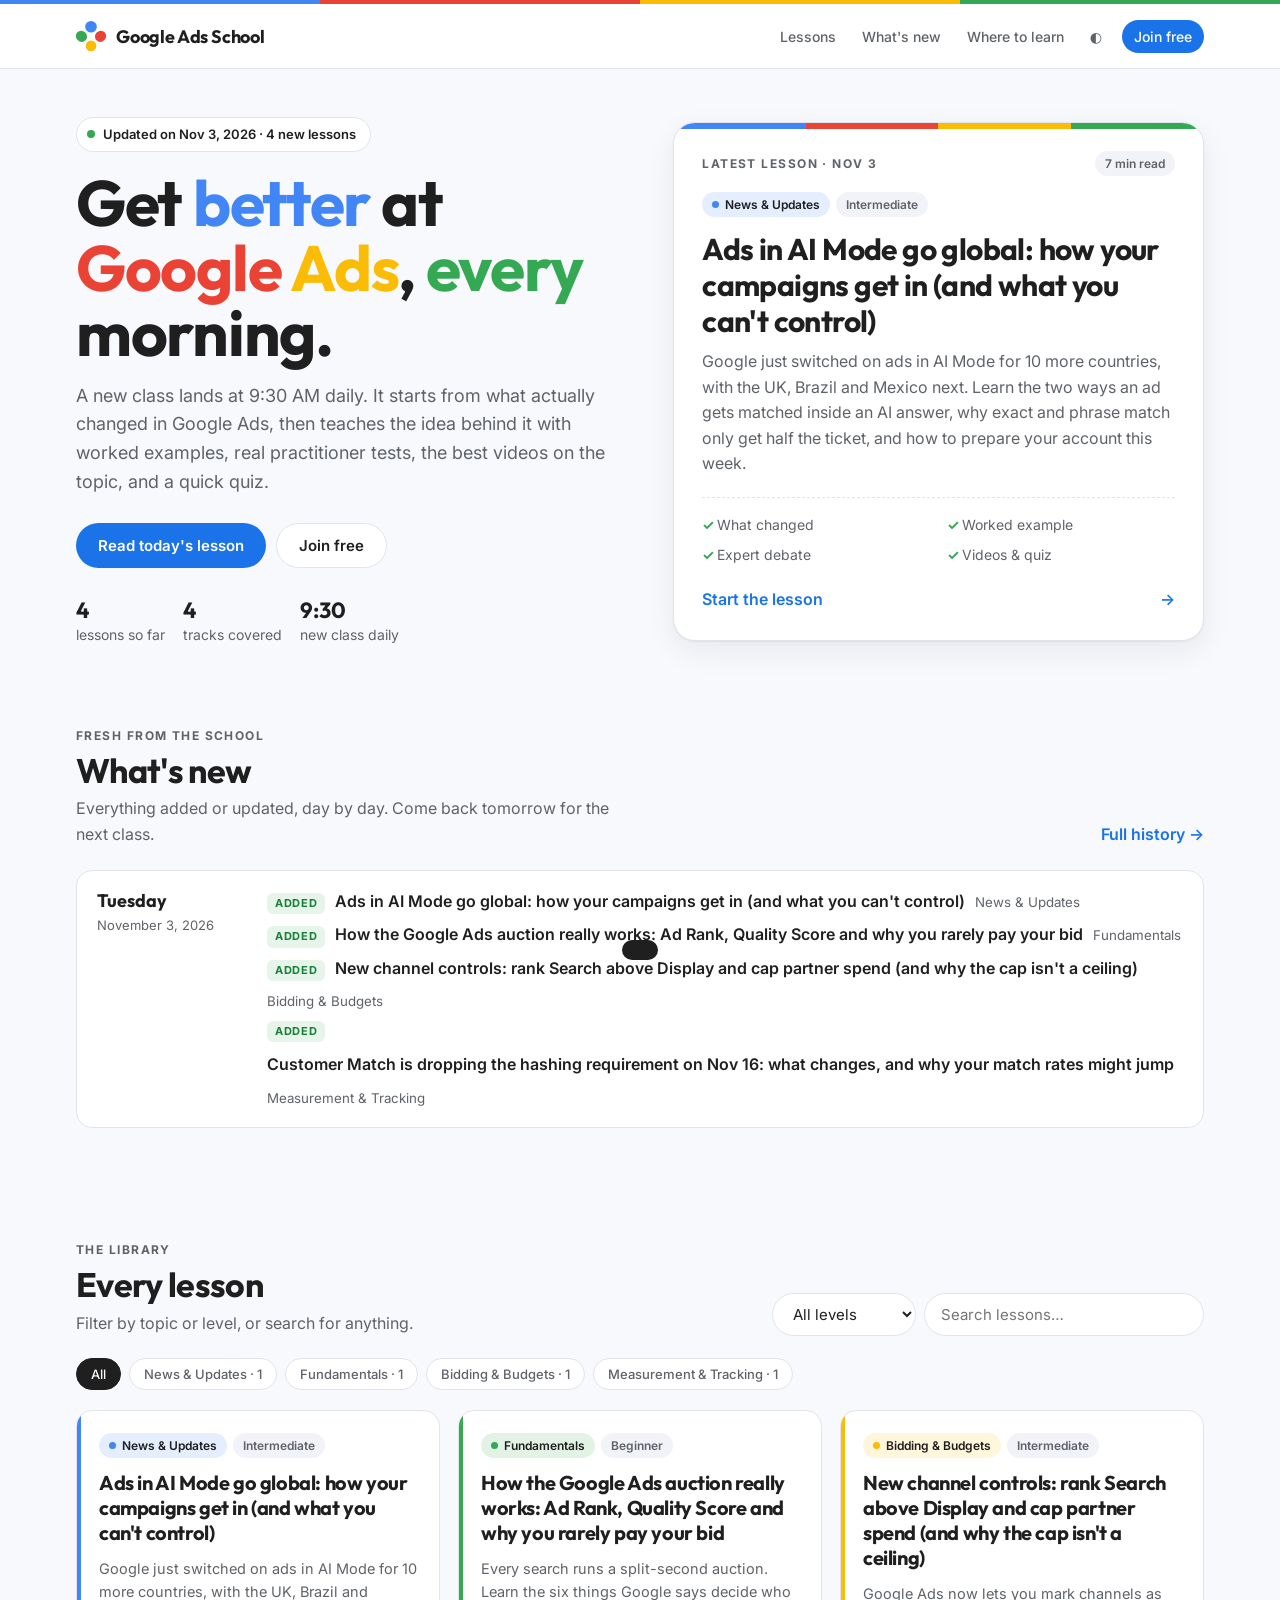
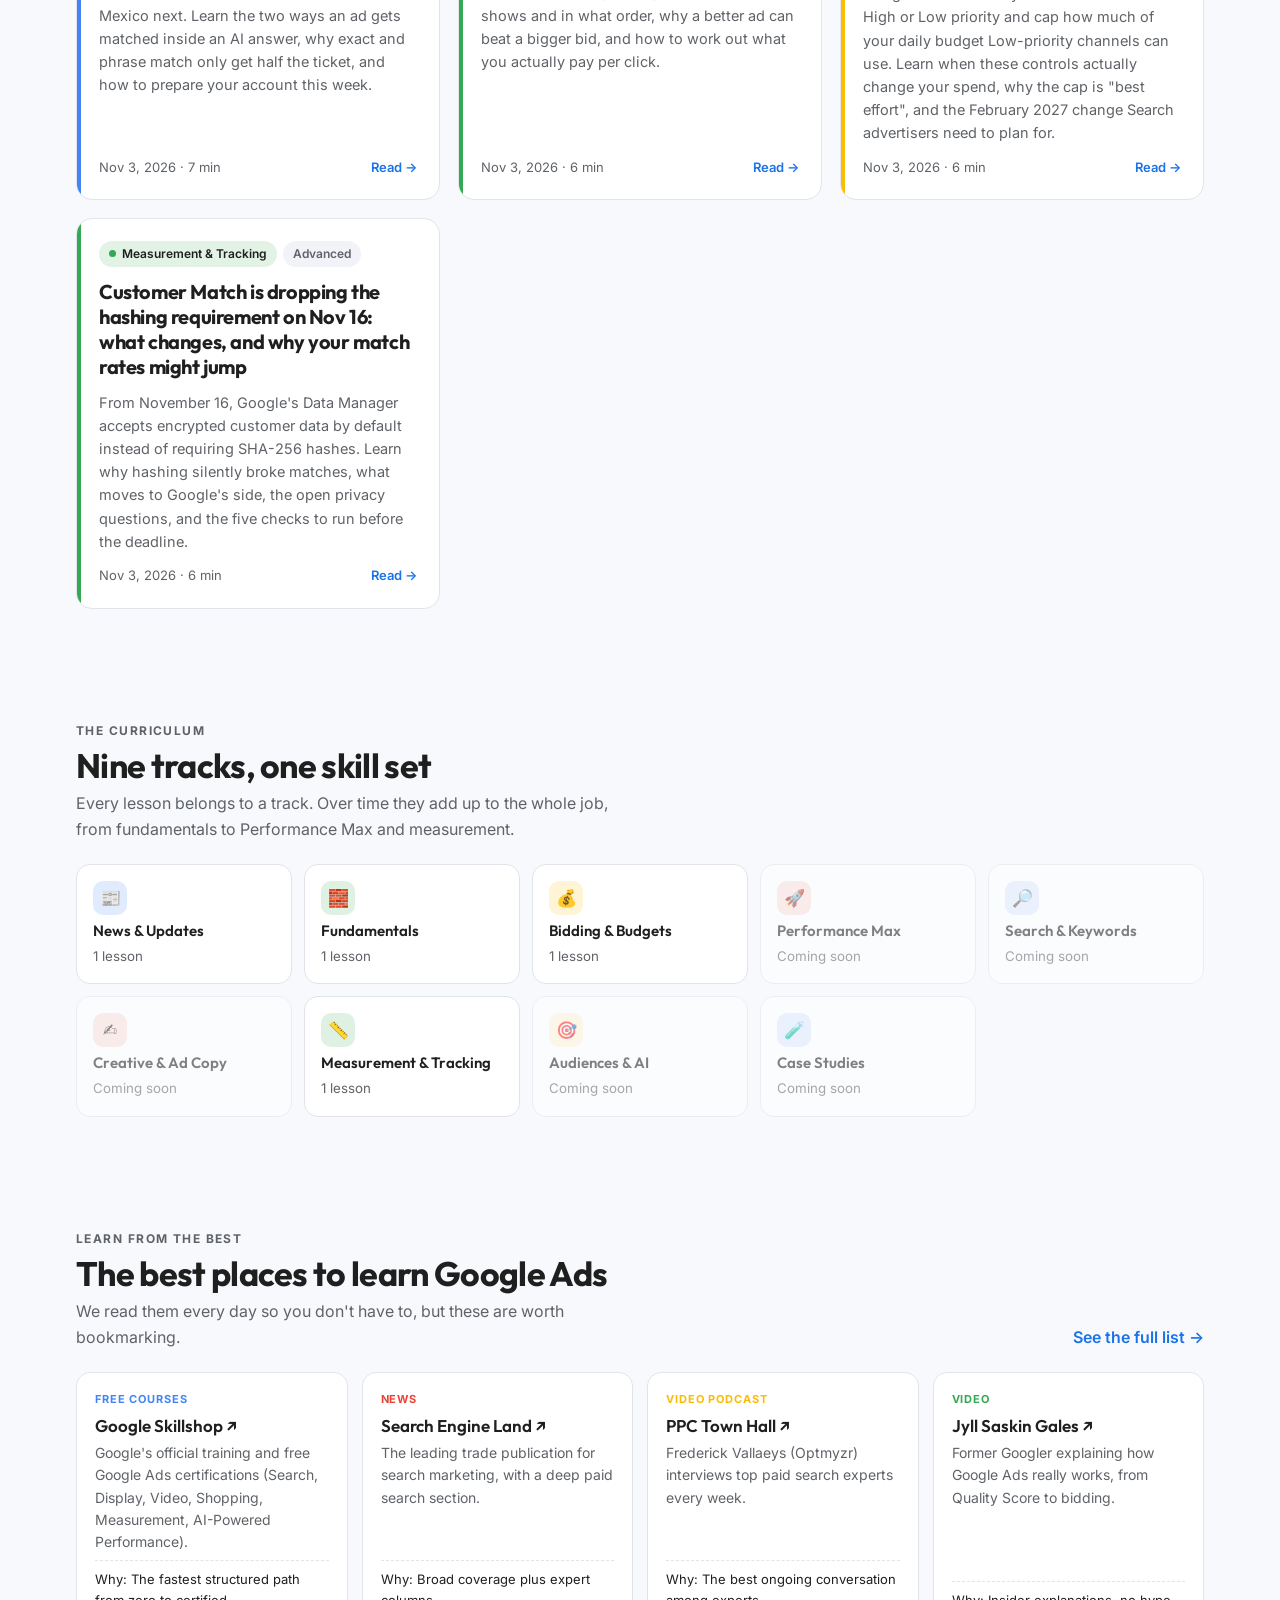
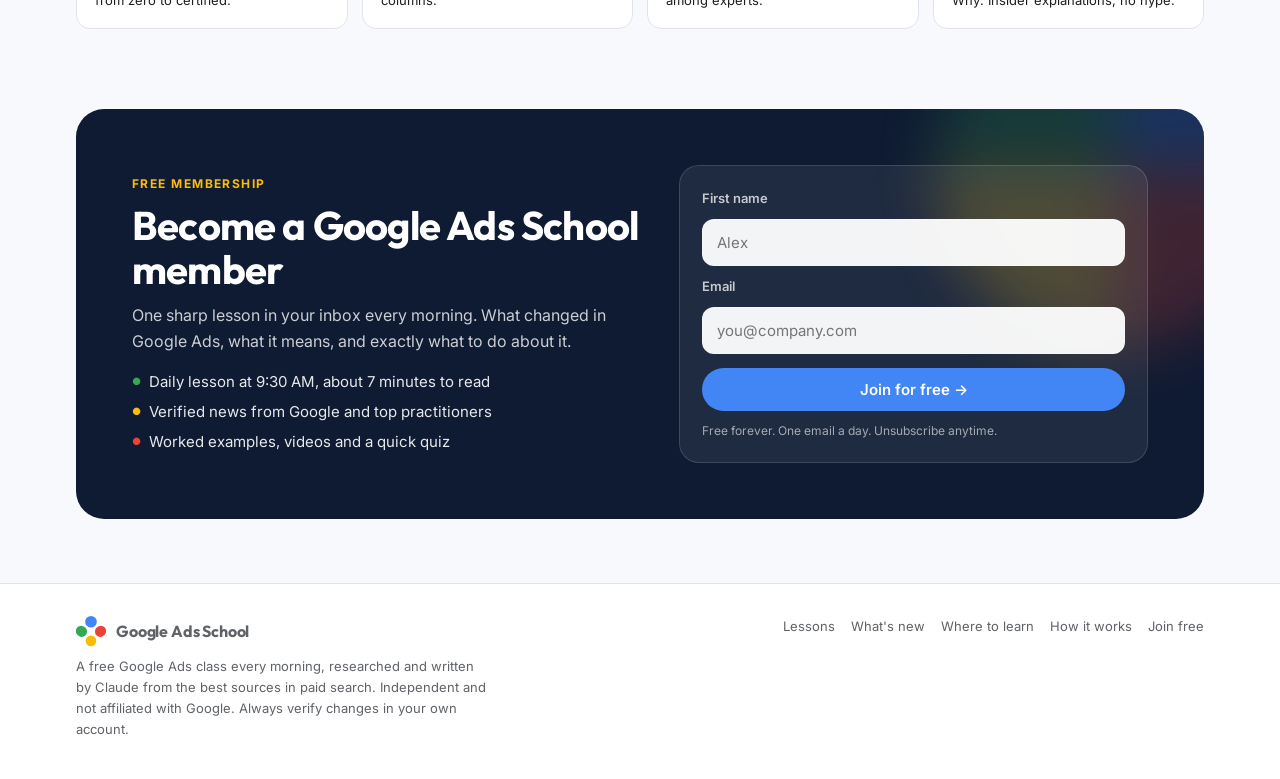
==== index.html @ 39fbebb6 "Launch Google Ads School with four lessons Static blog site, lesson build script, editorial playbook" ====
<!doctype html>
<html lang="en">
<head>
  <meta charset="utf-8">
  <meta name="viewport" content="width=device-width, initial-scale=1">
  <title>Google Ads School</title>
  <meta name="description" content="A free Google Ads class every morning: what changed, why it matters, worked examples, expert debate, the best videos and a quiz.">
  <link rel="preconnect" href="https://fonts.googleapis.com">
  <link rel="preconnect" href="https://fonts.gstatic.com" crossorigin>
  <link href="https://fonts.googleapis.com/css2?family=Outfit:wght@500;600;700&family=Inter:wght@400;500;600;700&family=JetBrains+Mono&display=swap" rel="stylesheet">
  <link rel="stylesheet" href="assets/style.css">
</head>
<body data-page="index">
  <div id="site-header"></div>

  <main class="wrap">
    <!-- 1. Hook: what this is + today's lesson -->
    <section class="hero">
      <div>
        <span class="live" id="live">Updated today</span>
        <h1>Get <span class="c1">better</span> at <span class="c2">Google</span> <span class="c3">Ads</span>, <span class="c4">every</span> morning.</h1>
        <p class="lede">A new class lands at 9:30 AM daily. It starts from what actually changed in Google Ads, then teaches the idea behind it with worked examples, real practitioner tests, the best videos on the topic, and a quick quiz.</p>
        <div class="hero-actions">
          <a class="btn" id="hero-read" href="#latest">Read today's lesson</a>
          <a class="btn ghost" href="#join">Join free</a>
        </div>
        <div class="hero-proof">
          <div><b id="proof-lessons">0</b>lessons so far</div>
          <div><b id="proof-tracks">0</b>tracks covered</div>
          <div><b>9:30</b>new class daily</div>
        </div>
      </div>
      <a class="featured" id="featured" href="#"></a>
    </section>

    <!-- 2. Freshness: what was added/updated, day by day -->
    <section class="section" aria-labelledby="new-title">
      <div class="section-head">
        <div><div class="eyebrow">Fresh from the school</div><h2 id="new-title">What's new</h2><p>Everything added or updated, day by day. Come back tomorrow for the next class.</p></div>
        <a class="link-arrow" href="updates.html">Full history →</a>
      </div>
      <div class="updates" id="updates"></div>
    </section>

    <!-- 3. Depth: browse every lesson -->
    <section class="section" id="latest" aria-labelledby="latest-title">
      <div class="section-head">
        <div><div class="eyebrow">The library</div><h2 id="latest-title">Every lesson</h2><p>Filter by topic or level, or search for anything.</p></div>
        <div style="display:flex;gap:8px;flex-wrap:wrap">
          <select class="search" id="level" aria-label="Filter by level" style="width:auto">
            <option value="All">All levels</option><option>Beginner</option><option>Intermediate</option><option>Advanced</option>
          </select>
          <input class="search" id="search" type="search" placeholder="Search lessons…" aria-label="Search lessons">
        </div>
      </div>
      <div class="filters" id="track-chips"></div>
      <div class="grid" id="grid"></div>
    </section>

    <!-- 4. Path: the curriculum -->
    <section class="section" aria-labelledby="tracks-title">
      <div class="section-head">
        <div><div class="eyebrow">The curriculum</div><h2 id="tracks-title">Nine tracks, one skill set</h2><p>Every lesson belongs to a track. Over time they add up to the whole job, from fundamentals to Performance Max and measurement.</p></div>
      </div>
      <div class="tracks" id="tracks"></div>
    </section>

    <!-- 5. Beyond us: the best places to learn -->
    <section class="section" aria-labelledby="res-title">
      <div class="section-head">
        <div><div class="eyebrow">Learn from the best</div><h2 id="res-title">The best places to learn Google Ads</h2><p>We read them every day so you don't have to, but these are worth bookmarking.</p></div>
        <a class="link-arrow" href="resources.html">See the full list →</a>
      </div>
      <div class="resources" id="top-resources"></div>
    </section>

    <!-- 6. Convert: free membership -->
    <div id="join-slot"></div>
  </main>

  <div id="site-footer"></div>

  <script src="assets/config.js"></script>
  <script src="assets/resources.js"></script>
  <script src="data/index.js"></script>
  <script src="assets/app.js"></script>
</body>
</html>
---- assets/style.css ----
:root {
  --g-blue: #4285f4;
  --g-red: #ea4335;
  --g-yellow: #fbbc05;
  --g-green: #34a853;

  --bg: #f8f9fc;
  --surface: #ffffff;
  --surface-2: #f1f3f8;
  --text: #1f1f1f;
  --muted: #5f6368;
  --line: #e1e4ea;
  --accent: #1a73e8;
  --accent-soft: #e8f0fe;
  --on-accent: #ffffff;
  --good: #188038;
  --good-soft: #e6f4ea;
  --bad: #c5221f;
  --bad-soft: #fce8e6;
  --warn: #b06000;
  --warn-soft: #fef7e0;
  --shadow: 0 1px 2px rgba(31, 31, 31, 0.06), 0 10px 30px rgba(31, 31, 31, 0.07);
  --radius: 16px;
  --display: "Outfit", "Inter", system-ui, sans-serif;
  --sans: "Inter", system-ui, -apple-system, "Segoe UI", sans-serif;
  --mono: "JetBrains Mono", ui-monospace, Consolas, monospace;
  --stripe: linear-gradient(90deg, var(--g-blue) 0 25%, var(--g-red) 25% 50%, var(--g-yellow) 50% 75%, var(--g-green) 75% 100%);
  color-scheme: light;
}
@media (prefers-color-scheme: dark) {
  :root:not([data-theme="light"]) {
    --bg: #111317;
    --surface: #1a1d23;
    --surface-2: #242830;
    --text: #e8eaed;
    --muted: #9aa0a6;
    --line: #30343c;
    --accent: #8ab4f8;
    --accent-soft: #1c2b45;
    --on-accent: #0b1a33;
    --good: #81c995;
    --good-soft: #15291d;
    --bad: #f28b82;
    --bad-soft: #3a1b19;
    --warn: #fdd663;
    --warn-soft: #332b12;
    --shadow: 0 1px 2px rgba(0, 0, 0, 0.35), 0 10px 30px rgba(0, 0, 0, 0.3);
    color-scheme: dark;
  }
}
:root[data-theme="dark"] {
  --bg: #111317;
  --surface: #1a1d23;
  --surface-2: #242830;
  --text: #e8eaed;
  --muted: #9aa0a6;
  --line: #30343c;
  --accent: #8ab4f8;
  --accent-soft: #1c2b45;
  --on-accent: #0b1a33;
  --good: #81c995;
  --good-soft: #15291d;
  --bad: #f28b82;
  --bad-soft: #3a1b19;
  --warn: #fdd663;
  --warn-soft: #332b12;
  --shadow: 0 1px 2px rgba(0, 0, 0, 0.35), 0 10px 30px rgba(0, 0, 0, 0.3);
  color-scheme: dark;
}

* { box-sizing: border-box; }
html { -webkit-text-size-adjust: 100%; scroll-behavior: smooth; }
body { margin: 0; background: var(--bg); color: var(--text); font: 16px/1.6 var(--sans); overflow-x: hidden; }
a { color: var(--accent); text-underline-offset: 3px; }
img { max-width: 100%; }
h1, h2, h3 { font-family: var(--display); letter-spacing: -0.02em; }
.wrap { max-width: 1160px; margin: 0 auto; padding: 0 16px; }
.sr-only { position: absolute; width: 1px; height: 1px; overflow: hidden; clip: rect(0 0 0 0); }

/* Header */
.stripe { height: 4px; background: var(--stripe); }
.site-header { border-bottom: 1px solid var(--line); background: color-mix(in srgb, var(--surface) 88%, transparent); backdrop-filter: blur(10px); position: sticky; top: 0; z-index: 20; }
.site-header .wrap { display: flex; align-items: center; justify-content: space-between; height: 64px; gap: 12px; }
.brand { display: flex; align-items: center; gap: 10px; color: var(--text); text-decoration: none; font: 700 18px var(--display); letter-spacing: -0.01em; white-space: nowrap; }
.brand-mark { width: 30px; height: 30px; display: grid; grid-template-columns: 1fr 1fr; gap: 3px; transform: rotate(45deg) scale(0.82); }
.brand-mark i { border-radius: 50%; display: block; }
.brand-mark i:nth-child(1) { background: var(--g-blue); }
.brand-mark i:nth-child(2) { background: var(--g-red); }
.brand-mark i:nth-child(3) { background: var(--g-green); }
.brand-mark i:nth-child(4) { background: var(--g-yellow); }
.nav { display: flex; gap: 2px; align-items: center; }
.nav a, .icon-btn { color: var(--muted); text-decoration: none; font: 500 14px var(--sans); padding: 8px 12px; border-radius: 999px; border: 0; background: none; cursor: pointer; }
.nav a:hover, .icon-btn:hover { background: var(--surface-2); color: var(--text); }
.nav a.cta { background: var(--accent); color: var(--on-accent); margin-left: 6px; }
.nav a.cta:hover { filter: brightness(1.08); background: var(--accent); color: var(--on-accent); }

/* Buttons & badges */
.btn { display: inline-flex; align-items: center; justify-content: center; gap: 8px; background: var(--accent); color: var(--on-accent); border: 0; border-radius: 999px; padding: 12px 22px; font: 600 15px var(--sans); cursor: pointer; text-decoration: none; transition: transform 0.15s, filter 0.15s; }
.btn:hover { filter: brightness(1.08); transform: translateY(-1px); }
.btn.ghost { background: var(--surface); color: var(--text); border: 1px solid var(--line); }
.badges { display: flex; flex-wrap: wrap; gap: 6px; align-items: center; }
.badge { font-size: 12px; font-weight: 600; padding: 3px 10px; border-radius: 999px; background: var(--surface-2); color: var(--muted); white-space: nowrap; }
.badge.track { background: color-mix(in srgb, var(--tc, var(--g-blue)) 14%, transparent); color: var(--text); }
.badge.track::before { content: ""; display: inline-block; width: 7px; height: 7px; border-radius: 50%; background: var(--tc, var(--g-blue)); margin-right: 6px; vertical-align: 1px; }
.badge.new { background: var(--g-red); color: #fff; letter-spacing: 0.04em; }
.eyebrow { font-size: 12px; text-transform: uppercase; letter-spacing: 0.12em; color: var(--muted); font-weight: 700; }
.live { display: inline-flex; align-items: center; gap: 8px; font-size: 13px; font-weight: 600; color: var(--text); background: var(--surface); border: 1px solid var(--line); padding: 6px 14px 6px 10px; border-radius: 999px; }
.live::before { content: ""; width: 8px; height: 8px; border-radius: 50%; background: var(--g-green); box-shadow: 0 0 0 0 rgba(52, 168, 83, 0.6); animation: pulse 2s infinite; }
@keyframes pulse { 70% { box-shadow: 0 0 0 8px rgba(52, 168, 83, 0); } 100% { box-shadow: 0 0 0 0 rgba(52, 168, 83, 0); } }
@media (prefers-reduced-motion: reduce) { .live::before { animation: none; } html { scroll-behavior: auto; } }

/* Sections */
.section { padding: 56px 0; }
.section-head { display: flex; justify-content: space-between; align-items: end; gap: 16px; flex-wrap: wrap; margin-bottom: 22px; }
.section-head h2 { font-size: clamp(26px, 3.4vw, 34px); margin: 6px 0 0; line-height: 1.15; }
.section-head p { margin: 6px 0 0; color: var(--muted); max-width: 56ch; }
.link-arrow { font-weight: 600; text-decoration: none; white-space: nowrap; }
.link-arrow:hover { text-decoration: underline; }

/* Hero */
.hero { padding: 48px 0 24px; display: grid; grid-template-columns: 1.05fr 1fr; gap: 40px; align-items: center; }
.hero h1 { font-size: clamp(38px, 6vw, 64px); line-height: 1.02; margin: 18px 0 16px; }
.hero h1 .c1 { color: var(--g-blue); } .hero h1 .c2 { color: var(--g-red); } .hero h1 .c3 { color: var(--g-yellow); } .hero h1 .c4 { color: var(--g-green); }
.hero .lede { font-size: 18px; color: var(--muted); max-width: 52ch; margin: 0 0 26px; }
.hero-actions { display: flex; flex-wrap: wrap; gap: 10px; }
.hero-proof { display: flex; flex-wrap: wrap; gap: 18px; margin-top: 28px; font-size: 14px; color: var(--muted); }
.hero-proof b { color: var(--text); font: 700 22px var(--display); display: block; }

/* Featured (today's lesson) */
.featured { position: relative; display: block; background: var(--surface); border: 1px solid var(--line); border-radius: 22px; padding: 28px; text-decoration: none; color: inherit; box-shadow: var(--shadow); overflow: hidden; transition: transform 0.2s; }
.featured:hover { transform: translateY(-3px); }
.featured::before { content: ""; position: absolute; inset: 0 0 auto 0; height: 6px; background: var(--stripe); }
.featured .kicker { display: flex; justify-content: space-between; align-items: center; gap: 12px; margin-bottom: 16px; }
.featured h2 { font-size: clamp(24px, 2.8vw, 30px); line-height: 1.2; margin: 14px 0 10px; }
.featured p { color: var(--muted); margin: 0 0 20px; }
.featured .inside { display: grid; grid-template-columns: 1fr 1fr; gap: 8px 16px; padding: 16px 0 0; border-top: 1px dashed var(--line); font-size: 14px; color: var(--muted); }
.featured .inside span::before { content: "✓ "; color: var(--g-green); font-weight: 700; }
.featured .go { margin-top: 20px; display: flex; justify-content: space-between; align-items: center; font-weight: 600; color: var(--accent); }

/* What's new timeline */
.updates { display: grid; gap: 14px; }
.day { display: grid; grid-template-columns: 150px 1fr; gap: 20px; background: var(--surface); border: 1px solid var(--line); border-radius: var(--radius); padding: 18px 20px; }
.day-label b { display: block; font: 700 18px var(--display); }
.day-label span { color: var(--muted); font-size: 13px; }
.day.today { border-color: color-mix(in srgb, var(--g-blue) 45%, var(--line)); box-shadow: 0 0 0 3px color-mix(in srgb, var(--g-blue) 12%, transparent); }
.day ul { list-style: none; margin: 0; padding: 0; display: grid; gap: 8px; }
.day li { display: flex; gap: 10px; align-items: baseline; flex-wrap: wrap; }
.day li a { color: var(--text); font-weight: 600; text-decoration: none; }
.day li a:hover { color: var(--accent); }
.tag-added, .tag-updated { font-size: 11px; font-weight: 700; text-transform: uppercase; letter-spacing: 0.06em; padding: 2px 8px; border-radius: 6px; }
.tag-added { background: var(--good-soft); color: var(--good); }
.tag-updated { background: var(--warn-soft); color: var(--warn); }
.day li small { color: var(--muted); }

/* Filters & grid */
.filters { display: flex; flex-wrap: wrap; gap: 8px; margin-bottom: 20px; align-items: center; }
.chip { border: 1px solid var(--line); background: var(--surface); color: var(--muted); border-radius: 999px; padding: 7px 14px; font: 500 13px var(--sans); cursor: pointer; }
.chip:hover { color: var(--text); }
.chip[aria-pressed="true"] { background: var(--text); color: var(--bg); border-color: var(--text); }
.search { border: 1px solid var(--line); background: var(--surface); color: var(--text); border-radius: 999px; padding: 10px 16px; font: 15px var(--sans); width: 280px; max-width: 100%; }
.grid { display: grid; grid-template-columns: repeat(auto-fill, minmax(300px, 1fr)); gap: 18px; }
.card { position: relative; background: var(--surface); border: 1px solid var(--line); border-radius: var(--radius); padding: 22px; text-decoration: none; color: inherit; display: flex; flex-direction: column; gap: 12px; transition: transform 0.15s, box-shadow 0.15s; overflow: hidden; }
.card::before { content: ""; position: absolute; inset: 0 auto 0 0; width: 4px; background: var(--tc, var(--g-blue)); }
.card:hover { transform: translateY(-3px); box-shadow: var(--shadow); }
.card h3 { font-size: 20px; line-height: 1.25; margin: 0; }
.card p { margin: 0; color: var(--muted); font-size: 14.5px; flex: 1; }
.card .meta { font-size: 13px; color: var(--muted); display: flex; justify-content: space-between; }
.card .meta .read { color: var(--accent); font-weight: 600; }
.empty { padding: 40px; text-align: center; color: var(--muted); border: 1px dashed var(--line); border-radius: var(--radius); grid-column: 1 / -1; }

/* Tracks */
.tracks { display: grid; grid-template-columns: repeat(auto-fill, minmax(200px, 1fr)); gap: 12px; }
.track-tile { text-align: left; background: var(--surface); border: 1px solid var(--line); border-radius: 14px; padding: 16px; cursor: pointer; color: var(--text); font: inherit; display: flex; flex-direction: column; gap: 6px; transition: border-color 0.15s, transform 0.15s; }
.track-tile:hover { border-color: var(--tc); transform: translateY(-2px); }
.track-tile .dot { width: 34px; height: 34px; border-radius: 10px; background: color-mix(in srgb, var(--tc) 16%, transparent); display: grid; place-items: center; font-size: 17px; }
.track-tile b { font: 600 15px var(--display); }
.track-tile small { color: var(--muted); }
.track-tile[disabled] { opacity: 0.55; cursor: default; transform: none; border-color: var(--line); }

/* Resources */
.resources { display: grid; grid-template-columns: repeat(auto-fill, minmax(250px, 1fr)); gap: 14px; }
.res { background: var(--surface); border: 1px solid var(--line); border-radius: 14px; padding: 18px; text-decoration: none; color: inherit; display: flex; flex-direction: column; gap: 6px; transition: transform 0.15s, box-shadow 0.15s; }
.res:hover { transform: translateY(-2px); box-shadow: var(--shadow); }
.res .kind { font-size: 11px; font-weight: 700; text-transform: uppercase; letter-spacing: 0.08em; color: var(--tc, var(--muted)); }
.res b { font: 600 17px var(--display); }
.res p { margin: 0; font-size: 14px; color: var(--muted); }
.res .why { font-size: 13px; color: var(--text); margin-top: auto; padding-top: 8px; border-top: 1px dashed var(--line); }
.res-group { margin-bottom: 44px; }
.res-group h2 { display: flex; align-items: center; gap: 10px; font-size: 24px; margin: 0 0 6px; }
.res-group h2::before { content: ""; width: 12px; height: 12px; border-radius: 50%; background: var(--tc); }
.res-group > p { color: var(--muted); margin: 0 0 16px; }

/* Subscribe */
.subscribe { position: relative; overflow: hidden; border-radius: 28px; padding: clamp(28px, 5vw, 56px); background: #0f1b33; color: #fff; display: grid; grid-template-columns: 1.1fr 1fr; gap: 32px; align-items: center; margin: 24px 0 64px; }
.subscribe::after { content: ""; position: absolute; width: 360px; height: 360px; right: -90px; top: -120px; border-radius: 50%; background: conic-gradient(var(--g-blue) 0 25%, var(--g-red) 0 50%, var(--g-yellow) 0 75%, var(--g-green) 0); opacity: 0.22; filter: blur(30px); pointer-events: none; }
.subscribe h2 { font-size: clamp(28px, 4vw, 40px); line-height: 1.1; margin: 10px 0 12px; }
.subscribe p { color: rgba(255, 255, 255, 0.78); margin: 0; }
.subscribe .eyebrow { color: var(--g-yellow); }
.subscribe ul { margin: 16px 0 0; padding: 0; list-style: none; display: grid; gap: 6px; font-size: 15px; color: rgba(255, 255, 255, 0.9); }
.subscribe li::before { content: "●"; margin-right: 8px; color: var(--g-green); font-size: 10px; vertical-align: 2px; }
.subscribe li:nth-child(2)::before { color: var(--g-yellow); }
.subscribe li:nth-child(3)::before { color: var(--g-red); }
.sub-form { position: relative; z-index: 1; background: rgba(255, 255, 255, 0.07); border: 1px solid rgba(255, 255, 255, 0.14); border-radius: 20px; padding: 22px; display: grid; gap: 10px; }
.sub-form label { font-size: 13px; color: rgba(255, 255, 255, 0.75); font-weight: 600; }
.sub-form input { width: 100%; border: 1px solid rgba(255, 255, 255, 0.2); background: rgba(255, 255, 255, 0.95); color: #1f1f1f; border-radius: 12px; padding: 13px 14px; font: 15px var(--sans); }
.sub-form .btn { background: var(--g-blue); color: #fff; width: 100%; margin-top: 4px; }
.sub-form small { color: rgba(255, 255, 255, 0.6); font-size: 12px; }
.sub-form .ok { background: rgba(52, 168, 83, 0.18); border: 1px solid rgba(52, 168, 83, 0.5); color: #fff; padding: 12px 14px; border-radius: 12px; font-size: 14px; }
.sub-mini { background: var(--surface); border: 1px solid var(--line); border-radius: 14px; padding: 16px; margin-top: 24px; position: relative; overflow: hidden; }
.sub-mini::before { content: ""; position: absolute; inset: 0 0 auto 0; height: 4px; background: var(--stripe); }
.sub-mini b { font: 600 16px var(--display); display: block; margin: 4px 0; }
.sub-mini p { font-size: 13px; color: var(--muted); margin: 0 0 10px; }
.sub-mini input { width: 100%; border: 1px solid var(--line); background: var(--bg); color: var(--text); border-radius: 10px; padding: 9px 12px; font: 14px var(--sans); margin-bottom: 8px; }
.sub-mini .btn { width: 100%; padding: 9px; font-size: 14px; }

/* Lesson page */
.progress { position: fixed; top: 0; left: 0; height: 4px; width: 0; background: var(--stripe); background-size: 100vw 4px; z-index: 30; }
.lesson-layout { display: grid; grid-template-columns: minmax(0, 1fr) 260px; gap: 56px; padding: 32px 0 40px; }
.crumbs { font-size: 14px; color: var(--muted); display: flex; gap: 8px; flex-wrap: wrap; }
.crumbs a { color: var(--muted); text-decoration: none; }
.crumbs a:hover { color: var(--accent); }
.lesson-head h1 { font-size: clamp(32px, 5vw, 50px); line-height: 1.06; margin: 16px 0 14px; }
.lesson-head .summary { font-size: 19px; color: var(--muted); margin: 0 0 20px; }
.lesson-head .meta { font-size: 14px; color: var(--muted); display: flex; flex-wrap: wrap; gap: 6px 16px; align-items: center; }
.lesson-head .meta b { color: var(--text); font-weight: 600; }
.lesson-head { border-bottom: 1px solid var(--line); padding-bottom: 24px; margin-bottom: 8px; }
.share { border: 1px solid var(--line); background: var(--surface); color: var(--text); border-radius: 999px; padding: 5px 12px; font: 500 13px var(--sans); cursor: pointer; }
.toc { position: sticky; top: 88px; align-self: start; font-size: 14px; }
.toc h4 { margin: 0 0 10px; font-size: 12px; text-transform: uppercase; letter-spacing: 0.1em; color: var(--muted); }
.toc a { display: block; color: var(--muted); text-decoration: none; padding: 5px 0 5px 14px; border-left: 2px solid var(--line); line-height: 1.4; }
.toc a:hover, .toc a.active { color: var(--text); border-left-color: var(--accent); }
.toc a.active { font-weight: 600; }

.prose { font-size: 17px; line-height: 1.78; max-width: 72ch; }
.prose h2 { font-size: 30px; line-height: 1.2; margin: 52px 0 14px; scroll-margin-top: 90px; }
.prose h3 { font-size: 21px; margin: 32px 0 8px; scroll-margin-top: 90px; }
.prose p, .prose ul, .prose ol { margin: 0 0 18px; }
.prose li { margin-bottom: 8px; }
.prose li::marker { color: var(--accent); font-weight: 700; }
.prose code { font: 0.88em var(--mono); background: var(--surface-2); padding: 2px 6px; border-radius: 6px; }
.prose pre { background: var(--surface-2); padding: 16px; border-radius: 12px; overflow-x: auto; }
.prose pre code { background: none; padding: 0; }
.prose blockquote { margin: 22px 0; padding: 16px 20px; border-left: 4px solid var(--g-blue); background: var(--surface); border-radius: 0 12px 12px 0; color: var(--text); font-style: italic; }
.prose table { width: 100%; border-collapse: collapse; margin: 22px 0; font-size: 15px; display: block; overflow-x: auto; border: 1px solid var(--line); border-radius: 12px; }
.prose th, .prose td { border-bottom: 1px solid var(--line); padding: 11px 14px; text-align: left; vertical-align: top; }
.prose tr:last-child td { border-bottom: 0; }
.prose th { background: var(--surface-2); font-weight: 600; }
.prose hr { border: 0; border-top: 1px solid var(--line); margin: 44px 0; }
.prose .tldr { background: var(--surface); border: 1px solid var(--line); border-radius: 18px; padding: 6px 24px 8px; margin: 28px 0 8px; position: relative; overflow: hidden; }
.prose .tldr::before { content: ""; position: absolute; inset: 0 auto 0 0; width: 5px; background: var(--stripe); background-size: 5px 100%; background-image: linear-gradient(180deg, var(--g-blue) 0 25%, var(--g-red) 25% 50%, var(--g-yellow) 50% 75%, var(--g-green) 75%); }
.prose .tldr h2 { font-size: 13px; text-transform: uppercase; letter-spacing: 0.12em; color: var(--muted); margin: 18px 0 8px; font-family: var(--sans); }
.prose .debate { background: linear-gradient(135deg, color-mix(in srgb, var(--g-red) 7%, var(--surface)), color-mix(in srgb, var(--g-blue) 7%, var(--surface))); border: 1px solid var(--line); border-radius: 18px; padding: 4px 24px 8px; margin: 44px 0; }
.prose .debate h2 { margin-top: 24px; }

.callout { margin: 26px 0; padding: 16px 20px; border-radius: 14px; border: 1px solid var(--line); background: var(--surface); font-style: normal; }
.callout-title { font-weight: 700; font-size: 12px; text-transform: uppercase; letter-spacing: 0.1em; margin-bottom: 6px; display: flex; align-items: center; gap: 8px; }
.callout-title::before { content: ""; width: 8px; height: 8px; border-radius: 50%; background: currentColor; }
.callout p:last-child { margin-bottom: 0; }
.callout.tip { background: var(--good-soft); border-color: transparent; }
.callout.tip .callout-title { color: var(--good); }
.callout.example { background: var(--accent-soft); border-color: transparent; }
.callout.example .callout-title { color: var(--accent); }
.callout.warning { background: var(--bad-soft); border-color: transparent; }
.callout.warning .callout-title { color: var(--bad); }
.callout.note { background: var(--warn-soft); border-color: transparent; }
.callout.note .callout-title { color: var(--warn); }
.callout.take { background: var(--surface); border: 2px solid var(--text); }

/* Videos */
.videos { display: grid; grid-template-columns: repeat(auto-fill, minmax(250px, 1fr)); gap: 16px; margin: 20px 0 28px; }
.video { background: var(--surface); border: 1px solid var(--line); border-radius: 14px; overflow: hidden; }
.video-frame { position: relative; aspect-ratio: 16 / 9; background: #000; cursor: pointer; border: 0; padding: 0; width: 100%; display: block; }
.video-frame img { width: 100%; height: 100%; object-fit: cover; display: block; opacity: 0.88; transition: opacity 0.2s; }
.video-frame:hover img { opacity: 1; }
.video-frame .play { position: absolute; inset: 0; display: grid; place-items: center; }
.video-frame .play span { width: 60px; height: 42px; border-radius: 12px; background: #ff0033; display: grid; place-items: center; color: #fff; font-size: 18px; }
.video-frame iframe { width: 100%; height: 100%; border: 0; display: block; }
.video-info { padding: 12px 14px; font-size: 14px; line-height: 1.4; }
.video-info b { display: block; margin-bottom: 4px; }
.video-info span { color: var(--muted); font-size: 13px; }

/* Quiz */
.quiz { margin: 20px 0; display: grid; gap: 16px; }
.quiz-q { background: var(--surface); border: 1px solid var(--line); border-radius: 14px; padding: 20px; }
.quiz-q > p { font-weight: 600; margin: 0 0 12px; }
.quiz-opt { display: block; width: 100%; text-align: left; border: 1px solid var(--line); background: var(--bg); color: var(--text); border-radius: 12px; padding: 11px 14px; margin-bottom: 8px; font: 15px var(--sans); cursor: pointer; }
.quiz-opt:hover:not(:disabled) { border-color: var(--accent); }
.quiz-opt.correct { background: var(--good-soft); border-color: var(--good); }
.quiz-opt.wrong { background: var(--bad-soft); border-color: var(--bad); }
.quiz-opt:disabled { cursor: default; }
.quiz-why { font-size: 14px; color: var(--muted); margin: 8px 0 0; display: none; }
.quiz-q.answered .quiz-why { display: block; }
.quiz-score { font-weight: 600; text-align: center; padding: 12px; border-radius: 12px; background: var(--accent-soft); color: var(--text); display: none; }

/* Community: reactions & comments */
.community { max-width: 72ch; margin-top: 56px; }
.take-box { background: var(--surface); border: 1px solid var(--line); border-radius: 20px; padding: 24px; }
.take-box h2 { font-size: 26px; margin: 4px 0 6px; }
.take-box > p { color: var(--muted); margin: 0 0 18px; }
.vote-row { display: grid; grid-template-columns: 1fr 1fr; gap: 12px; }
.vote { display: flex; align-items: center; justify-content: center; gap: 10px; border: 2px solid var(--line); background: var(--bg); color: var(--text); border-radius: 14px; padding: 14px; font: 600 16px var(--sans); cursor: pointer; transition: border-color 0.15s, background 0.15s, transform 0.1s; }
.vote:active { transform: scale(0.98); }
.vote .emoji { font-size: 22px; }
.vote .count { color: var(--muted); font-weight: 500; }
.vote.agree:hover, .vote.agree[aria-pressed="true"] { border-color: var(--g-green); background: var(--good-soft); }
.vote.disagree:hover, .vote.disagree[aria-pressed="true"] { border-color: var(--g-red); background: var(--bad-soft); }
.meter { height: 8px; border-radius: 999px; background: var(--bad-soft); overflow: hidden; margin: 16px 0 6px; display: flex; }
.meter i { display: block; height: 100%; background: var(--g-green); transition: width 0.4s; }
.meter-label { font-size: 13px; color: var(--muted); display: flex; justify-content: space-between; }
.comments { margin-top: 28px; }
.comments h3 { font-size: 22px; margin: 0 0 14px; }
.comment-form { display: grid; gap: 10px; background: var(--surface); border: 1px solid var(--line); border-radius: 16px; padding: 18px; }
.comment-form .row { display: grid; grid-template-columns: 1fr auto; gap: 10px; }
.comment-form input, .comment-form textarea { width: 100%; border: 1px solid var(--line); background: var(--bg); color: var(--text); border-radius: 10px; padding: 10px 12px; font: 15px var(--sans); }
.comment-form textarea { min-height: 96px; resize: vertical; }
.stance { display: flex; gap: 6px; }
.stance button { border: 1px solid var(--line); background: var(--bg); color: var(--muted); border-radius: 999px; padding: 8px 12px; font: 500 13px var(--sans); cursor: pointer; white-space: nowrap; }
.stance button[aria-pressed="true"][data-v="agree"] { background: var(--good-soft); border-color: var(--g-green); color: var(--good); }
.stance button[aria-pressed="true"][data-v="disagree"] { background: var(--bad-soft); border-color: var(--g-red); color: var(--bad); }
.stance button[aria-pressed="true"][data-v="mixed"] { background: var(--warn-soft); border-color: var(--g-yellow); color: var(--warn); }
.comment-form .actions { display: flex; justify-content: space-between; align-items: center; gap: 10px; flex-wrap: wrap; }
.comment-form small { color: var(--muted); }
.comment-list { list-style: none; padding: 0; margin: 16px 0 0; display: grid; gap: 12px; }
.comment { display: grid; grid-template-columns: 38px 1fr; gap: 12px; background: var(--surface); border: 1px solid var(--line); border-radius: 14px; padding: 14px 16px; }
.avatar { width: 38px; height: 38px; border-radius: 50%; display: grid; place-items: center; color: #fff; font-weight: 700; background: var(--ac, var(--g-blue)); }
.comment .who { font-size: 14px; display: flex; gap: 8px; align-items: center; flex-wrap: wrap; }
.comment .who time { color: var(--muted); font-size: 12px; }
.comment p { margin: 4px 0 0; font-size: 15px; white-space: pre-wrap; overflow-wrap: anywhere; }
.pill { font-size: 11px; font-weight: 700; padding: 2px 8px; border-radius: 999px; text-transform: uppercase; letter-spacing: 0.05em; }
.pill.agree { background: var(--good-soft); color: var(--good); }
.pill.disagree { background: var(--bad-soft); color: var(--bad); }
.pill.mixed { background: var(--warn-soft); color: var(--warn); }
.preview-note { font-size: 12px; color: var(--muted); background: var(--surface-2); border-radius: 10px; padding: 8px 12px; margin-top: 12px; }

.keep { padding: 48px 0 8px; border-top: 1px solid var(--line); margin-top: 56px; }
.pager { display: grid; grid-template-columns: 1fr 1fr; gap: 16px; margin-top: 18px; }
.pager a { border: 1px solid var(--line); border-radius: 14px; padding: 16px 18px; text-decoration: none; color: var(--text); background: var(--surface); font-weight: 600; }
.pager a:hover { border-color: var(--accent); }
.pager a span { display: block; font-size: 12px; color: var(--muted); font-weight: 500; }
.pager a.next { text-align: right; grid-column: 2; }

.toast { position: fixed; bottom: 20px; left: 50%; transform: translateX(-50%) translateY(80px); background: var(--text); color: var(--bg); padding: 10px 18px; border-radius: 999px; font-size: 14px; font-weight: 500; transition: transform 0.25s; z-index: 40; }
.toast.show { transform: translateX(-50%) translateY(0); }

.site-footer { border-top: 1px solid var(--line); padding: 32px 0 40px; color: var(--muted); font-size: 13px; background: var(--surface); }
.site-footer .wrap { display: flex; justify-content: space-between; gap: 20px; flex-wrap: wrap; }
.site-footer nav { display: flex; gap: 16px; flex-wrap: wrap; }
.site-footer a { color: var(--muted); text-decoration: none; }
.site-footer a:hover { color: var(--text); }

.page-head { padding: 48px 0 24px; max-width: 760px; }
.page-head h1 { font-size: clamp(34px, 5vw, 52px); line-height: 1.05; margin: 12px 0 14px; }
.page-head p { font-size: 18px; color: var(--muted); margin: 0; }
.about { max-width: 72ch; padding-bottom: 40px; }

@media (max-width: 920px) {
  .hero { grid-template-columns: 1fr; gap: 28px; padding-top: 32px; }
  .subscribe { grid-template-columns: 1fr; }
  .lesson-layout { grid-template-columns: 1fr; gap: 0; padding-top: 20px; }
  .toc { display: none; }
}
@media (max-width: 640px) {
  .nav a.hide-sm { display: none; }
  .day { grid-template-columns: 1fr; gap: 8px; }
  .featured .inside { grid-template-columns: 1fr; }
  .section { padding: 40px 0; }
  .search { width: 100%; }
  .prose { font-size: 16px; }
  .prose h2 { font-size: 25px; }
  .vote-row { grid-template-columns: 1fr; }
  .comment-form .row { grid-template-columns: 1fr; }
  .pager { grid-template-columns: 1fr; }
  .pager a.next { grid-column: 1; }
  .brand { font-size: 16px; }
}
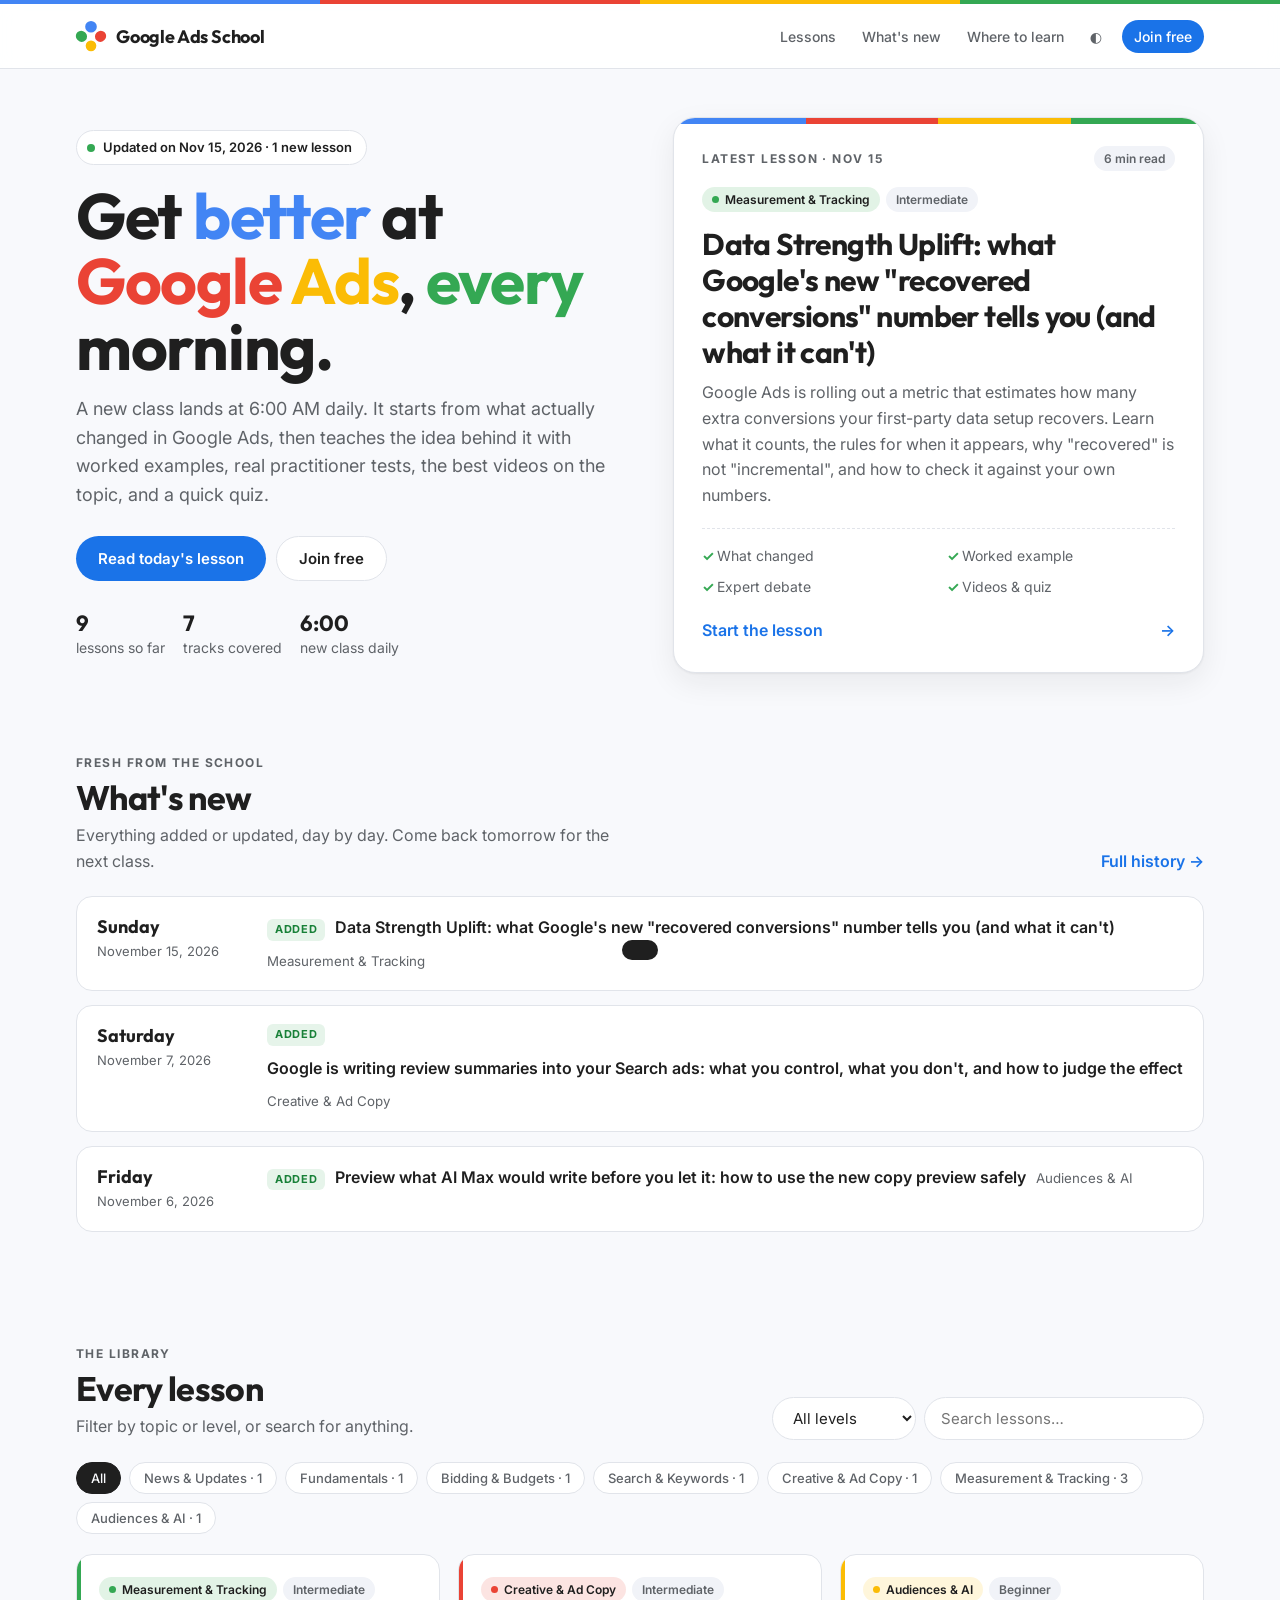
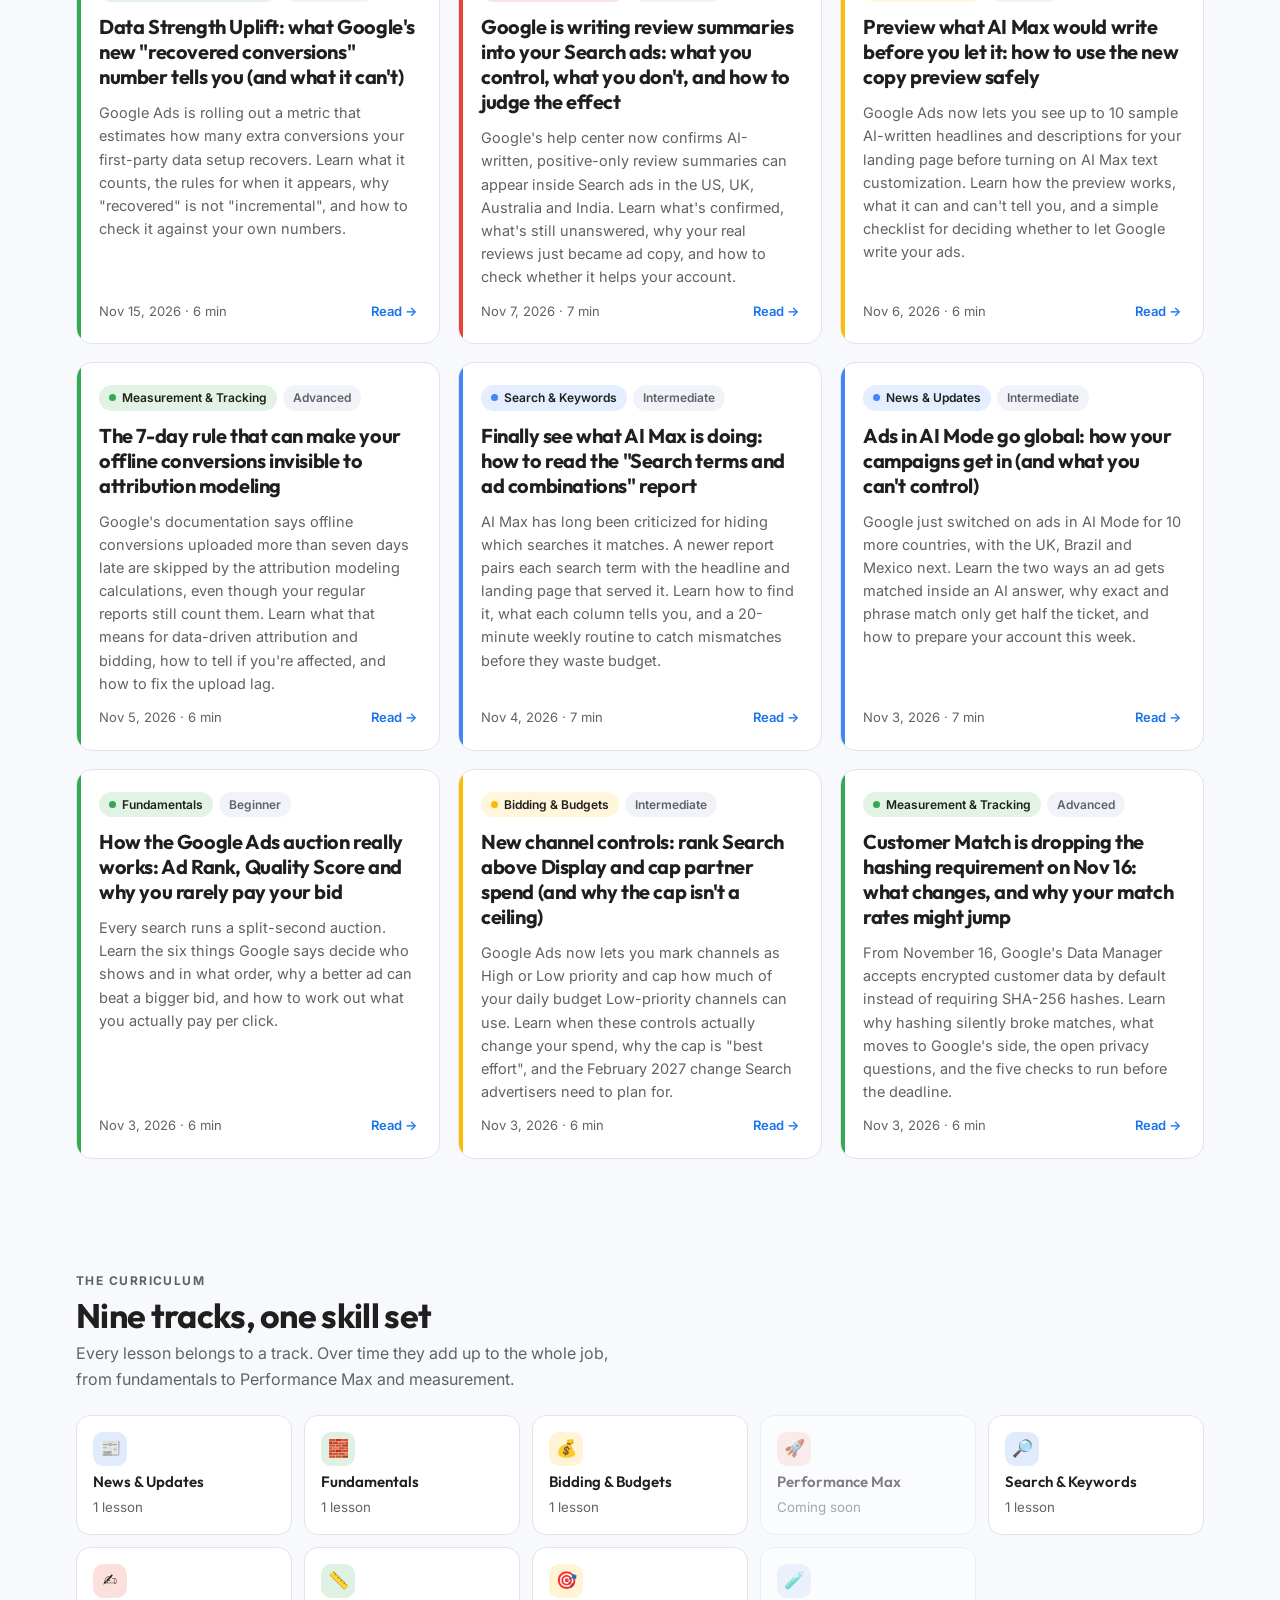
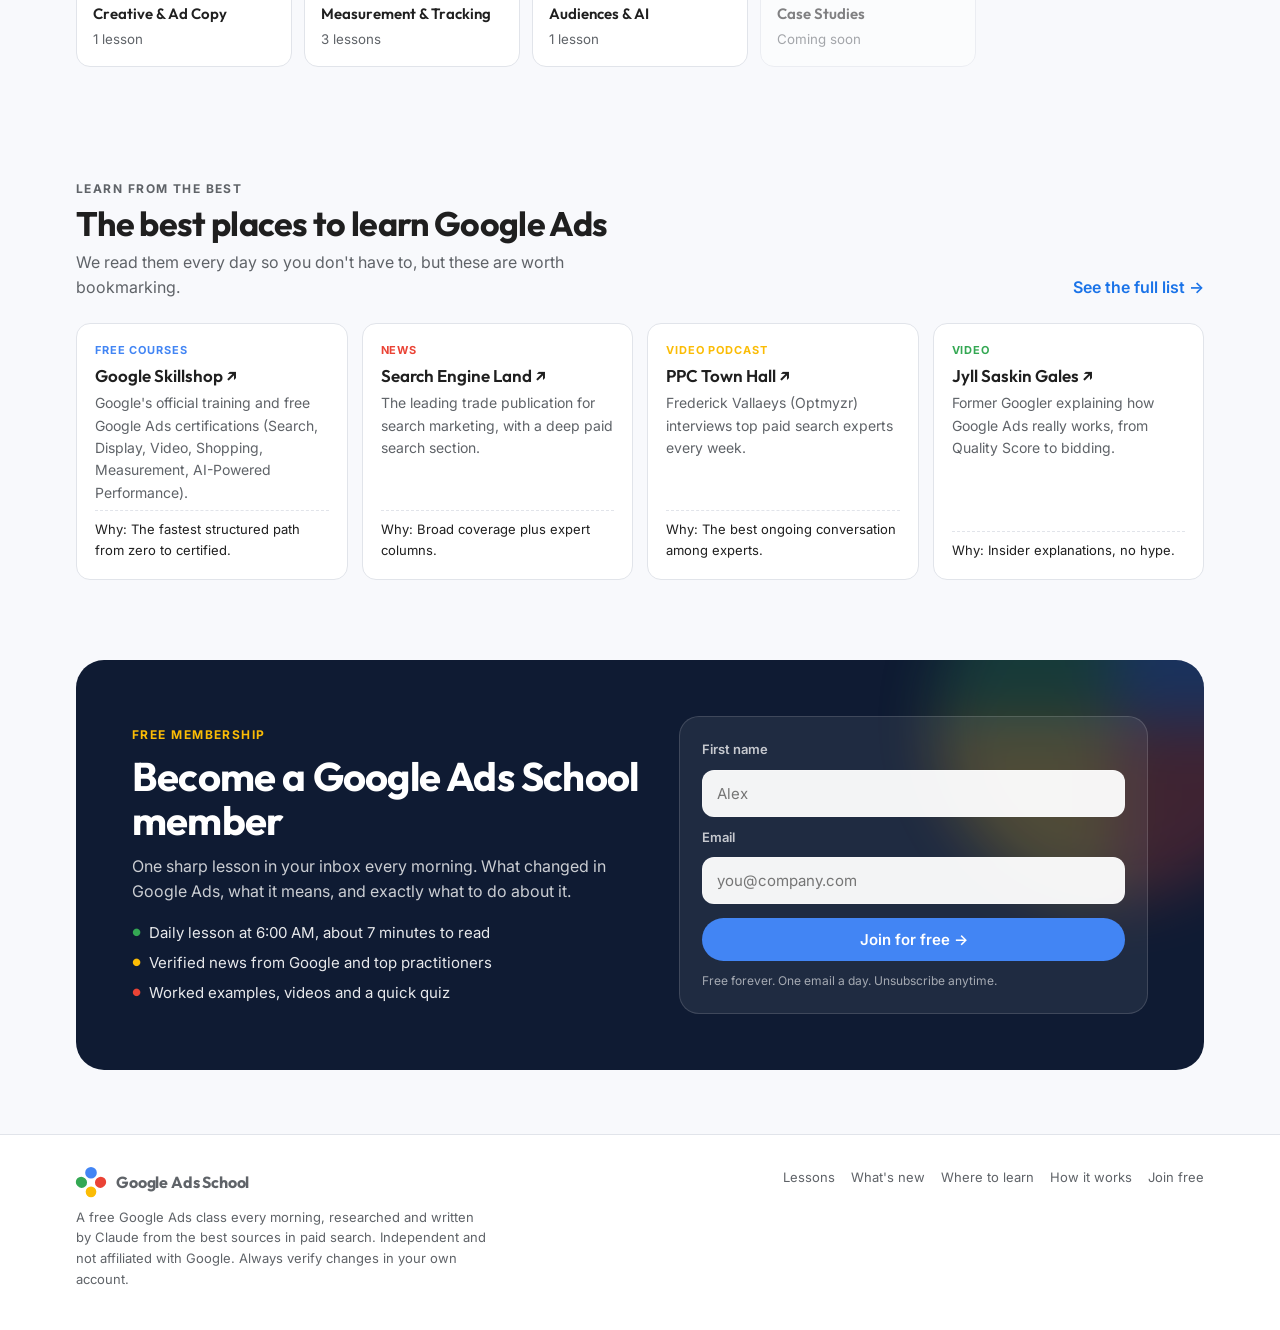
==== commit 452ceb0f: "Move the daily lesson time to 6:00 AM Beirut Co-Authored-By: Claude Sonnet 5.5 <noreply@anthropic.co" ====
--- a/index.html
+++ b/index.html
@@ -19,7 +19,7 @@
       <div>
         <span class="live" id="live">Updated today</span>
         <h1>Get <span class="c1">better</span> at <span class="c2">Google</span> <span class="c3">Ads</span>, <span class="c4">every</span> morning.</h1>
-        <p class="lede">A new class lands at 9:30 AM daily. It starts from what actually changed in Google Ads, then teaches the idea behind it with worked examples, real practitioner tests, the best videos on the topic, and a quick quiz.</p>
+        <p class="lede">A new class lands at 6:00 AM daily. It starts from what actually changed in Google Ads, then teaches the idea behind it with worked examples, real practitioner tests, the best videos on the topic, and a quick quiz.</p>
         <div class="hero-actions">
           <a class="btn" id="hero-read" href="#latest">Read today's lesson</a>
           <a class="btn ghost" href="#join">Join free</a>
@@ -27,7 +27,7 @@
         <div class="hero-proof">
           <div><b id="proof-lessons">0</b>lessons so far</div>
           <div><b id="proof-tracks">0</b>tracks covered</div>
-          <div><b>9:30</b>new class daily</div>
+          <div><b>6:00</b>new class daily</div>
         </div>
       </div>
       <a class="featured" id="featured" href="#"></a>
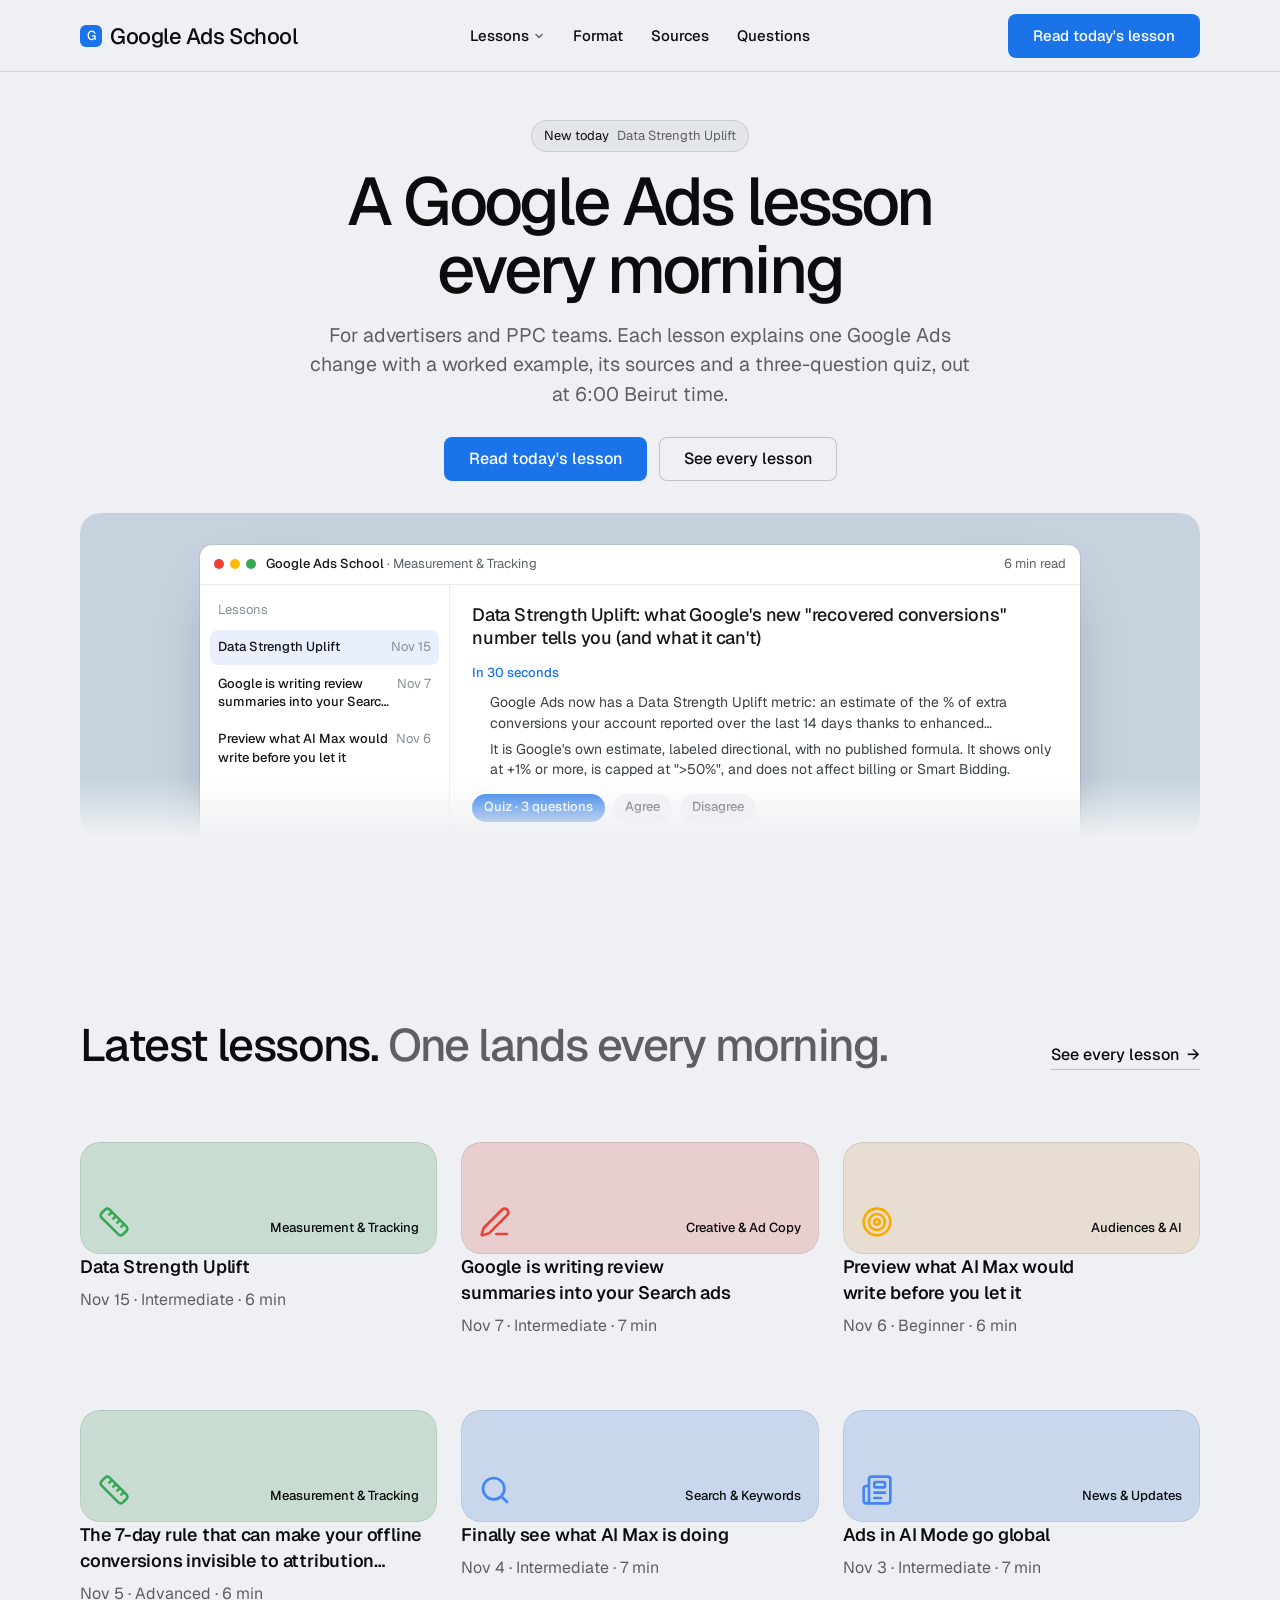
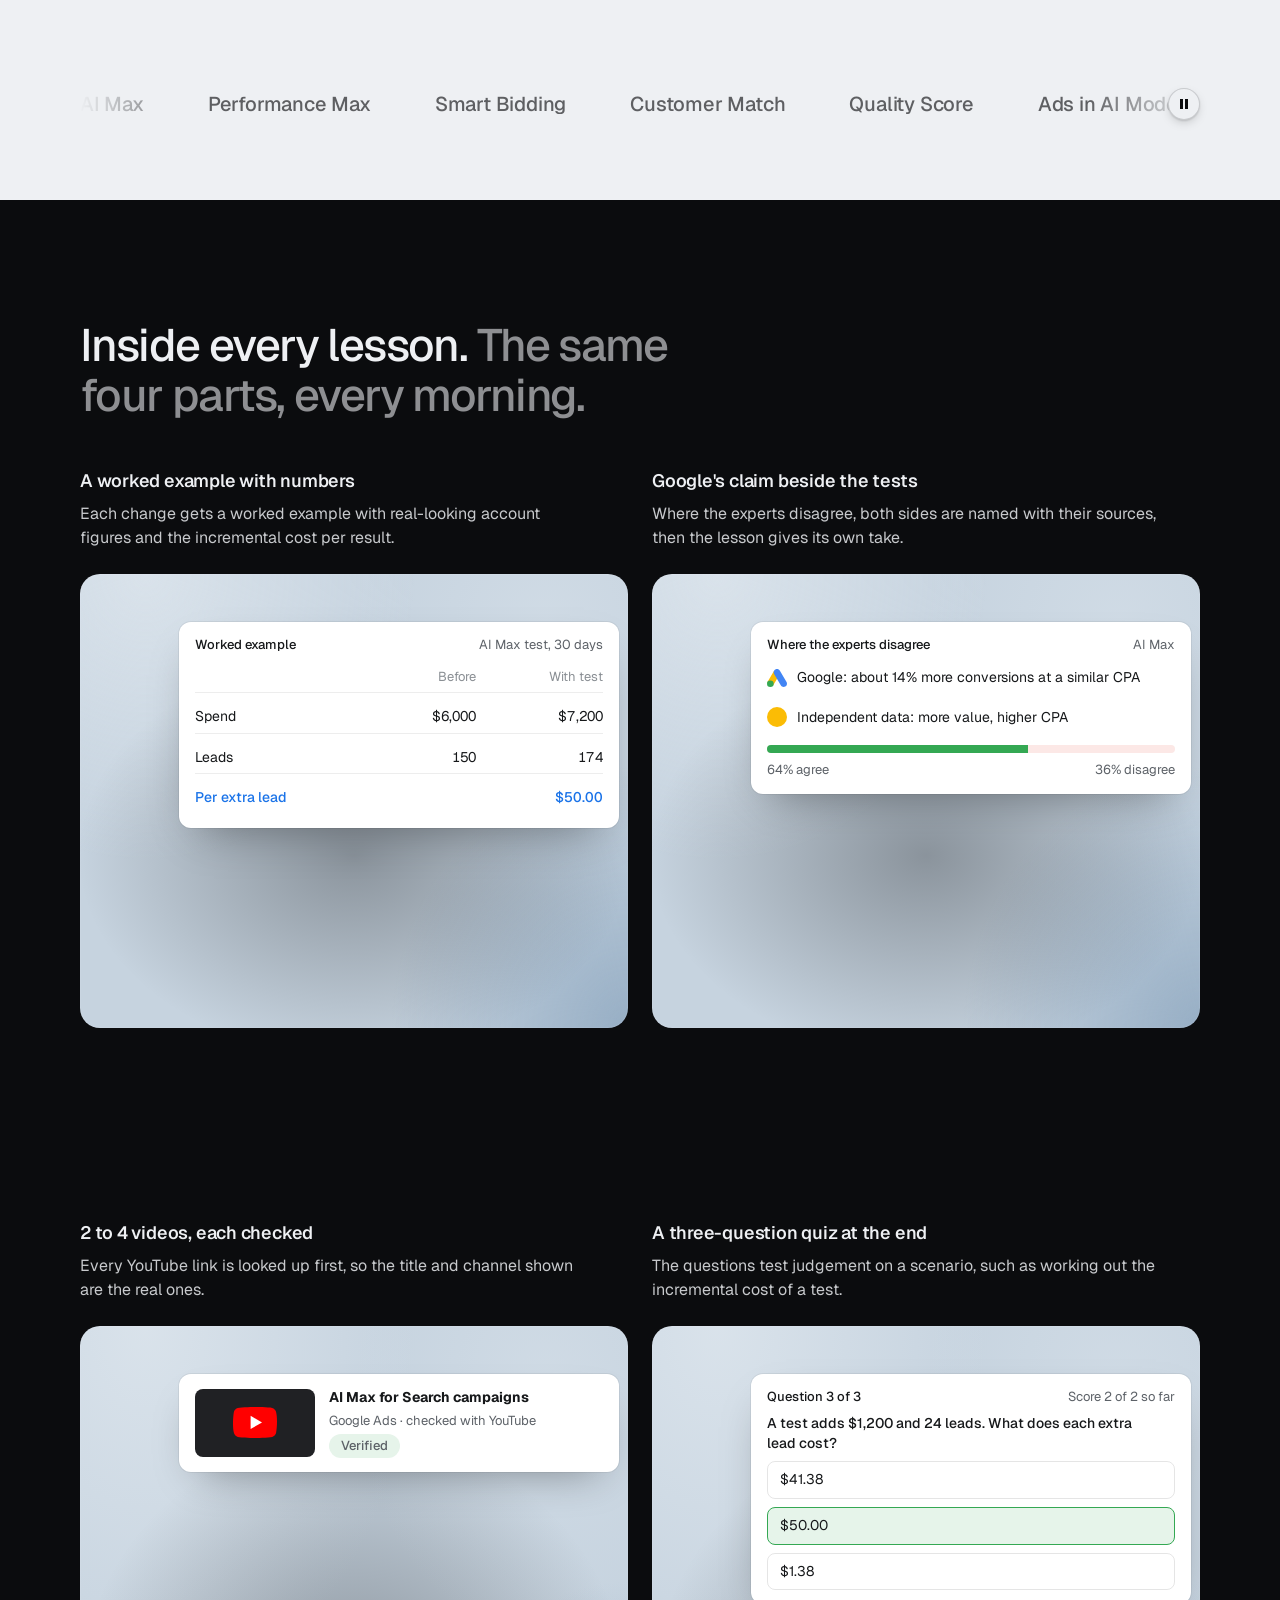
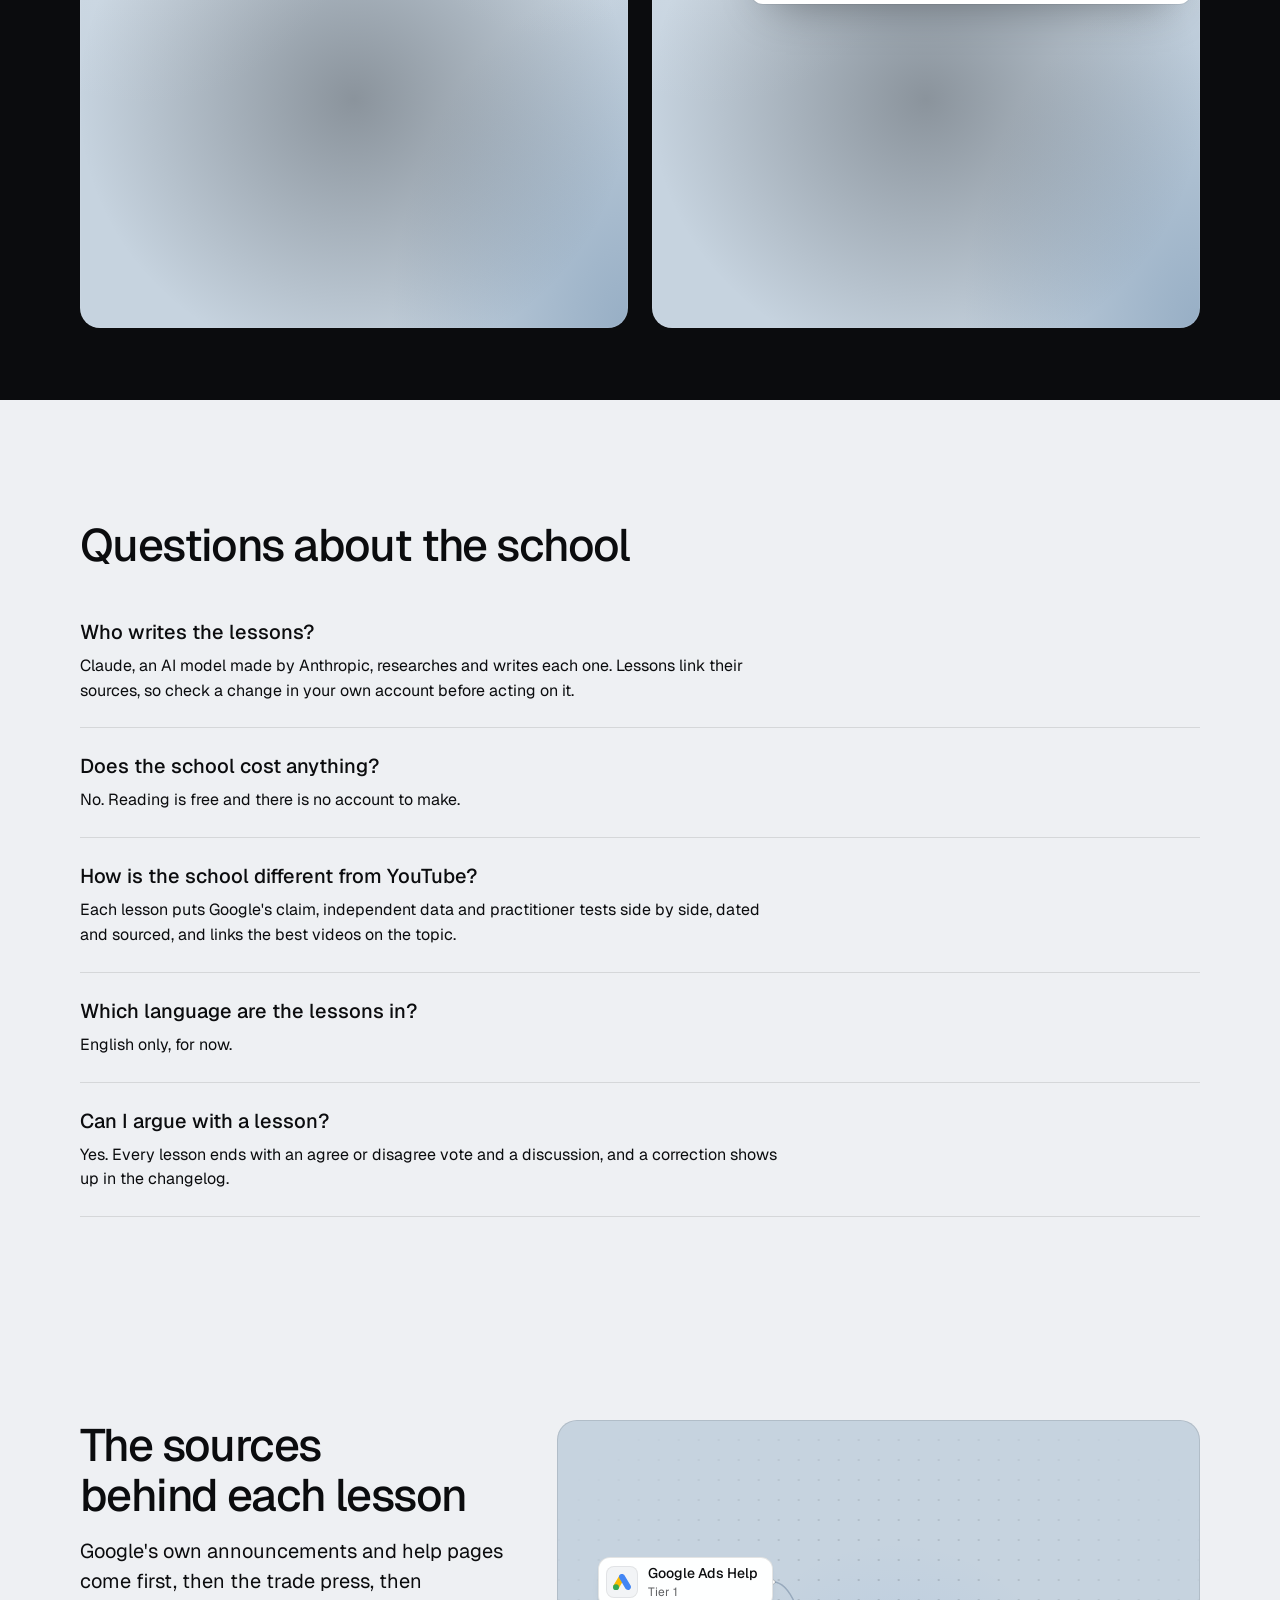
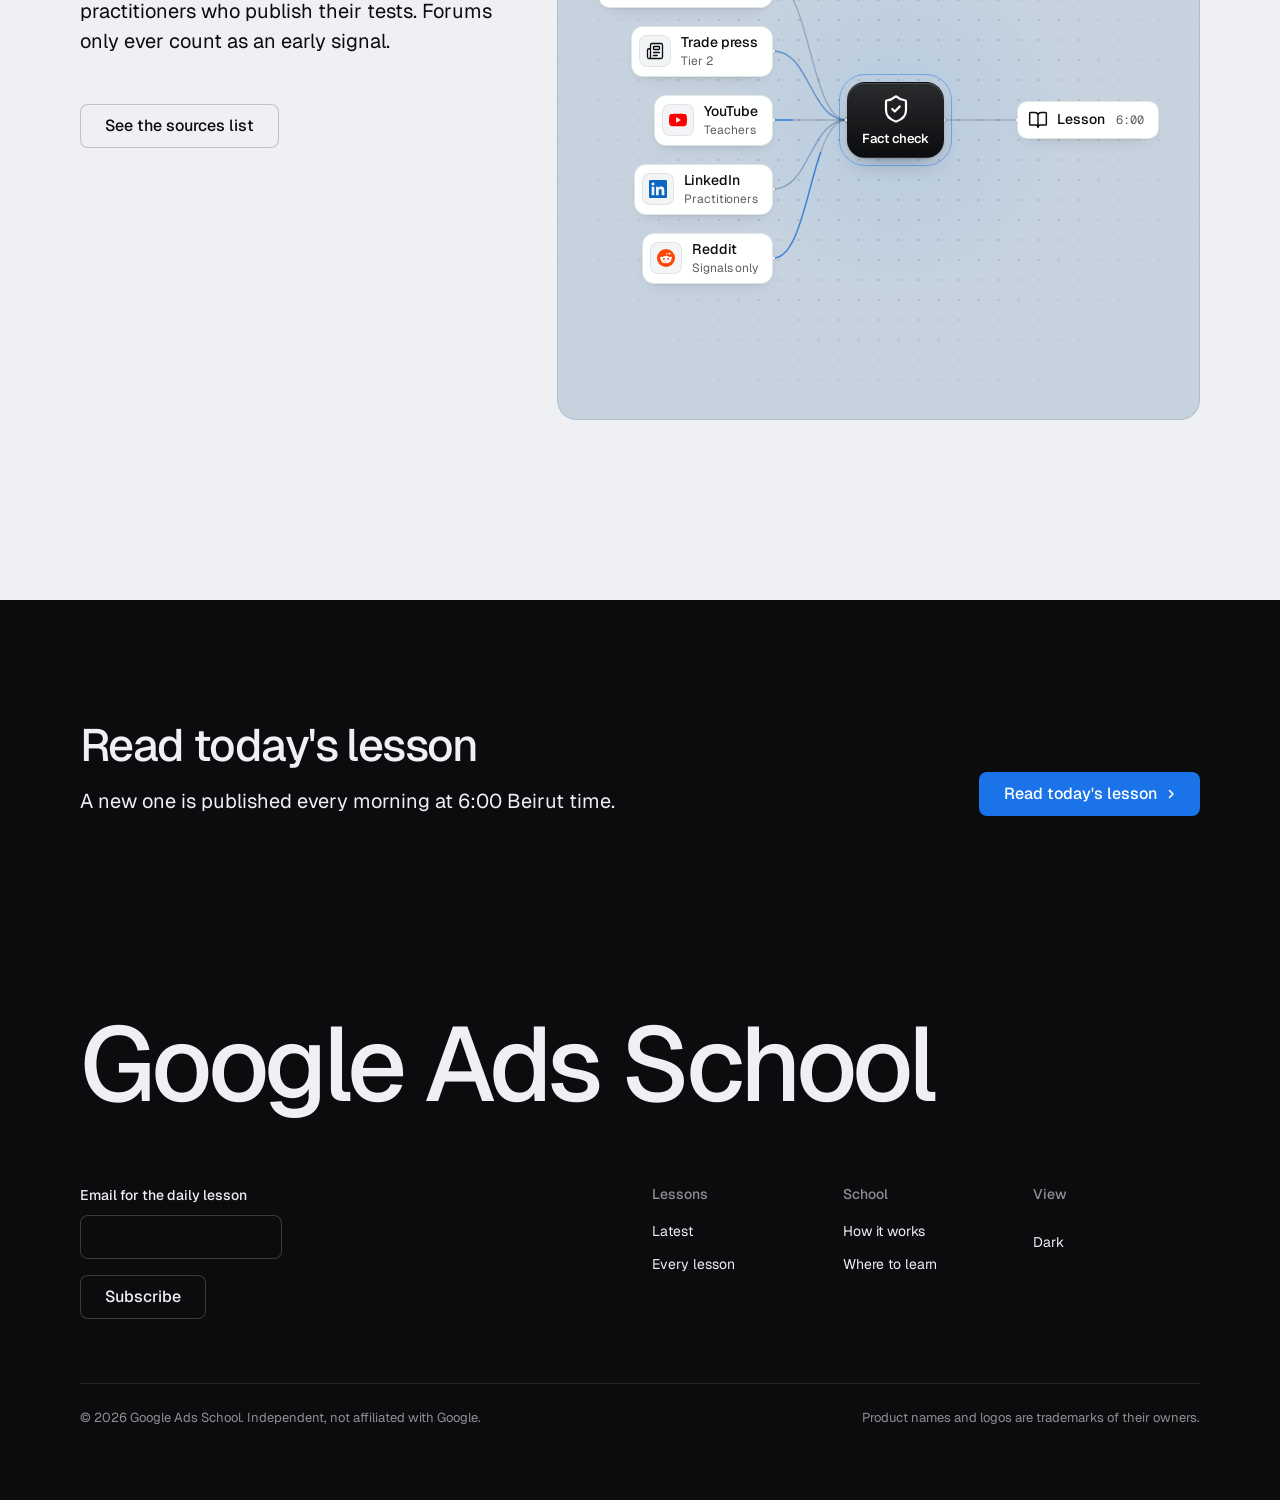
==== commit cc282ffc: "Redesign the site with the taste-skill design system Rebuilt the home page from the kit (centred her" ====
--- a/index.html
+++ b/index.html
@@ -1,88 +1,293 @@
 <!doctype html>
-<html lang="en">
+<html lang="en" data-type="software" data-radius="soft" data-ground="sky" data-buttons="solid" data-motion>
 <head>
-  <meta charset="utf-8">
-  <meta name="viewport" content="width=device-width, initial-scale=1">
-  <title>Google Ads School</title>
-  <meta name="description" content="A free Google Ads class every morning: what changed, why it matters, worked examples, expert debate, the best videos and a quiz.">
-  <link rel="preconnect" href="https://fonts.googleapis.com">
-  <link rel="preconnect" href="https://fonts.gstatic.com" crossorigin>
-  <link href="https://fonts.googleapis.com/css2?family=Outfit:wght@500;600;700&family=Inter:wght@400;500;600;700&family=JetBrains+Mono&display=swap" rel="stylesheet">
-  <link rel="stylesheet" href="assets/style.css">
+<meta charset="utf-8">
+<meta name="viewport" content="width=device-width, initial-scale=1, viewport-fit=cover">
+<title>Google Ads School: a daily Google Ads lesson for advertisers</title>
+<meta name="description" content="One free lesson each morning at 6:00 Beirut time on a Google Ads change or core skill, with a worked example, sources and a quiz.">
+<meta property="og:type" content="website">
+<meta property="og:title" content="Google Ads School: a daily Google Ads lesson for advertisers">
+<meta property="og:description" content="A free Google Ads lesson every morning, with a worked example, sources and a quiz.">
+<meta property="og:image" content="share.jpg">
+<meta name="twitter:card" content="summary_large_image">
+<link rel="icon" href="favicon.svg" type="image/svg+xml">
+<meta name="theme-color" content="#eef0f3">
+<!-- <link rel="canonical" href="https://youssefyoussef28.github.io/google-ads-school/"> -->
+<meta name="site-kind" content="software">
+<meta name="page-type" content="software">
+<link rel="preconnect" href="https://fonts.googleapis.com">
+<link rel="preconnect" href="https://fonts.gstatic.com" crossorigin>
+<link href="https://fonts.googleapis.com/css2?family=Geist:wght@400..700&family=Geist+Mono:wght@400..500&display=swap" rel="stylesheet">
+<link rel="stylesheet" href="assets/system.css">
+<link rel="stylesheet" href="assets/ui/cards.css">
+<link rel="stylesheet" href="assets/motion/motion.css">
+<link rel="stylesheet" href="assets/backgrounds/backgrounds.css">
+<link rel="stylesheet" href="assets/layout/layout.css">
+<link rel="stylesheet" href="assets/icons/icon.css">
+<style>
+:root {
+  --p-bg: #eef0f3; --p-surface: #e2e5ea; --p-ink: #0b0c0e; --p-muted: #5e5f62;
+  --p-accent: #1a73e8; --p-accent-ink: #ffffff; --p-action: #1a73e8; --p-action-ink: #ffffff;
+  --p-inv-bg: #0b0c0e; --p-inv-surface: #17181a; --p-inv-ink: #eef0f3; --p-inv-muted: #8e8f92;
+  --p-inv-accent: #1a73e8; --p-inv-accent-ink: #ffffff; --p-inv-action: #1a73e8; --p-inv-action-ink: #ffffff;
+  --font-display: "Geist", system-ui, sans-serif;
+  --font-text: "Geist", system-ui, sans-serif;
+  --font-mono: "Geist Mono", ui-monospace, "SFMono-Regular", Menlo, Consolas, monospace;
+  --display-weight: 500;
+  --display-tracking: -0.035em;
+  --display-tracking-xl: -0.045em;
+}
+</style>
+<link rel="stylesheet" href="assets/diagrams/diagram.css">
+<link rel="stylesheet" href="assets/school.css">
+<script>document.documentElement.classList.add('m-enter');setTimeout(()=>document.documentElement.classList.add('m-enter-done'),700)</script>
+<script src="assets/theme.js"></script>
+<script src="assets/backgrounds/backgrounds.js"></script>
+<script>document.documentElement.classList.add('mo-js');setTimeout(()=>document.documentElement.classList.add('mo-safe'),2500)</script>
+<link rel="modulepreload" href="assets/moments/moments.js">
+<link rel="modulepreload" href="assets/moments/lib.js">
+<link rel="modulepreload" href="assets/moments/marquee-row/moment.js">
+<style>
+  /* page CSS: inside the visuals only, and one --p-h per card group */
+  #lessons .panel { --p-h: 112px; }
+  #inside .panel { --p-h: 236px; }
+  @media (max-width: 639px) { #lessons .panel { --p-h: 122px; } #inside .panel { --p-h: 170px; } }
+  @media (min-width: 640px) and (max-width: 1279px) { #lessons { --h: 2; } }
+</style>
 </head>
 <body data-page="index">
-  <div id="site-header"></div>
-
-  <main class="wrap">
-    <!-- 1. Hook: what this is + today's lesson -->
-    <section class="hero">
-      <div>
-        <span class="live" id="live">Updated today</span>
-        <h1>Get <span class="c1">better</span> at <span class="c2">Google</span> <span class="c3">Ads</span>, <span class="c4">every</span> morning.</h1>
-        <p class="lede">A new class lands at 6:00 AM daily. It starts from what actually changed in Google Ads, then teaches the idea behind it with worked examples, real practitioner tests, the best videos on the topic, and a quick quiz.</p>
-        <div class="hero-actions">
-          <a class="btn" id="hero-read" href="#latest">Read today's lesson</a>
-          <a class="btn ghost" href="#join">Join free</a>
-        </div>
-        <div class="hero-proof">
-          <div><b id="proof-lessons">0</b>lessons so far</div>
-          <div><b id="proof-tracks">0</b>tracks covered</div>
-          <div><b>6:00</b>new class daily</div>
-        </div>
-      </div>
-      <a class="featured" id="featured" href="#"></a>
-    </section>
-
-    <!-- 2. Freshness: what was added/updated, day by day -->
-    <section class="section" aria-labelledby="new-title">
-      <div class="section-head">
-        <div><div class="eyebrow">Fresh from the school</div><h2 id="new-title">What's new</h2><p>Everything added or updated, day by day. Come back tomorrow for the next class.</p></div>
-        <a class="link-arrow" href="updates.html">Full history →</a>
-      </div>
-      <div class="updates" id="updates"></div>
-    </section>
-
-    <!-- 3. Depth: browse every lesson -->
-    <section class="section" id="latest" aria-labelledby="latest-title">
-      <div class="section-head">
-        <div><div class="eyebrow">The library</div><h2 id="latest-title">Every lesson</h2><p>Filter by topic or level, or search for anything.</p></div>
-        <div style="display:flex;gap:8px;flex-wrap:wrap">
-          <select class="search" id="level" aria-label="Filter by level" style="width:auto">
-            <option value="All">All levels</option><option>Beginner</option><option>Intermediate</option><option>Advanced</option>
-          </select>
-          <input class="search" id="search" type="search" placeholder="Search lessons…" aria-label="Search lessons">
-        </div>
-      </div>
-      <div class="filters" id="track-chips"></div>
-      <div class="grid" id="grid"></div>
-    </section>
-
-    <!-- 4. Path: the curriculum -->
-    <section class="section" aria-labelledby="tracks-title">
-      <div class="section-head">
-        <div><div class="eyebrow">The curriculum</div><h2 id="tracks-title">Nine tracks, one skill set</h2><p>Every lesson belongs to a track. Over time they add up to the whole job, from fundamentals to Performance Max and measurement.</p></div>
-      </div>
-      <div class="tracks" id="tracks"></div>
-    </section>
-
-    <!-- 5. Beyond us: the best places to learn -->
-    <section class="section" aria-labelledby="res-title">
-      <div class="section-head">
-        <div><div class="eyebrow">Learn from the best</div><h2 id="res-title">The best places to learn Google Ads</h2><p>We read them every day so you don't have to, but these are worth bookmarking.</p></div>
-        <a class="link-arrow" href="resources.html">See the full list →</a>
-      </div>
-      <div class="resources" id="top-resources"></div>
-    </section>
-
-    <!-- 6. Convert: free membership -->
-    <div id="join-slot"></div>
-  </main>
-
-  <div id="site-footer"></div>
-
-  <script src="assets/config.js"></script>
-  <script src="assets/resources.js"></script>
-  <script src="data/index.js"></script>
-  <script src="assets/app.js"></script>
+<!-- type: software (an online school whose product is the daily lesson reader)
+     deal: hero centred, nav nav-centre (nav-cards re-dealt: no photographs to show), close close-word,
+     footer footer-dark, rhythm dark-band, buttons solid, mark initial, ground sky (lit ground behind UI)
+     palette: client colours via start.mjs brand (cool grey ground, Google blue #1a73e8 accent), type geist
+     moments: marquee-row, merged into #lessons as its last row -->
+
+<header class="nav nav--centre">
+  <div class="wrap nav__bar">
+    <a class="skip-link" href="#top">Skip to content</a>
+    <a class="nav__logo" href="#top"><span class="mark mark--initial" aria-hidden="true">G</span>Google Ads School</a>
+    <nav class="nav__links" aria-label="Main">
+      <div class="nav__item">
+        <a class="nav__link" href="#lessons">Lessons <svg class="chev" viewBox="0 0 12 12" aria-hidden="true"><path d="M3 4.5l3 3 3-3" fill="none" stroke="currentColor" stroke-width="1.5" stroke-linecap="round" stroke-linejoin="round"/></svg></a>
+        <div class="nav__menu">
+          <div class="wrap grid">
+            <div class="menu-col span-3">
+              <p class="t-label">Lessons</p>
+              <a href="#lessons">Latest lessons<span>The six newest classes</span></a>
+              <a href="updates.html">Every lesson<span>Filter by track and level</span></a>
+            </div>
+            <div class="menu-col span-3">
+              <p class="t-label">School</p>
+              <a href="about.html">How it works<span>Sources, format and limits</span></a>
+              <a href="resources.html">Where to learn<span>The best places beyond us</span></a>
+            </div>
+          </div>
+        </div>
+      </div>
+      <div class="nav__item"><a class="nav__link" href="#inside">Format</a></div>
+      <div class="nav__item"><a class="nav__link" href="#sources">Sources</a></div>
+      <div class="nav__item"><a class="nav__link" href="#faq">Questions</a></div>
+    </nav>
+    <div class="nav__actions">
+      <a class="btn btn--primary" href="lesson.html" data-today-link>Read today's lesson</a>
+    </div>
+    <button class="nav__toggle" type="button" aria-expanded="false" aria-label="Menu">
+      <svg width="18" height="18" viewBox="0 0 18 18" aria-hidden="true"><path d="M2 5h14M2 13h14" stroke="currentColor" stroke-width="1.6" stroke-linecap="round"/></svg>
+    </button>
+  </div>
+</header>
+
+<main id="top">
+  <section class="hero hero--centred" data-enter aria-labelledby="hero-h">
+    <div class="wrap"><div class="hero-text">
+      <div class="hero__c">
+        <a class="pill" href="lesson.html" data-today-link><span>New today</span><span class="muted" data-today-title>Data Strength Uplift</span></a>
+        <h1 id="hero-h">A Google Ads lesson every morning</h1>
+        <p class="hero__lead">For advertisers and PPC teams. Each lesson explains one Google Ads change with a worked example, its sources and a three-question quiz, out at 6:00 Beirut time.</p>
+        <div class="btn-row"><a class="btn btn--primary" href="lesson.html" data-today-link>Read today's lesson</a><a class="btn btn--secondary" href="updates.html">See every lesson</a></div>
+      </div>
+      <div class="hero__window" role="img" aria-label="The Google Ads School reader open on today's lesson, with its 30-second summary and quiz">
+        <div class="ly-piece gs-win" aria-hidden="true">
+          <div class="gs-win__bar"><span class="gs-win__dots"><i></i><i></i><i></i></span><span><b>Google Ads School</b> · <span data-hero-track>Measurement &amp; Tracking</span></span><span class="sp"></span><span data-hero-min>8 min read</span></div>
+          <div class="gs-win__body">
+            <div class="gs-list" data-hero-list>
+              <div class="gs-list__q">Lessons</div>
+              <div class="gs-list__item is-on"><b>Data Strength Uplift: what the new number tells you</b><time>Nov 15</time></div>
+              <div class="gs-list__item"><b>Google is writing review summaries into your Search ads</b><time>Nov 7</time></div>
+              <div class="gs-list__item"><b>Preview what AI Max would write before you let it</b><time>Nov 6</time></div>
+            </div>
+            <div class="gs-read" data-ly-steps="900">
+              <p class="gs-read__title" data-hero-title>Data Strength Uplift: what Google's new "recovered conversions" number tells you</p>
+              <p class="gs-read__label">In 30 seconds</p>
+              <ul class="gs-read__tldr" data-hero-tldr>
+                <li data-step>Google Ads now estimates the share of extra conversions your first-party data setup recovered over the last 14 days.</li>
+                <li data-step>Recovered is not the same as incremental: some of those sales would have happened anyway.</li>
+              </ul>
+              <div class="gs-read__acts" data-step><span class="gs-chip gs-chip--on">Quiz · 3 questions</span><span class="gs-chip">Agree</span><span class="gs-chip">Disagree</span></div>
+            </div>
+          </div>
+        </div>
+      </div>
+    </div></div>
+  </section>
+
+  <section class="section" id="lessons" style="--hm: 2" aria-labelledby="lessons-h">
+    <div class="wrap">
+      <div class="section-head section-head--split">
+        <h2 id="lessons-h">Latest lessons. <span class="muted">One lands every morning.</span></h2>
+        <a class="link" href="updates.html">See every lesson</a>
+      </div>
+      <div class="grid" data-latest>
+        <!-- six cards, filled from data/index.js by assets/app.js; these are the build-time copy -->
+        <a class="card card--open card--row span-4 gs-lesson" href="lesson.html?l=2026-11-15-data-strength-uplift-metric" style="--tc:#34a853">
+          <div class="panel gs-cover" data-track="Measurement &amp; Tracking"><span class="gs-cover__icon" style="-webkit-mask-image:url(assets/icons/ui-ruler.svg);mask-image:url(assets/icons/ui-ruler.svg)"></span><span class="gs-cover__track">Measurement &amp; Tracking</span></div>
+          <h3>Data Strength Uplift: what the new number tells you</h3>
+          <p>Nov 15 · Intermediate · 8 min</p>
+        </a>
+      </div>
+      <div class="gs-marquee" data-moment="marquee-row" data-moment-opts='{"speed": 32}'>
+        <ul class="mo-mq__track" data-edge-free><li>AI Max</li><li>Performance Max</li><li>Smart Bidding</li><li>Customer Match</li><li>Quality Score</li><li>Ads in AI Mode</li><li>Search terms</li><li>Offline conversions</li><li>Demand Gen</li><li>Enhanced conversions</li><li>Broad match</li><li>Ad Rank</li></ul>
+      </div>
+    </div>
+  </section>
+
+  <section class="section g2 ground-inverse" id="inside" aria-labelledby="inside-h">
+    <div class="wrap">
+      <div class="group">
+        <div class="section-head">
+          <h2 id="inside-h">Inside every lesson. <span class="muted">The same four parts, every morning.</span></h2>
+        </div>
+        <div class="grid">
+          <article class="card card--row card--open span-6 m-nolift">
+            <h3>A worked example with numbers</h3>
+            <p>Each change gets a worked example with real-looking account figures and the incremental cost per result.</p>
+            <div class="panel"><div class="stage stage--fade-b">
+              <div class="gs-ui gs-table at-rise" role="img" aria-label="A worked example table: spend 6,000 to 7,200 dollars, leads 150 to 174, 50 dollars per extra lead">
+                <div class="gs-ui__head"><b>Worked example</b><span>AI Max test, 30 days</span></div>
+                <div class="gs-table__row gs-table__row--h"><span></span><span>Before</span><span>With test</span></div>
+                <div class="gs-table__row"><span>Spend</span><span>$6,000</span><span>$7,200</span></div>
+                <div class="gs-table__row"><span>Leads</span><span>150</span><span>174</span></div>
+                <div class="gs-table__row gs-table__row--key"><span>Per extra lead</span><span></span><span>$50.00</span></div>
+              </div>
+            </div></div>
+          </article>
+          <article class="card card--row card--open span-6 m-nolift">
+            <h3>Google's claim beside the tests</h3>
+            <p>Where the experts disagree, both sides are named with their sources, then the lesson gives its own take.</p>
+            <div class="panel"><div class="stage stage--fade-b">
+              <div class="gs-ui gs-debate at-rise" role="img" aria-label="Google's figure next to an independent figure, and a reader vote split 64 to 36">
+                <div class="gs-ui__head"><b>Where the experts disagree</b><span>AI Max</span></div>
+                <div class="gs-debate__side"><img src="assets/icons/google-ads.svg" alt="" width="20" height="20" loading="lazy"><span>Google: about 14% more conversions at a similar CPA</span></div>
+                <div class="gs-debate__side"><span class="gs-debate__dot"></span><span>Independent data: more value, higher CPA</span></div>
+                <div class="gs-meter"><i style="width:64%"></i></div>
+                <div class="gs-meter__label"><span>64% agree</span><span>36% disagree</span></div>
+              </div>
+            </div></div>
+          </article>
+        </div>
+      </div>
+      <div class="grid">
+        <article class="card card--row card--open span-6 m-nolift">
+          <h3>2 to 4 videos, each checked</h3>
+          <p>Every YouTube link is looked up first, so the title and channel shown are the real ones.</p>
+          <div class="panel"><div class="stage stage--fade-b">
+            <div class="gs-ui gs-video at-rise" role="img" aria-label="A YouTube video card marked verified">
+              <div class="gs-video__thumb"><img src="assets/icons/youtube.svg" alt="" width="44" height="44" loading="lazy"></div>
+              <div class="gs-video__meta"><b>AI Max for Search campaigns</b><span>Google Ads · checked with YouTube</span><span class="gs-chip gs-chip--ok">Verified</span></div>
+            </div>
+          </div></div>
+        </article>
+        <article class="card card--row card--open span-6 m-nolift">
+          <h3>A three-question quiz at the end</h3>
+          <p>The questions test judgement on a scenario, such as working out the incremental cost of a test.</p>
+          <div class="panel"><div class="stage stage--fade-b">
+            <div class="gs-ui gs-quiz at-rise" role="img" aria-label="A quiz question with the correct answer marked">
+              <div class="gs-ui__head"><b>Question 3 of 3</b><span>Score 2 of 2 so far</span></div>
+              <p class="gs-quiz__q">A test adds $1,200 and 24 leads. What does each extra lead cost?</p>
+              <div class="gs-quiz__opt">$41.38</div>
+              <div class="gs-quiz__opt is-right">$50.00</div>
+              <div class="gs-quiz__opt">$1.38</div>
+            </div>
+          </div></div>
+        </article>
+      </div>
+    </div>
+  </section>
+
+  <section class="section" id="faq" aria-labelledby="faq-h">
+    <div class="wrap">
+      <div class="section-head"><h2 id="faq-h">Questions about the school</h2></div>
+      <div class="faq">
+        <div class="faq__item"><h3>Who writes the lessons?</h3><p>Claude, an AI model made by Anthropic, researches and writes each one. Lessons link their sources, so check a change in your own account before acting on it.</p></div>
+        <div class="faq__item"><h3>Does the school cost anything?</h3><p>No. Reading is free and there is no account to make.</p></div>
+        <div class="faq__item"><h3>How is the school different from YouTube?</h3><p>Each lesson puts Google's claim, independent data and practitioner tests side by side, dated and sourced, and links the best videos on the topic.</p></div>
+        <div class="faq__item"><h3>Which language are the lessons in?</h3><p>English only, for now.</p></div>
+        <div class="faq__item"><h3>Can I argue with a lesson?</h3><p>Yes. Every lesson ends with an agree or disagree vote and a discussion, and a correction shows up in the changelog.</p></div>
+      </div>
+    </div>
+  </section>
+
+  <section class="section" id="sources" style="--hm: 2" aria-labelledby="sources-h">
+    <div class="wrap">
+      <div class="grid grid--top fill">
+        <div class="span-5 stack-6">
+          <div class="section-head">
+            <h2 id="sources-h">The sources behind each lesson</h2>
+            <p>Google's own announcements and help pages come first, then the trade press, then practitioners who publish their tests. Forums only ever count as an early signal.</p>
+          </div>
+          <div class="btn-row"><a class="btn btn--secondary" href="resources.html">See the sources list</a></div>
+        </div>
+        <div class="span-7 start-6 frame gs-dg" data-dg-still>
+          <div class="dg" data-diagram><script type="application/json">{"layout":"fanin","alt":"Google Ads Help, YouTube, Reddit and LinkedIn feed a fact check, which becomes the day's lesson.","sources":[{"label":"Google Ads Help","icon":"google-ads","sub":"Tier 1"},{"label":"Trade press","icon":"ui:newspaper","sub":"Tier 2"},{"label":"YouTube","icon":"youtube","sub":"Teachers"},{"label":"LinkedIn","icon":"linkedin","sub":"Practitioners"},{"label":"Reddit","icon":"reddit","sub":"Signals only"}],"target":{"label":"Fact check","icon":"ui:shield-check"},"then":{"label":"Lesson","icon":"ui:book-open","meta":"6:00"}}</script></div>
+        </div>
+      </div>
+    </div>
+  </section>
+
+</main>
+
+<footer class="footer closing footer--dark ground-inverse" id="contact" aria-labelledby="close-h">
+  <div class="wrap">
+    <div class="closing__cta close--word">
+      <div class="section-head--split">
+        <div><h2 id="close-h">Read today's lesson</h2><p class="t-lead">A new one is published every morning at 6:00 Beirut time.</p></div>
+        <a class="btn btn--primary" href="lesson.html" data-today-link>Read today's lesson<svg class="m-arrow" viewBox="0 0 12 12" aria-hidden="true"><path class="m-arrow__stem" d="M1 6h8"/><path class="m-arrow__head" d="M4.5 2.5 8 6l-3.5 3.5"/></svg></a>
+      </div>
+      <p class="close__word" aria-hidden="true">Google Ads School</p>
+    </div>
+    <div class="closing__links">
+      <div class="grid">
+        <div class="span-6 stack-4">
+          <form class="form gs-sub" action="mailto:hello@googleadsschool.example" method="post" enctype="text/plain" data-endpoint="" data-sent="You're subscribed. The next lesson arrives tomorrow morning." novalidate>
+            <div class="field"><label for="f-email">Email for the daily lesson</label>
+              <input id="f-email" name="email" type="email" autocomplete="email" inputmode="email" required aria-describedby="f-email-err">
+              <p class="field__error" id="f-email-err" hidden>Write an email address with an @, like name@example.com.</p></div>
+            <div class="btn-row"><button class="btn btn--secondary" type="submit">Subscribe</button></div>
+            <p class="form__status" role="status" data-form-status></p>
+          </form>
+        </div>
+        <div class="span-2 footer__col"><h3>Lessons</h3><ul><li><a href="#lessons">Latest</a></li><li><a href="updates.html">Every lesson</a></li></ul></div>
+        <div class="span-2 footer__col"><h3>School</h3><ul><li><a href="about.html">How it works</a></li><li><a href="resources.html">Where to learn</a></li></ul></div>
+        <div class="span-2 footer__col"><h3>View</h3><ul><li><button class="gs-theme" type="button" data-theme-toggle>Dark</button></li></ul></div>
+      </div>
+      <div class="footer__legal">
+        <span>&copy; 2026 Google Ads School. Independent, not affiliated with Google.</span>
+        <span>Product names and logos are trademarks of their owners.</span>
+      </div>
+    </div>
+  </div>
+</footer>
+
+<nav class="actionbar" aria-label="Quick actions">
+  <a class="btn btn--primary" href="lesson.html" data-today-link>Read today's lesson</a>
+</nav>
+
+<script src="assets/config.js"></script>
+<script src="data/index.js"></script>
+<script src="assets/home.js"></script>
+<script type="module" src="assets/system.js"></script>
+<script type="module" src="assets/motion/motion.js"></script>
+<script type="module" src="assets/layout/layout.js"></script>
+<script type="module" src="assets/diagrams/mount.js"></script>
 </body>
 </html>
--- a/assets/system.css
+++ b/assets/system.css
@@ -0,0 +1,1328 @@
+/*
+  taste-skill system.css - the one system for the page. Link it first, then assets/ui/cards.css (the
+  feature card, its panel and the fragment placements), then set the palette (--p-*), the fonts and
+  the radius set on :root in the page (node scripts/start.mjs prints that block).
+  Do not add a second grid, spacing scale, type scale, radius scale, button or card style.
+*/
+
+/* ---------------------------------------------------------------- tokens */
+:root {
+  /* palette (hex only; fx.js reads --bg --surface --ink --muted --accent --accent-ink) */
+  --p-bg: #ffffff;
+  --p-surface: #f4f4f4;
+  --p-ink: #111111;
+  --p-muted: #6b6b6b;
+  --p-accent: #1a4be0;
+  --p-accent-ink: #ffffff;
+  --p-action: #1a4be0;      /* buttons, links, focus: the accent, or the ink when the accent is too pale */
+  --p-action-ink: #ffffff;
+  --p-inv-bg: #111111;
+  --p-inv-surface: #1c1c1c;
+  --p-inv-ink: #f4f4f4;
+  --p-inv-muted: #a3a3a3;
+  --p-inv-accent: #ffffff;
+  --p-inv-accent-ink: #111111;
+  --p-inv-action: #ffffff;
+  --p-inv-action-ink: #111111;
+  /* the lit ground behind UI and in the closing band (references/cards.md), one per page, tech pages only
+     (none on kind other, which is flat): <html data-ground="sand|sky|sage|painting">. system.js gives it to every ground
+     that holds UI, on light and dark pages alike; --hue on one panel changes only its accent */
+  --ground-bg: #d9ccb7; --ground-surface: #e9e0d2; --ground-ink: #2a2622; --ground-muted: #5a534a; --ground-accent: #a8794a;
+
+  /* fonts */
+  --font-display: system-ui, -apple-system, "Segoe UI", sans-serif;
+  --font-text: system-ui, -apple-system, "Segoe UI", sans-serif;
+  --font-mono: ui-monospace, "SFMono-Regular", Menlo, Consolas, monospace;
+  --display-weight: 400;    /* headlines 400; 500 on a tech page (software, gaming, hardware) */
+  --display-tracking: -0.025em;
+
+  /* the page rhythm (references/layout-v4.md): one section per screen. The header is fixed and
+     --nav tall; every section is padded --padt above and --padb (plus the phone action bar, --bar)
+     below, and is exactly one or two screens tall (--h: 1 or 2; --hm on a phone). The hero's words
+     start --hgap under the header and its content ends --hpadb above the fold. */
+  --nav: 72px;
+  --padt: 120px;
+  --padb: 72px;
+  --hgap: 48px;
+  --hpadb: 64px;
+  --bar: 0px;
+  /* grid: one .wrap (alias .container) for the header, every section and the footer, the same
+     --gut on both sides: 1280 wide at x 80-1360 at 1440, 342 at x 24-366 at 390 */
+  --container: 1280px;
+  --gut: 80px;
+  --pad: var(--gut);
+  --gutter: 24px;
+
+  /* spacing: 4/8 scale */
+  --s-1: 4px;  --s-2: 8px;  --s-3: 12px; --s-4: 16px; --s-5: 24px;
+  --s-6: 32px; --s-7: 48px; --s-8: 64px; --s-9: 96px; --s-10: 128px;
+  --section: 40px;      /* only a .section outside main (the kit's demo pages); every main > section and
+                           footer.closing take --padt and --padb */
+  --section-band: 56px; /* the same for an older footer outside footer.closing */
+  --head-gap: 48px;     /* the one heading-to-content gap, 32 on a phone (layout.css reads it as --ly-head-gap) */
+  --card-pad: 16px;     /* card padding (cards.css sets its own for cards with a panel) */
+  --card-gap: 16px;     /* gap between cards */
+
+  /* type scale (the only sizes on the page) */
+  --t-label: 13px;
+  --t-small: 14px;
+  --t-body: 16px;
+  --t-lead: 18px;
+  --t-card: 18px;
+  --t-h3: 24px;
+  /* straight lines from the phone size at 390 to the desktop size at 1440 (system.md's table) */
+  --t-h2: clamp(30px, 1.72vw + 23.3px, 48px);
+  --t-h1: clamp(38px, 3.24vw + 25.4px, 72px);
+  /* a big number stays a step under the h2 (VI-11): 38 at 1440, 28 at 390, so it never reads as a
+     section heading; a stats row and a price set their own, smaller still */
+  --t-stat: clamp(28px, .952vw + 24.29px, 38px);
+
+  /* radius: one scale (soft by default; data-radius on <html> switches it) */
+  --r-sm: 8px;  --r-md: 12px; --r-lg: 20px; --r-btn: 8px;
+
+  /* controls (fixed here; a page never adds its own) */
+  --btn-h: 44px;
+  --btn-h-sm: 36px;
+  --nav-h: var(--nav);  /* the older name, kept for the kit's files */
+  --icon: 16px;         /* small icons: socials, menu chevrons, mono brand marks */
+
+  /* motion: the one UI ease-out (motion.css --m-ease and ui/base.css --u-ease read it; references/motion.md) */
+  --ease: cubic-bezier(.2, .8, .2, 1);
+  --dur: 180ms;
+}
+html[data-radius="sharp"] { --r-sm: 4px; --r-md: 6px;  --r-lg: 8px;  --r-btn: 4px; }
+html[data-radius="soft"]  { --r-sm: 8px; --r-md: 12px; --r-lg: 20px; --r-btn: 8px; }
+html[data-radius="round"] { --r-sm: 10px; --r-md: 16px; --r-lg: 24px; --r-btn: 999px; }
+/* the four lit grounds (references/cards.md); sand is the default above. painting goes with
+   painterly-landscape (x.ai's daylight sky over olive hills) */
+html[data-ground="sky"]      { --ground-bg: #c6d3df; --ground-surface: #d6e0e9; --ground-ink: #25303a; --ground-muted: #4d5964; --ground-accent: #3f6a92; }
+html[data-ground="sage"]     { --ground-bg: #cdd6c6; --ground-surface: #dce3d6; --ground-ink: #262d24; --ground-muted: #535b51; --ground-accent: #6c8e63; }
+html[data-ground="painting"] { --ground-bg: #79a8d6; --ground-surface: #a6c4e2; --ground-ink: #16212c; --ground-muted: #273949; --ground-accent: #9c9b3c; }
+/* cards.css takes its card and panel radii from this scale */
+html[data-radius] .card { --c-r: var(--r-lg); }
+html[data-radius] .panel { --p-r: var(--r-md); }
+
+/* a phone: the header 56, the sections padded 96 / 48, the hero's words 40 under the header and its
+   content ending 24 above the fold, 24 at both sides, 12 between columns */
+@media (max-width: 639px) {
+  :root { --nav: 56px; --padt: 96px; --padb: 48px; --hgap: 40px; --hpadb: 24px; --gut: 24px; --gutter: 12px; --card-gap: 12px; --head-gap: 32px; }
+}
+@media (min-width: 640px) {
+  :root { --gut: 48px; --section: 48px; --section-band: 72px; --card-pad: 24px; }
+}
+@media (min-width: 1024px) {
+  :root { --gut: 80px; --section: 56px; --section-band: 96px; --card-gap: 24px;
+          --t-lead: 20px; --t-card: 20px; --t-h3: 28px; }
+  /* a place (and a local service): the 1200 column at x 120-1320 */
+  html[data-type="place"] { --gut: 120px; --container: 1200px; }
+}
+/* a place (VI-06, ST-96, PH-23): its own smaller type (h1 48/53 and 32/37, h2 32/40 and 24/30, titles
+   and the sub-line 20 and 18), the Recipe 3 hero's gap under its photograph (40, 24 on a phone),
+   square photographs and cards and 2px buttons, whatever data-radius and data-buttons say */
+:root[data-type="place"] {
+  --hgap: 40px;
+  --t-h1: clamp(32px, 1.524vw + 26.06px, 48px);
+  --t-h2: clamp(24px, .762vw + 21px, 32px);
+  --t-h3: clamp(20px, .381vw + 18.51px, 24px);
+  --r-sm: 2px; --r-md: 0px; --r-lg: 0px; --r-btn: 2px;
+}
+:root[data-type="place"] :is(h1, .t-h1) { line-height: 1.104; }
+:root[data-type="place"] :is(h2, .t-h2) { line-height: 1.25; }
+@media (max-width: 639px) {
+  :root[data-type="place"] { --hgap: 24px; }
+  :root[data-type="place"] :is(h1, .t-h1) { line-height: 1.156; }
+}
+
+/* ---------------------------------------------------------------- grounds (at most three) */
+:root, .ground-base {
+  --bg: var(--p-bg); --surface: var(--p-surface); --ink: var(--p-ink); --muted: var(--p-muted);
+  --accent: var(--p-accent); --accent-ink: var(--p-accent-ink); --card: var(--p-surface);
+  --action: var(--p-action); --action-ink: var(--p-action-ink);
+}
+.ground-surface {
+  --bg: var(--p-surface); --surface: var(--p-bg); --ink: var(--p-ink); --muted: var(--p-muted);
+  --accent: var(--p-accent); --accent-ink: var(--p-accent-ink); --card: var(--p-bg);
+  --action: var(--p-action); --action-ink: var(--p-action-ink);
+}
+.ground-inverse {
+  --bg: var(--p-inv-bg); --surface: var(--p-inv-surface); --ink: var(--p-inv-ink); --muted: var(--p-inv-muted);
+  --accent: var(--p-inv-accent); --accent-ink: var(--p-inv-accent-ink); --card: var(--p-inv-surface);
+  --action: var(--p-inv-action); --action-ink: var(--p-inv-action-ink);
+}
+:root, .ground-base, .ground-surface, .ground-inverse {
+  --line: color-mix(in oklab, var(--ink) 11%, transparent);
+  --line-strong: color-mix(in oklab, var(--ink) 20%, transparent);
+  /* effects (fx.js) and UI fragments (assets/ui) take the colours of the ground they sit on */
+  --fx-bg: var(--bg); --fx-surface: var(--surface); --fx-ink: var(--ink); --fx-muted: var(--muted);
+  --fx-accent: var(--accent); --fx-accent-ink: var(--accent-ink);
+  --ui-font: var(--font-text); --ui-mono: var(--font-mono); --ui-radius: var(--r-md);
+}
+.ground-base, .ground-surface, .ground-inverse { background: var(--bg); color: var(--ink); }
+
+/* ---------------------------------------------------------------- base */
+*, *::before, *::after { box-sizing: border-box; }
+/* an anchor lands on the section's top (the judge's frame): the fixed header covers --nav of its --padt */
+html { -webkit-text-size-adjust: 100%; scroll-padding-top: 0; scroll-behavior: auto; margin: 0; }
+body {
+  margin: 0; background: var(--bg); color: var(--ink);
+  font: 400 var(--t-body)/1.55 var(--font-text);
+  -webkit-font-smoothing: antialiased; text-rendering: optimizeLegibility; overflow-x: clip;
+}
+img, svg, video, canvas { display: block; max-width: 100%; }
+/* hidden means hidden, also on an img the line above makes a block (a menu tab's photograph, a peek photograph) */
+[hidden] { display: none !important; }
+img, video { height: auto; }
+a { color: inherit; text-decoration: none; }
+button { font: inherit; color: inherit; }
+h1, h2, h3, h4, p, ul, ol, figure, blockquote { margin: 0; }
+ul, ol { padding: 0; list-style: none; }
+h1, h2, h3, h4 {
+  font-family: var(--font-display); font-weight: var(--display-weight);
+  letter-spacing: var(--display-tracking); text-wrap: balance; overflow-wrap: break-word;
+  /* a long word (a German compound at 390) breaks at a syllable with a hyphen, in the language of <html lang>;
+     only words of 10 letters or more, 4 at least on each side, so a short English heading never breaks */
+  hyphens: auto; -webkit-hyphens: auto; hyphenate-limit-chars: 10 4 4;
+}
+h1, .t-h1 { font-size: var(--t-h1); line-height: 1.04; }
+h2, .t-h2 { font-size: var(--t-h2); line-height: 1.1; }
+h3, .t-h3 { font-size: var(--t-h3); line-height: 1.2; }
+h4, .t-card { font-family: var(--font-text); font-weight: 500; font-size: var(--t-card); line-height: 1.3; letter-spacing: -0.01em; }
+p { text-wrap: pretty; }
+.t-lead  { font-size: var(--t-lead); line-height: 1.5; }
+.t-body  { font-size: var(--t-body); line-height: 1.55; }
+.t-small { font-size: var(--t-small); line-height: 1.5; }
+.t-label { font-size: var(--t-label); font-weight: 500; line-height: 1.4; letter-spacing: 0.01em; }
+.t-stat  { font-family: var(--font-display); font-weight: var(--display-weight); font-size: var(--t-stat);
+           line-height: 1; letter-spacing: var(--display-tracking); font-variant-numeric: tabular-nums; }
+.muted { color: var(--muted); }
+.mono  { font-family: var(--font-mono); }
+.measure { max-width: 62ch; }
+:focus-visible { outline: 2px solid var(--action); outline-offset: 2px; border-radius: 2px; }
+::selection { background: color-mix(in oklab, var(--accent) 30%, transparent); }
+
+/* ---------------------------------------------------------------- grid */
+.wrap, .container { width: min(100% - 2 * var(--gut), var(--container)); margin-inline: auto; padding-inline: 0; }
+.grid { display: grid; grid-template-columns: repeat(12, minmax(0, 1fr)); column-gap: var(--gutter); row-gap: var(--card-gap); }
+.grid > * { min-width: 0; grid-column: 1 / -1; }
+.section { padding-block: var(--section); }
+
+/* ---------------------------------------------------------------- one section per screen
+   The page is a stack of screens. Framed at scrollY = k x the screen height, a shot shows exactly one
+   section: the hero alone on the first screen, every other section (and footer.closing, the close and
+   the footer in one) exactly one or two screens tall, its h2 first, --padt under its top. Heights
+   and padding do it: no pinning, snapping or script.
+     <section class="section" id=".." style="--h: 2">     (2 screens; --hm sets a phone's count alone)
+       <div class="wrap"> the h2 first, then the content </div>     (the one in-flow child)
+     </section>
+   A layer (a full-bleed photograph or ground behind the words) is an <img class="layer" aria-hidden="true">
+   beside the .wrap. Content must fit: one screen holds 708px of content at 1440x900 (900 - 120 - 72),
+   two hold 1,608 (the second screen's part starts --padt under its top with .g2). From 640 to 1279 a
+   section keeps at least its screens and grows past them rather than overlap the next. */
+main > :is(section, .section), footer.closing {
+  position: relative; box-sizing: border-box;
+  height: calc(var(--h, 1) * 100vh); height: calc(var(--h, 1) * 100svh);
+  padding: var(--padt) 0 calc(var(--padb) + var(--bar));
+}
+main > :is(section, .section) > :is(.wrap, .container), footer.closing > .wrap { position: relative; z-index: 1; height: 100%; }
+main > :is(section, .section) > :is(.wrap, .container):not(.grid) { display: flex; flex-direction: column; }
+/* a .wrap that is the section's grid too (class="wrap grid"): its rows start at the top */
+main > :is(section, .section) > :is(.wrap, .container).grid { align-content: start; }
+/* .fill: the block that takes what the screen leaves under the heading (a photograph, a frame) */
+main > :is(section, .section) > .wrap > .fill { flex: 1 1 0; min-height: 0; }
+/* two screens as two groups: row 1 the h2 and the first group, row 2 the rest (no second h2), starting
+   --padt under the second screen's top, so the second shot looks like any other section */
+main > :is(section, .section).g2, footer.closing.g2 { --h: 2; }
+main > :is(section, .section).g2 > :is(.wrap, .container), footer.closing.g2 > .wrap { display: grid; grid-template-rows: minmax(0, 1fr) minmax(0, 1fr); row-gap: calc(var(--padt) + var(--padb) + var(--bar)); }
+main > :is(section, .section).g2 > :is(.wrap, .container) > *, footer.closing.g2 > .wrap > * { min-height: 0; align-self: start; }
+main > :is(section, .section).g2 > :is(.wrap, .container) > :is(.group, .fill) { align-self: stretch; }
+/* a group: one screen's part of a .g2 section (its h2 and first rows, or the rest) */
+.group { display: flex; flex-direction: column; min-height: 0; }
+/* each screen's card row runs down to that screen's foot (the cards stretch, their panels grow), so
+   the second screen of a .g2 is never a short row over an empty ground; both rows end on the same line */
+@media (min-width: 1024px) {
+  main > :is(section, .section).g2 > .wrap > .grid:last-child,
+  main > :is(section, .section).g2 > .wrap > .group > .grid:last-child { align-self: stretch; flex: 1 1 auto; min-height: 0; }
+}
+.group > .fill { flex: 1 1 0; min-height: 0; }
+@media (min-width: 640px) and (max-width: 1279px) {
+  main > :is(section, .section):not(.hero, .section--hero), footer.closing {
+    height: auto; min-height: calc(var(--h, 1) * 100vh); min-height: calc(var(--h, 1) * 100svh);
+  }
+  /* the section is a column and its .wrap takes all of it, so a .fill (a photograph, a frame) still
+     grows to the section's foot (a min-height percentage would not resolve, leaving it at its least) */
+  /* :where() keeps it at no weight, so a page's own phone- or tablet-only hiding (section.desk-only { display: none }) wins */
+  :where(main > :is(section, .section):not(.hero, .section--hero), footer.closing) { display: flex; flex-direction: column; }
+  main > :is(section, .section):not(.hero, .section--hero) > :is(.wrap, .container), footer.closing > .wrap { flex: 1 0 auto; height: auto; min-height: 0; }
+}
+/* a phone: lvh (the screen with its bars hidden) for every section but the hero; --hm when stacking
+   makes the content taller than the desktop count */
+@media (max-width: 639px) {
+  /* at least its screens, never less: content a screen cannot hold makes the section taller (the rhythm
+     check then asks for --hm: 2 or less content); a fixed height would lay its last rows over the next
+     section, the fault the phone shots showed most (a list under the closing heading and its button) */
+  main > :is(section, .section):not(.hero, .section--hero), footer.closing {
+    height: auto; min-height: calc(var(--hm, var(--h, 1)) * 100vh); min-height: calc(var(--hm, var(--h, 1)) * 100lvh);
+  }
+  /* one grid row at least the screens tall that grows with the .wrap's content: the .wrap is stretched to
+     it, so its .fill and its two groups still share a definite height */
+  /* (at no weight, as on the tablet: a page's own section.desk-only { display: none } still hides it) */
+  :where(main > :is(section, .section):not(.hero, .section--hero):has(> :is(.wrap, .container)), footer.closing) {
+    display: grid; grid-template-columns: minmax(0, 1fr); grid-template-rows: 1fr; grid-auto-rows: auto;
+  }
+  main > :is(section, .section):not(.hero, .section--hero) > :is(.wrap, .container), footer.closing > .wrap { height: auto; }
+  main > :is(section, .section).g2m, footer.closing.g2m { --hm: 2; }
+  main > :is(section, .section).g2m > :is(.wrap, .container), footer.closing.g2m > .wrap { display: grid; grid-template-rows: minmax(0, 1fr) minmax(0, 1fr); row-gap: calc(var(--padt) + var(--padb) + var(--bar)); }
+  /* stacked in one, the two groups keep the open cards' 32px, so the first group's last panel never meets
+     the next card's title */
+  main > :is(section, .section).g2:not(.g2m) > :is(.wrap, .container) { display: flex; row-gap: var(--s-6); }
+  /* what the two screens leave goes around the second group, so it opens below the header, not on the fold */
+  main > :is(section, .section).g2:not(.g2m) > :is(.wrap, .container) > :last-child { margin-block: auto; }
+  main > :is(section, .section).g2:not(.g2m) > :is(.wrap, .container) > * { align-self: stretch; }
+}
+/* a layer: the photograph or ground of a whole section, under its words, edge to edge */
+main > :is(section, .section) > :is(img, video, canvas, picture).layer,
+footer.closing > :is(img, video, canvas, picture).layer {
+  position: absolute; inset: 0; z-index: 0; width: 100%; height: 100%; max-width: none; object-fit: cover; object-position: var(--pos, 50% 50%);
+}
+main > :is(section, .section) > picture.layer > img { width: 100%; height: 100%; object-fit: cover; }
+
+/* the hero: exactly the first screen, the fixed header over its top. Its words start --hgap under the
+   header (--photo adds a full-bleed photograph's height above them on a place); its content ends
+   --hpadb above the fold, and nothing of the next section shows, at 1440, 1024, 820 and 390.
+     <section class="hero hero--<type>"><div class="wrap"><div class="hero-text"> .. </div>[one strip]</div></section>
+   .hero-text holds the whole composition (the words, and the picture or window beside or under them);
+   one docked strip (logos, three facts) may follow it, at most 96px, desktop only. */
+main > :is(.hero, .section--hero) {
+  height: 100vh; height: 100svh; min-height: 0;
+  padding: calc(var(--nav) + var(--photo, 0px) + var(--hgap)) 0 calc(var(--hpadb) + var(--bar));
+}
+:is(.hero, .section--hero) > .wrap { height: 100%; display: grid; grid-template-rows: minmax(0, 1fr) auto; row-gap: var(--s-7); }
+:is(.hero, .section--hero) > .wrap > .hero-text { min-height: 0; }
+/* a phone: the hero is at least the first screen and grows when a short phone (320x640) cannot hold its
+   words, buttons and picture, so nothing of it lies over the next section or under the header */
+@media (max-width: 639px) {
+  main > :is(.hero, .section--hero) { height: auto; min-height: 100vh; min-height: 100svh; }
+  main > :is(.hero, .section--hero):has(> :is(.wrap, .container)) { display: grid; grid-template-columns: minmax(0, 1fr); grid-template-rows: 1fr; grid-auto-rows: auto; }
+  main > :is(.hero, .section--hero) > :is(.wrap, .container) { height: auto; }
+}
+:is(.hero, .section--hero) > .wrap > .hero-strip { grid-row: 2; max-height: 96px; }
+@media (max-width: 639px) { :is(.hero, .section--hero) > .wrap > .hero-strip { display: none; } }
+.section--hero .section-head { max-width: 860px; }
+/* the starter's own hero (hero-split): the words on span-5 top-aligned, the picture on span-6 start-7
+   as tall as the hero's content box (at most 716 at 1440x900); a phone stacks words, then the picture
+   in what is left */
+.hero-text.hero-split { height: 100%; align-items: stretch; }
+.hero-split > .hero-copy { align-self: start; }
+.hero-split > .hero-visual { position: relative; min-height: 0; height: 100%; }
+@media (max-width: 1023px) {
+  .hero-text.hero-split { display: flex; flex-direction: column; gap: var(--s-6); }
+  .hero-split > .hero-visual { flex: 1 1 0; min-height: 200px; height: auto; }
+}
+.hero-copy > * + * { margin-top: var(--s-5); }
+/* the h1 first in the words' column: its capitals start on the picture's top line, not the line box's
+   (the leading above the capitals would put the words about 12px under the photograph's top) */
+.hero-copy > h1:first-child { text-box: trim-start cap alphabetic; }
+.hero-copy > .btn-row { margin-top: var(--s-6); }
+/* three short facts at the foot of the words' column, on the picture's bottom line (no dead space
+   under the buttons): <dl class="hero-facts"><div><dt>..</dt><dd>..</dd></div> x3</dl> */
+@media (min-width: 1024px) {
+  .hero-split > .hero-copy { height: 100%; display: flex; flex-direction: column; }
+  .hero-split > .hero-copy > .hero-facts { margin-top: auto; }
+}
+.hero-facts { display: grid; grid-template-columns: repeat(3, minmax(0, 1fr)); gap: var(--s-5) var(--gutter); margin: 0; }
+.hero-facts > div { display: grid; gap: var(--s-1); align-content: start; }
+.hero-facts dt { font-size: var(--t-small); color: var(--muted); }
+.hero-facts dd { margin: 0; font-weight: 500; }
+@media (max-width: 1023px) { .hero-facts { display: none; } }
+/* a notice line above the h1 (changed hours, a delivery cut-off): one line with a number, static,
+   starting on the left line like the h1 under it */
+.hero-notice { font-size: var(--t-small); font-weight: 500; color: var(--ink); }
+.hero-notice b, .hero-notice strong { font-weight: 500; color: var(--accent); }
+.hero-copy > .hero-notice + h1 { margin-top: var(--s-5); }
+
+/* a phone: open tiles from a row of three or four (rooms, goods, beans) go two-up, an odd last one
+   across the row, so a row of three fits one 844px screen (stacked one under another they need two) */
+@media (max-width: 639px) {
+  .grid > .tile:is(.span-3, .span-4) { grid-column: auto / span 6; }
+  .grid > .tile:is(.span-3, .span-4):nth-child(odd of .tile):nth-last-child(1 of .tile) { grid-column: 1 / -1; }
+  .grid > .tile:is(.span-3, .span-4) .tile__head { flex-wrap: wrap; gap: 0 var(--s-2); }
+}
+/* a phone: open cards (words on the ground, the panel under them) stacked one under another keep 32px
+   between a panel's foot and the next card's title, so a title never reads as the panel's caption */
+@media (max-width: 639px) { .grid:has(> .card--open) { row-gap: var(--s-6); } }
+/* a phone stacks a two-screen section's four open tiles into its two screens: their panels take 180px (a wide
+   crop), so the h2 and the first two tiles of two lines each end on the first screen and the four inside both,
+   not a third of a screen past. A page that sets its group's own --p-h (#features .panel) sets its phone value
+   too, as the starter does */
+@media (max-width: 639px) { main > :is(section, .section).g2 .card--open > .panel { --p-h: 180px; } }
+/* spans: desktop >= 1024. Tablet 640-1023: text cards on span-3 and span-6 go two-up; cards with a
+   panel (a visual needs the width; the one exception is a span-6 pair, below)
+   and everything else (split text and visuals, span-4 cards, span-5/7/8 blocks) take the full row, so a split stacks and no row is left half empty. Phone < 640: one column. */
+@media (min-width: 640px) and (max-width: 1023px) {
+  .grid > .card.span-3:not(:has(> .panel)), .grid > .card.span-6:not(:has(> .panel)) { grid-column: auto / span 6; }
+  /* the one exception with a panel: a 2x2 (or a pair) of span-6 cards stays two-up from 720px (a panel
+     of about 310px and more, wide enough for a kit fragment), so four cards take one or two screens
+     at 768-820 instead of a card per row (four stacked panels run past two screens). Split cards and
+     every other span keep the full row. Under 720 a card per row. */
+  @media (min-width: 720px) {
+    .grid > .card.span-6:has(> .panel):not(.card--split) { grid-column: auto / span 6; }
+    .grid > .card.span-6:has(> .panel):not(.card--split):nth-child(odd of .card.span-6):nth-last-child(1 of .card.span-6) { grid-column: 1 / -1; }
+  }
+  /* open tiles (rooms, models, people, a photo pair) go two-up; an odd last one takes the row */
+  .grid > .tile:is(.span-3, .span-4, .span-6) { grid-column: auto / span 6; }
+  .grid > .tile:is(.span-3, .span-4, .span-6):nth-child(odd of .tile):nth-last-child(1 of .tile) { grid-column: 1 / -1; }
+}
+@media (min-width: 1024px) {
+  .span-2  { grid-column: auto / span 2; }
+  .span-3  { grid-column: auto / span 3; }
+  .span-4  { grid-column: auto / span 4; }
+  .span-5  { grid-column: auto / span 5; }
+  .span-6  { grid-column: auto / span 6; }
+  .span-7  { grid-column: auto / span 7; }
+  .span-8  { grid-column: auto / span 8; }
+  .span-9  { grid-column: auto / span 9; }
+  .span-10 { grid-column: auto / span 10; }
+  .span-12 { grid-column: auto / span 12; }
+  .start-1 { grid-column-start: 1; } .start-2 { grid-column-start: 2; } .start-3 { grid-column-start: 3; }
+  .start-5 { grid-column-start: 5; } .start-6 { grid-column-start: 6; } .start-7 { grid-column-start: 7; }
+  .start-4 { grid-column-start: 4; } .start-8 { grid-column-start: 8; } .start-9 { grid-column-start: 9; }
+  .start-10 { grid-column-start: 10; }
+  /* a split is top-aligned: the words' first line and the picture's top on one line (never centred
+     against each other, never mirrored: text left, the visual right, on every split of the page) */
+  .grid--middle, .grid--top { align-items: start; }
+}
+/* card rows: every card in a row the same height (a plain .grid stretches them) */
+.grid:is(.grid--middle, .grid--top) > .card { align-self: stretch; }
+/* 1024-1279: a span-4 card's panel would be about 220px wide, too narrow for real UI. Cards with a
+   panel on span-4 go two-up, a span-8 one takes the row, and an odd last one takes the row too
+   (steps, proof row: two, then one wide; bento: the wide card, then the four small ones two by two) */
+@media (min-width: 1024px) and (max-width: 1279px) {
+  .grid > .card.span-4:has(> .panel) { grid-column: auto / span 6; }
+  .grid > .card.span-8:has(> .panel),
+  .grid > .card.span-4:has(> .panel):nth-child(odd of .card.span-4):nth-last-child(1 of .card.span-4) { grid-column: 1 / -1; }
+}
+
+/* ---------------------------------------------------------------- section heading */
+.section-head { max-width: 760px; margin-bottom: var(--head-gap); display: grid; gap: var(--s-4); }
+/* every heading starts on the left line (a centred head among left ones reads as a mistake): the
+   old centred head is left-aligned too */
+.section-head--center { text-align: left; justify-items: start; }
+/* a head row: the h2 (and its line) left, one link or the section's button at the right line */
+.section-head--split { max-width: none; display: flex; align-items: end; justify-content: space-between; gap: var(--s-5); flex-wrap: wrap; }
+.section-head--split > div { display: grid; gap: var(--s-4); max-width: 760px; }
+.section-head p { color: var(--ink); font-size: var(--t-lead); line-height: 1.5; max-width: 60ch; }
+.section-head--row { max-width: none; display: flex; align-items: end; justify-content: space-between; gap: var(--s-5); flex-wrap: wrap; }
+.section-head--row > div { display: grid; gap: var(--s-4); max-width: 760px; }
+/* the hero row (hero-product, hero-cycle): the h1 and its line left, the buttons right, across 1280 */
+.section--hero .section-head--row { max-width: none; }
+
+/* ---------------------------------------------------------------- buttons (one pair, a dealt look)
+   One pair a page, .btn--primary and .btn--secondary, in the look dealt with the page (sections.md)
+   and set once on <html data-buttons>; the markup never changes:
+     solid  filled primary, outlined secondary, the radius scale (Figma; the default)
+     pill   pills, a chevron after the primary's label, a tinted secondary (x.ai)
+     tonal  the radius scale, a tinted secondary with no outline (Linear, Vercel)
+     arrow  an arrow after the primary's label; the secondary is a text link with an arrow (Stripe)
+     block  near-square corners, 48px tall; the secondary is an underlined text link (shops, hotels) */
+.btn {
+  display: inline-flex; align-items: center; justify-content: center; gap: var(--s-2);
+  height: var(--btn-h); padding: 0 var(--s-5); border-radius: var(--r-btn); border: 1px solid transparent;
+  font: 500 var(--t-body)/1 var(--font-text); letter-spacing: 0; white-space: nowrap; cursor: pointer;
+  transition: background-color var(--dur) var(--ease), color var(--dur) var(--ease), border-color var(--dur) var(--ease), text-decoration-color var(--dur) var(--ease);
+}
+.btn--primary { background: var(--action); color: var(--action-ink); }
+.btn--primary:hover { background: color-mix(in oklab, var(--action) 86%, var(--ink)); }
+/* an inverted primary (the action is the ground's ink: a brand band, a lit ground): its hover steps toward the ground, as the filled one steps toward the ink */
+.ground-brand .btn--primary:hover { background: color-mix(in oklab, var(--action) 88%, var(--bg)); }
+/* the ground's own colour with a clear border: never grey on grey, readable on an effect too */
+.btn--secondary { background: var(--bg); color: var(--ink); border-color: var(--line-strong); }
+.btn--secondary:hover { background: color-mix(in oklab, var(--bg) 94%, var(--ink)); border-color: color-mix(in oklab, var(--ink) 35%, transparent); }
+.btn--sm { height: var(--btn-h-sm); padding: 0 var(--s-4); font-size: var(--t-small); }
+html[data-buttons="pill"] { --r-btn: 999px; }
+html[data-buttons="block"] { --r-btn: 2px; --btn-h: 48px; }
+html:is([data-buttons="pill"], [data-buttons="tonal"]) .btn--secondary { background: color-mix(in oklab, var(--ink) 8%, var(--bg)); border-color: transparent; }
+html:is([data-buttons="pill"], [data-buttons="tonal"]) .btn--secondary:hover { background: color-mix(in oklab, var(--ink) 14%, var(--bg)); border-color: transparent; }
+/* arrow and block: the secondary is a text link at the button's height (no box: one button look) */
+html:is([data-buttons="arrow"], [data-buttons="block"]) .btn--secondary {
+  background: none; border-color: transparent; padding-inline: var(--s-2);
+  text-decoration: underline; text-underline-offset: 4px; text-decoration-color: var(--line-strong);   /* the .link look */
+}
+html:is([data-buttons="arrow"], [data-buttons="block"]) .btn--secondary:hover { background: none; border-color: transparent; text-decoration-color: currentColor; }
+/* the glyph after a label: a chevron (pill) or an arrow (arrow), drawn so every font shows the same */
+html[data-buttons="pill"] .btn--primary::after,
+html[data-buttons="arrow"] :is(.btn--primary, .btn--secondary)::after {
+  content: ""; flex: none; width: 12px; height: 12px; margin-right: -2px; background: currentColor;
+  -webkit-mask: var(--btn-glyph) center / contain no-repeat; mask: var(--btn-glyph) center / contain no-repeat;
+  transition: transform var(--dur) var(--ease);
+}
+html[data-buttons="pill"] { --btn-glyph: url("data:image/svg+xml,%3Csvg xmlns='http://www.w3.org/2000/svg' viewBox='0 0 12 12'%3E%3Cpath d='M4.5 2.5 8 6l-3.5 3.5' fill='none' stroke='black' stroke-width='1.6' stroke-linecap='round' stroke-linejoin='round'/%3E%3C/svg%3E"); }
+html[data-buttons="arrow"] { --btn-glyph: url("data:image/svg+xml,%3Csvg xmlns='http://www.w3.org/2000/svg' viewBox='0 0 12 12'%3E%3Cpath d='M1.5 6h8.5M6.5 2.5 10 6l-3.5 3.5' fill='none' stroke='black' stroke-width='1.5' stroke-linecap='round' stroke-linejoin='round'/%3E%3C/svg%3E"); }
+@media (hover: hover) and (pointer: fine) { html:is([data-buttons="pill"], [data-buttons="arrow"]) .btn:hover::after { transform: translateX(3px); } }
+.btn:active { transform: translateY(1px) scale(.985); }
+.btn--arrow::after { content: "\2192"; transition: transform var(--dur) var(--ease); }
+@media (hover: hover) and (pointer: fine) { .btn--arrow:hover::after { transform: translateX(3px); } }
+/* the drawn arrow (assets/motion: its stem grows and its head moves 3px on hover), the last child of
+   a primary button, a pill or a link: <svg class="m-arrow" viewBox="0 0 12 12" aria-hidden="true">
+   <path class="m-arrow__stem" d="M1 6h8"/><path class="m-arrow__head" d="M4.5 2.5 8 6l-3.5 3.5"/></svg>.
+   It replaces the dealt glyph, so a button never shows two */
+.m-arrow { flex: none; width: 12px; height: 12px; margin-right: -2px; overflow: visible;
+           fill: none; stroke: currentColor; stroke-width: 1.6; stroke-linecap: round; stroke-linejoin: round; }
+.btn--xl .m-arrow { width: 0.62em; height: 0.62em; stroke-width: 1.4; }
+:is(.btn, .link, .pill):has(> .m-arrow)::after { content: none; display: none; }
+.btn-row { display: flex; flex-wrap: wrap; gap: var(--s-3); align-items: center; }
+.section-head--center .btn-row { justify-content: center; }
+/* on the phone every button row stacks full width */
+@media (max-width: 639px) {
+  .btn-row { flex-direction: column; align-items: stretch; width: 100%; justify-self: stretch; }
+  /* full width, the second action is a text link at the button's height under the filled one (an
+     outline across the whole screen reads as a rule, a pale fill as a switched-off button) */
+  .btn-row > .btn--secondary { background: none; border-color: transparent; text-decoration: underline; text-underline-offset: 4px; text-decoration-color: var(--line-strong); }
+  .section-head--split > .btn { width: 100%; }
+}
+.link { display: inline-flex; align-items: center; gap: var(--s-2); font-weight: 500; color: var(--ink);
+        text-decoration: underline; text-decoration-color: var(--line-strong); text-underline-offset: 4px;
+        transition: text-decoration-color var(--dur) var(--ease); }
+.link:hover { text-decoration-color: currentColor; }
+.link::after { content: "\2192"; display: inline-block; text-decoration: none; transition: transform var(--dur) var(--ease); }
+@media (hover: hover) and (pointer: fine) { .link:hover::after { transform: translateX(3px); } }
+.pill { display: inline-flex; align-items: center; gap: var(--s-2); height: 32px; padding: 0 var(--s-3);
+        border-radius: 999px; border: 1px solid var(--line); background: var(--card);
+        font-size: var(--t-label); color: var(--ink); }
+.pill .muted { color: var(--muted); }
+
+/* ---------------------------------------------------------------- card (one style) */
+.card {
+  display: flex; flex-direction: column; gap: var(--s-2); min-width: 0;
+  background: var(--card); border: 1px solid var(--line); border-radius: var(--r-lg); padding: var(--card-pad);
+}
+/* small titles in the text face: a display face at 20px (a condensed or hairline serif) reads smaller than the body */
+.card > h3, .card > h4, .card--plan h3 { font-family: var(--font-text); font-weight: 500; font-size: var(--t-card); line-height: 1.3; letter-spacing: -0.01em; }
+/* the type floor (system.md): text people read is 16px or more in ink; cards.css sets it for its
+   card text, this for a plain card's lines */
+.card > p { color: var(--ink); font-size: var(--t-body); max-width: 52ch; }
+/* at most two boxes one inside the other (sections.md): a card whose panel holds UI drops its own
+   box, so its title and lines sit on the page ground over the panel (Figma's tiles), or runs the
+   panel flush to its sides and bottom (cards.css .panel--flush) */
+.card.card--open { --c-pad: 0px; background: none; border: 0; box-shadow: none; padding: 0; overflow: visible; }
+.card.card--open > .panel { margin: var(--s-5) 0 0; border-radius: var(--r-lg); }
+.card.card--open > .panel--top { margin: 0 0 var(--s-5); }
+.card--plan.is-featured { border-color: var(--action); box-shadow: inset 0 0 0 1px var(--action); }
+/* cards.css (linked after this file) sets .card { gap: 0 } for feature cards; a plan keeps its 16px rows */
+.card.card--plan { gap: var(--s-4); }
+
+/* ---------------------------------------------------------------- visuals: panels and frames
+   A card's .panel (the inset visual), .stage and the placements (.at-corner, .at-rise, .at-over,
+   .at-right, .at-center, .stage--fade-*) come from assets/ui/cards.css (references/cards.md).
+   This file adds the frames (hero, split, square, closing band) and lets a .stage work inside them.
+   The grounds' colours: system.js lights every ground that holds UI (see there). */
+:not(.card) > .panel { border-radius: var(--p-r, var(--r-md)); }   /* a panel on its own: four round corners */
+.menu-card .panel { --p-h: 160px; }
+.frame {
+  position: relative; isolation: isolate; overflow: clip; display: flex; align-items: center; justify-content: center;
+  background: var(--surface); border-radius: var(--r-lg); border: 1px solid var(--line);
+  padding: clamp(var(--s-4), 4vw, var(--s-7));
+}
+/* a zero-width spacer keeps --ratio (height / width) as the frame's minimum height */
+.frame::before { content: ""; flex: none; width: 0; padding-top: var(--ratio, 0px); }
+/* an object or scene (assets/objects) and a photograph (.frame__img) fill the frame themselves */
+.frame > :not(canvas, .stage, .loop-pause, .frame__fx, .frame__img, [data-print], [data-scene], .print3d) { position: relative; max-width: 100%; min-width: 0; }
+/* a photograph is a plain rectangle in its frame: no border, no print, no filter */
+.frame--photo { padding: 0; border: 0; }
+/* .frame--fill: as tall as its row (a split's picture beside the words, down to the section's foot);
+   stacked on a tablet or a phone it takes what the screen leaves, at least 200px */
+.frame--fill { height: 100%; }
+@media (max-width: 1023px) {
+  .grid.fill:has(> .frame--fill) { display: flex; flex-direction: column; gap: var(--s-6); }
+  .grid.fill > .frame--fill { flex: 1 1 0; height: auto; min-height: 200px; }
+}
+/* a split's words as a column: the last block (stats, a link) on the picture's bottom line */
+.split-col { display: flex; flex-direction: column; gap: var(--s-5); }
+@media (min-width: 1024px) { .split-col { height: 100%; } .split-col > .split-col__end { margin-top: auto; } }
+:is(.frame, .panel) > .frame__img { position: absolute; inset: 0; z-index: 0; width: 100%; height: 100%; max-width: none; object-fit: cover; }
+.frame--portrait { --ratio: 125%; }
+/* the product stage (hero-product): wide, the product whole on it; a phone gets a tall stage */
+.frame--stage { --ratio: 50%; }
+@media (max-width: 639px) { .frame--stage, .frame--portrait { --ratio: 120%; } }
+.frame--hero { padding: clamp(24px, 5vw, 64px); }
+.frame--split { --ratio: 80%; }
+.frame--square { --ratio: 100%; }
+/* the closing band: the hero's echo, lit with the page's ground (sand, sky, sage or painting) on light
+   and dark pages alike, so its text and buttons take that ground's ink. Its effect sits on a layer of
+   its own, <div class="frame__fx" data-fx="..">, held still and calm where the text sits (system.js) */
+.frame--cta { min-height: 420px; }
+/* .frame--lit: the same for an object's frame that holds a few words in its clear half (the
+   product statement's facts in a .frame__text, lower left; the object stands right of centre) */
+.frame--cta, .frame--lit {
+  border-color: transparent; background: var(--ground-bg); color: var(--ground-ink);
+  --bg: var(--ground-surface); --surface: var(--ground-surface); --ink: var(--ground-ink); --muted: var(--ground-muted);
+  --action: var(--ground-ink); --action-ink: var(--ground-surface);
+  --line: color-mix(in oklab, var(--ground-ink) 12%, transparent); --line-strong: color-mix(in oklab, var(--ground-ink) 24%, transparent);
+}
+.frame > .frame__fx { position: absolute; inset: 0; z-index: 0; }
+/* on a light page the buttons on a lit ground keep the page's own action colour: one action, one look
+   (a dark page keeps the lit ground's ink, which reads on the bright ground) */
+html:not([data-tone="dark"]) :is(.frame--cta, .frame--lit, .footer--statement) { --action: var(--p-action); --action-ink: var(--p-action-ink); }
+/* a card on a photograph (a booking form over the room): the card holds the page's colours */
+.frame--photo:has(> .card) { padding: clamp(var(--s-5), 5vw, var(--s-8)) clamp(var(--s-4), 4vw, var(--s-7)); }
+.frame--photo > .card { position: relative; z-index: 1; width: min(100%, 480px); }   /* flat: no shadow at rest (ST-97) */
+.frame--cta > .frame__fx { opacity: .85; }
+.frame--lit > .frame__text { z-index: 2; align-self: flex-end; margin-right: auto; width: min(100%, 360px); display: grid; gap: var(--s-5); }
+/* 2:1 on a desktop; a phone gets 2:3, the words at the top and the object smaller and low under
+   them (its hero preset), so the facts never touch the object */
+.frame--lit { --ratio: 50%; }
+@media (max-width: 639px) { .frame--lit { --ratio: 150%; } .frame--lit > .frame__text { align-self: flex-start; } }
+@media (max-width: 639px) { .frame--split { --ratio: 100%; } }
+/* A hero, wide or split frame (x.ai's hero window): --w on the rising fragment's slot (its true width)
+   centres it while it fits; anchored 24px in and cut by the right edge once the frame is narrower.
+   --pair on the .stage (the main fragment's width plus the part of the second that sticks out)
+   centres the pair; below 1024 the main one alone. In a card's panel cards.css places it (.at-corner,
+   .at-rise, .at-right; a centred .at-rise.fit narrows with the panel), as its recipe says. */
+.frame > .stage > .at-rise { --ax: max(24px, calc(50% - var(--w, 64%) / 2)); }
+.frame--hero > .stage > .at-rise { --ax: max(24px, calc(50% - var(--pair, var(--w, 64%)) / 2)); }
+.frame--hero > .stage > .at-over { --bx: max(24px, calc(50% - var(--pair, 800px) / 2)); }
+@media (max-width: 1023px) { .frame--hero > .stage > .at-rise { --ax: max(24px, calc(50% - var(--w, 64%) / 2)); } }
+/* a frame holding a cards.css .stage: the stage fills it and places the fragments (references/cards.md);
+   the hero and wide frames are 16:7 and square on a phone; below 1024 only the main fragment shows */
+.frame:has(> .stage) { padding: 0; }
+.frame--hero:has(> .stage) { aspect-ratio: 16 / 7; }
+@media (max-width: 1023px) {
+  .frame--hero:has(> .stage) { aspect-ratio: 3 / 2; }   /* a tablet: room for the main fragment's rows */
+}
+/* a tablet held upright (820x1180): a taller frame, so the hero fills the screen without a gap */
+@media (min-width: 640px) and (max-width: 1023px) and (orientation: portrait) {
+  .frame--hero:has(> .stage) { aspect-ratio: 4 / 3; }
+}
+@media (max-width: 1023px) {
+  .frame--hero > .stage > :is(.at-over, .at-over-l) { display: none; }
+}
+/* a split frame is about 440-560px wide from 1024 to 1279: the main piece alone there */
+@media (min-width: 1024px) and (max-width: 1279px) {
+  .frame--split > .stage > :is(.at-over, .at-over-l) { display: none; }
+}
+@media (max-width: 639px) {
+  .frame--hero:has(> .stage) { aspect-ratio: 1; }
+  .frame > .stage > :is(.at-over, .at-over-l) { display: none; }
+  /* phone: cards.css sets a fragment 16px in on both sides, and system.js holds every loop on its
+     finished picture, so no pause button lands on the UI */
+}
+/* a small object on a focal tile (.at-center): its true width (--w, 288px for the slider), narrowed
+   on a small panel so 24px of ground always shows on both sides (a span-4 panel is 304px at 1280) */
+.stage > .at-center { width: calc(100% - 48px); max-width: var(--w, 288px); }
+.stage > .at-center > :is([data-ui], .ui) { width: 100%; max-width: none; }
+/* .to-edge stretches a fragment's surface past the bottom (cards.css); doc's surface is its page */
+.stage > .to-edge > .ui-doc > .ui-doc__page { min-height: 100%; }
+/* .hero-stage: whole fragments side by side in a frame, never overlapping or cut (a row of app
+   screens); the first is the main one, and the ones that no longer fit drop out from the end */
+.hero-stage { container: hero-stage / inline-size; width: 100%; }
+.hero-stage__row { display: flex; align-items: center; justify-content: center; gap: var(--s-5); }
+.hero-stage__row > * { flex: none; max-width: 100%; }
+@container hero-stage (max-width: 1060px) { .hero-stage__row > :nth-child(n + 3) { display: none; } }
+@container hero-stage (max-width: 740px)  { .hero-stage__row > :nth-child(n + 2) { display: none; } }
+/* the pause button on every visual that moves by itself for more than 5 s (WCAG 2.2.2): ui.js adds it
+   to a loop when it starts to move, system.js to the hero's ground. Write a button.loop-pause into
+   the frame only for a loop of your own (hero-cycle). The same solid 32px disc in the page colours as
+   assets/ui/base.css's, 12px in from the bottom-right corner, with a 44px hit area. */
+.loop-pause {
+  position: absolute; right: 12px; bottom: 12px; z-index: 6; display: grid; place-items: center;
+  width: 32px; height: 32px; margin: 0; padding: 0; border-radius: 50%; cursor: pointer;
+  border: 1px solid color-mix(in oklab, var(--ink) 16%, transparent); background: var(--bg); color: var(--ink);
+  box-shadow: 0 1px 2px rgb(0 0 0 / .12), 0 4px 12px -4px rgb(0 0 0 / .28);
+}
+.loop-pause::before { content: ""; position: absolute; inset: -6px; border-radius: 50%; }
+.loop-pause svg { width: 14px; height: 14px; fill: currentColor; }
+@media (prefers-reduced-motion: reduce) { .loop-pause { display: none; } }
+
+/* ---------------------------------------------------------------- navigation */
+/* The header: fixed, opaque, one hairline under it, the same at every depth (no blur, no shadow, no
+   floating pill, never hidden on scroll). Its .wrap is the page's, so the logo starts on the left line
+   and the main button ends on the right one. Plain words, 15px, sentence case; one filled button. */
+.nav {
+  position: fixed; inset: 0 0 auto 0; z-index: 50; height: var(--nav);
+  background: var(--bg); color: var(--ink); border-bottom: 1px solid var(--line);
+}
+.nav__bar { height: 100%; display: flex; align-items: center; gap: var(--s-8); }
+/* a text logo: the display face at 500, 22px (the client's SVG logo replaces it when there is one) */
+.nav__logo { display: inline-flex; align-items: center; gap: var(--s-2); font: 500 22px/1 var(--font-display); letter-spacing: -0.02em; flex: none; }
+@media (max-width: 639px) { .nav__logo { font-size: 20px; } }
+.nav__logo svg, .nav__logo img { height: 24px; width: auto; }
+/* the brand's mark beside its name, in the accent (the client's logo replaces both). Dealt shapes:
+   <span class="mark" data-mark="dots|arc|ring|petal|leaf|stack" aria-hidden="true"></span> */
+.mark { display: inline-block; flex: none; width: 22px; height: 22px; background: var(--accent);
+        -webkit-mask: var(--mark) center / contain no-repeat; mask: var(--mark) center / contain no-repeat; }
+.mark[data-mark="dots"]  { --mark: url("data:image/svg+xml,%3Csvg xmlns='http://www.w3.org/2000/svg' viewBox='0 0 24 24'%3E%3Ccircle cx='6.5' cy='6.5' r='4.5'/%3E%3Ccircle cx='17.5' cy='6.5' r='4.5'/%3E%3Ccircle cx='6.5' cy='17.5' r='4.5'/%3E%3Crect x='13' y='13' width='9' height='9' rx='1.5'/%3E%3C/svg%3E"); }
+.mark[data-mark="arc"]   { --mark: url("data:image/svg+xml,%3Csvg xmlns='http://www.w3.org/2000/svg' viewBox='0 0 24 24'%3E%3Cpath d='M2.5 21.5V12a9.5 9.5 0 0 1 19 0v9.5h-6V12a3.5 3.5 0 0 0-7 0v9.5z'/%3E%3C/svg%3E"); }
+.mark[data-mark="ring"]  { --mark: url("data:image/svg+xml,%3Csvg xmlns='http://www.w3.org/2000/svg' viewBox='0 0 24 24'%3E%3Cpath fill-rule='evenodd' d='M12 2a10 10 0 1 1 0 20 10 10 0 0 1 0-20zm0 5.5a4.5 4.5 0 1 0 0 9 4.5 4.5 0 0 0 0-9z'/%3E%3C/svg%3E"); }
+.mark[data-mark="petal"] { --mark: url("data:image/svg+xml,%3Csvg xmlns='http://www.w3.org/2000/svg' viewBox='0 0 24 24'%3E%3Ccircle cx='12' cy='6.6' r='5'/%3E%3Ccircle cx='17.4' cy='12' r='5'/%3E%3Ccircle cx='12' cy='17.4' r='5'/%3E%3Ccircle cx='6.6' cy='12' r='5'/%3E%3Ccircle cx='12' cy='12' r='4'/%3E%3C/svg%3E"); }
+.mark[data-mark="leaf"]  { --mark: url("data:image/svg+xml,%3Csvg xmlns='http://www.w3.org/2000/svg' viewBox='0 0 24 24'%3E%3Cpath d='M3 21C3 10 10 3 21 3c0 11-7 18-18 18z'/%3E%3C/svg%3E"); }
+.mark[data-mark="stack"] { --mark: url("data:image/svg+xml,%3Csvg xmlns='http://www.w3.org/2000/svg' viewBox='0 0 24 24'%3E%3Crect x='2' y='2.5' width='20' height='5.5' rx='2.75'/%3E%3Crect x='2' y='9.25' width='14' height='5.5' rx='2.75'/%3E%3Crect x='2' y='16' width='8' height='5.5' rx='2.75'/%3E%3C/svg%3E"); }
+/* initial: the name's first letter on a small accent tile (<span class="mark mark--initial" aria-hidden="true">K</span>);
+   wordmark: no mark, the name alone */
+.mark.mark--initial { -webkit-mask: none; mask: none; display: inline-grid; place-items: center; border-radius: calc(var(--r-sm) * 0.75);
+  color: var(--accent-ink); font: var(--display-weight, 400) 13px/1 var(--font-display); letter-spacing: 0; }
+.footer__mark .mark, .footer .nav__logo .mark { width: 0.8em; height: 0.8em; margin-right: 0.18em; vertical-align: -0.04em; }
+.footer__mark .mark--initial, .footer .nav__logo .mark--initial { width: 1em; height: 1em; font-size: 0.6em; }
+.nav--split .nav__logo .mark--initial { width: 26px; height: 26px; font-size: 15px; }
+.nav__links { display: flex; align-self: stretch; gap: var(--s-1); flex: 1; min-width: 0; }
+.nav__item { display: flex; align-items: center; height: 100%; }
+.nav__link {
+  position: relative; display: inline-flex; align-items: center; gap: var(--s-1); height: 36px; padding: 0 var(--s-3); border-radius: var(--r-sm);
+  font-size: 15px; font-weight: 500; color: var(--ink); white-space: nowrap; transition: background-color var(--dur) var(--ease), color var(--dur) var(--ease);
+}
+/* a small laptop (1024-1279): the words sit closer, so a bar of four words never wraps or reaches the logo */
+@media (min-width: 1024px) and (max-width: 1279px) {
+  .nav__bar { gap: var(--s-6); }
+  .nav__link { padding: 0 var(--s-2); }
+  .nav__link::before, .nav__link[aria-current="page"]::after { left: var(--s-2); right: var(--s-2); }
+  .nav__links { gap: 0; }
+}
+/* the words take no pill or fill (ST-08, ST-11): a 2px line draws under the word from the left on hover and focus and leaves to the right */
+.nav__link::before { content: ""; position: absolute; left: var(--s-3); right: var(--s-3); bottom: -2px; height: 2px; border-radius: 2px; background: currentColor;
+  transform: scaleX(0); transform-origin: right; transition: transform var(--dur) var(--ease); pointer-events: none; }
+.nav__link:hover::before, .nav__link:focus-visible::before, .nav__item:hover > .nav__link::before, .nav__item:focus-within > .nav__link::before { transform: scaleX(1); transform-origin: left; }
+.nav__actions > .nav__link::before { left: var(--s-2); right: var(--s-2); }
+.nav__link .chev { width: 12px; height: 12px; opacity: .6; transition: transform var(--dur) var(--ease); }
+/* the page you are on: a 2px bar under its word (still, the same inset as the hover line) */
+.nav__link[aria-current="page"]::after { content: ""; position: absolute; left: var(--s-3); right: var(--s-3); bottom: -2px; height: 2px; border-radius: 2px; background: currentColor; }
+.nav__expand { display: none; }
+.nav__actions { display: flex; align-items: center; gap: var(--s-4); flex: none; }
+/* the bar's button: the page's primary at the one button height (44, 48 with data-buttons="block"; ST-09) */
+.nav__actions .btn { height: var(--btn-h); padding-inline: var(--s-5); font-size: 15px; }
+.nav__actions > .nav__link { padding-inline: var(--s-2); }
+.nav__toggle { display: none; }
+
+.nav__menu {
+  position: absolute; left: 0; right: 0; top: 100%; background: var(--bg); color: var(--ink);
+  border-top: 1px solid var(--line); border-bottom: 1px solid var(--line);
+  padding: var(--s-7) 0 var(--s-8); opacity: 0; visibility: hidden; transform: translateY(-6px);
+  transition: opacity 120ms var(--ease), transform 120ms var(--ease), visibility 0s linear 120ms;
+}
+@media (min-width: 1024px) {
+  /* hover opens the full-width panel after 150ms of intent; a click on the word goes to its page */
+  .nav__item:hover > .nav__menu, .nav__item:focus-within > .nav__menu {
+    opacity: 1; visibility: visible; transform: none; transition-duration: 200ms, 200ms, 0s; transition-delay: 150ms, 150ms, 150ms;
+  }
+  .nav__item:hover > .nav__link .chev, .nav__item:focus-within > .nav__link .chev { transform: rotate(180deg); }
+}
+.menu-col { display: grid; gap: var(--s-2); align-content: start; }
+.menu-col > .t-label { color: var(--muted); margin-bottom: var(--s-2); }
+.menu-col a { display: grid; gap: var(--s-1); padding: var(--s-2) 0; font-weight: 500; }
+.menu-col a span { font-weight: 400; color: var(--muted); font-size: var(--t-small); }
+.menu-col a:hover { color: var(--action); }
+.menu-card { display: grid; gap: var(--s-3); }
+.menu-card .panel { --ratio: 56.25%; }
+
+@media (max-width: 1023px) {
+  .nav__links, .nav__actions { display: none; }
+  /* the menu button takes the secondary button's look on a 44px tap area */
+  .nav__toggle {
+    display: inline-grid; place-items: center; margin-left: auto; width: 44px; height: 44px; border-radius: var(--r-btn);
+    border: 1px solid var(--line-strong); background: transparent; color: var(--ink); cursor: pointer; flex: none;
+  }
+  .nav.is-open .nav__links {
+    display: flex; flex-direction: column; position: fixed; top: var(--nav); left: 0; right: 0; bottom: 0;
+    padding: var(--s-4) var(--gut) calc(var(--btn-h) * 2 + 56px); background: var(--bg); overflow-y: auto; gap: 0;
+  }
+  .nav.is-open .nav__item { display: grid; grid-template-columns: 1fr auto; height: auto; border-bottom: 1px solid var(--line); }
+  .nav.is-open .nav__link { height: 56px; padding: 0; font-size: 20px; background: none; }
+  .nav.is-open .nav__link[aria-current="page"]::after { left: 0; right: auto; width: 24px; bottom: 10px; }
+  .nav.is-open .nav__link::before { display: none; }
+  .nav.is-open .nav__link .chev { display: none; }
+  .nav.is-open .nav__expand {
+    display: inline-grid; place-items: center; width: 44px; height: 56px; border: 0; background: none; color: var(--ink); cursor: pointer;
+  }
+  .nav__expand svg { width: 16px; height: 16px; transition: transform var(--dur) var(--ease); }
+  .nav__item.is-expanded .nav__expand svg { transform: rotate(180deg); }
+  .nav.is-open .nav__menu {
+    position: static; grid-column: 1 / -1; display: none; opacity: 1; visibility: visible; transform: none;
+    box-shadow: none; border: 0; padding: 0 0 var(--s-4);
+  }
+  .nav.is-open .nav__item.is-expanded .nav__menu { display: block; }
+  .nav.is-open .nav__menu :is(.container, .wrap) { width: 100%; }
+  .nav.is-open .nav__menu .grid { row-gap: var(--s-4); }
+  /* menu cards become plain rows in the sheet (their title and line), the picture panel hidden */
+  .nav.is-open .menu-card { display: grid; gap: var(--s-1); padding: var(--s-2) 0; }
+  .nav.is-open .menu-card .panel { display: none; }
+  .nav.is-open .nav__actions {
+    display: grid; gap: var(--s-2); position: fixed; left: 0; right: 0; bottom: 0; z-index: 51;
+    padding: var(--s-4) var(--gut) calc(var(--s-4) + env(safe-area-inset-bottom)); background: var(--bg); border-top: 1px solid var(--line);
+  }
+  .nav.is-open .nav__actions .btn { width: 100%; height: 48px; font-size: var(--t-body); }
+  /* a text action (Sign in, a phone line) under the buttons, centred at their height */
+  .nav.is-open .nav__actions .nav__link { display: inline-flex; order: 2; justify-content: center; height: var(--btn-h); font-size: var(--t-body); }
+  body.nav-locked { overflow: hidden; }
+}
+/* a tablet and a phone (1023 and below, ST-15): the main button stays in the bar, at the right line
+   with the menu button 12px after it; the plain words go to the sheet */
+@media (max-width: 1023px) {
+  .nav__bar { gap: var(--s-3); }
+  .nav:not(.is-open) .nav__actions { display: flex; margin-left: auto; }
+  .nav:not(.is-open) .nav__actions > :not(.btn--primary) { display: none; }
+  .nav:not(.is-open) .nav__actions + .nav__toggle { margin-left: 0; }
+}
+@media (max-width: 639px) {
+  /* a long name (15 characters, "Verdigris Works"), the main button and the menu button fit 342px (390 wide) on
+     one line each, with no page CSS: the name steps down with the screen (18px at 390), the button is the small
+     size, and the three sit 8px apart. A name of 17 characters or more is the client's to shorten to its mark. */
+  .nav__bar { gap: var(--s-2); }
+  .nav__logo { font-size: clamp(16px, 4.6vw, 20px); gap: 6px; white-space: nowrap; }
+  .nav__logo .mark:not(.mark--initial) { width: 20px; height: 20px; }
+  .nav:not(.is-open) .nav__actions .btn { height: 44px; padding-inline: var(--s-3); font-size: var(--t-small); }
+  /* with the phone action bar the bar's button is the action's copy at the foot: the nav's goes into the sheet, so
+     the first screen shows it once, the hero's (the bar waits until that has scrolled away; without script, twice
+     at most, the hero's and the bar's; copy.md rule 5, action-repeat) */
+  :root:has(> body > nav.actionbar) .nav:not(.is-open) .nav__actions { display: none; }
+  :root:has(> body > nav.actionbar) .nav:not(.is-open) .nav__toggle { margin-left: auto; }
+}
+/* no script: the sheet cannot open, so the words stay in the bar (it scrolls sideways) and the dead menu button goes */
+@media (scripting: none) and (max-width: 1023px) {
+  .nav__links { display: flex; overflow-x: auto; scrollbar-width: none; margin-right: var(--s-3); padding-right: var(--s-2); border-right: 1px solid var(--line); }   /* stops short of the button, and a hairline marks where the row is cut (it scrolls) */
+  .nav__toggle { display: none; }
+}
+/* a phone leaves the words under 80px of bar ("Bre" at 320): they stay in the footer's columns, the bar keeps the name
+   and the main button */
+@media (scripting: none) and (max-width: 639px) { .nav__links { display: none; } }
+
+/* nav types (dealt, sections.md). Every one is the same fixed bar on the page's .wrap; the full-width
+   hover panel on a desktop and the full-screen sheet on a phone are shared, so only the bar's order
+   and its panel's contents differ.
+   (default) nav-mega: the logo, the words 64px right of it, the actions at the right line; the panel
+              holds two or three link columns and one picture card (Figma)
+   nav-cards: the same bar; its panel holds three or four picture cards (a.menu-card, span-4 or span-3)
+   .nav--centre: the words in the middle of the bar (Linear, Vercel)
+   .nav--split: the words left, the name in the middle, the actions right (shops, hotels, restaurants)
+   .nav--tone: the bar on the page's inverse ground, a band of colour over a light page (x.ai's black
+              bar); the panel under it stays on the page ground */
+@media (min-width: 1024px) {
+  .nav--split .nav__bar, .nav--centre .nav__bar { display: grid; grid-template-columns: minmax(0, 1fr) auto minmax(0, 1fr); }
+  .nav--split .nav__logo { grid-column: 2; grid-row: 1; font-size: 26px; }
+  .nav--split .nav__links { grid-column: 1; grid-row: 1; }
+  /* the first word starts on the left line (its box, its letters and its underline) */
+  .nav--split .nav__links > .nav__item:nth-child(1 of .nav__item) > .nav__link { padding-left: 0; }
+  .nav--split .nav__links > .nav__item:nth-child(1 of .nav__item) > .nav__link::before,
+  .nav--split .nav__links > .nav__item:nth-child(1 of .nav__item) > .nav__link[aria-current="page"]::after { left: 0; }
+  .nav--split .nav__actions, .nav--centre .nav__actions { grid-column: 3; grid-row: 1; justify-self: end; }
+  .nav--centre .nav__logo { grid-column: 1; grid-row: 1; justify-self: start; }
+  .nav--centre .nav__links { grid-column: 2; grid-row: 1; justify-content: center; flex: none; }
+}
+.nav--tone { --bg: var(--p-inv-bg); --ink: var(--p-inv-ink); --muted: var(--p-inv-muted); --accent: var(--p-inv-accent); --accent-ink: var(--p-inv-accent-ink);
+             --action: var(--p-inv-action); --action-ink: var(--p-inv-action-ink); --card: var(--p-inv-surface);
+             --line: color-mix(in oklab, var(--p-inv-ink) 14%, transparent); --line-strong: color-mix(in oklab, var(--p-inv-ink) 26%, transparent); }
+.nav--tone .nav__menu { --bg: var(--p-bg); --ink: var(--p-ink); --muted: var(--p-muted); --action: var(--p-action); --line: color-mix(in oklab, var(--p-ink) 11%, transparent); }
+/* the older float type is the plain bar now (a floating, frosted pill is not a header) */
+
+/* ---------------------------------------------------------------- logo row */
+.logos { display: flex; flex-wrap: wrap; justify-content: space-between; align-items: center; gap: var(--s-5) var(--s-6); }
+.logos > * { height: 28px; width: auto; max-width: 100%; color: var(--ink); }
+.logos .wordmark { height: auto; font: 500 var(--t-card)/1 var(--font-display); letter-spacing: -0.02em; white-space: nowrap; }
+/* --mono marks in a logo row: 28px tall, each in the same box (the mask keeps its shape) */
+.logos .icon-mono { width: 120px; height: 28px; }
+/* tablet and phone: a grid, so a wrapped row never leaves one logo on its own */
+@media (max-width: 1023px) { .logos { display: grid; grid-template-columns: repeat(3, minmax(0, 1fr)); justify-items: center; } }
+@media (max-width: 639px)  { .logos { grid-template-columns: repeat(2, minmax(0, 1fr)); } }
+
+/* ---------------------------------------------------------------- lists, quote, steps */
+.checks { display: grid; gap: var(--s-3); }
+.checks li { display: grid; grid-template-columns: 20px 1fr; gap: var(--s-3); align-items: start; }
+.checks li::before {
+  content: ""; width: 20px; height: 20px; margin-top: 2px; background: var(--action);
+  -webkit-mask: url("data:image/svg+xml,%3Csvg xmlns='http://www.w3.org/2000/svg' viewBox='0 0 20 20'%3E%3Cmask id='m'%3E%3Crect width='20' height='20' fill='white'/%3E%3Cpath d='M6 10.2l2.6 2.6L14 7.4' fill='none' stroke='black' stroke-width='1.8' stroke-linecap='round' stroke-linejoin='round'/%3E%3C/mask%3E%3Ccircle cx='10' cy='10' r='10' mask='url(%23m)'/%3E%3C/svg%3E") center / 20px no-repeat;
+          mask: url("data:image/svg+xml,%3Csvg xmlns='http://www.w3.org/2000/svg' viewBox='0 0 20 20'%3E%3Cmask id='m'%3E%3Crect width='20' height='20' fill='white'/%3E%3Cpath d='M6 10.2l2.6 2.6L14 7.4' fill='none' stroke='black' stroke-width='1.8' stroke-linecap='round' stroke-linejoin='round'/%3E%3C/mask%3E%3Ccircle cx='10' cy='10' r='10' mask='url(%23m)'/%3E%3C/svg%3E") center / 20px no-repeat;
+}
+.quote blockquote { font-family: var(--font-display); font-weight: var(--display-weight); font-size: var(--t-h3);
+                    line-height: 1.3; letter-spacing: var(--display-tracking); text-wrap: pretty; }
+/* cards.css styles .quote as quote text; who said it stays in the text face */
+.quote figcaption, .quote .person { font: 400 var(--t-small)/1.45 var(--font-text); letter-spacing: 0; color: var(--ink); }
+.person { display: flex; align-items: center; gap: var(--s-3); }
+.person img, .person .avatar { width: 40px; height: 40px; border-radius: 999px; object-fit: cover; background: var(--surface); flex: none; }
+.person .avatar { display: grid; place-items: center; font: 500 var(--t-small)/1 var(--font-text); color: var(--muted); }
+/* the number beside a quote (quote-stat): below 1024 it sits under the quote, by space alone (ST-43) */
+@media (max-width: 1023px) { .stat-aside { margin-top: var(--s-7); } }
+/* a stats row: two to four short facts, the number above its label (data-m-count on a count) */
+.stats { display: grid; grid-template-columns: repeat(auto-fit, minmax(140px, 1fr)); gap: var(--s-5) var(--gutter); margin: 0; }
+.stats > div { display: flex; flex-direction: column-reverse; justify-content: flex-end; gap: var(--s-2); }
+.stats dd { margin: 0; }
+.stats .t-stat { font-size: clamp(26px, 1vw + 22px, 36px); }
+@media (max-width: 639px) { .stats .t-stat { font-size: 26px; } }
+.step-num { display: inline-grid; place-items: center; width: 32px; height: 32px; border-radius: 999px;
+            border: 1px solid var(--line-strong); font: 500 var(--t-small)/1 var(--font-text); font-variant-numeric: tabular-nums; }
+
+/* ---------------------------------------------------------------- tabs */
+.tabs { display: flex; flex-wrap: wrap; gap: var(--s-2); }
+.tab {
+  height: var(--btn-h-sm); padding: 0 var(--s-4); border-radius: var(--r-btn); border: 1px solid var(--line);
+  background: transparent; color: var(--muted); font-size: var(--t-small); font-weight: 500; cursor: pointer;
+  transition: background-color var(--dur) var(--ease), color var(--dur) var(--ease), border-color var(--dur) var(--ease);
+}
+.tab:hover { color: var(--ink); border-color: var(--line-strong); }
+.tab[aria-selected="true"] { background: var(--ink); color: var(--bg); border-color: var(--ink); }
+/* the panel shown at load is there on the first frame (MO-62); system.js fades a chosen one in */
+[role="tabpanel"][hidden] { display: none; }
+
+/* ---------------------------------------------------------------- pricing */
+.price { display: flex; align-items: baseline; gap: var(--s-2); }
+.price .t-stat { font-size: var(--t-stat); }
+.card--plan { gap: var(--s-4); }
+.card--plan .btn { width: 100%; }
+.card--plan .checks { margin-top: var(--s-2); }
+.badge { display: inline-flex; align-items: center; height: 24px; padding: 0 var(--s-3); border-radius: 999px; vertical-align: middle;
+         background: var(--action); color: var(--action-ink); font: 500 var(--t-label)/1 var(--font-text); letter-spacing: 0; }
+.card--plan h3 .badge { margin-left: var(--s-2); }
+
+/* ---------------------------------------------------------------- FAQ
+   Every answer is open, always (ST-47, MO-70): no accordion, no +/- marker, nothing changes height.
+     <div class="faq"><div class="faq__item"><h3>[Question]</h3><p>[Answer]</p></div> ...</div>
+   Older <details> markup shows its answer open too (system.js also sets [open]). */
+.faq > :is(.faq__item, details) { display: grid; gap: var(--s-2); padding: var(--s-5) 0; border-bottom: 1px solid var(--line); }   /* each row closes with its rule (ST-43) */
+.faq > :is(.faq__item, details):first-child { padding-top: 0; }
+.faq :is(.faq__item > h3, summary) { display: block; font: 500 var(--t-lead)/1.4 var(--font-text); letter-spacing: 0; list-style: none; cursor: text; }
+.faq summary { pointer-events: none; }
+.faq summary::-webkit-details-marker { display: none; }
+.faq details::details-content { content-visibility: visible; }
+.faq :is(.faq__item, details) p { color: var(--ink); max-width: 64ch; }
+@media (max-width: 639px) { .faq > :is(.faq__item, details) { padding: var(--s-4) 0; } }
+
+/* ---------------------------------------------------------------- footer */
+.footer { padding-block: var(--section) var(--s-6); border-top: 1px solid var(--line); }   /* an older footer after the last section; footer.closing (below) replaces it */
+.footer .grid { row-gap: var(--s-7); }
+.footer :is(h3, h4):not(.closing__cta *) { font: 500 var(--t-small)/1.4 var(--font-text); letter-spacing: 0; color: var(--muted); margin-bottom: var(--s-4); }
+.footer ul { display: grid; gap: var(--s-3); font-size: var(--t-small); }
+.footer ul a:hover { color: var(--action); }
+.footer__legal { display: flex; flex-wrap: wrap; gap: var(--s-4) var(--s-6); justify-content: space-between;
+                 margin-top: var(--s-8); padding-top: var(--s-5); border-top: 1px solid var(--line);
+                 font-size: var(--t-label); color: var(--muted); }
+.socials { display: flex; gap: var(--s-2); }
+.socials a { display: inline-grid; place-items: center; width: 36px; height: 36px; border-radius: 999px; border: 1px solid var(--line); color: var(--ink); }
+.socials a:hover { border-color: var(--line-strong); }
+.socials svg, .socials img, .socials .icon-mono { width: var(--icon); height: var(--icon); }
+/* a brand mark in the text colour (icons.mjs --mono prints these): the SVG is a mask, so it
+   follows currentColor on every ground. The mask image is set in the tag's style attribute. */
+.icon-mono { display: inline-block; flex: none; width: var(--icon); height: var(--icon); background: currentColor;
+             -webkit-mask: center / contain no-repeat; mask: center / contain no-repeat; }
+@media (max-width: 1023px) { .footer .footer__col { grid-column: auto / span 6; } .footer .grid > .span-4 { grid-column: 1 / -1; } }
+@media (min-width: 640px) and (max-width: 1023px) { .footer .footer__col { grid-column: auto / span 3; } }
+
+/* the company block's one line, set in the display face (footer-columns) */
+.footer__lede { font: var(--display-weight) var(--t-h3)/1.25 var(--font-display); letter-spacing: var(--display-tracking); max-width: 22ch; }
+/* the legal row's end: the socials sit right of the copyright line */
+.footer__legal .socials a { width: 32px; height: 32px; }
+
+/* footer types (dealt, sections.md).
+   .footer--dark (Figma, x.ai): a dark ground (with .ground-inverse), the name set large top left, the
+   link columns on the right. On a dark page it stays dark: a step darker than the page, a hairline
+   on top (system.js sets <html data-tone="dark">), never a light slab under a dark page. */
+.footer--dark { border-top: 0; padding-block: var(--section-band) var(--s-6); }   /* a change of ground: the gap a band gets */
+html[data-tone="dark"] .footer--dark {
+  --bg: color-mix(in oklab, var(--p-bg) 72%, #000); --surface: var(--p-surface); --ink: var(--p-ink); --muted: var(--p-muted);
+  --accent: var(--p-accent); --accent-ink: var(--p-accent-ink); --action: var(--p-action); --action-ink: var(--p-action-ink);
+  border-top: 1px solid var(--line);
+}
+.footer__mark { display: inline-flex; align-items: center; font: var(--display-weight) var(--t-h2)/1 var(--font-display); letter-spacing: var(--display-tracking); }
+/* .footer--visit (a place): the address set large with the way there, the hours beside it, then
+   one row of the nav's words; no third ask for the main action */
+.footer__address { font: var(--display-weight) var(--t-h2)/1.1 var(--font-display); letter-spacing: var(--display-tracking); font-style: normal; }
+.footer__nav { display: flex; flex-wrap: wrap; align-items: center; gap: var(--s-3) var(--s-6); margin-top: var(--s-8); padding-top: var(--s-5); border-top: 1px solid var(--line); font-weight: 500; }
+.footer__nav a:hover { color: var(--action); }
+.footer__nav .socials { margin-left: auto; }
+.footer--visit .footer__legal { margin-top: var(--s-5); border-top: 0; padding-top: 0; }
+/* .footer--statement: the close and the footer in one inset slab on the page's lit ground (sand,
+   sky, sage or painting): one big line, one full-width button, then the columns */
+.footer--statement {
+  margin: 0; border: 0; border-radius: 0; padding-block: var(--s-10) var(--s-6);
+  background: var(--ground-bg); color: var(--ground-ink);
+  --bg: var(--ground-bg); --surface: var(--ground-surface); --ink: var(--ground-ink); --muted: var(--ground-muted);
+  --action: var(--ground-ink); --action-ink: var(--ground-surface); --accent: var(--ground-accent);
+  --line: color-mix(in oklab, var(--ground-ink) 14%, transparent); --line-strong: color-mix(in oklab, var(--ground-ink) 28%, transparent);
+}
+.footer--statement .cta-type { padding-bottom: var(--s-9); margin-bottom: var(--s-8); border-bottom: 1px solid var(--line); }
+@media (max-width: 639px) { .footer--statement:not(.closing) { padding-top: var(--s-9); } }
+/* opening hours: <dl class="hours" data-tz="Europe/Berlin">, one dt (its days: "Mon to Fri", "Sat and
+   Sun", or data-days="mon-fri") and one dd a row. system.js marks today's row .is-today in the venue's
+   time zone (never the visitor's clock); the labels are read, so they stay in ink */
+.hours { display: grid; grid-template-columns: auto 1fr; gap: var(--s-2) var(--s-5); font-variant-numeric: tabular-nums; }
+.hours dt { color: var(--ink); } .hours dd { margin: 0; }
+.hours .is-today { font-weight: 500; }
+.hours dt.is-today::after { content: ""; display: inline-block; width: 6px; height: 6px; margin-left: var(--s-2); border-radius: 999px; background: var(--accent); vertical-align: 0.2em; }
+/* the visit block (a place, sections.md), on the container's lines. Open by default: the words on the page ground,
+   no box (a box as wide as the section on a ground of its own reads as a band to the rhythm check, and a phone's
+   padding moves its words off the left line). .visit--card is the panel on --g-alt for the full page, where it
+   stands in a split column beside the client's photograph: from 1024px up only, at most half the container,
+   48px inside; under 1024 it is open type again. .visit--cols is the short page's: address, hours and access as
+   three columns, then the menu as .rows under it in the same section.
+   Its head is the label "Visit" left and the open-now line right; under it the address column and the hours column 24
+   apart; under both at most two 44px rows (access, a guesthouse's check-in, "By appointment").
+   <section class="section" data-place="visit" aria-label="Visit"><div class="wrap"><div class="visit">
+     <div class="visit__head"><p class="t-label muted">Visit</p><p class="t-small" data-open-now></p></div>
+     <div class="visit__cols">
+       <div class="visit__col stack-4"><address class="visit__address">Street<br>District</address>
+         <a class="link" href="https://www.openstreetmap.org/search?query=..">Get directions</a></div>
+       <div class="visit__col"><dl class="hours" data-tz="Europe/Berlin"><dt>Mon to Fri</dt><dd>8 to 18</dd></dl></div>
+     </div>
+     <ul class="visit__rows"><li><span>Access</span><span>Step-free at the front door</span></li></ul>
+   </div></div></section> */
+.visit { display: grid; gap: var(--s-5); color: var(--ink); }
+.visit__head { display: flex; align-items: baseline; justify-content: space-between; gap: var(--s-4); flex-wrap: wrap; }
+.visit__head > * { margin: 0; }
+.visit__cols { display: grid; grid-template-columns: repeat(2, minmax(0, 1fr)); column-gap: var(--s-5); row-gap: var(--s-5); }   /* the columns stretch to one height (row-lines) */
+.visit--cols .visit__cols { grid-template-columns: repeat(3, minmax(0, 1fr)); }
+.visit__col { min-width: 0; }
+.visit__col > .t-label { margin-bottom: var(--s-3); color: var(--muted); }
+.visit__address { font: 400 20px/30px var(--font-text); font-style: normal; }
+.visit__rows { display: grid; margin: 0; padding: 0; list-style: none; }
+.visit__rows > li { display: flex; align-items: center; justify-content: space-between; gap: var(--s-5); min-height: 44px; border-top: 1px solid var(--line); }
+.visit__rows > li > :first-child { color: var(--muted); }
+.visit__rows > li > :last-child { text-align: right; }
+@media (min-width: 1024px) {
+  .visit--card { --bg: var(--p-surface); --surface: var(--p-bg); --card: var(--p-bg); background: var(--bg); border-radius: var(--r-lg); padding: var(--s-7); }
+}
+@media (max-width: 1023px) { .visit--cols .visit__cols { grid-template-columns: repeat(2, minmax(0, 1fr)); } }
+@media (max-width: 639px) {
+  .visit__cols, .visit--cols .visit__cols { grid-template-columns: minmax(0, 1fr); }
+  .visit__address { font-size: 18px; line-height: 28px; }
+  .visit__rows > li { align-items: flex-start; flex-direction: column; justify-content: center; gap: 0; padding-block: var(--s-2); }
+  .visit__rows > li > :last-child { text-align: left; }
+}
+/* photo credits: one short line that opens the full list (copy.md), at the end of the legal row:
+   <details class="credits"><summary>Photographs via Unsplash and Wikimedia Commons</summary>
+   <p>one line a photograph, as photos.mjs credits prints them</p></details> */
+.credits { flex-basis: 100%; font-size: var(--t-label); color: var(--muted); }
+.credits > summary { display: inline; cursor: pointer; list-style: none; }
+.credits > summary::-webkit-details-marker { display: none; }
+.credits > summary::after { content: "Credits"; margin-left: var(--s-2); color: var(--ink); text-decoration: underline; text-decoration-color: var(--line-strong); text-underline-offset: 3px; }
+.credits[open] > summary::after { content: "Hide"; }
+.credits > :not(summary) { margin-top: var(--s-2); max-width: 110ch; }
+.credits a { text-decoration: underline; text-decoration-color: var(--line-strong); text-underline-offset: 3px; }
+
+/* ---------------------------------------------------------------- footer.closing: the close and the footer, one screen
+   The page ends on one more section: <footer class="footer closing [footer--dark | footer--statement |
+   footer--visit]"> whose .wrap holds exactly two children, the close (.closing__cta, row 1, the
+   rest of the screen) and the links (.closing__links, row 2: the columns, then the legal row). The
+   close sits on the footer's own ground, so it is never a slab flush on a footer under it. Its three
+   looks (dealt, sections.md):
+     .close--photo  the h2 and the button on one head row, then the client's photograph across the
+                    .wrap down to the links (never the hero's photograph)
+     .close--type   the h2 and a line, then the big button across the .wrap (Figma's close)
+     .close--word   the name set across the .wrap in the display face under the h2 and the button
+   A phone stacks it in one screen; add .g2m when the links need a screen of their own. */
+footer.closing { border-top: 0; }
+footer.closing > .wrap { display: grid; grid-template-rows: minmax(0, 1fr) auto; row-gap: var(--s-8); }
+footer.closing.g2 > .wrap { grid-template-rows: minmax(0, 1fr) minmax(0, 1fr); }
+.closing__cta { min-height: 0; display: flex; flex-direction: column; gap: var(--s-6); }
+.closing__cta > .section-head--split, .closing__cta > .section-head { margin-bottom: 0; }
+.closing__cta h2 { max-width: 20ch; }
+.closing__cta > .close__media { flex: 1 1 0; min-height: clamp(120px, 18svh, 160px); position: relative; overflow: clip; border-radius: var(--r-lg); background: var(--surface); }
+.close__media > img { position: absolute; inset: 0; width: 100%; height: 100%; max-width: none; object-fit: cover; object-position: var(--pos, 50% 50%); }
+.closing__cta.close--type > .btn--xl { align-self: stretch; }
+/* the 640px button (product, service, place) stays within half the .wrap, so it never stands over half of it off its
+   right line: on a place's 1200px column it is 600 (SR-6) */
+@media (min-width: 640px) { .closing__cta.close--type > .btn--xl:not(.btn--wide) { width: min(50%, 640px); } }
+/* the name across the .wrap: sized in layout.js-free CSS from the container (8 letters fill 1280) */
+.close__word { margin-top: auto; font: var(--display-weight) clamp(64px, 14.5vw, 216px)/.86 var(--font-display); letter-spacing: -0.045em;
+               white-space: nowrap; overflow: clip; color: var(--ink); }
+.closing__links { display: grid; gap: var(--s-7); }
+.closing__links > .footer__legal { margin-top: 0; }
+.closing__links .footer__lede { font-size: var(--t-lead); max-width: 30ch; }
+/* a phone: a close with a photograph takes a screen of its own (the photograph fills what the words
+   leave) and the links the next; a close in type stays one screen with its links */
+@media (max-width: 639px) {
+  footer.closing:has(> .wrap > .closing__cta > .close__media) { --hm: 2; }
+  footer.closing:has(> .wrap > .closing__cta > .close__media) > .wrap { grid-template-rows: minmax(0, 1fr) minmax(0, 1fr); row-gap: calc(var(--padt) + var(--padb) + var(--bar)); }
+  footer.closing:has(> .wrap > .closing__cta > .close__media) .closing__links { align-self: start; }
+}
+@media (max-width: 639px) {
+  footer.closing > .wrap { row-gap: var(--s-7); }
+  .closing__links { gap: var(--s-5); }
+  .closing__links > .grid { row-gap: var(--s-5); }
+  .closing__links .footer__col { grid-column: auto / span 6; }
+  .closing__cta > .close__media { min-height: 140px; }
+  .close__word { font-size: clamp(56px, 19vw, 96px); }
+}
+/* a phone: every link and control outside a line of running text is a 44px target (the bar's name, the
+   footer's links, its legal row and credits line, a text link, the pill, a small button, the socials);
+   a footer list of links loses its gap, since each row is now its own 44px (a plain row in it, "Two days'
+   notice", is 44px too, so the rows keep one rhythm); a pill that is only a label keeps its 32px */
+@media (max-width: 639px) {
+  :root { --btn-h-sm: 44px; }
+  .nav__logo, .footer__mark, .link, :is(a, button).pill { min-height: 44px; }
+  :is(a, button).pill { height: auto; }
+  .footer ul:has(> li > a) { gap: 0; }
+  .footer ul:has(> li > a) > li:not(:has(> a)) { display: flex; align-items: center; min-height: 44px; }
+  :is(.footer ul, .footer__legal, .footer__nav) a:not(.btn) { display: inline-flex; align-items: center; min-height: 44px; min-width: 44px; }
+  /* a block, not a flex row: "Credits" stays on the line after the sources instead of wrapping alone */
+  .credits > summary { display: block; min-height: 44px; padding-block: 12px; line-height: 20px; }
+  .socials a, .footer__legal .socials a { width: 44px; height: 44px; }
+}
+
+/* ---------------------------------------------------------------- the big close (closing-type) */
+/* the close starts on the left line like every other heading; the big button runs across the .wrap */
+.cta-type { display: grid; justify-items: start; gap: var(--s-6); text-align: left; }
+.cta-type h2 { max-width: 22ch; }
+/* the primary button at its one large size, once a page: 640px wide and centred; .btn--wide runs it
+   across the container (Figma's close), on a software page only (system.md) */
+.btn--xl { width: min(100%, 640px); height: clamp(64px, 1.4vw + 48px, 72px); font: var(--display-weight) clamp(20px, 0.6vw + 16px, 26px)/1 var(--font-display); letter-spacing: var(--display-tracking); }
+.btn--xl.btn--wide { width: 100%; height: clamp(64px, 3vw + 40px, 88px); font-size: clamp(22px, 0.95vw + 18px, 32px); justify-content: space-between; padding-inline: var(--s-7); }
+html[data-buttons] .btn--xl::after { width: 0.6em; height: 0.6em; }
+/* on a phone it is the page's own button at full width, one step taller, so the pair stays one look */
+@media (max-width: 639px) { .btn--xl, .btn--xl.btn--wide { width: 100%; height: 48px; font: 500 18px/1 var(--font-text); letter-spacing: 0; } }
+
+/* ---------------------------------------------------------------- photographs
+   .photo-band: one photograph (or film) and a few words. Three uses: the older photo hero
+   (.photo-band--hero.photo-band--bleed), one media band mid-page (rhythm media-band) and the close
+   (closing-photo). Nothing is laid over the photograph to make words readable: no scrim, gradient,
+   veil or blurred panel (PH-31, VI-49). From 640 the words stand in a solid box in the section's own
+   colours, lower left on the photograph (.photo-band--left: centred on the left side; --light is the
+   same box, kept for old markup). On a phone, and on a place at every width (a place photograph
+   carries no words), the photograph stands alone and the words go under it on the ground. */
+.photo-band { position: relative; isolation: isolate; overflow: clip; display: grid; align-items: end;
+              min-height: clamp(440px, 46vw, 720px); border-radius: var(--r-lg); background: var(--surface); }
+.photo-band--bleed { border-radius: 0; }
+.photo-band--hero { min-height: calc(100svh - var(--nav-h)); }
+/* the older photo hero first in main (layout/hero-photo.html replaces it): the first screen, under the fixed header */
+main > .photo-band--hero:first-child { height: 100svh; min-height: 0; }
+main > .photo-band--hero:first-child > .photo-band__text { padding-top: calc(var(--nav) + var(--hgap)); }
+.photo-band > :is(img, video, picture) { position: absolute; inset: 0; z-index: -2; width: 100%; height: 100%; max-width: none; object-fit: cover; }
+.photo-band > picture > img { width: 100%; height: 100%; object-fit: cover; }
+.photo-band__text { position: relative; display: grid; gap: var(--s-4); justify-items: start; color: var(--ink); }
+.photo-band__text > :is(h1, h2, p) { max-width: 18ch; }
+.photo-band__text > p { max-width: 44ch; font-size: var(--t-lead); }
+/* from 640: a solid box in the section's colours, 32px in from the photograph's lower-left corner;
+   on a full-bleed band it starts on the page's left line */
+@media (min-width: 640px) {
+  :root:not([data-type="place"]) .photo-band__text {
+    width: fit-content; max-width: min(560px, calc(100% - 2 * var(--s-6))); margin: var(--s-6);
+    padding: var(--s-6); background: var(--bg); border-radius: var(--r-md);
+  }
+  :root:not([data-type="place"]) .photo-band--bleed > .photo-band__text { margin: var(--s-8) max(var(--gut), (100% - var(--container)) / 2); }
+  :root:not([data-type="place"]) main > .photo-band--hero:first-child > .photo-band__text { margin-top: calc(var(--nav) + var(--hgap)); padding-top: var(--s-6); }
+  .photo-band--left { align-items: center; }
+}
+@media (max-width: 639px) {
+  .photo-band { display: block; min-height: 0; overflow: visible; background: none; border-radius: 0; }
+  .photo-band > :is(img, video, picture) { position: relative; inset: auto; height: auto; aspect-ratio: 4 / 5; border-radius: var(--r-lg); }
+  .photo-band--bleed > :is(img, video, picture) { border-radius: 0; }
+  .photo-band__text { padding: var(--s-5) 0 0; }
+  .photo-band--bleed > .photo-band__text { padding: var(--s-5) var(--pad) 0; }
+  .photo-band--hero > .photo-band__text { padding-bottom: var(--section); }
+  /* the hero's photograph grows to fill the first screen above its words */
+  .photo-band--hero { display: flex; flex-direction: column; min-height: calc(100svh - var(--nav-h)); }
+  .photo-band--hero > :is(img, video, picture) { flex: 1 0 0; min-height: 100vw; aspect-ratio: auto; object-fit: cover; }
+}
+:root[data-type="place"] .photo-band { display: flex; flex-direction: column; min-height: 0; overflow: visible; background: none; border-radius: 0; }
+:root[data-type="place"] .photo-band > :is(img, video, picture) { position: relative; inset: auto; flex: 1 1 auto; min-height: 0; height: auto; aspect-ratio: 4 / 3; }
+:root[data-type="place"] .photo-band__text { padding: var(--s-6) 0 0; }
+:root[data-type="place"] .photo-band--bleed > .photo-band__text { padding-inline: max(var(--gut), (100% - var(--container)) / 2); }
+
+/* .pl-photo: every single in-flow photograph on a place (visit, menu, story, booking, close; PH-80).
+   It keeps its ratio (--pl-r as a number: 1.3333 for 4:3, .8 for 4:5, 1 for 1:1) and its column, and
+   when the screen is short it gets shorter, narrowing from its column's outer edge (.pl-photo--end
+   for a photograph in the right-hand column). Square corners, nothing on it.
+     <figure class="pl-photo" style="--pl-r: .8"><img src=".." alt=".." loading="lazy"></figure> */
+:root { --pl-room: calc(100svh - var(--padt) - var(--padb) - var(--bar)); }
+.pl-photo { container-type: inline-size; margin: 0; min-width: 0; }
+.pl-photo > img, .pl-photo > picture > img {
+  display: block; aspect-ratio: var(--pl-r, 1.3333); width: auto; max-width: 100%;
+  height: min(calc(100cqw / var(--pl-r, 1.3333)), var(--pl-cap, calc(var(--pl-room) - var(--pl-head, 0px))));
+  object-fit: cover; object-position: var(--pos, 50% 50%); border-radius: var(--r-lg);
+}
+.pl-photo--end > img, .pl-photo--end > picture > img { margin-left: auto; }
+@media (max-width: 1023px) { .pl-photo > img, .pl-photo > picture > img { width: 100%; height: auto; } }
+/* the visit screen on a phone ends in its photograph: the .pl-photo after the words (the last in its row of the
+   split) takes what they leave of the screen, from its own ratio to 4:5 at most, so the screen never ends in an
+   empty band (the row becomes a column, its gaps kept) */
+@media (max-width: 639px) {
+  [data-place="visit"] > .wrap:not(.grid) > .grid:has(> .pl-photo:last-child) { flex: 1 0 auto; }
+  [data-place="visit"] > .wrap.grid:has(> .pl-photo:last-child),
+  [data-place="visit"] > .wrap > .grid:has(> .pl-photo:last-child) { display: flex; flex-direction: column; }
+  [data-place="visit"] .grid > .pl-photo:last-child,
+  [data-place="visit"] .grid > .pl-photo:last-child > picture { display: flex; flex-direction: column; flex: 1 0 auto; }
+  [data-place="visit"] .grid > .pl-photo:last-child > img,
+  [data-place="visit"] .grid > .pl-photo:last-child > picture > img { flex: 1 0 auto; max-height: calc(100cqw * 1.25); }
+}
+
+/* .tile: an open tile, the picture on top and its words on the page ground under it, no box
+   (a room, a model, a person, a case). One --tile-ratio per row so the pictures line up. */
+.tile { display: grid; gap: var(--s-4); align-content: start; color: inherit; }
+.tile__media { position: relative; overflow: clip; aspect-ratio: var(--tile-ratio, 4 / 3); border-radius: var(--r-lg); background: var(--surface); }
+.tile__media > img { width: 100%; height: 100%; object-fit: cover; transition: transform 600ms var(--ease); }
+@media (hover: hover) and (pointer: fine) { a.tile:hover .tile__media > img { transform: scale(1.03); } }   /* inside its mask; the tile never grows (motion.css has the same) */
+.tile--portrait { --tile-ratio: 4 / 5; }
+.tile--wide { --tile-ratio: 16 / 9; }
+.tile__head { display: flex; align-items: baseline; justify-content: space-between; gap: var(--s-4); }
+.tile__head > :is(h3, h4) { font: 500 var(--t-card)/1.3 var(--font-text); letter-spacing: -0.01em; }
+.tile__price { flex: none; font-variant-numeric: tabular-nums; white-space: nowrap; }
+.tile__facts { color: var(--muted); font-size: var(--t-small); margin-top: calc(-1 * var(--s-3)); }
+.tile > p { color: var(--ink); max-width: 52ch; }
+/* an object render or a drawing in a tile (line-up): on the lit ground, the object filling the tile */
+.tile__media:has(> [data-print], > .drawing) { display: grid; place-items: center; background: var(--ground-bg); }
+.tile__media > [data-print] { position: absolute; inset: 0; }
+.tile__media > .drawing { width: min(84%, calc(84% * var(--ar, 1.5))); }
+
+/* .drawing: a product with no photograph and no object of its kind, drawn (sections.md, the weak
+   case): one inline SVG in true proportions, its lines a fixed 1.5px at every size, one part in the
+   accent, dimension lines with their figures as HTML labels placed in percent of the figure.
+   <figure class="drawing" style="--ar: 1.6" role="img" aria-label="..">
+     <svg viewBox="0 0 1600 1000" aria-hidden="true">
+       <g class="part"><path class="fill" d=".."/><path class="ln" d=".."/></g>
+       <g class="dim"><path d="M100 960H1500"/><path d="M100 945v30M1500 945v30"/></g>
+     </svg>
+     <span class="drawing__dim" style="left: 50%; top: 96%">1,400 mm</span>
+   </figure>
+   In a frame it fits the frame whole (--ar: the viewBox's width over its height); a crop for a
+   feature section is the same SVG with the viewBox set round the part. */
+.drawing { position: relative; margin: 0; flex: none; aspect-ratio: var(--ar, 1.5); color: var(--ink); }
+.frame > .drawing { width: min(100%, calc(var(--ratio, 50%) * var(--ar, 1.5) * 0.86)); }
+/* a crop (a feature section's close-up of one part): it fills the frame and runs out of its edges,
+   <svg preserveAspectRatio="xMidYMid slice">, no figures on it */
+.frame > .drawing.drawing--crop { position: absolute; inset: 0; width: 100%; height: 100%; aspect-ratio: auto; }
+.drawing > svg { display: block; width: 100%; height: 100%; overflow: visible; }
+.drawing :is(.ln, .fill, .acc, .dim) { vector-effect: non-scaling-stroke; stroke-linecap: round; stroke-linejoin: round; }
+.drawing .ln { fill: none; stroke: currentColor; stroke-width: 1.5; }
+.drawing .fill { fill: color-mix(in oklab, var(--ink) 6%, var(--bg)); stroke: currentColor; stroke-width: 1.5; }
+.drawing .acc { fill: var(--accent); stroke: currentColor; stroke-width: 1.5; }
+/* a dark part (a black steel frame, a rubber foot) solid in ink, its seams .ink-ln */
+.drawing .ink { fill: var(--ink); stroke: var(--ink); stroke-width: 1.5; }
+.drawing .ink-ln { fill: none; stroke: color-mix(in oklab, var(--bg) 45%, var(--ink)); stroke-width: 1; vector-effect: non-scaling-stroke; }
+.drawing .dim, .drawing .dim * { fill: none; stroke: var(--muted); stroke-width: 1; }
+.drawing .part { pointer-events: bounding-box; }
+.drawing .part :is(.ln, .fill, .ink, .acc) { transition: stroke var(--dur) var(--ease), fill var(--dur) var(--ease); }
+@media (hover: hover) {
+  .drawing .part:hover :is(.ln, .fill) { stroke: var(--accent); }
+  .drawing .part:hover .fill { fill: color-mix(in oklab, var(--accent) 14%, var(--bg)); }
+  .drawing .part:hover .ink { fill: var(--accent); stroke: var(--accent); }
+}
+.drawing__dim { position: absolute; transform: translate(-50%, -50%); padding: 2px var(--s-2); border-radius: 999px;
+  background: var(--bg); color: var(--ink); font: 500 var(--t-label)/1.3 var(--font-text); font-variant-numeric: tabular-nums; white-space: nowrap; }
+@media (max-width: 639px) {
+  .drawing__dim { font-size: var(--t-label); padding: 1px 6px; }
+  /* room for a figure at the drawing's edge, which keeps its 13px while the drawing shrinks */
+  .frame > .drawing:not(.drawing--crop) { width: min(84%, calc(var(--ratio, 50%) * var(--ar, 1.5) * 0.8)); }
+  /* a whole drawing (wider than tall) in a phone frame: the frame shortens to it, so a desk or a bike is
+     not a small line across a tall empty box (a hero stage still grows to the first screen) */
+  .frame:not(:has(> .frame__text)):has(> .drawing:not(.drawing--crop)) { --ratio: 80%; }
+}
+
+/* .peek: a list beside one photograph that changes to the row under the pointer (a place's or a
+   service's one moment: rooms, spaces, classes, services, the menu's kinds). system.js runs it:
+   <div class="grid grid--middle" data-peek>
+     <div class="frame frame--photo frame--portrait span-5">
+       <img class="frame__img" data-peek-for="garden" src=".." alt="..">
+       <img class="frame__img" data-peek-for="kitchen" src=".." alt=".." hidden> ...</div>
+     <ul class="rows span-6 start-7"><li data-peek-to="garden">..</li><li data-peek-to="kitchen">..</li></ul>
+   </div> */
+/* every row's words stay on the left line; the row on show darkens its rule to ink and marks its name
+   with a dot after it. The photograph swaps at once (MO-07). The list runs as tall as the photograph
+   (the row's two boxes match), its rows from the top. */
+[data-peek] > .rows { align-self: stretch; }
+[data-peek-to] { cursor: default; transition: border-color var(--dur) var(--ease); }
+[data-peek-to].is-on { border-bottom-color: var(--ink); }
+[data-peek-to] .rows__name::after { content: ""; display: inline-block; width: 8px; height: 8px; margin-left: var(--s-2); vertical-align: .1em;
+  border-radius: 999px; background: var(--accent); opacity: 0; }
+[data-peek-to].is-on .rows__name::after { opacity: 1; }
+@media (max-width: 1023px) { [data-peek-to] .rows__name::after { display: none; } }
+/* a tablet shows the photograph under the list, full width: 5:4, not a portrait taller than the screen */
+@media (min-width: 640px) and (max-width: 1023px) { [data-peek] .frame--portrait { --ratio: 80%; } }
+
+/* .rows: a list read across, a name (and a line) left, a value right, hairlines between: a menu, a
+   price list, services with prices, specs, hours. Never cards for these. */
+.rows { border-top: 0; }   /* each row closes with its own rule; no rule above the first (ST-43) */
+.rows > li { display: grid; grid-template-columns: minmax(0, 1fr) auto; gap: var(--s-1) var(--s-5); padding-block: var(--s-4); border-bottom: 1px solid var(--line); }
+/* no rule above the first row, so no padding either: its words start on the line beside it (a photograph's top) */
+.rows > li:first-child { padding-top: 0; }
+.rows__name { font-weight: 500; }
+.rows__value { grid-column: 2; grid-row: 1; text-align: right; font-variant-numeric: tabular-nums; white-space: nowrap; }
+/* a narrow phone: a long value ("14 to 22 months") wraps in its own column instead of squeezing the name to a word a line */
+@media (max-width: 479px) { .rows__value { white-space: normal; max-width: 11ch; text-wrap: balance; } }
+.rows > li > p { grid-column: 1; color: var(--ink); max-width: 56ch; }
+.rows--spec .rows__name { font-weight: 400; color: var(--muted); }
+
+/* forms (booking-form): fields on the system's control height, one radius, labels above */
+.form { display: grid; grid-template-columns: repeat(2, minmax(0, 1fr)); gap: var(--s-4); }
+.form > :is(.field--full, .btn-row, p) { grid-column: 1 / -1; }
+.field { display: grid; gap: var(--s-2); font-size: var(--t-small); font-weight: 500; }
+.field :is(input, select, textarea) {
+  width: 100%; height: var(--btn-h); padding: 0 var(--s-3); border: 1px solid var(--line-strong); border-radius: var(--r-sm);
+  background: var(--bg); color: var(--ink); font: 400 var(--t-body)/1.4 var(--font-text);
+}
+.field textarea { height: auto; min-height: 120px; padding-block: var(--s-3); resize: vertical; }
+@media (max-width: 639px) { .form { grid-template-columns: minmax(0, 1fr); } }
+/* a field that fails on submit (system.js, references/system.md Forms): a 2px border and the reason under it in words,
+   so colour is never the only sign; the error colour is a red pulled towards the ink, 4.5:1 on a light or a dark ground */
+.form { --error: color-mix(in oklab, #d92d20 72%, var(--ink)); }
+.field :is(input, select, textarea)[aria-invalid="true"] { border: 2px solid var(--error); }
+.field__error { font: 500 var(--t-small)/1.4 var(--font-text); color: var(--error); }
+.field__error[hidden] { display: none; }
+.field__error::before { content: "!"; display: inline-grid; place-items: center; width: 16px; height: 16px; margin-right: var(--s-2);
+  border-radius: 50%; background: var(--error); color: var(--bg); font-size: 12px; line-height: 1; vertical-align: -2px; }
+/* the status line under the button (role="status"): sending, sent or not sent, in words */
+.form__status { grid-column: 1 / -1; min-height: 1.5em; font-size: var(--t-small); color: var(--ink); }
+.form__status:empty { min-height: 0; }
+
+/* sections part by a change of ground or by space only: no rule between them (.section--rule is plain) */
+
+/* the phone action bar (a place's directions and booking; other types may use it): fixed at the foot
+   under 640px, one 342x48 button or two of 165, and every section's foot pads for it (--bar).
+   system.js shows it (data-bar="shown") once the hero's main button has scrolled off the top, and hides it
+   (data-bar="hidden", inert) while that button, or a control that does what one of the bar's does, is on the
+   screen: the bar never repeats an action the screen already shows. The hero never pads for it then (the bar
+   is not on the first screen). Without script it is simply always there at the foot, under every section's
+   padding, covering nothing. */
+.actionbar { display: none; }
+@media (max-width: 639px) {
+  :root:has(> body > nav.actionbar) { --bar: calc(64px + env(safe-area-inset-bottom)); }
+  .actionbar {
+    position: fixed; left: 0; right: 0; bottom: 0; z-index: 40; display: grid; grid-auto-flow: column; grid-auto-columns: minmax(0, 1fr);
+    gap: var(--s-3); align-items: center; height: calc(64px + env(safe-area-inset-bottom));
+    padding: var(--s-2) var(--gut) env(safe-area-inset-bottom); background: var(--bg); border-top: 1px solid var(--line);
+    transition: transform 240ms var(--ease), visibility 0s;
+  }
+  .actionbar .btn { width: 100%; height: 48px; }
+  /* hidden: below the screen's edge and out of the focus order (visibility; system.js adds inert) */
+  .actionbar[data-bar="hidden"] { transform: translateY(100%); visibility: hidden; transition: transform 240ms var(--ease), visibility 0s 240ms; }
+  :root:has(> body > nav.actionbar:is([data-bar="shown"], [data-bar="hidden"])) main > :is(.hero, .section--hero) { --bar: 0px; }
+}
+/* with script on, hidden from the first frame until system.js has read the screen, so it never shows over the hero
+   (data-bar="always": system.js could not wire it, so it stays, as without script, and the hero pads for it) */
+@media (max-width: 639px) and (scripting: enabled) {
+  .actionbar:not([data-bar="shown"], [data-bar="always"]) { transform: translateY(100%); visibility: hidden; }
+  :root:not(:has(> body > nav.actionbar[data-bar="always"])) main > :is(.hero, .section--hero) { --bar: 0px; }
+}
+@media (max-width: 639px) and (prefers-reduced-motion: reduce) {
+  .actionbar, .actionbar[data-bar="hidden"] { transition: none; }
+}
+
+/* a brand-colour band (product and place may add one, in the page's second half): the accent as the
+   section's ground, its words in the accent's ink */
+.ground-brand { --bg: var(--p-accent); --surface: color-mix(in oklab, var(--p-accent) 88%, var(--p-accent-ink)); --ink: var(--p-accent-ink);
+  --muted: color-mix(in oklab, var(--p-accent-ink) 82%, var(--p-accent)); --card: var(--surface);
+  --action: var(--p-accent-ink); --action-ink: var(--p-accent); background: var(--bg); color: var(--ink); }
+.ground-brand { --line: color-mix(in oklab, var(--ink) 16%, transparent); --line-strong: color-mix(in oklab, var(--ink) 30%, transparent); }
+
+/* a [bracketed placeholder] or a "(sample)" tag left in visible text: system.js marks it so it shows
+   in every screenshot; nothing like it ships (copy.md) */
+[data-placeholder] { outline: 2px dashed #d92d20; outline-offset: 2px; }
+
+/* ---------------------------------------------------------------- highlight + entrance + motion */
+/* data-hl (older markup) is plain ink from the first frame: nothing on the page changes colour on load
+   (MO-62); a heading's second half in .muted is the one highlight */
+/* the hero's words are set on the first frame: no entrance (.enter stays a no-op for old markup) */
+.enter { animation: none; }
+@keyframes fade { from { opacity: 0; } }
+@media (prefers-reduced-motion: reduce) {
+  /* a card loop of motion.css ([data-m-loop]) holds its own finished frame */
+  :not([data-m-loop], [data-m-loop] *), ::before, ::after { animation-duration: .001ms !important; animation-iteration-count: 1 !important;
+                           transition-duration: .001ms !important; scroll-behavior: auto !important; }
+}
+
+/* ---------------------------------------------------------------- helpers */
+.sr-only { position: absolute; width: 1px; height: 1px; padding: 0; margin: -1px; overflow: hidden; clip: rect(0 0 0 0); white-space: nowrap; border: 0; }
+/* the skip link: the first child of the header's .wrap (starter.html), out of the layout until the first Tab, then
+   a plain button over the logo on the page's ground, on the .wrap's left line of the fixed header, so it never
+   moves the logo off that line */
+.skip-link { position: absolute; left: max(var(--gut), (100% - var(--container)) / 2); top: 50%; z-index: 2; width: 1px; height: 1px; overflow: hidden;
+  clip-path: inset(50%); white-space: nowrap; }
+.skip-link:focus { width: auto; height: var(--btn-h); padding: 0 var(--s-5); clip-path: none; transform: translateY(-50%);
+  display: inline-flex; align-items: center; background: var(--bg); color: var(--ink); border: 1px solid var(--line-strong);
+  border-radius: var(--r-btn); font: 500 var(--t-body)/1 var(--font-text); }
+.stack-2 > * + * { margin-top: var(--s-2); }
+.stack-4 > * + * { margin-top: var(--s-4); }
+.stack-5 > * + * { margin-top: var(--s-5); }
+.stack-6 > * + * { margin-top: var(--s-6); }
--- a/assets/ui/cards.css
+++ b/assets/ui/cards.css
@@ -0,0 +1,304 @@
+/*
+  taste-skill feature cards - the card, its inset panel and where a fragment sits on it.
+  The rules and their reasons are in references/cards.md. Link after system.css (it refines .card
+  and .panel there) or on its own with these tokens on a ground:
+    --bg (page), --card (one step off the page), --ink, --muted, --accent, --accent-ink,
+    --font-text, --font-mono
+  Fragments in a panel take --fx-* from .stage (set below from the same tokens).
+*/
+
+/* ---------------------------------------------------------------- the card */
+.card {
+  --c-r: 20px;                      /* card radius */
+  --c-pad: 28px;                    /* text padding = the panel's side inset */
+  --c-gap: 8px;                     /* an inset panel's margin; its radius is --c-r minus this */
+  --c-border: color-mix(in oklab, var(--ink) 8%, transparent);
+  --c-text: color-mix(in oklab, var(--ink) 84%, var(--card));   /* card text: the ink, a touch softer than titles */
+  --c-hi: oklch(from var(--card) 1 0 0 / clamp(0, calc(0.09 - l * 0.09), 0.07));
+  --c-sh: oklch(from var(--card) 0 0 0 / calc(0.07 - l * 0.04));
+  position: relative; display: flex; flex-direction: column; min-width: 0;
+  padding: var(--c-pad); border-radius: var(--c-r);
+  background: var(--card); color: var(--ink);
+  border: 1px solid var(--c-border);
+  box-shadow: inset 0 1px 0 var(--c-hi), 0 1px 2px var(--c-sh);
+  overflow: clip;
+  gap: 0;
+}
+@media (min-width: 1024px) { .card { --c-pad: 32px; } }
+@media (max-width: 639px) { .card { --c-r: 18px; --c-pad: 20px; } }
+
+.card > h3, .card__title {
+  margin: 0; font-family: var(--font-text); font-size: 18px; line-height: 26px; font-weight: 560;
+  letter-spacing: -0.012em; color: var(--ink); text-wrap: balance;
+}
+/* the two lines under a title: 16px in the ink (a touch softer than the title), never small grey text */
+.card > p, .card__text {
+  margin: 8px 0 0; font-size: 16px; line-height: 24px; color: var(--c-text);
+  max-width: 46ch; text-wrap: pretty;
+}
+/* two muted lines keep one height in a row so the panels line up; only where cards sit side by side
+   (below 1024px a row is one column, and the held line would be an empty gap) */
+@media (min-width: 1024px) { .card--row > p { min-height: 2lh; } }
+.card__link {
+  display: inline-flex; align-items: center; gap: 6px; margin-top: 16px; width: max-content;
+  font-size: 15px; font-weight: 500; line-height: 22px; color: var(--ink); text-decoration: none;
+}
+.card__link svg { width: 14px; height: 14px; transition: transform 200ms cubic-bezier(.2,.7,.2,1); }
+.card__link:hover svg { transform: translateX(2px); }
+
+/* ---------------------------------------------------------------- the inset panel */
+/* Default (x.ai): aligned with the text column and running off the card's bottom edge.
+   The effect canvas mounts on the panel (data-fx) and sits under everything in it. */
+.panel {
+  --p-r: 12px;
+  display: block; padding: 0;
+  --p-h: clamp(264px, 22vw + 8px, 340px);
+  position: relative; isolation: isolate; overflow: clip;
+  min-height: var(--p-h); flex: 1 0 auto;
+  border-radius: var(--p-r) var(--p-r) 0 0;
+  background: color-mix(in oklab, var(--ink) 4%, var(--card));
+}
+/* a panel with no effect mounted stands on the page's lit ground (system.css --ground-*: sand, sky,
+   sage, painting), never a grey a shade off the white UI on it: flat on kind other (cafes, shops,
+   studios); on a tech page (site-kind tech, software or gaming) a soft mesh of the ground's own tones,
+   the Figma tile, with no grain (grain or texture would be the page's one effect). A [data-fx] panel
+   draws its effect instead. */
+.panel:not([data-fx], .panel--device) { background: var(--ground-bg, #d9ccb7); }
+:root:has(meta[name="site-kind"]:is([content="tech"], [content="software"], [content="gaming"])) .panel:not([data-fx], .panel--device) {
+  background-color: var(--ground-bg, #d9ccb7);
+  background-image:
+    radial-gradient(70% 90% at 12% 0%, color-mix(in oklab, var(--ground-surface, #e9e0d2) 92%, white), transparent 70%),
+    radial-gradient(60% 80% at 100% 100%, color-mix(in oklab, var(--ground-accent, #a8794a) 34%, var(--ground-bg, #d9ccb7)), transparent 72%),
+    radial-gradient(50% 60% at 85% 10%, color-mix(in oklab, var(--ground-surface, #e9e0d2) 60%, transparent), transparent 70%);
+}
+.card > .panel { margin-top: 32px; margin-bottom: calc(-1 * var(--c-pad) - 1px); }
+.card > .panel--device { margin-top: 24px; }
+/* system.css spaces the text above a panel itself; here the panel carries the 32px */
+.card > :has(+ .panel) { margin-bottom: 0; }
+/* a crisp 1px edge over the ground and over any fragment it crops */
+.panel::after {
+  content: ""; position: absolute; inset: 0; z-index: 4; pointer-events: none; border-radius: inherit;
+  box-shadow: inset 0 0 0 1px color-mix(in oklab, var(--ink) 7%, transparent), inset 0 1px 0 color-mix(in oklab, var(--ink) 4%, transparent);
+}
+/* the vignette that calms the ground where the fragment sits (--vx, --vy: its centre) */
+.panel::before {
+  content: ""; position: absolute; inset: 0; z-index: 0; pointer-events: none; width: auto; padding: 0;
+  background: radial-gradient(ellipse 70% 62% at var(--vx, 50%) var(--vy, 62%),
+    color-mix(in oklab, var(--calm, var(--card)) var(--calm-k, 34%), transparent), transparent 72%);
+}
+/* inset on all sides by --c-gap; nested radius */
+.card > .panel--inset {
+  margin: 32px calc(var(--c-gap) - var(--c-pad)) calc(var(--c-gap) - var(--c-pad));
+  border-radius: calc(var(--c-r) - var(--c-gap));
+}
+/* runs to the card's side and bottom edges (Figma's image band); the card's corners clip it */
+.card > .panel--flush {
+  margin: 32px calc(-1 * var(--c-pad) - 1px) calc(-1 * var(--c-pad) - 1px);
+  border-radius: 0;
+}
+.panel--flush::after { box-shadow: inset 0 1px 0 color-mix(in oklab, var(--ink) 7%, transparent); }
+/* the panel on top, the caption under it (tall cards) */
+.card > .panel--top {
+  order: -1; margin: calc(var(--c-gap) - var(--c-pad)) calc(var(--c-gap) - var(--c-pad)) 24px;
+  border-radius: calc(var(--c-r) - var(--c-gap)); flex: none; min-height: 0; aspect-ratio: 1 / 1;
+}
+.panel--top.panel--wide { aspect-ratio: 4 / 3; }
+
+/* a device (x.ai's "Computer" card): a status row, then the ground as its screen. The row sits on the
+   card itself, not in a frame of its own, so the card stays two levels deep (card > picture > UI) */
+.panel--device { display: flex; padding: 0; flex-direction: column; background: none; overflow: visible; isolation: auto; border-radius: 0; }
+.panel--device::before, .panel--device::after { display: none; }
+.panel__bar {
+  display: flex; align-items: center; gap: 8px; height: 32px; margin-bottom: 12px; padding: 0; flex: none;
+  font: 500 13px/20px var(--font-text); color: var(--ink);
+}
+.panel__bar .muted { color: var(--muted); font-weight: 400; }
+.panel__bar .sp { flex: 1; }
+/* the bar's status is quiet ink: the accent belongs to the one status inside the screen */
+.panel__status {
+  display: inline-flex; align-items: center; gap: 6px; height: 22px; padding: 0 8px; border-radius: 6px;
+  font: 500 var(--t-label)/1 var(--font-text); color: var(--ink);
+  background: color-mix(in oklab, var(--ink) 6%, transparent); box-shadow: inset 0 0 0 1px color-mix(in oklab, var(--ink) 8%, transparent);
+}
+.panel__bar .ui-agent { width: 20px; height: 20px; --u-ink: var(--ink); --u-bg: var(--card); }
+/* a still dot: the bar's status never spins on its own (the moving part is the screen's one loop) */
+.panel__status i { width: 6px; height: 6px; border-radius: 50%; background: currentColor; opacity: 0.7; }
+.panel__screen {
+  position: relative; isolation: isolate; overflow: clip; flex: 1;
+  margin: 0; border-radius: var(--p-r) var(--p-r) 0 0;
+  background: color-mix(in oklab, var(--ink) 4%, var(--card));
+}
+.panel__screen::after {
+  content: ""; position: absolute; inset: 0; z-index: 4; pointer-events: none; border-radius: inherit;
+  box-shadow: inset 0 0 0 1px color-mix(in oklab, var(--ink) 7%, transparent);
+}
+.panel__screen::before {
+  content: ""; position: absolute; inset: 0; z-index: 0; pointer-events: none;
+  background: radial-gradient(ellipse 70% 62% at var(--vx, 50%) var(--vy, 70%),
+    color-mix(in oklab, var(--calm, #000) var(--calm-k, 30%), transparent), transparent 72%);
+}
+
+/* ---------------------------------------------------------------- where a fragment sits */
+/* .stage holds the fragment(s) and gives them their palette: the fragment surface is one step
+   lighter than the card on dark grounds and white on light ones */
+.stage, .panel > .stage, .panel__screen > .stage {
+  position: absolute; inset: 0; z-index: 1; max-width: none;
+  --ui-font: var(--font-text); --ui-mono: var(--font-mono); --ui-radius: 12px;
+  /* the fragment surface: white on a light card, one step lighter than a dark card (--frag overrides) */
+  --fx-bg: var(--frag, oklch(from var(--card) clamp(calc(l + 0.05), calc((l - 0.5) * 1000), 1) calc(c * 0.5) h));
+  --fx-surface: var(--card); --fx-ink: var(--ink); --fx-muted: var(--muted);
+  --fx-accent: var(--accent); --fx-accent-ink: var(--accent-ink);
+}
+.stage > * { position: absolute; max-width: none; }
+/* from 640px a fragment keeps its true width and is cropped by the panel, never squeezed to fit
+   (on a phone it takes the panel's width instead: see the end of this block) */
+@media (min-width: 640px) { .stage > :not(.at-center) > [data-ui] { max-width: none; } }
+/* a fragment cut by the panel's edge dissolves into the ground over its last --fade-h (64px; 40px for a
+   short panel) instead of being sliced through a line of text (edge-fade-dissolve, 14 of 41 sites).
+   The fade only ever covers context: the fragment's point (the row that changes, the number, the
+   button) sits above it. */
+.stage { --fade-h: 64px; }
+.stage--fade-b { -webkit-mask: linear-gradient(to bottom, #000 calc(100% - var(--fade-h)), transparent calc(100% - 4px)); mask: linear-gradient(to bottom, #000 calc(100% - var(--fade-h)), transparent calc(100% - 4px)); }
+.stage--fade-r { -webkit-mask: linear-gradient(to right, #000 calc(100% - 72px), transparent calc(100% - 4px)); mask: linear-gradient(to right, #000 calc(100% - 72px), transparent calc(100% - 4px)); }
+.stage--fade-br {
+  -webkit-mask: linear-gradient(to bottom, #000 calc(100% - var(--fade-h)), transparent calc(100% - 4px)), linear-gradient(to right, #000 calc(100% - 72px), transparent calc(100% - 4px));
+  -webkit-mask-composite: source-in;
+  mask: linear-gradient(to bottom, #000 calc(100% - var(--fade-h)), transparent calc(100% - 4px)), linear-gradient(to right, #000 calc(100% - 72px), transparent calc(100% - 4px));
+  mask-composite: intersect;
+}
+/* anchored at the top-left inset, cut by the right and bottom edges (19 of 41 sites) */
+.at-corner { left: var(--ax, 32px); top: var(--ay, 32px); }
+/* anchored at the top-right inset, cut by the bottom only: on a narrow panel it narrows to the panel
+   minus both insets rather than run out of the left edge through its text */
+.at-right { right: var(--ax, 32px); top: var(--ay, 32px); max-width: calc(100% - 2 * var(--ax, 32px)); }
+.stage > .at-right > :is([data-ui], .ui) { max-width: 100%; }
+/* rising out of the bottom edge (x.ai) */
+.at-rise { left: var(--ax, 18%); top: var(--ay, 48px); }
+/* .to-edge: the wrapper reaches --cut (72px) past the panel's bottom edge whatever the panel's height,
+   so a fragment that fills its wrapper (stat with opts.fill, a long list) is always cut on purpose and
+   never by a few accidental px */
+.stage > .to-edge { bottom: calc(-1 * var(--cut, 72px)); }
+.stage > .to-edge > :is([data-ui], .ui) { height: 100%; }
+/* .fit: the fragment takes the panel's width minus --ax on both sides instead of its own, for a narrow
+   panel where a few px of overhang would cut its text (contain it, or cut it by 48px or more).
+   --fit-max (its true width, e.g. 400px for chat) keeps it at that width on a wide panel, centred
+   between the insets (x.ai's window rising out of the bottom edge), so it only narrows where the
+   panel is too small: never a 1-23px sliver, a cut at 1024, or uneven ground at the sides */
+.stage > .fit { right: var(--ax, 32px); }
+.stage > .fit > :is([data-ui], .ui) { width: 100%; max-width: var(--fit-max, 100%); margin-inline: auto; }
+/* .wide: a fluid fragment (files, calendar) set wider than the panel (--w), so it is cut by the right
+   edge like a window, not centred with even ground round it; pair with .stage--fade-br. Whatever the
+   panel's width it runs at least 64px past the right edge */
+.stage > .wide { width: max(var(--w, 680px), 100% - var(--ax, 32px) + 64px); }
+.stage > .wide > :is([data-ui], .ui) { width: 100%; max-width: none; }
+/* a small control in the calm middle of a focal ground (Figma's Texture tile): never a window or a
+   dialog. It never runs past the panel: at most the panel less 24px a side */
+.at-center { left: 50%; top: 50%; translate: -50% -50%; max-width: calc(100% - 48px); }
+.stage > .at-center > :is([data-ui], .ui) { max-width: 100%; }
+/* a second fragment laid over the first one's edge */
+.at-over { right: var(--bx, 24px); bottom: var(--by, 24px); z-index: 2; }
+.at-over-l { left: var(--bx, 24px); bottom: var(--by, 24px); z-index: 2; }
+/* phone: a fragment takes the panel's width minus the inset on both sides (its own width stays the upper
+   bound), so it is only ever cut at the bottom, never through a line of text at the side. The desktop
+   --ax and --ay are ignored here; --ay-sm sets the top. */
+@media (max-width: 639px) {
+  .stage > :is(.at-corner, .at-right, .at-rise) { left: var(--ax-sm, 16px); right: var(--ax-sm, 16px); top: var(--ay-sm, 24px); max-width: none; }
+  .stage > :is(.at-corner, .at-right, .at-rise) > :is([data-ui], .ui) { max-width: 100%; }
+  .stage > .wide { width: auto; }
+  .stage > .at-center { max-width: calc(100% - 2 * var(--ax-sm, 16px)); }
+  /* a dialog over a window takes the panel's width less 12px a side, never running past it */
+  .stage > :is(.at-over, .at-over-l) { left: 12px; right: 12px; bottom: 16px; }
+  .stage > :is(.at-over, .at-over-l) > :is([data-ui], .ui) { width: auto; max-width: 100%; }
+}
+
+/* ---------------------------------------------------------------- variants */
+/* text beside the panel */
+.card--split { display: grid; grid-template-columns: minmax(0, 5fr) minmax(0, 7fr); gap: 40px; align-items: stretch; }
+.card--split > .card__body { display: flex; flex-direction: column; justify-content: center; padding: 16px 0; }
+.card--split > .panel { margin: calc(var(--c-gap) - var(--c-pad)) calc(var(--c-gap) - var(--c-pad)) calc(var(--c-gap) - var(--c-pad)) 0; border-radius: calc(var(--c-r) - var(--c-gap)); min-height: 420px; }
+@media (max-width: 899px) {
+  .card--split { grid-template-columns: minmax(0, 1fr); gap: 0; }
+  .card--split > .card__body { padding: 0; }
+  .card--split > .panel { margin: 28px calc(var(--c-gap) - var(--c-pad)) calc(var(--c-gap) - var(--c-pad)); min-height: 360px; }
+}
+.card__points { display: grid; gap: 0; margin: 24px 0 0; padding: 0; list-style: none; }
+.card__points li { display: flex; gap: 12px; padding: 12px 0; border-top: 1px solid var(--c-border); font-size: 16px; line-height: 24px; color: var(--c-text); }
+.card__points li b { color: var(--ink); font-weight: 500; }
+.card__points svg { width: 18px; height: 18px; margin-top: 3px; flex: none; color: var(--ink); }
+
+/* the big number: filled with an effect through a blend knock-out (see cards.md) */
+.knock { position: relative; isolation: isolate; display: inline-block; line-height: 0.92; }
+.knock__text {
+  position: relative; z-index: 1; display: block;
+  font: 600 var(--knock-size, 128px)/0.92 var(--font-display, var(--font-text)); letter-spacing: -0.05em;
+  background: var(--card); color: #fff; mix-blend-mode: darken; padding: 0.04em 0.06em 0.08em 0;
+}
+.knock--light .knock__text { color: #000; mix-blend-mode: lighten; }
+/* a plain big number beside a knocked-out one: the same size and the same box, so the rows under both
+   start level */
+.stat__num {
+  display: block; font: 600 var(--knock-size, 128px)/0.92 var(--font-display, var(--font-text)); letter-spacing: -0.05em;
+  padding: 0.04em 0.06em 0.08em 0; color: var(--ink); white-space: nowrap;
+}
+.stat__unit { font-size: 0.32em; letter-spacing: -0.01em; color: var(--muted); font-weight: 500; margin-left: 0.2em; }
+.stat__label { font-size: 16px; line-height: 24px; color: var(--c-text); }
+.stat__label b { color: var(--ink); font-weight: 500; }
+
+/* testimonial: the quote and who said it, beside one result told as a number and two bars */
+.quote { margin: 0; font-family: var(--font-display, var(--font-text)); font-size: clamp(22px, 1.1vw + 12px, 28px); line-height: 1.32; letter-spacing: -0.02em; font-weight: 450; color: var(--ink); text-wrap: pretty; }
+.person { display: flex; align-items: center; gap: 12px; margin-top: 28px; }
+.person__logo { display: grid; place-items: center; flex: none; width: 40px; height: 40px; border-radius: 10px; color: var(--ink); background: color-mix(in oklab, var(--ink) 5%, var(--card)); box-shadow: inset 0 0 0 1px var(--c-border); }
+.person__logo svg { width: 22px; height: 22px; }
+.person__name { display: block; font-size: 16px; line-height: 24px; font-weight: 500; color: var(--ink); }
+.person__role { display: block; font-size: 16px; line-height: 24px; color: var(--c-text); }
+.result { display: flex; flex-direction: column; justify-content: space-between; gap: 32px; padding-left: 40px; border-left: 1px solid var(--c-border); }
+.result__fig { font: 600 clamp(64px, 3.4vw + 24px, 88px)/0.95 var(--font-display, var(--font-text)); letter-spacing: -0.05em; color: var(--ink); }
+.result__cap { margin: 12px 0 0; max-width: 28ch; font-size: 16px; line-height: 24px; color: var(--c-text); }
+.result__bars { display: grid; gap: 14px; margin: 0; padding: 0; list-style: none; }
+.result__bars li { display: grid; grid-template-columns: 124px minmax(0, 1fr) auto; align-items: center; gap: 12px; font-size: 16px; line-height: 24px; color: var(--c-text); }
+.result__bars i { display: block; height: 8px; width: var(--w); border-radius: 4px; background: color-mix(in oklab, var(--ink) 16%, var(--card)); }
+.result__bars li:last-child i { background: var(--accent); }
+.result__bars b { font-weight: 500; color: var(--ink); font-variant-numeric: tabular-nums; }
+@media (max-width: 1023px) { .result { padding: 28px 0 0; border-left: 0; border-top: 1px solid var(--c-border); } }
+
+/* pricing */
+.plan { gap: 0; }
+/* every plan's name row is the badge's height, so prices, buttons and lists sit level across the row */
+.plan__name { height: 24px; font-size: 16px; line-height: 24px; font-weight: 500; color: var(--ink); display: flex; align-items: center; gap: 8px; }
+.plan__price { display: flex; align-items: baseline; gap: 6px; margin-top: 20px; font: 600 44px/1 var(--font-display, var(--font-text)); letter-spacing: -0.04em; }
+.plan__price small { font: 400 14px/20px var(--font-text); letter-spacing: 0; color: var(--muted); }
+.plan__for { margin-top: 12px; font-size: 16px; line-height: 24px; color: var(--c-text); min-height: 2lh; }
+.plan__btn {
+  display: inline-flex; align-items: center; justify-content: center; height: 40px; margin-top: 24px; border-radius: 10px;
+  font: 500 14px/1 var(--font-text); text-decoration: none; color: var(--ink);
+  box-shadow: inset 0 0 0 1px color-mix(in oklab, var(--ink) 16%, transparent);
+}
+.plan__btn--primary { background: var(--ink); color: var(--card); box-shadow: inset 0 1px 0 color-mix(in oklab, var(--card) 18%, transparent); }
+.plan__list { display: grid; gap: 10px; margin: 24px 0 0; padding: 20px 0 0; list-style: none; border-top: 1px solid var(--c-border); font-size: 16px; line-height: 24px; color: var(--c-text); }
+.plan__list li { display: flex; gap: 10px; }
+.plan__list li::before {
+  content: ""; flex: none; width: 16px; height: 16px; margin-top: 4px; background: var(--ink); opacity: 0.85;
+  -webkit-mask: url("data:image/svg+xml,%3Csvg xmlns='http://www.w3.org/2000/svg' viewBox='0 0 16 16'%3E%3Cpath d='m3.5 8.4 2.8 2.8 6.2-6.4' fill='none' stroke='black' stroke-width='1.6' stroke-linecap='round' stroke-linejoin='round'/%3E%3C/svg%3E") center / 16px no-repeat;
+          mask: url("data:image/svg+xml,%3Csvg xmlns='http://www.w3.org/2000/svg' viewBox='0 0 16 16'%3E%3Cpath d='m3.5 8.4 2.8 2.8 6.2-6.4' fill='none' stroke='black' stroke-width='1.6' stroke-linecap='round' stroke-linejoin='round'/%3E%3C/svg%3E") center / 16px no-repeat;
+}
+/* the featured plan: the same --card fill as its neighbours and a quiet accent hairline, its one accent
+   touch (so the badge is quiet ink). On hover or focus a light runs once round the edge: an edge-glow
+   canvas (fill 1, wash 0) mounted for that lap only, which paints the same fill under a lit border and
+   then fades. Never a light that runs because the plan scrolled into view, never a comet left on one edge */
+.plan.is-featured { border-color: color-mix(in oklab, var(--accent) 48%, transparent); background: var(--card); }
+.plan.is-featured.is-fading > .fx-canvas { opacity: 0 !important; transition: opacity 600ms ease !important; }
+.plan.is-featured .plan__badge { display: inline-flex; align-items: center; height: 22px; padding: 0 8px; border-radius: 6px; font: 500 var(--t-label)/1 var(--font-text); color: var(--ink); background: color-mix(in oklab, var(--ink) 7%, transparent); box-shadow: inset 0 0 0 1px color-mix(in oklab, var(--ink) 10%, transparent); }
+
+/* on a phone a fragment fits the panel's width (see the placements), so it is only cut at the bottom:
+   the side fades go, the bottom fade stays */
+/* a phone: the card's link and the plan's button are 44px targets (the link keeps its look, its box grows round it) */
+@media (max-width: 639px) { .card__link { min-height: 44px; margin-top: 5px; } .plan__btn { height: 44px; } }
+@media (max-width: 639px) {
+  .stage--fade-r { -webkit-mask: none; mask: none; }
+  .stage--fade-b, .stage--fade-br {
+    -webkit-mask: linear-gradient(to bottom, #000 calc(100% - min(56px, var(--fade-h))), transparent calc(100% - 4px));
+    mask: linear-gradient(to bottom, #000 calc(100% - min(56px, var(--fade-h))), transparent calc(100% - 4px));
+  }
+}
+
+@keyframes ui-spin { to { transform: rotate(360deg); } }
--- a/assets/motion/motion.css
+++ b/assets/motion/motion.css
@@ -0,0 +1,321 @@
+/*
+  taste-skill motion.css - the micro-interactions a company site has (figma.com, x.ai): one small
+  opt-in layer over system.css and ui/cards.css. Link it after them (data-motion on <html> is optional);
+  load motion.js once (it adds the tab indicator, the number tick and the card loops).
+  The layer is ON as soon as this file is linked: no attribute is needed (a hover shot of a linked card or photo
+  shows the 2px lift and the 1.03 zoom). <html data-motion="off"> switches the whole layer off; data-motion="live"
+  is the number tick in a headless shot (motion.js).
+  references/motion.md says what moves and how fast. Everything here answers the pointer, the
+  keyboard or a number coming into view once, plus the hero's one entrance on load (the end of this
+  file); nothing moves because the page scrolled (that is a dealt moment's job, assets/moments).
+
+  Hover moves sit under (hover: hover) and (pointer: fine): a phone never keeps a stuck hover.
+  Hover out runs 120ms against 150ms in (motion.md, tokens).
+  Under prefers-reduced-motion colours still change and a press still shows; nothing moves or scales.
+*/
+
+:root {
+  --m-in: 150ms;                              /* hover in: buttons, links, nav, tabs */
+  --m-out: 120ms;                             /* hover out */
+  --m-press: 90ms;                            /* a press */
+  --m-panel: 200ms;                           /* a menu or sheet opening */
+  --m-close: 120ms;                           /* a menu closing */
+  --m-slide: 240ms;                           /* an indicator travelling between two tabs or links */
+  --m-image: 600ms;                           /* a photograph scaling inside its mask */
+  --m-image-out: 400ms;                       /* ...and settling back */
+  --m-ease: var(--ease, cubic-bezier(.2, .8, .2, 1)); /* the one UI ease-out (system.css --ease): fast start, soft landing */
+  --m-ease-io: cubic-bezier(.65, 0, .35, 1);  /* the indicator: leaves and lands softly */
+  --m-ease-enter: cubic-bezier(.22, 1, .36, 1); /* an entrance settling: long soft tail, never past its mark */
+  --m-cycle: 3.2s;                            /* one cycle of a card's loop (2.5-4 s) */
+  --m-lift: -2px;
+}
+
+/* ---------------------------------------------------------------- buttons */
+html:not([data-motion="off"]) .btn {
+  position: relative;
+  transition: background-color var(--m-out) var(--m-ease), color var(--m-out) var(--m-ease),
+              border-color var(--m-out) var(--m-ease), box-shadow var(--m-out) var(--m-ease),
+              transform var(--m-press) var(--m-ease);
+}
+/* the tone moves toward the ground: a black button greys a little on white, a white one on black */
+html:not([data-motion="off"]) .btn--primary:hover { background: color-mix(in oklab, var(--action) 84%, var(--bg)); }
+html:not([data-motion="off"]) .btn--secondary:hover {
+  background: color-mix(in oklab, var(--bg) 92%, var(--ink));
+  border-color: color-mix(in oklab, var(--ink) 32%, transparent);
+}
+html:not([data-motion="off"]) .btn:hover { transition-duration: var(--m-in), var(--m-in), var(--m-in), var(--m-in), var(--m-press); }
+html:not([data-motion="off"]) .btn:active { transform: translateY(1px) scale(.985); }
+/* the step: a button rises 1px on hover (2px on the large size) and presses 1px down with a 1.5% shrink on
+   click; pointer only. The text-link secondary (arrow and block looks) keeps its underline and does not step.
+   Reduced motion keeps the colour change only (see the end of this file). */
+@media (hover: hover) and (pointer: fine) {
+  html:not([data-motion="off"]) .btn:hover { transform: translateY(-1px); }
+  html:not([data-motion="off"]) .btn--xl:hover { transform: translateY(-2px); }
+  html:not([data-motion="off"]):is([data-buttons="arrow"], [data-buttons="block"]) .btn--secondary:hover { transform: none; }
+  html:not([data-motion="off"]) .btn:active { transform: translateY(1px) scale(.985); }
+  html:not([data-motion="off"]):is([data-buttons="arrow"], [data-buttons="block"]) .btn--secondary:active { transform: scale(.985); }
+}
+
+/* the arrow: the text arrow (.btn--arrow, .link) nudges 3px; the drawn arrow (.m-arrow) grows its
+   stem and moves its head 3px, the way a good product site's "Learn more" does. The pointer's move
+   only for a fine pointer; keyboard focus shows it anywhere */
+html:not([data-motion="off"]) :is(.btn--arrow, .link)::after { transition: transform var(--m-out) var(--m-ease); }
+html:not([data-motion="off"]) :is(.btn--arrow, .link):focus-visible::after { transform: translateX(3px); transition-duration: var(--m-in); }
+.m-arrow { width: 12px; height: 12px; flex: none; overflow: visible; fill: none; stroke: currentColor; stroke-width: 1.6;
+           stroke-linecap: round; stroke-linejoin: round; }
+.m-arrow__stem { opacity: 0; transform: scaleX(.2); transform-origin: 1px 50%; transform-box: fill-box;
+                 transition: opacity var(--m-out) var(--m-ease), transform var(--m-out) var(--m-ease); }
+.m-arrow__head { transition: transform var(--m-out) var(--m-ease); }
+:is(a, button):focus-visible > .m-arrow .m-arrow__stem { opacity: 1; transform: none; transition-duration: var(--m-in); }
+:is(a, button):focus-visible > .m-arrow .m-arrow__head { transform: translateX(3px); transition-duration: var(--m-in); }
+@media (hover: hover) and (pointer: fine) {
+  html:not([data-motion="off"]) :is(.btn--arrow, .link):hover::after { transform: translateX(3px); transition-duration: var(--m-in); }
+  :is(a, button):hover > .m-arrow .m-arrow__stem { opacity: 1; transform: none; transition-duration: var(--m-in); }
+  :is(a, button):hover > .m-arrow .m-arrow__head { transform: translateX(3px); transition-duration: var(--m-in); }
+}
+
+/* a pill that is a link (the line above a hero headline) */
+html:not([data-motion="off"]) a.pill { transition: background-color var(--m-out) var(--m-ease), border-color var(--m-out) var(--m-ease); }
+html:not([data-motion="off"]) a.pill:hover { background: color-mix(in oklab, var(--card) 90%, var(--ink)); border-color: var(--line-strong); transition-duration: var(--m-in); }
+
+/* ---------------------------------------------------------------- links: an underline that draws */
+/* .link and links in running text: a rest line, and the ink line draws left to right on hover and
+   leaves to the right. A link in a sentence rests on its own colour at 45% (about 3.3:1 on its
+   ground), so it reads as a link even when it is the same colour as the text (WCAG 1.4.1); .link
+   and .m-link carry an arrow or sit alone and rest on the faint hairline */
+html:not([data-motion="off"]) :is(.link, .m-link, p a:not([class]), .footer ul a, .footer .link) {
+  text-decoration: none;
+  background-image: linear-gradient(currentColor, currentColor), linear-gradient(var(--m-rest, var(--line-strong)), var(--m-rest, var(--line-strong)));
+  background-repeat: no-repeat; background-size: 0% 1px, 100% 1px;
+  background-position: right 0 bottom 0, 0 100%;
+  transition: background-size var(--m-out) var(--m-ease), color var(--m-out) var(--m-ease);
+  padding-bottom: 2px;
+}
+/* set on its own rule: the shared rule above is (0,3,1) through :is(.footer .link) and would win */
+html:not([data-motion="off"]) p a:not([class]) { --m-rest: color-mix(in oklab, currentColor 45%, transparent); }
+html:not([data-motion="off"]) :is(.footer ul a, .m-link--bare):not(:hover, :focus-visible) { background-size: 0% 1px, 0% 1px; }
+html:not([data-motion="off"]) :is(.link, .m-link, p a:not([class]), .footer ul a, .footer .link):is(:hover, :focus-visible) {
+  background-size: 100% 1px, 100% 1px; background-position: left 0 bottom 0, 0 100%; transition-duration: var(--m-in);
+}
+/* the link's arrow is not underlined: the line runs under the words only */
+html:not([data-motion="off"]) .link { background-size: 0% 1px, calc(100% - 1em - var(--s-2)) 1px; }
+html:not([data-motion="off"]) .link:is(:hover, :focus-visible) { background-size: calc(100% - 1em - var(--s-2)) 1px, calc(100% - 1em - var(--s-2)) 1px; }
+html:not([data-motion="off"]) .link, html:not([data-motion="off"]) .link:is(:hover, :focus-visible) { background-position: 0 100%, 0 100%; }
+html:not([data-motion="off"]) .footer ul a:hover { color: var(--ink); }
+
+/* ---------------------------------------------------------------- navigation */
+/* the nav words take no pill (ST-08, ST-11): system.css draws the underline under a word from the left on hover and focus, and
+   takes it away to the right; the page you are on keeps its still bar (system.css draws it, at the same inset) */
+@media (min-width: 1024px) {
+  /* the full-width panel: fades and settles 6px in 200ms with its columns together (one surface, read
+     as one); it closes in 120ms. While one menu is open, the next word swaps the panel at once
+     (motion.js .m-menu-open) */
+  html:not([data-motion="off"]) .nav__menu {
+    transform: translateY(-6px);
+    transition: opacity var(--m-close) var(--m-ease), transform var(--m-close) var(--m-ease), visibility 0s linear var(--m-close);
+  }
+  html:not([data-motion="off"]) .nav__item:is(:hover, :focus-within) > .nav__menu {
+    transition: opacity var(--m-panel) var(--m-ease) 150ms, transform var(--m-panel) var(--m-ease) 150ms, visibility 0s linear 150ms;
+  }
+  /* .m-menu-open comes on when the first panel starts to show (150ms): from then the next word swaps
+     the panel at once. Duration and delay go to 0, the properties stay listed, so the panel that is
+     still fading in finishes its own 200ms instead of snapping */
+  html:not([data-motion="off"]) .nav.m-menu-open .nav__menu,
+  html:not([data-motion="off"]) .nav.m-menu-open .nav__item:is(:hover, :focus-within) > .nav__menu { transition-duration: 0s; transition-delay: 0s; }
+  html:not([data-motion="off"]) .menu-col a { transition: color var(--m-out) var(--m-ease); }
+  html:not([data-motion="off"]) .menu-col a:hover { transition-duration: var(--m-in); }
+  html:not([data-motion="off"]) .menu-card .panel { transition: border-color var(--m-out) var(--m-ease); }
+}
+/* the phone sheet slides in 8px and fades (system.js opens it) */
+@media (max-width: 1023px) {
+  html:not([data-motion="off"]) .nav.is-open .nav__links { transition: opacity var(--m-panel) var(--m-ease), transform var(--m-panel) var(--m-ease); }
+  @starting-style { html:not([data-motion="off"]) .nav.is-open .nav__links { opacity: 0; transform: translateY(-8px); } }
+}
+
+/* ---------------------------------------------------------------- tabs: the indicator slides */
+html:not([data-motion="off"]) .tabs.m-has-ind { position: relative; isolation: isolate; }
+html:not([data-motion="off"]) .tabs.m-has-ind .tab { position: relative; z-index: 1; }
+html:not([data-motion="off"]) .tabs.m-has-ind .tab[aria-selected="true"] { background: transparent; border-color: transparent; }
+/* the pill takes its new size at once and travels by transform alone (motion.js: it starts scaled to
+   the old tab's size at the old place and settles to scale 1 at the new one), so nothing is laid out
+   again while it moves and its corners are true at rest */
+.m-tab-ind {
+  position: absolute; left: 0; top: 0; z-index: 0; width: var(--w, 0px); height: var(--h, 0px);
+  border-radius: var(--r-btn); background: var(--ink); pointer-events: none;
+  transform: translate(var(--x, 0px), var(--y, 0px)) scale(var(--sx, 1), var(--sy, 1)); transform-origin: 0 0;
+  transition: transform var(--m-slide) var(--m-ease-io);
+}
+.m-tab-ind.is-jump { transition: none; }
+html:not([data-motion="off"]) .tab { transition: color var(--m-slide) var(--m-ease), border-color var(--m-out) var(--m-ease), background-color var(--m-out) var(--m-ease); }
+
+/* ---------------------------------------------------------------- focus */
+/* the ring (system.css) is drawn in full in the frame the focus lands; no transition */
+
+/* ---------------------------------------------------------------- cards: a 2px lift */
+/* the card rises 2px, its border and shadow deepen; a card without its own box (.card--open) lifts
+   its panel. Never tilts, flips or follows the pointer */
+html:not([data-motion="off"]) .card:not(.card--open, .card--plan) {
+  transition: transform var(--m-out) var(--m-ease), border-color var(--m-out) var(--m-ease), box-shadow var(--m-out) var(--m-ease);
+}
+html:not([data-motion="off"]) .card--open > .panel { transition: transform var(--m-out) var(--m-ease), box-shadow var(--m-out) var(--m-ease); }
+@media (hover: hover) and (pointer: fine) {
+  html:not([data-motion="off"]) .card:not(.card--open, .card--plan, .m-nolift):hover {
+    transform: translateY(var(--m-lift));
+    border-color: color-mix(in oklab, var(--ink) 16%, transparent);
+    /* the shadow is deeper on a dark card (its lightness l): about .2 on white, .64 on near-black */
+    box-shadow: inset 0 1px 0 var(--c-hi, transparent), 0 1px 2px rgb(0 0 0 / .06),
+                0 14px 32px -18px oklch(from var(--card, #fff) 0 0 0 / calc(0.75 - l * 0.55));
+    transition-duration: 180ms;
+  }
+  html:not([data-motion="off"]) .card--open:not(.m-nolift):hover > .panel {
+    transform: translateY(var(--m-lift)); box-shadow: 0 14px 32px -18px oklch(from var(--bg, #fff) 0 0 0 / calc(0.75 - l * 0.55)); transition-duration: 180ms;
+  }
+}
+
+/* ---------------------------------------------------------------- photographs: 1.03 inside the mask */
+/* a photograph in a link or a linked card grows 3% inside its own mask (the frame, the tile, a .m-zoom wrapper);
+   the mask clips it, so the box never moves. .m-zoom is the hook for any other photograph: wrap it. */
+.m-zoom { overflow: clip; }
+html:not([data-motion="off"]) :is(.frame__img, .tile__media > img, .m-zoom img, .m-zoom > video) {
+  transition: transform var(--m-image-out) var(--m-ease);
+}
+@media (hover: hover) and (pointer: fine) {
+  html:not([data-motion="off"]) :is(a, .card:has(a), .m-zoom):hover :is(.frame__img, .tile__media > img),
+  html:not([data-motion="off"]) .m-zoom:hover :is(img, video) { transform: scale(1.03); transition-duration: var(--m-image); }
+}
+
+/* ---------------------------------------------------------------- inputs, switches, checks */
+html:not([data-motion="off"]) .field :is(input, select, textarea), .m-input {
+  transition: border-color var(--m-out) var(--m-ease), box-shadow var(--m-out) var(--m-ease), background-color var(--m-out) var(--m-ease);
+}
+html:not([data-motion="off"]) .field :is(input, select, textarea):hover, .m-input:hover { border-color: color-mix(in oklab, var(--ink) 48%, transparent); }
+html:not([data-motion="off"]) .field :is(input, select, textarea):focus, .m-input:focus {
+  /* the field's own ring in place of the outline: a 2px line in --action (3:1 on the ground) and a soft halo,
+     there at once like every focus ring (the hover's fade does not apply to focus) */
+  outline: none; border-color: var(--action);
+  box-shadow: 0 0 0 1px var(--action), 0 0 0 4px color-mix(in oklab, var(--action) 20%, transparent); transition-duration: 0s;
+}
+/* a switch: <button class="m-switch" role="switch" aria-checked="false" aria-label="..."></button>
+   (motion.js flips aria-checked on click unless the page handles it). The knob slides in 180ms and
+   stretches 4px while pressed, both by transform (a scaleX from its left edge; on, the 12px shift
+   keeps its right edge where it rests). The off track is ink at 48% (3.3:1 or more against the knob
+   and the ground, the 3:1 a control needs) */
+.m-switch {
+  position: relative; flex: none; width: 40px; height: 24px; padding: 0; border: 0; border-radius: 999px; cursor: pointer;
+  background: color-mix(in oklab, var(--ink) 48%, var(--bg));
+  transition: background-color 180ms var(--m-ease);
+}
+.m-switch::before {
+  content: ""; position: absolute; left: 3px; top: 3px; width: 18px; height: 18px; border-radius: 999px;
+  background: var(--bg); box-shadow: 0 1px 3px rgb(0 0 0 / .25);
+  transform-origin: 0 50%; transition: transform 180ms var(--m-ease);
+}
+.m-switch[aria-checked="true"] { background: var(--action); }
+.m-switch[aria-checked="true"]::before { transform: translateX(16px); background: var(--action-ink); }
+.m-switch:active::before { transform: scaleX(1.22); transition-duration: var(--m-press); }
+.m-switch[aria-checked="true"]:active::before { transform: translateX(12px) scaleX(1.22); }
+.m-switch:hover:not([aria-checked="true"]) { background: color-mix(in oklab, var(--ink) 58%, var(--bg)); }
+/* a check box: <input type="checkbox" class="m-check">, the tick fades in as it grows from 70% to full size, 160ms */
+.m-check {
+  appearance: none; -webkit-appearance: none; flex: none; margin: 0; width: 20px; height: 20px; border-radius: 6px; cursor: pointer;
+  border: 1px solid color-mix(in oklab, var(--ink) 48%, var(--bg)); background: var(--bg) no-repeat center / 14px 14px;
+  display: inline-grid; place-items: center;
+  transition: background-color var(--m-in) var(--m-ease), border-color var(--m-in) var(--m-ease);
+}
+.m-check::before {
+  content: ""; width: 10px; height: 6px; margin-top: -2px; border: solid var(--action-ink); border-width: 0 0 2px 2px;
+  opacity: 0; transform: rotate(-45deg) scale(.7); transform-origin: 50% 50%;
+  transition: transform 160ms var(--m-ease), opacity 100ms var(--m-ease);
+}
+.m-check:hover:not(:checked) { border-color: color-mix(in oklab, var(--ink) 64%, var(--bg)); }
+.m-check:checked { background-color: var(--action); border-color: var(--action); }
+.m-check:checked::before { opacity: 1; transform: rotate(-45deg) scale(1); }
+
+/* ---------------------------------------------------------------- FAQ
+   Every answer stays open (ST-47, system.css): nothing here opens, closes or animates its height. */
+
+/* ---------------------------------------------------------------- numbers that tick once */
+[data-m-count] { font-variant-numeric: tabular-nums; }
+
+/* ---------------------------------------------------------------- loops inside a card's panel */
+/* a CSS loop the page writes inside [data-m-loop] runs one cycle in --m-cycle (2.5-4 s) and repeats
+   while on screen; motion.js pauses it off screen and restarts it on hover (motion.md) */
+[data-m-loop] { --m-cycle: 3.2s; --m-still: 0.6; --m-safe: 48px; }
+/* the pause button (a 32px disc 12px in from the bottom-right corner) gets a clear band: content in
+   the flow ends --m-safe (48px) above the bottom edge, and a fading stage dissolves above that band,
+   never under the button. Size the panel so the loop's subject sits above the fade */
+[data-m-loop]:not(:has(> .stage)) { padding-bottom: var(--m-safe); }
+[data-m-loop] > .stage:is(.stage--fade-b, .stage--fade-br) { bottom: var(--m-safe); }
+/* on a phone (as ui.js does) and under reduced motion a loop holds its finished picture: the frame at
+   --m-still (0-1) of the cycle, set on the loop where the picture is complete */
+@media (max-width: 639px) {
+  [data-m-loop] * { animation-duration: var(--m-cycle) !important; animation-delay: calc(-1 * var(--m-still) * var(--m-cycle)) !important;
+                    animation-play-state: paused !important; }
+}
+[data-m-loop].is-m-off *, [data-m-loop].is-m-paused * { animation-play-state: paused !important; }
+
+/* ---------------------------------------------------------------- the hero's entrance */
+/* Once on load the hero enters (motion.js enter(), motion.md): the h1 line by line out of word masks,
+   then its lead, each button and its facts 60ms apart, the picture settling; about 1.1 s.
+   Markup: data-enter on the hero <section> and the one head line that sets html.m-enter before the
+   first paint (with its 700ms safety mark, m-enter-done). Only the words wait, and only in that window
+   until motion.js takes over (.is-entering): no script, reduced motion, print and data-motion="off"
+   show the hero as written; a script later than the mark finds the words fading in here.
+   The pictures (a photograph, a window, the collage) are never hidden, so nothing blinks or flashes
+   the hero's ground: a photograph waits at 1.05 and a window or collage at .98, by the scale property
+   (it composes with any transform of their own), and they settle by transition as soon as the
+   entrance starts or the mark passes. */
+@media screen and (prefers-reduced-motion: no-preference) {
+  html.m-enter:not(.m-enter-done, [data-motion="off"]) .hero[data-enter]:not([data-enter="off"], .is-entering, .is-entered)
+    :is(h1, h1 ~ *, :has(> h1) ~ *, :has(~ h1)):not([data-enter-media], .hero__bg, .hero__media, .hero__stage, .hero__art, .hero__window, .hero-visual, .ly-collage,
+         :has([data-enter-media], .hero__bg, .hero__media, .hero__stage, .hero__art, .hero__window, .hero-visual, .ly-collage)) { opacity: 0; }
+  /* the mark passed before motion.js arrived: the words fade in instead of appearing at once */
+  html.m-enter.m-enter-done:not([data-motion="off"]) .hero[data-enter]:not([data-enter="off"], .is-entering, .is-entered)
+    :is(h1, h1 ~ *, :has(> h1) ~ *, :has(~ h1)) { transition: opacity 400ms var(--m-ease); }
+  /* the settle: a photograph from 1.05 inside its frame (the hero clips one of its own), anything else from .98 */
+  html.m-enter:not([data-motion="off"]) .hero[data-enter]:not([data-enter="off"], .is-still)
+    :is(:is([data-enter-media], .hero__bg, .hero__media, .hero__stage, .hero__art, .hero__window, .hero-visual, .ly-collage):is(img, picture, video),
+        :is([data-enter-media], .hero__bg, .hero__media, .hero__stage, .hero__art, .hero__window, .hero-visual, .ly-collage) > :is(img, picture, video, .frame__img)) {
+    transition: scale 1100ms var(--m-ease-enter), clip-path 1100ms var(--m-ease-enter);
+  }
+  /* the clip's resting value, kept below the waiting rule's weight so that one wins while it applies */
+  .hero[data-enter] :is([data-enter-media], .hero__bg, .hero__media, .hero__stage, .hero__art, .hero__window, .hero-visual, .ly-collage):is(img, picture, video) { clip-path: inset(0); }
+  html.m-enter:not([data-motion="off"]) .hero[data-enter]:not([data-enter="off"], .is-still)
+    :is([data-enter-media], .hero__bg, .hero__media, .hero__stage, .hero__art, .hero__window, .hero-visual, .ly-collage):not(img, picture, video, :has(> :is(img, picture, video, .frame__img))) {
+    transition: scale 900ms var(--m-ease-enter);
+  }
+  html.m-enter:not(.m-enter-done, [data-motion="off"]) .hero[data-enter]:not([data-enter="off"], .is-entering, .is-entered)
+    :is(:is([data-enter-media], .hero__bg, .hero__media, .hero__stage, .hero__art, .hero__window, .hero-visual, .ly-collage):is(img, picture, video),
+        :is([data-enter-media], .hero__bg, .hero__media, .hero__stage, .hero__art, .hero__window, .hero-visual, .ly-collage) > :is(img, picture, video, .frame__img)) { scale: 1.05; }
+  html.m-enter:not(.m-enter-done, [data-motion="off"]) .hero[data-enter]:not([data-enter="off"], .is-entering, .is-entered)
+    :is([data-enter-media], .hero__bg, .hero__media, .hero__stage, .hero__art, .hero__window, .hero-visual, .ly-collage):is(img, picture, video) { clip-path: inset(2.381%); }   /* a picture that is itself the media (a band under the header, a full-bleed layer) has no frame: its own clip keeps it inside its box while larger, (1 - 1/1.05) / 2 */
+  html.m-enter:not(.m-enter-done, [data-motion="off"]) .hero[data-enter]:not([data-enter="off"], .is-entering, .is-entered)
+    :is([data-enter-media], .hero__bg, .hero__media, .hero__stage, .hero__art, .hero__window, .hero-visual, .ly-collage):not(img, picture, video, :has(> :is(img, picture, video, .frame__img))) { scale: .98; }
+  html.m-enter:not([data-motion="off"]) .hero[data-enter]:not([data-enter="off"], .is-entered) { overflow: clip; }
+}
+/* while it runs: each word of the h1 in its own mask (the masks go when the h1 gets its own nodes back) */
+.hero[data-enter] .m-w { display: inline-block; overflow: clip; vertical-align: top; padding-bottom: .12em; margin-bottom: -.12em; }
+.hero[data-enter] .m-w__in { display: inline-block; }
+
+/* ---------------------------------------------------------------- reduced motion */
+@media (prefers-reduced-motion: reduce) {
+  html:not([data-motion="off"]) .card:hover, html:not([data-motion="off"]) .card--open:hover > .panel,
+  html:not([data-motion="off"]) :is(a, .card:has(a), .m-zoom):hover :is(.frame__img, .tile__media > img, img, video),
+  html:not([data-motion="off"]) .btn:is(:hover, :active), html:not([data-motion="off"]) :is(.btn--arrow, .link):hover::after,
+  :is(a, button):hover > .m-arrow :is(.m-arrow__head, .m-arrow__stem) { transform: none !important; }
+  .m-arrow__stem { opacity: 1; transform: none; }
+  html:not([data-motion="off"]) .nav__menu { transform: none !important; }
+  /* the controls keep their state and their colour change, without travel: the tab pill and the switch
+     knob jump, the tick fades in at full size, the underline is drawn at once */
+  .m-tab-ind { transition: none; }
+  .m-switch::before { transition-property: background-color; }
+  .m-switch:active::before { transform: none; }
+  .m-switch[aria-checked="true"]::before, .m-switch[aria-checked="true"]:active::before { transform: translateX(16px); }
+  .m-check::before { transform: rotate(-45deg) scale(1); transition-property: opacity; }
+  html:not([data-motion="off"]) :is(.link, .m-link, p a:not([class]), .footer ul a, .footer .link) { transition-property: color, opacity, background-color, border-color; }
+  /* a press still shows, as a deeper tone instead of a move */
+  html:not([data-motion="off"]) .btn--primary:active { background: color-mix(in oklab, var(--action) 74%, var(--bg)); }
+  html:not([data-motion="off"]) .btn--secondary:active { background: color-mix(in oklab, var(--bg) 86%, var(--ink)); }
+  [data-m-loop] * { animation-duration: var(--m-cycle) !important; animation-iteration-count: infinite !important;
+                    animation-delay: calc(-1 * var(--m-still) * var(--m-cycle)) !important; animation-play-state: paused !important; }
+}
--- a/assets/backgrounds/backgrounds.css
+++ b/assets/backgrounds/backgrounds.css
@@ -0,0 +1,516 @@
+/*
+  taste-skill backgrounds.css - 16 section and page grounds, drawn in CSS (no WebGL, no images except the
+  photograph ground's own). Link after system.css and assets/ui/cards.css. Rules: references/backgrounds.md.
+
+  A ground is one class on a <section> (or on <body> / a wrapper for the two page grounds, or on a panel for
+  .bg-stage):
+    <section class="section bg-halo"> ... </section>
+  Every ground sets the page tokens for its own children (--bg --surface --ink --muted --accent --card
+  --action --line, --fx-*), so the system's cards, buttons and fragments work on it unchanged. It draws on
+  the page palette (--p-*) and the lit ground (--ground-*, system.css). Body text keeps 7:1 and muted text
+  4.5:1 on its text zone (index.json "textZone"; check.mjs measures it on every palette). The one
+  exception is .bg-stage, a panel for a visual: words on it sit on a card, never on the stage itself.
+
+  Knobs, all optional, on :root or on one section:
+    --g-hue      the colour the tints lean to (default: the accent, hue-guarded: never violet or lavender)
+    --g-hue-b    its neighbour, 30 degrees round the wheel (default derived, and guarded the same way)
+    --g-k, --g-kl, --g-kd   strength of the tints, of the lines, of the dark grounds: 1 at most; backgrounds.js
+                 sets them from the palette's contrast headroom (see there)
+    --tone       the second brand tone of .bg-band / .bg-field (default: the lit ground, system.css)
+    --tone-ink   its text colour (default: the lit ground's ink)
+    --g-photo    url(...) for .bg-photo
+  <html data-mode="light|dark"> says whether the page ink is dark or light; <html data-tint="away"> marks a
+  palette whose bg is a strong colour or a mid tone (tints then move away from the ink); <html
+  data-lowchroma> marks a grey accent (the stage then takes the lit ground's colour). backgrounds.js sets
+  them and --g-k / --g-kl / --g-kd from the palette, unless the page already has (load it plain in <head>).
+*/
+
+/* ---------------------------------------------------------------- tokens */
+:root {
+  /* the hue the tints lean to: the accent, with an oklch hue in 262-338 (violet, lavender, purple) moved
+     to azure (262-300) or pink (300-338), so a cobalt or plum accent never tints a ground violet */
+  --g-hue-src: var(--p-accent);
+  /* the tint's lightness is held between these, so a pale lime on a dark page or a navy on a white one
+     tints as deeply as a mid blue would */
+  --g-L-lo: 0.62; --g-L-hi: 1;
+  --g-hue: oklch(from var(--g-hue-src) clamp(var(--g-L-lo), l, var(--g-L-hi)) c
+    calc(h + clamp(0, (h - 262) * 1000, 1) * clamp(0, (338 - h) * 1000, 1)
+      * (250 + clamp(0, (h - 300) * 1000, 1) * 95 - h)));
+  /* the neighbour: 30 degrees toward the cooler side (toward the warmer side for a red or a pink, hues under 40
+     or over 330, so it never turns rose-violet). Any colour's own hue goes through this:
+     oklch(from X l c calc(h + var(--g-hs))) */
+  --g-hs: calc(30 - 60 * clamp(0, (h - 40) * 1000, 1) * clamp(0, (330 - h) * 1000, 1));
+  --g-hue-b: oklch(from var(--g-hue) l c calc(h + var(--g-hs)));
+  /* the hue as a pale pool, its lightness fixed: for the second-tone grounds, whose ink is dark whatever the page is */
+  --g-pool: oklch(from var(--g-hue) 0.8 calc(c * 0.6) h);
+  /* a second, different tone for two-colour fields: the lit ground (sand, sky, sage, painting) */
+  --g-hue-2: var(--ground-bg, #d9ccb7);
+  /* ...as a tint: its lightness held to the same band as --g-hue, so the contrast headroom (--g-k) counts for it too.
+     The soft grounds take it as their SECOND hue (not the accent's 30-degree neighbour), so a blue page is not blue
+     throughout: a blue wash with a sand light in the corner, as on Figma's colour fields */
+  --g-hue-t: oklch(from var(--g-hue-2) clamp(var(--g-L-lo), l, var(--g-L-hi)) c h);
+  /* the accent's own hue with the same guard: the stage uses it on a strong-colour page (data-tint="away"),
+     where --g-hue is the page's own colour and a stage in it would be a muddy tan on the same colour */
+  --g-acc: oklch(from var(--p-accent) 0.7 c calc(h + clamp(0, (h - 262) * 1000, 1) * clamp(0, (338 - h) * 1000, 1)
+    * (250 + clamp(0, (h - 300) * 1000, 1) * 95 - h)));
+  /* black when the page ink is light, white when it is dark: the way a shade moves away from the ink */
+  --g-away: oklab(from var(--p-ink) calc(1 - round(l)) 0 0);
+  --g-k: 1; --g-kl: 1; --g-kd: 1; --g-kp: 1;
+
+  /* the dark side: the page's inverse on a light page, its own bg on a dark one (data-mode) */
+  --g-dark-bg: var(--p-inv-bg);          --g-dark-surface: var(--p-inv-surface);
+  --g-dark-ink: var(--p-inv-ink);        --g-dark-muted: var(--p-inv-muted);
+  --g-dark-accent: var(--p-inv-accent);  --g-dark-accent-ink: var(--p-inv-accent-ink);
+  --g-dark-action: var(--p-inv-action);  --g-dark-action-ink: var(--p-inv-action-ink);
+  --g-light-bg: var(--p-bg);             --g-light-ink: var(--p-ink);        --g-light-muted: var(--p-muted);
+  --g-light-action: var(--p-action);     --g-light-action-ink: var(--p-action-ink);
+  --g-light-accent: var(--p-accent);     --g-light-accent-ink: var(--p-accent-ink);
+  --g-card: var(--p-bg);                 /* a card on a tinted light ground is the page's own white */
+  --g-grain: var(--g-noise-mul); --g-grain-mode: multiply;   /* grain on a light page darkens, on a dark page lightens */
+
+  /* a cover over the grain, so it thins out with --g-k (--g-kd on the dark grounds) */
+  --g-cover: color-mix(in oklab, var(--bg) calc(100% - 100% * var(--g-k)), transparent);
+  --g-cover-d: color-mix(in oklab, var(--bg) calc(100% - 100% * var(--g-kd)), transparent);
+  --g-fade: 120px;                       /* the soft grounds fade into the page over this much at top and bottom */
+  --g-edge: 160px;                       /* .bg-dusk: how long the tone change takes */
+
+  /* grain: SVG fractal noise as a data URI, 240px tile, two octaves at 1.2 so it is fine, like film, never
+     like sand. soft is mean grey (neutral under soft-light, for the mid-tone grounds), mul sits near white
+     (multiply, for light pages), scr near black (screen, for dark) */
+  --g-noise-soft: url("data:image/svg+xml,%3Csvg xmlns='http://www.w3.org/2000/svg' width='240' height='240'%3E%3Cfilter id='n' x='0' y='0' width='100%25' height='100%25' color-interpolation-filters='sRGB'%3E%3CfeTurbulence type='fractalNoise' baseFrequency='1.2' numOctaves='2' stitchTiles='stitch'/%3E%3CfeColorMatrix values='1 0 0 0 0 1 0 0 0 0 1 0 0 0 0 0 0 0 0 1'/%3E%3CfeComponentTransfer%3E%3CfeFuncR type='linear' slope='0.6' intercept='.2'/%3E%3CfeFuncG type='linear' slope='0.6' intercept='.2'/%3E%3CfeFuncB type='linear' slope='0.6' intercept='.2'/%3E%3C/feComponentTransfer%3E%3C/filter%3E%3Crect width='100%25' height='100%25' filter='url(%23n)'/%3E%3C/svg%3E");
+  --g-noise-mul: url("data:image/svg+xml,%3Csvg xmlns='http://www.w3.org/2000/svg' width='240' height='240'%3E%3Cfilter id='n' x='0' y='0' width='100%25' height='100%25' color-interpolation-filters='sRGB'%3E%3CfeTurbulence type='fractalNoise' baseFrequency='1.2' numOctaves='2' stitchTiles='stitch'/%3E%3CfeColorMatrix values='1 0 0 0 0 1 0 0 0 0 1 0 0 0 0 0 0 0 0 1'/%3E%3CfeComponentTransfer%3E%3CfeFuncR type='linear' slope='.26' intercept='.84'/%3E%3CfeFuncG type='linear' slope='.26' intercept='.84'/%3E%3CfeFuncB type='linear' slope='.26' intercept='.84'/%3E%3C/feComponentTransfer%3E%3C/filter%3E%3Crect width='100%25' height='100%25' filter='url(%23n)'/%3E%3C/svg%3E");
+  --g-noise-scr: url("data:image/svg+xml,%3Csvg xmlns='http://www.w3.org/2000/svg' width='240' height='240'%3E%3Cfilter id='n' x='0' y='0' width='100%25' height='100%25' color-interpolation-filters='sRGB'%3E%3CfeTurbulence type='fractalNoise' baseFrequency='1.2' numOctaves='2' stitchTiles='stitch'/%3E%3CfeColorMatrix values='1 0 0 0 0 1 0 0 0 0 1 0 0 0 0 0 0 0 0 1'/%3E%3CfeComponentTransfer%3E%3CfeFuncR type='linear' slope='.17' intercept='-.05'/%3E%3CfeFuncG type='linear' slope='.17' intercept='-.05'/%3E%3CfeFuncB type='linear' slope='.17' intercept='-.05'/%3E%3C/feComponentTransfer%3E%3C/filter%3E%3Crect width='100%25' height='100%25' filter='url(%23n)'/%3E%3C/svg%3E");
+}
+html[data-mode="dark"] {
+  --g-L-lo: 0; --g-L-hi: 0.55;
+  --g-dark-bg: var(--p-bg);              --g-dark-surface: var(--p-surface);
+  --g-dark-ink: var(--p-ink);            --g-dark-muted: var(--p-muted);
+  --g-dark-accent: var(--p-accent);      --g-dark-accent-ink: var(--p-accent-ink);
+  --g-dark-action: var(--p-action);      --g-dark-action-ink: var(--p-action-ink);
+  --g-light-bg: var(--p-inv-bg);         --g-light-ink: var(--p-inv-ink);    --g-light-muted: var(--p-inv-muted);
+  --g-light-action: var(--p-inv-action); --g-light-action-ink: var(--p-inv-action-ink);
+  --g-light-accent: var(--p-inv-accent); --g-light-accent-ink: var(--p-inv-accent-ink);
+  --g-card: var(--p-surface);            /* a card on a dark ground is one step lighter than it */
+  --g-grain: var(--g-noise-scr); --g-grain-mode: screen;
+}
+/* a palette whose bg is a strong colour (cobalt, mustard, pink) or a mid tone (stone, slate): the accent is
+   another hue, and mixing the two turns the ground to mud, so the tints are the bg's own colour pushed
+   away from the ink: a deeper cobalt on white text, a paler mustard on black text */
+html[data-tint="away"][data-mode="light"] { --g-grain: var(--g-noise-scr); --g-grain-mode: screen; }
+html[data-tint="away"][data-mode="dark"] { --g-grain: var(--g-noise-mul); --g-grain-mode: multiply; }
+html[data-tint="away"] { --g-hue-src: color-mix(in oklab, var(--p-bg) 58%, var(--g-away)); --g-hue-2: color-mix(in oklab, color-mix(in oklab, var(--p-bg) 66%, var(--g-away)) 90%, var(--p-accent)); }
+
+/* ---------------------------------------------------------------- the contract of every ground */
+.bg-mist, .bg-halo, .bg-grain, .bg-dusk, .bg-ruled, .bg-dots, .bg-arcs,
+.bg-band, .bg-field, .bg-stage, .bg-photo, .bg-horizon, .bg-deep, .bg-liquid {
+  position: relative; isolation: isolate; overflow: clip;
+  --bg: var(--p-bg); --surface: var(--p-surface); --ink: var(--p-ink);
+  /* muted leans to the ink (60/40), so a tint under it never costs the 4.5:1 (backgrounds.js counts on 60/40) */
+  --muted: color-mix(in oklab, var(--p-ink) 60%, var(--p-muted));
+  --accent: var(--p-accent); --accent-ink: var(--p-accent-ink);
+  --action: var(--p-action); --action-ink: var(--p-action-ink);
+  --card: var(--g-card);
+  --line: color-mix(in oklab, var(--ink) 11%, transparent);
+  --line-strong: color-mix(in oklab, var(--ink) 20%, transparent);
+  --fx-bg: var(--bg); --fx-surface: var(--surface); --fx-ink: var(--ink); --fx-muted: var(--muted);
+  --fx-accent: var(--accent); --fx-accent-ink: var(--accent-ink);
+  --ui-font: var(--font-text); --ui-mono: var(--font-mono); --ui-radius: var(--r-md);
+  background-color: var(--bg); color: var(--ink);
+}
+/* the two page grounds (.bg-paper on <body>, .bg-topglow on a wrapper) set NO tokens: the page keeps its own --card,
+   --muted, --line and --accent (a ground that restyled the body would turn every card flat). They paint only
+   background-image and ::before. */
+.bg-paper, .bg-topglow { position: relative; isolation: isolate; }
+.bg-paper { background-color: var(--bg); }   /* the base the grain blends with */
+/* the soft grounds are overlays: they paint no colour of their own, so they sit on the page ground (plain or .bg-paper) */
+:is(.bg-mist, .bg-halo, .bg-ruled, .bg-dots, .bg-arcs, .bg-liquid) { background-color: transparent; }
+/* the decorations of the soft grounds sit on ::before, behind the content, and fade into the page at
+   the top and bottom, so a soft ground can neighbour any other */
+:is(.bg-mist, .bg-halo, .bg-ruled, .bg-dots, .bg-arcs)::before {
+  content: ""; position: absolute; inset: 0; z-index: -1; pointer-events: none;
+  -webkit-mask-image: linear-gradient(to bottom, transparent, #000 var(--g-fade), #000 calc(100% - var(--g-fade)), transparent);
+          mask-image: linear-gradient(to bottom, transparent, #000 var(--g-fade), #000 calc(100% - var(--g-fade)), transparent);
+}
+
+/* dark grounds take the dark side's tokens */
+.bg-horizon, .bg-deep, .bg-photo {
+  --bg: color-mix(in oklab, var(--g-dark-bg) 80%, black);
+  --surface: color-mix(in oklab, var(--g-dark-surface) 80%, black);
+  --ink: var(--g-dark-ink);
+  --muted: color-mix(in oklab, var(--g-dark-ink) 60%, var(--g-dark-muted));
+  --accent: var(--g-dark-accent); --accent-ink: var(--g-dark-accent-ink);
+  --action: var(--g-dark-action); --action-ink: var(--g-dark-action-ink);
+  --card: color-mix(in oklab, var(--bg) 88%, var(--ink));
+  /* the light on a dark ground: the ground's own colour and the hue, then pulled toward the ink */
+  --lit: color-mix(in oklab, color-mix(in oklab, var(--bg) 55%, var(--g-hue)) 68%, var(--ink));
+}
+/* the second-tone grounds take the lit ground's tokens (sand, sky, sage, painting), or --tone */
+.bg-band, .bg-field {
+  /* a little lighter than the lit ground, so its dark ink keeps 7:1 on all four (painting is the darkest) */
+  --bg: var(--tone, color-mix(in oklab, var(--ground-bg) 55%, var(--ground-surface)));
+  --surface: var(--ground-surface);
+  --ink: var(--tone-ink, color-mix(in oklab, var(--ground-ink) 85%, black));
+  --muted: color-mix(in oklab, var(--ink) 60%, var(--ground-muted));
+  --accent: var(--ground-accent); --accent-ink: var(--ground-surface);
+  --action: var(--ink); --action-ink: var(--bg);
+  --card: color-mix(in oklab, var(--ground-surface) 70%, white);
+  /* the tone's own neighbours, so a field is one family of colour and never two that turn to mud: a richer
+     neighbour 30 degrees round the wheel (a peach beside sand, cyan beside sky) and a deeper shade of itself */
+  --t-b: oklch(from var(--bg) l clamp(0, c * 1.6 + 0.022, 0.075) calc(h + var(--g-hs)));
+  --t-c: oklch(from var(--bg) calc(l - 0.032) calc(c * 1.3 + 0.012) h);
+}
+
+/* .bg-inset: a hard ground as a rounded panel on the page's grid, its left and right edges on the container's
+   (Figma's colour panels, x.ai's video card). Add it next to the ground class: class="section bg-field bg-inset".
+   On a dark page a band or a field is always inset (a pale full-bleed slab is the brightest thing on a dark page and
+   harsh at a phone's width); .bg-bleed opts out. */
+.bg-inset, html[data-mode="dark"] :is(.bg-band, .bg-field):not(.bg-bleed) { width: min(calc(100% - 2 * var(--pad)), var(--container)); margin-inline: auto; margin-block: var(--s-5); border-radius: var(--r-lg); }
+
+/* Spacing. A ground that changes the colour is spaced like the system's own bands, and a little more; a soft one a half
+   step more than a plain section; and each holds a screen of its own (min-height, the words centred), so a shot of one
+   section never shows the next. The system's own variants keep what they set: the hero (.section--hero: its top, its
+   screen-high box), .section--flush-top and .section--rule are never touched. --g-screen on a section sets its minimum
+   height (0px = the words' own height). */
+.section:is(.bg-band, .bg-field, .bg-grain, .bg-horizon, .bg-deep, .bg-photo):not(.section--hero, .section--flush-top, .section--rule) { padding-block: calc(var(--section-band) * 1.25); }
+.section:is(.bg-mist, .bg-halo, .bg-ruled, .bg-dots, .bg-arcs, .bg-liquid):not(.section--hero, .section--flush-top, .section--rule) { padding-block: calc(var(--section) * 1.5); }
+/* a hero on a ground keeps its system top and its screen height and gets the ground's room under it */
+.section--hero:is(.bg-band, .bg-field, .bg-grain, .bg-horizon, .bg-deep, .bg-photo) { padding-bottom: calc(var(--section-band) * 1.25); }
+.section--hero:is(.bg-mist, .bg-halo, .bg-ruled, .bg-dots, .bg-arcs, .bg-liquid) { padding-bottom: calc(var(--section) * 1.5); }
+.section:is(.bg-band, .bg-field, .bg-grain, .bg-dusk, .bg-horizon, .bg-deep):not(.section--hero) { min-height: var(--g-screen, min(88svh, 860px)); display: grid; align-content: center; }
+.section:is(.bg-mist, .bg-halo, .bg-ruled, .bg-dots, .bg-liquid):not(.section--hero) { min-height: var(--g-screen, min(76svh, 760px)); display: grid; align-content: center; }
+/* on a phone the stacked words already fill the screen: the sections keep their padding and no minimum height */
+@media (max-width: 767px) {
+  .section:is(.bg-band, .bg-field, .bg-grain, .bg-dusk, .bg-horizon, .bg-deep, .bg-mist, .bg-halo, .bg-ruled, .bg-dots, .bg-liquid):not(.section--hero) { min-height: var(--g-screen, 0px); }
+}
+/* system.css forces the last section before the footer to one plain bottom padding (!important): a ground that closes the
+   page keeps its own (the horizon's dome needs its 150px; a band stays even top and bottom) */
+main > section.section:is(.bg-band, .bg-field, .bg-grain, .bg-deep, .bg-photo):not(.section--hero):last-of-type { padding-bottom: calc(var(--section-band) * 1.25) !important; }
+main > section.section:is(.bg-mist, .bg-halo, .bg-ruled, .bg-dots, .bg-arcs, .bg-liquid):not(.section--hero):last-of-type { padding-bottom: calc(var(--section) * 1.5) !important; }
+main > section.section.bg-horizon:last-of-type { padding-bottom: calc(var(--section-band) * 1.25 + 150px) !important; }
+
+/* ---------------------------------------------------------------- 1 mist: a soft gradient field */
+.bg-mist::before {
+  background:
+    radial-gradient(54% 70% at 4% 6%, color-mix(in oklab, var(--g-hue) calc(42% * var(--g-k)), transparent), transparent),
+    radial-gradient(46% 62% at 98% 16%, color-mix(in oklab, var(--g-hue-t) calc(48% * var(--g-k)), transparent), transparent),
+    radial-gradient(64% 64% at 66% 116%, color-mix(in oklab, var(--g-hue) calc(24% * var(--g-k)), transparent), transparent),
+    radial-gradient(34% 46% at 22% 104%, color-mix(in oklab, var(--g-hue-b) calc(18% * var(--g-k)), transparent), transparent);
+}
+
+/* ---------------------------------------------------------------- 2 halo: a radial light behind the heading */
+.bg-halo { --halo-x: 50%; --halo-y: 38%; }
+.bg-halo::before {
+  background:
+    radial-gradient(34% 40% at var(--halo-x) var(--halo-y), color-mix(in oklab, var(--g-hue) calc(30% * var(--g-k)), transparent), transparent),
+    radial-gradient(70% 76% at var(--halo-x) var(--halo-y), color-mix(in oklab, var(--g-hue) calc(15% * var(--g-k)), transparent), transparent),
+    radial-gradient(30% 34% at calc(var(--halo-x) + 18%) calc(var(--halo-y) + 16%), color-mix(in oklab, var(--g-hue-t) calc(32% * var(--g-k)), transparent), transparent);
+}
+
+/* ---------------------------------------------------------------- 3 grain: a tint with fine grain on it */
+.bg-grain {
+  --bg: color-mix(in oklab, var(--p-bg) calc(100% - 11% * var(--g-k)), var(--g-hue));
+  --surface: color-mix(in oklab, var(--p-surface) calc(100% - 11% * var(--g-k)), var(--g-hue));
+  background-image:
+    radial-gradient(90% 100% at 0% 0%, color-mix(in oklab, var(--p-bg) 74%, transparent), transparent 70%),
+    radial-gradient(54% 80% at 100% 0%, color-mix(in oklab, var(--g-hue-b) calc(20% * var(--g-k)), transparent), transparent 72%),
+    radial-gradient(80% 90% at 100% 100%, color-mix(in oklab, var(--g-hue) calc(26% * var(--g-k)), transparent), transparent 70%),
+    radial-gradient(46% 70% at 0% 100%, color-mix(in oklab, var(--g-hue-b) calc(12% * var(--g-k)), transparent), transparent 72%),
+    linear-gradient(var(--g-cover), var(--g-cover)),
+    var(--g-grain);
+  background-blend-mode: normal, normal, normal, normal, normal, var(--g-grain-mode);
+}
+
+/* ---------------------------------------------------------------- 4 paper: the page ground, never flat */
+.bg-paper {
+  overflow: visible;
+  background-image:
+    radial-gradient(120% 60vh at 50% 0, color-mix(in oklab, var(--g-hue) calc(9% * var(--g-kp)), transparent), transparent),
+    radial-gradient(60% 50vh at 100% 0, color-mix(in oklab, var(--g-hue-b) calc(6% * var(--g-kp)), transparent), transparent),
+    linear-gradient(to bottom, transparent 70%, color-mix(in oklab, var(--g-hue) calc(6% * var(--g-kp)), transparent)),
+    /* the page ground carries every word of the page, so its grain is a quarter of the grain ground's */
+    linear-gradient(color-mix(in oklab, var(--bg) calc(100% - 28% * var(--g-kp)), transparent), color-mix(in oklab, var(--bg) calc(100% - 28% * var(--g-kp)), transparent)),
+    var(--g-grain);
+  background-blend-mode: normal, normal, normal, normal, var(--g-grain-mode);
+}
+
+/* ---------------------------------------------------------------- 5 dusk: one tone moves into the next, no edge */
+.bg-dusk {
+  /* the two ends are transparent, so the tone melts into whatever the page really paints there (plain, .bg-paper's grain, a
+     neighbouring tint) and never meets a page colour it was not. Set --g-from / --g-next to a colour to melt from or into one. */
+  --g-from: transparent; --g-to: color-mix(in oklab, var(--p-bg) calc(100% - 15% * var(--g-k)), var(--g-hue)); --g-next: transparent;
+  --bg: var(--g-to);
+  --surface: color-mix(in oklab, var(--p-surface) calc(100% - 15% * var(--g-k)), var(--g-hue));
+  background-color: transparent;
+  background-repeat: no-repeat;
+  /* the two melting edges and, between them (a pixel of overlap each side), the solid tone */
+  background-size: 100% var(--g-edge), 100% var(--g-edge), 100% calc(100% - 2 * var(--g-edge) + 2px);
+  background-position: top, bottom, center;
+  /* a smoothstep: 0, .04, .16, .32, .5, .68, .84, .96, 1 of the way */
+  background-image:
+    linear-gradient(to bottom,
+      var(--g-from), color-mix(in oklab, var(--g-to) 4%, var(--g-from)) 12.5%, color-mix(in oklab, var(--g-to) 16%, var(--g-from)) 25%,
+      color-mix(in oklab, var(--g-to) 32%, var(--g-from)) 37.5%, color-mix(in oklab, var(--g-to) 50%, var(--g-from)) 50%,
+      color-mix(in oklab, var(--g-to) 68%, var(--g-from)) 62.5%, color-mix(in oklab, var(--g-to) 84%, var(--g-from)) 75%,
+      color-mix(in oklab, var(--g-to) 96%, var(--g-from)) 87.5%, var(--g-to)),
+    linear-gradient(to top,
+      var(--g-next), color-mix(in oklab, var(--g-to) 4%, var(--g-next)) 12.5%, color-mix(in oklab, var(--g-to) 16%, var(--g-next)) 25%,
+      color-mix(in oklab, var(--g-to) 32%, var(--g-next)) 37.5%, color-mix(in oklab, var(--g-to) 50%, var(--g-next)) 50%,
+      color-mix(in oklab, var(--g-to) 68%, var(--g-next)) 62.5%, color-mix(in oklab, var(--g-to) 84%, var(--g-next)) 75%,
+      color-mix(in oklab, var(--g-to) 96%, var(--g-next)) 87.5%, var(--g-to)),
+    linear-gradient(var(--g-to), var(--g-to));
+}
+.section.bg-dusk:not(.section--hero) { padding-block: calc(var(--section) + var(--g-edge) * .5); }
+
+/* ---------------------------------------------------------------- 6 topglow: light under the nav, the page lifts out of it */
+/* on <body> (with bg-paper) or a wrapper that holds the nav and the hero: a pool of light and a thin lit line just
+   under the nav bar, fading out by 700px down, a second tone leaning in from the right. It draws on ::before, so it
+   stacks with bg-paper on one element. */
+.bg-topglow { overflow: visible; }
+.bg-topglow::before {
+  content: ""; position: absolute; z-index: -1; top: 0; left: 0; right: 0; height: min(100%, 720px); pointer-events: none;
+  background:
+    linear-gradient(90deg, transparent, color-mix(in oklab, var(--g-hue) calc(60% * var(--g-kp)), transparent) 50%, transparent) 50% var(--nav-h, 64px) / 62% 1px no-repeat,
+    radial-gradient(62% 470px at 50% var(--nav-h, 64px), color-mix(in oklab, var(--g-hue) calc(27% * var(--g-kp)), transparent), transparent),
+    radial-gradient(42% 380px at 86% calc(var(--nav-h, 64px) + 60px), color-mix(in oklab, var(--g-hue-b) calc(18% * var(--g-kp)), transparent), transparent),
+    radial-gradient(120% 300px at 50% var(--nav-h, 64px), color-mix(in oklab, var(--g-hue) calc(12% * var(--g-kp)), transparent), transparent);
+}
+
+/* ---------------------------------------------------------------- 7 ruled: a fine grid that fades out */
+/* square rules (Vercel's and Linear's heroes). The glow is ::before, full width; the grid is ::after, exactly as wide as the
+   container: its first rule lies on the container's left edge, the cells are spaced to fit, and its right edge is a rule too, so
+   the grid is the page's own frame and never a second system across it. It is clear behind the heading (a hole in the mask)
+   and fades toward the top and bottom. For a section with no row rules of its own: never over a table, pricing or a list
+   (index.json: ruled is dealt only to the sections that list it). */
+.bg-ruled::before {
+  background: radial-gradient(50% 44% at 50% 0%, color-mix(in oklab, var(--g-hue) calc(20% * var(--g-k)), transparent), transparent);
+}
+.bg-ruled::after {
+  content: ""; position: absolute; z-index: -1; top: 0; bottom: 0; pointer-events: none; box-sizing: border-box;
+  --rule: color-mix(in oklab, var(--ink) calc(8% * var(--g-kl)), transparent);
+  --cell: 72px;
+  left: max(var(--pad), calc((100% - var(--container)) / 2)); right: max(var(--pad), calc((100% - var(--container)) / 2));
+  border-right: 1px solid var(--rule);
+  background:
+    linear-gradient(90deg, var(--rule) 1px, transparent 1px) 0 0 / var(--cell) var(--cell) space repeat,
+    linear-gradient(var(--rule) 1px, transparent 1px) 0 0 / var(--cell) var(--cell) repeat;
+  -webkit-mask-image: linear-gradient(to bottom, transparent, #000 var(--g-fade), #000 calc(100% - var(--g-fade)), transparent), radial-gradient(ellipse 120% 90% at 50% 40%, #000 30%, transparent 92%), radial-gradient(ellipse 46% 34% at 50% 38%, transparent 40%, #000 100%);
+          mask-image: linear-gradient(to bottom, transparent, #000 var(--g-fade), #000 calc(100% - var(--g-fade)), transparent), radial-gradient(ellipse 120% 90% at 50% 40%, #000 30%, transparent 92%), radial-gradient(ellipse 46% 34% at 50% 38%, transparent 40%, #000 100%);
+  -webkit-mask-composite: source-in; mask-composite: intersect;
+}
+@media (max-width: 767px) { .bg-ruled::after { --cell: 48px; } }
+
+/* ---------------------------------------------------------------- 8 dots: a dot field that fades out */
+/* the dots live in the margins and the corners and are clear behind the heading and the words (a hole in the middle of the mask,
+   not a spotlight on it), at 24% of the ink, so no line of body copy ever sits on them */
+.bg-dots::before {
+  background:
+    radial-gradient(34% 46% at 6% 34%, color-mix(in oklab, var(--g-hue) calc(16% * var(--g-k)), transparent), transparent),
+    radial-gradient(30% 40% at 96% 70%, color-mix(in oklab, var(--g-hue-t) calc(24% * var(--g-k)), transparent), transparent),
+    radial-gradient(circle at 11px 11px, color-mix(in oklab, var(--ink) calc(26% * var(--g-kl)), transparent) 1.15px, transparent 1.9px) 0 0 / 22px 22px;
+  -webkit-mask-image: linear-gradient(to bottom, transparent, #000 var(--g-fade), #000 calc(100% - var(--g-fade)), transparent), radial-gradient(ellipse 58% 70% at 50% 40%, transparent 24%, #000 78%);
+          mask-image: linear-gradient(to bottom, transparent, #000 var(--g-fade), #000 calc(100% - var(--g-fade)), transparent), radial-gradient(ellipse 58% 70% at 50% 40%, transparent 24%, #000 78%);
+  -webkit-mask-composite: source-in; mask-composite: intersect;
+}
+
+/* ---------------------------------------------------------------- 9 arcs: rings that rise from below, x.ai's footer */
+/* the rings need room under the words: a minimum height (the words centred), not more padding, so the gaps stay the page's */
+.section.bg-arcs { min-height: clamp(420px, 36vw, 540px); display: grid; align-content: center; }
+.bg-arcs::before {
+  background:
+    radial-gradient(56% 56% at 50% 100%, color-mix(in oklab, var(--g-hue) calc(22% * var(--g-k)), transparent), transparent),
+    radial-gradient(30% 40% at 78% 100%, color-mix(in oklab, var(--g-hue-t) calc(24% * var(--g-k)), transparent), transparent),
+    repeating-radial-gradient(circle at 50% 140%, transparent 0 79px, color-mix(in oklab, var(--ink) calc(22% * var(--g-kl)), transparent) 79px 80px);
+  -webkit-mask-image: linear-gradient(to bottom, transparent, #000 var(--g-fade), #000 calc(100% - var(--g-fade)), transparent), radial-gradient(ellipse 84% 94% at 50% 100%, #000 30%, transparent 82%);
+          mask-image: linear-gradient(to bottom, transparent, #000 var(--g-fade), #000 calc(100% - var(--g-fade)), transparent), radial-gradient(ellipse 84% 94% at 50% 100%, #000 30%, transparent 82%);
+  -webkit-mask-composite: source-in; mask-composite: intersect;
+}
+
+/* ---------------------------------------------------------------- 10 band: a coloured band in a second tone */
+/* the lit ground's tone with a light corner, a richer neighbour of the same colour leaning in from the right and a
+   deeper shade of itself in the far corner, under fine grain: one family of colour, never flat */
+.bg-band {
+  background-image:
+    var(--g-noise-soft),
+    radial-gradient(66% 120% at 0% 0%, color-mix(in oklab, var(--bg) 42%, var(--g-hi, white)), transparent 72%),
+    radial-gradient(52% 96% at 100% 0%, color-mix(in oklab, var(--t-b) 62%, transparent), transparent 76%),
+    radial-gradient(64% 104% at 100% 100%, color-mix(in oklab, var(--t-c) 70%, transparent), transparent 78%);
+  background-blend-mode: soft-light, normal, normal, normal;
+}
+
+/* .bg-tint, with .bg-band or .bg-field: the second tone is a pale tint of the accent's own colour (a mint for a teal accent,
+   an azure for a blue one, Figma's flat mint panel) instead of the lit ground, so the band is coloured on a sand page too */
+.bg-tint {
+  --tone: oklch(from var(--g-hue) 0.93 clamp(0.035, c * 0.32, 0.075) h);
+  --tone-ink: color-mix(in oklab, var(--g-light-ink) 58%, black);
+  --accent: var(--g-light-accent); --accent-ink: var(--g-light-accent-ink);
+  --surface: color-mix(in oklab, var(--tone) 60%, white);
+  --card: color-mix(in oklab, var(--g-light-bg) 80%, white);
+}
+/* on a dark page a pale tinted slab is the brightest thing there: the tint is a deep tone of the accent's colour with light words */
+html[data-mode="dark"] .bg-tint {
+  --tone: oklch(from var(--g-hue) 0.24 clamp(0.04, c * 0.42, 0.09) h);
+  --tone-ink: color-mix(in oklab, var(--p-ink) 92%, white);
+  --muted: color-mix(in oklab, var(--tone-ink) 82%, var(--tone));
+  --accent: var(--p-accent); --accent-ink: var(--p-accent-ink);
+  --surface: color-mix(in oklab, var(--tone) 80%, white);
+  --card: color-mix(in oklab, var(--tone) 86%, black);
+  --action: var(--tone-ink); --action-ink: var(--tone);
+  --g-hi: color-mix(in oklab, var(--tone) 88%, white);   /* the light corner of the band and the field stays deep, under light words */
+}
+
+/* ---------------------------------------------------------------- 11 field: a grainy gradient in the lit tone, Figma's panel */
+.bg-field {
+  background-image:
+    var(--g-noise-soft),
+    linear-gradient(112deg, transparent 38%, color-mix(in oklab, var(--g-hi, white) 26%, transparent) 50%, transparent 62%),
+    radial-gradient(58% 86% at 8% 0%, color-mix(in oklab, var(--g-hi, white) 58%, transparent), transparent),
+    radial-gradient(54% 80% at 82% 6%, color-mix(in oklab, var(--t-b) 80%, transparent), transparent),
+    radial-gradient(60% 96% at 100% 100%, color-mix(in oklab, var(--t-c) 76%, transparent), transparent),
+    radial-gradient(40% 60% at 0% 100%, color-mix(in oklab, var(--t-b) 50%, transparent), transparent);
+  background-blend-mode: soft-light, normal, normal, normal, normal, normal;
+}
+
+/* ---------------------------------------------------------------- 12 stage: a vivid panel for a visual, Figma's tiles */
+/* a rounded panel (not a section) behind one card or window: the accent's colour as a mesh with a light corner and a
+   deep one, and grain. It has NO text of its own: every word sits on a card on it (that is what lets it be vivid).
+     <div class="bg-stage"><div class="mini">...</div></div>
+   A grey accent (data-lowchroma) takes the lit ground's colour. --stage-pad is the room round the card. */
+.bg-stage {
+  --st-src: var(--g-hue);
+  /* yellows go olive at mid lightness, so around hue 90 the mid and deep tones are lifted (+.12, +.1) */
+  --st-1: oklch(from var(--st-src) calc(0.64 + 0.12 * clamp(0, 1 - max(h - 90, 90 - h) / 45, 1)) clamp(0.07, c * 0.8, 0.14) calc(h - 8 * clamp(0, 1 - max(h - 90, 90 - h) / 45, 1)));
+  --st-2: oklch(from var(--st-src) 0.8 clamp(0.05, c * 0.6, 0.1) calc(h + var(--g-hs)));
+  --st-3: oklch(from var(--st-src) 0.95 0.035 h);
+  /* a yellow darkened turns olive: its deep tone leans to amber instead (hue -24 at yellow) */
+  --st-4: oklch(from var(--st-src) calc(0.44 + 0.1 * clamp(0, 1 - max(h - 90, 90 - h) / 45, 1)) clamp(0.05, c * 0.7, 0.12) calc(h - 24 * clamp(0, 1 - max(h - 90, 90 - h) / 45, 1)));
+  --stage-pad: clamp(20px, 4.5vw, 64px);
+  display: grid; place-items: center; padding: var(--stage-pad); border-radius: var(--r-lg);
+  background-color: var(--st-1);
+  background-image:
+    var(--g-noise-soft),
+    radial-gradient(58% 78% at 10% 4%, color-mix(in oklab, var(--st-3) 90%, transparent), transparent 72%),
+    radial-gradient(48% 70% at 90% 12%, color-mix(in oklab, var(--st-2) 92%, transparent), transparent 74%),
+    radial-gradient(70% 90% at 78% 112%, color-mix(in oklab, var(--st-4) 94%, transparent), transparent 74%),
+    radial-gradient(46% 62% at 4% 100%, color-mix(in oklab, var(--st-2) 60%, transparent), transparent 72%);
+  background-blend-mode: soft-light, normal, normal, normal, normal;
+}
+html[data-tint="away"] .bg-stage { --st-src: var(--g-acc); }
+html[data-lowchroma] .bg-stage { --st-src: oklch(from var(--ground-accent) l c h); }
+.bg-stage > * { position: relative; width: min(100%, var(--stage-w, 520px)); }
+
+/* ---------------------------------------------------------------- 13 photo: a full-bleed photograph under a calm scrim */
+/* The photograph is an <img class="bg-photo__img" src alt> child (alt text, lazy loading, found early by the
+   browser), or --g-photo: url(...) when the section cannot hold one. The scrim is the dark side's tone and is at
+   least .76 deep from the bottom edge up to --scrim-h (the top of the words; backgrounds.js measures it from the
+   section's own text and sets it, 66% by default, 86% on a phone), so white words keep 7:1 even on a white
+   photograph (a scrim of .76 over white is darker than #595959). A pale photograph takes .bg-photo--light: the scrim is
+   the light side's tone and the words are dark. The scrim is the section's ::before, above the photograph.
+   --g-photo-pos: where the subject sits (object-position, e.g. "70% 30%"); --g-photo-pos-m the same on a phone, where the
+   words take the lower part and the subject belongs in the upper one. */
+.bg-photo {
+  --scrim: color-mix(in oklab, var(--g-dark-bg) 70%, black);
+  /* the scrim deepens as the palette's dark side loses headroom (--g-kd): .88 / .80 / .76 at 1, solid at 0 */
+  --scrim-a: color-mix(in oklab, var(--scrim) calc(100% - 12% * var(--g-kd)), transparent);
+  --scrim-b: color-mix(in oklab, var(--scrim) calc(100% - 20% * var(--g-kd)), transparent);
+  --scrim-c: color-mix(in oklab, var(--scrim) calc(100% - 24% * var(--g-kd)), transparent);
+  --scrim-h: 66%; --scrim-w: 56%;
+  min-height: clamp(520px, 52vw, 760px); display: grid; align-content: end;
+  background: var(--g-photo, none) var(--g-photo-pos, center) / cover no-repeat, var(--scrim);
+}
+.bg-photo__img { position: absolute; inset: 0; z-index: -2; width: 100%; height: 100%; object-fit: cover; object-position: var(--g-photo-pos, 50% 50%); }
+.bg-photo::before {
+  content: ""; position: absolute; inset: 0; z-index: -1; pointer-events: none;
+  background: linear-gradient(to top, var(--scrim-a), var(--scrim-b) calc(var(--scrim-h) * .45), var(--scrim-c) var(--scrim-h), transparent calc(var(--scrim-h) + 26%));
+}
+.bg-photo--left { align-content: center; }
+.bg-photo--left::before { background: linear-gradient(to right, var(--scrim-a), var(--scrim-b) calc(var(--scrim-w) * .64), var(--scrim-c) var(--scrim-w), transparent calc(var(--scrim-w) + 26%)); }
+.bg-photo--light {
+  --scrim: var(--g-light-bg);
+  --scrim-a: color-mix(in oklab, var(--scrim) 94%, transparent);
+  --scrim-b: color-mix(in oklab, var(--scrim) 88%, transparent);
+  --scrim-c: color-mix(in oklab, var(--scrim) 76%, transparent);
+  --bg: color-mix(in oklab, var(--g-light-bg) 90%, white); --surface: var(--p-surface); --ink: var(--g-light-ink);
+  --muted: color-mix(in oklab, var(--g-light-ink) 60%, var(--g-light-muted));
+  --accent: var(--g-light-accent); --accent-ink: var(--g-light-accent-ink);
+  --action: var(--g-light-action); --action-ink: var(--g-light-action-ink);
+  --card: var(--g-light-bg);
+}
+@media (max-width: 767px) {
+  .bg-photo { --scrim-h: 86%; min-height: 640px; background-position: var(--g-photo-pos-m, var(--g-photo-pos, center)); }
+  .bg-photo__img { object-position: var(--g-photo-pos-m, var(--g-photo-pos, 50% 50%)); }
+  .bg-photo--left { align-content: end; }
+  .bg-photo--left::before { background: linear-gradient(to top, var(--scrim-a), var(--scrim-b) calc(var(--scrim-h) * .45), var(--scrim-c) var(--scrim-h), transparent calc(var(--scrim-h) + 12%)); }
+}
+
+/* ---------------------------------------------------------------- 14 horizon: a dark band with a lit horizon */
+/* a dome of the page's dark tone rising from the bottom edge, its rim a thin line of light that is brightest at the
+   top and fades to both sides, with the glow above it (the planet's edge in x.ai's dark pages) */
+.section.bg-horizon:not(.section--flush-top, .section--rule) { padding-bottom: calc(var(--section-band) * 1.25 + 150px); }   /* (0,3,0), after the spacing block: keeps the dome's room, hero or not */
+.bg-horizon::before {
+  content: ""; position: absolute; z-index: -1; left: 0; right: 0; bottom: 0; height: 640px; pointer-events: none;
+  background:
+    radial-gradient(26% 74px at 50% calc(100% - 140px), color-mix(in oklab, var(--lit) calc(70% * var(--g-kd)), transparent), transparent),
+    radial-gradient(54% 76% at 50% 100%, color-mix(in oklab, var(--lit) calc(44% * var(--g-kd)), transparent), transparent 74%),
+    radial-gradient(120% 84% at 50% 100%, color-mix(in oklab, var(--g-hue) calc(22% * var(--g-kd)), transparent), transparent 76%);
+}
+.bg-horizon::after {
+  /* a dome as wide as 170% of the section and never less than 1200px, so its curve stays a flat planet's rim on a phone (a
+     dome as wide as the phone is a pointed arch) */
+  content: ""; position: absolute; z-index: -1; left: 50%; translate: -50% 0; width: max(170%, 1200px); bottom: -560px; height: 700px; pointer-events: none;
+  border-radius: 50% 50% 0 0 / 100% 100% 0 0;
+  background: radial-gradient(60% 100% at 50% 0, color-mix(in oklab, var(--lit) 34%, var(--bg)), var(--bg) 72%);
+  border-top: 2px solid color-mix(in oklab, var(--lit) 90%, white);
+  box-shadow: 0 -12px 56px -8px color-mix(in oklab, var(--lit) 62%, transparent), 0 -1px 16px color-mix(in oklab, var(--lit) 70%, transparent);
+  -webkit-mask-image: linear-gradient(90deg, transparent 5%, #000 36%, #000 64%, transparent 95%);
+          mask-image: linear-gradient(90deg, transparent 5%, #000 36%, #000 64%, transparent 95%);
+}
+
+/* ---------------------------------------------------------------- 15 deep: near-black with a spotlight and grain, x.ai's dark */
+.bg-deep {
+  --bg: color-mix(in oklab, var(--g-dark-bg) 70%, black);
+  background-image:
+    radial-gradient(64% 70% at 50% 0%, color-mix(in oklab, var(--g-hue) calc(21% * var(--g-kd)), transparent), transparent 76%),
+    radial-gradient(48% 60% at 100% 100%, color-mix(in oklab, var(--g-hue-t) calc(18% * var(--g-kd)), transparent), transparent 72%),
+    linear-gradient(180deg, color-mix(in oklab, var(--g-dark-surface) calc(40% * var(--g-kd)), var(--bg)), var(--bg) 70%),
+    linear-gradient(var(--g-cover-d), var(--g-cover-d)),
+    var(--g-noise-scr);
+  background-blend-mode: normal, normal, normal, normal, screen;
+}
+/* a hairline of light along the top edge, brightest in the middle (a lit lip, as on x.ai's cards) */
+.bg-deep::before {
+  content: ""; position: absolute; z-index: -1; left: 0; right: 0; top: 0; height: 1px; pointer-events: none;
+  background: linear-gradient(90deg, transparent 6%, color-mix(in oklab, var(--ink) calc(28% * var(--g-kd)), transparent) 50%, transparent 94%);
+}
+
+/* ---------------------------------------------------------------- 16 liquid: a slow mesh of colour, transform only */
+/* two layers, each wider than the section (160%), each holding two wide ellipses of colour that fade to nothing inside the
+   layer's own height (their radii end before the section's top and bottom, so nothing is clipped into an edge). They drift,
+   skew and stretch against each other (translate, skewX, scaleY: transforms only, nothing repaints), so the mesh keeps
+   changing shape. Three hues: the accent, the lit ground's tone (a second hue, so the wash is not blue all through) and
+   the accent's neighbour, all low in chroma. Held still, it is the same picture. */
+.bg-liquid::before, .bg-liquid::after {
+  content: ""; position: absolute; z-index: -1; pointer-events: none; top: 0; bottom: 0; left: -30%; right: -30%; will-change: transform;
+}
+.bg-liquid::before {
+  background:
+    radial-gradient(ellipse 30% 36% at 30% 44%, color-mix(in oklab, var(--g-hue) calc(40% * var(--g-k)), transparent), transparent),
+    radial-gradient(ellipse 22% 24% at 54% 74%, color-mix(in oklab, var(--g-hue-t) calc(44% * var(--g-k)), transparent), transparent);
+  animation: g-liq-a 26s ease-in-out infinite alternate;
+}
+.bg-liquid::after {
+  background:
+    radial-gradient(ellipse 28% 30% at 68% 38%, color-mix(in oklab, var(--g-hue-b) calc(32% * var(--g-k)), transparent), transparent),
+    radial-gradient(ellipse 20% 20% at 44% 26%, color-mix(in oklab, var(--g-hue-t) calc(36% * var(--g-k)), transparent), transparent);
+  animation: g-liq-b 34s ease-in-out infinite alternate;
+}
+@keyframes g-liq-a { from { transform: translate3d(-7%, 0, 0) skewX(-7deg) scaleY(.94); } to { transform: translate3d(8%, 0, 0) skewX(6deg) scaleY(1.05); } }
+@keyframes g-liq-b { from { transform: translate3d(8%, 0, 0) skewX(6deg) scaleY(1.04); } to { transform: translate3d(-9%, 0, 0) skewX(-6deg) scaleY(.92); } }
+.bg-liquid.is-off::before, .bg-liquid.is-off::after, .bg-liquid.is-held::before, .bg-liquid.is-held::after { animation-play-state: paused; }
+/* the pause disc sits on the container's right edge, not the section's corner */
+.bg-liquid > .loop-pause { right: max(var(--pad), calc((100% - var(--container)) / 2)); bottom: 16px; }
+
+/* ---------------------------------------------------------------- motion and print */
+@media (prefers-reduced-motion: reduce) {
+  .bg-liquid::before, .bg-liquid::after { animation: none; }
+}
+@media print { .bg-liquid::before, .bg-liquid::after { display: none; } }
--- a/assets/layout/layout.css
+++ b/assets/layout/layout.css
@@ -0,0 +1,554 @@
+/*
+  taste-skill layout.css - layout v4 (references/layout-v4.md): one section per screen, equal left and
+  right edges, the ten hero types (heroes.json) and the display tokens a font pairing sets (fonts.json).
+  Link it after system.css, ui/cards.css and backgrounds/backgrounds.css; load layout.js after system.js.
+
+  Section   system.css sets the rhythm: every main > section exactly one or two screens (--h), its h2
+            first, --padt under its top; this file adds the heroes and the display tokens.
+  Hero      <section class="hero hero--<type>"><div class="wrap"><div class="hero-text ..">..</div></div>
+            first in main: exactly the first screen, the fixed header over its top.
+  Edges     one container; no one-sided bleed (a block stands on the lines or runs edge to edge).
+  Type      start.mjs deals the pairing (VI-02) and prints --font-*, --display-weight (400; 400 to 500
+            on tech) and --display-tracking; a page may add --display-stretch, --display-axes and
+            --ly-scale (the face's optical size against the default grotesk, 1 when unsure).
+  Place     a place's hero is never dealt: always hero--place (Recipe 3: the photograph under the
+            header, the words under it on the ground). Nothing is laid over a photograph to make
+            words readable, on any type: no scrim, gradient or veil (PH-31, VI-49).
+
+  Every number here is in references/layout-v4.md with what it was measured on; change it there first.
+*/
+
+/* ---------------------------------------------------------------- tokens */
+:root {
+  --ly-nav: var(--nav, 72px);
+  --ly-screen: calc(100svh - var(--ly-nav));      /* one screen under the fixed header: 828 at 1440x900, 788 at 390x844 */
+  --ly-pad: var(--padt, 120px);
+  --ly-hero-pad: var(--hgap, 48px);
+  --ly-head-gap: var(--head-gap, 48px);            /* a section's heading block to its visual (system.css) */
+  /* the content box of one screen (708 at 1440x900) and of the hero (716 = 900 - 72 - 48 - 64) */
+  --ly-fit: calc(100svh - var(--padt, 120px) - var(--padb, 72px) - var(--bar, 0px));
+  --ly-hero-h: calc(100svh - var(--nav, 72px) - var(--hgap, 48px) - var(--hpadb, 64px) - var(--bar, 0px));
+  --ly-scale: 1;
+  /* hero sizes: straight lines from 390 to 1440, times the pairing's --ly-scale (layout-v4.md, section 3) */
+  --ly-h1:       calc(var(--ly-scale) * clamp(40px, 3.048vw + 28.11px, 72px));    /* 72 / 40: split, product, film, centred */
+  --ly-h1-xl:    calc(var(--ly-scale) * clamp(44px, 3.429vw + 30.63px, 80px));    /* 80 / 44: photo */
+  --ly-h1-col:   calc(var(--ly-scale) * clamp(40px, 2.286vw + 31.09px, 64px));    /* 64 / 40: collage */
+  --ly-h1-mega:  calc(var(--ly-scale) * clamp(56px, 9.524vw + 18.86px, 156px));   /* 156 / 56: editorial */
+  --ly-h1-word:  calc(var(--ly-scale) * clamp(54px, 8.571vw + 20.57px, 144px));   /* 144 / 54: word */
+  --ly-h1-quiet: calc(var(--ly-scale) * clamp(34px, 2.095vw + 25.83px, 56px));    /* 56 / 34: statement */
+  --ly-h1-side:  calc(var(--ly-scale) * clamp(40px, 1.143vw + 35.54px, 52px));    /* 52 / 40: triptych */
+  --ly-lead: clamp(17px, .286vw + 15.89px, 20px);                                  /* 20 / 17 */
+}
+
+/* the pairing's display axes (fonts.json): width through font-stretch, the rest as settings */
+h1, h2, h3, .ly-display { font-stretch: var(--display-stretch, 100%); font-variation-settings: var(--display-axes, normal); }
+.card h3, .card h4, .tile h3 { font-stretch: 100%; font-variation-settings: normal; }
+
+/* ---------------------------------------------------------------- one section per screen
+   system.css makes every main > section exactly one or two screens (--h) with its h2 first; nothing
+   here centres a section's content (a short block centred in a tall screen hides that it is short) */
+main > .section .section-head { margin-bottom: var(--ly-head-gap); }
+/* a visual sized to what one screen leaves after its heading (--ly-head, about 160px for a two-line
+   h2 and a sub-line): or put .fill on it inside the section's .wrap */
+.fit-screen { height: clamp(280px, calc(var(--ly-fit) - var(--ly-head, 160px) - var(--ly-head-gap)), 720px); }
+@media (max-width: 1023px) { .fit-screen { height: auto; } }
+
+/* ---------------------------------------------------------------- edges */
+/* no one-sided bleed: a block either stands on the container's lines or runs edge to edge (a
+   full-bleed photograph or ground). layout-check.js flags a block that touches one viewport edge. */
+
+/* ---------------------------------------------------------------- the hero (every type) */
+/* the box (exactly the first screen, padded under the fixed header) is system.css's; .hero-text fills
+   what is left, and a type that grows a picture down to the fold lets it take the rest */
+.hero { position: relative; isolation: isolate; }
+.hero > .wrap > .hero-text { height: 100%; }
+.hero__in { display: flex; flex-direction: column; }
+.hero h1 { font-size: var(--ly-h1); line-height: 1.02; letter-spacing: var(--display-tracking-xl, var(--display-tracking)); text-wrap: balance; }
+.hero .hero__lead { font-size: var(--ly-lead); line-height: 1.5; max-width: 42ch; text-wrap: pretty; color: var(--ink); }
+.hero .hero__lead .muted, .hero__lead.muted { color: var(--muted); }
+.hero__kicker { display: flex; align-items: center; gap: var(--s-2); font-size: var(--t-small); color: var(--muted); }
+.hero__kicker .dot { width: 8px; height: 8px; border-radius: 50%; background: var(--accent); flex: none; }
+.hero__text > * + * { margin-top: var(--s-5); }
+.hero__text > .btn-row { margin-top: var(--s-6); }
+.hero__text > .hero__kicker + h1 { margin-top: var(--s-4); }
+.hero__grid { align-items: center; align-content: center; }
+/* a hero grid with a picture as tall as the hero (split, collage, triptych): one row, the whole height */
+.hero-text.hero__grid { grid-template-rows: minmax(0, 1fr); align-content: stretch; }
+.hero__head { display: grid; grid-template-columns: repeat(12, minmax(0, 1fr)); column-gap: var(--gutter); row-gap: var(--s-5); align-items: end; }
+.hero__head > :first-child { grid-column: 1 / span 7; }
+.hero__head > :first-child > * + * { margin-top: var(--s-4); }
+.hero__head > .btn-row { grid-column: 9 / -1; justify-content: flex-end; }
+.hero__foot { margin-top: var(--s-6); align-items: end; }
+.hero__foot > .btn-row { justify-content: flex-end; }
+.hero__fill { flex: 1 1 auto; position: relative; min-height: 0; }
+.hero__media { position: relative; overflow: hidden; border-radius: var(--r-lg); background: var(--surface); }
+.hero__media > img, .hero__media > video, .hero__media > picture > img {
+  position: absolute; inset: 0; width: 100%; height: 100%; max-width: none; object-fit: cover; object-position: var(--ly-pos, 50% 50%);
+}
+@media (max-width: 1023px) {
+  .hero__head > :first-child, .hero__head > .btn-row { grid-column: 1 / -1; justify-content: flex-start; }
+  .hero__foot > .btn-row { justify-content: flex-start; }
+  .hero__media > img { object-position: var(--ly-pos-phone, var(--ly-pos, 50% 50%)); }
+}
+/* facts docked to the hero's foot: a hairline and four short facts on the column lines */
+.hero__facts { display: grid; grid-template-columns: repeat(12, minmax(0, 1fr)); column-gap: var(--gutter); row-gap: var(--s-5);
+               border-top: 1px solid var(--line); padding-top: var(--s-5); margin: 0; }
+.hero__facts > div { grid-column: auto / span 3; display: grid; gap: var(--s-1); }
+.hero__facts dt { font-size: var(--t-small); color: var(--muted); }
+.hero__facts dd { margin: 0; font-size: var(--t-body); font-weight: 500; }
+@media (max-width: 639px) { .hero__facts > div { grid-column: auto / span 6; } }
+/* a proof strip (logos, a rating) docked to the hero's foot instead of a section of its own */
+.hero__dock { margin-top: auto; padding-top: var(--s-7); }
+
+/* a small card laid on a hero picture, 24px in from a corner (the opening hours, today's bake,
+   an order's state): one, opaque, in the page's colours */
+.ly-float {
+  position: absolute; z-index: 2; left: var(--s-5); bottom: var(--s-5); width: min(300px, calc(100% - 2 * var(--s-5)));
+  display: grid; gap: var(--s-1); padding: var(--s-4); border-radius: var(--r-md);
+  background: var(--bg); color: var(--ink); border: 1px solid var(--line);   /* flat: no shadow at rest (ST-97) */
+}
+.ly-float--tr { left: auto; bottom: auto; right: var(--s-5); top: var(--s-5); }
+.ly-float__row { display: flex; align-items: center; justify-content: space-between; gap: var(--s-3); font-size: var(--t-small); color: var(--muted); }
+.ly-float__title { font-weight: 500; font-size: var(--t-body); }
+.ly-live { display: inline-flex; align-items: center; gap: 6px; font-size: var(--t-label); color: var(--ink); }
+.ly-live::before { content: ""; width: 7px; height: 7px; border-radius: 50%; background: var(--accent); box-shadow: 0 0 0 0 color-mix(in oklab, var(--accent) 50%, transparent); animation: ly-pulse 2.4s ease-out infinite; }
+@keyframes ly-pulse { 70% { box-shadow: 0 0 0 7px transparent; } 100% { box-shadow: 0 0 0 0 transparent; } }
+/* kind other (a cafe, a shop, a studio) and a place: nothing moves by itself (MO-07) */
+:root:is([data-type="place"], :has(meta[name="site-kind"][content="other"])) .ly-live::before { animation: none; }
+
+/* 1. hero--split: text on span-5, the picture on span-6 start-7, ending on the right line (never out
+      to the viewport edge: the page's two edges stay equal), as tall as the screen less the hero's
+      padding: 628 x 740 at 1440x900. A phone stacks text then picture, and the picture takes what the
+      first screen leaves (at least 240px), so the hero is still one screen */
+.hero--split .hero__media { height: 100%; min-height: 0; }
+.hero--split .hero__grid { align-items: stretch; }
+.hero--split .hero__text { align-self: start; }
+.hero--collage .hero__text { align-self: start; }
+/* the words' first line on the picture's top line: an h1 first in its column starts at its capitals */
+:is(.hero--split, .hero--collage) .hero__text > h1:first-child { text-box: trim-start cap alphabetic; }
+@media (max-width: 1023px) {
+  .hero--split .hero__grid, .hero--collage .hero__grid { display: flex; flex-direction: column; align-items: stretch; }
+  .hero--split .hero__media { height: auto; flex: 1 1 0; min-height: 240px; margin-top: var(--s-6); }
+}
+
+/* 2. hero--photo (product, service, software): the photograph over the whole first screen and the
+      words on its calm side, in a solid box in the page's own colours (the default), or with
+      data-box="none" straight on a calm part of the photograph that is dark (data-tone="dark") or
+      light (data-tone="light") and empty at the desktop crop. Nothing is laid over the photograph:
+      no scrim, gradient or veil (PH-31, VI-49). From 1023 down the photograph is a layer under the
+      header (--photo) and the words sit under it on the ground. On a place see hero--place. */
+.hero--photo { color: var(--ink); background: #1b1b1b; }
+.hero--photo > .hero__bg { position: absolute; inset: 0; z-index: 0; width: 100%; height: 100%; max-width: none; object-fit: cover; object-position: var(--ly-pos, 50% 50%); }
+.hero--photo[data-box="none"][data-tone="dark"] { --ink: #ffffff; --muted: #ffffff; --line: rgb(255 255 255 / .4); --line-strong: rgb(255 255 255 / .7); color: #fff; }
+.hero--photo[data-box="none"][data-tone="light"] { --ink: #111111; --muted: #111111; --line: rgb(17 17 17 / .24); --line-strong: rgb(17 17 17 / .5); color: #111; }
+.hero--photo:not([data-box="none"]) .hero__text {
+  padding: var(--s-7); background: var(--p-bg); color: var(--p-ink); border-radius: var(--r-lg);
+  --ink: var(--p-ink); --muted: var(--p-muted); --line: color-mix(in oklab, var(--p-ink) 11%, transparent); --line-strong: color-mix(in oklab, var(--p-ink) 20%, transparent);
+}
+/* the facts are small words: on the photograph only on a calm part (data-box="none"), never beside a box */
+.hero--photo:not([data-box="none"]) .hero__facts { display: none; }
+.hero--photo > .wrap > .hero-text { display: flex; flex-direction: column; justify-content: flex-end; }
+.hero--photo[data-calm="left"] > .wrap > .hero-text, .hero--photo[data-calm="right"] > .wrap > .hero-text { justify-content: center; }
+.hero--photo[data-calm="top"] > .wrap > .hero-text { justify-content: flex-start; }
+.hero--photo .hero__text { width: calc(50% - var(--gutter) / 2); }   /* six of the twelve columns: 628 at 1440 */
+@media (max-width: 1023px) { .hero--photo .hero__text { width: 100%; } }
+.hero--photo[data-calm="right"] .hero__text { margin-left: auto; }
+.hero--photo h1 { font-size: var(--ly-h1-xl); max-width: 14ch; }
+.hero--photo .hero__facts { margin-top: var(--s-8); }
+.hero--photo[data-calm="left"] > .wrap > .hero-text, .hero--photo[data-calm="right"] > .wrap > .hero-text { position: relative; }
+.hero--photo[data-calm="left"] .hero__facts, .hero--photo[data-calm="right"] .hero__facts { position: absolute; left: 0; right: 0; bottom: 0; margin: 0; }
+/* the page's own button pair (never a third style) */
+.hero--photo .btn-row { --ink: var(--p-ink); --bg: var(--p-bg); --action: var(--p-action); --action-ink: var(--p-action-ink); --line-strong: color-mix(in oklab, var(--p-ink) 20%, transparent); }
+html:is([data-buttons="arrow"], [data-buttons="block"]) .hero--photo[data-box="none"][data-tone="dark"] .btn--secondary { color: #fff; text-decoration-color: rgb(255 255 255 / .6); }
+/* a tablet and a phone: no calm part survives every crop, so the photograph is a layer under the
+   header (--photo) and the words sit --hgap under it on the page ground, in the page's own colours */
+@media (max-width: 1023px) {
+  .hero--photo, .hero--photo[data-tone] { background: var(--bg); color: var(--p-ink); --ink: var(--p-ink); --muted: var(--p-muted);
+    --line: color-mix(in oklab, var(--p-ink) 11%, transparent); --line-strong: color-mix(in oklab, var(--p-ink) 20%, transparent); }
+  .hero--photo { --photo: min(46svh, 56vw); }
+  .hero--photo > .hero__bg { top: var(--nav); bottom: auto; height: var(--photo); object-position: var(--ly-pos-phone, var(--ly-pos, 50% 50%)); }
+  .hero--photo .hero__facts { display: none; }
+  .hero--photo > .wrap > .hero-text, .hero--photo[data-calm] > .wrap > .hero-text { justify-content: flex-start; }
+  .hero--photo .hero__text, .hero--photo:not([data-box="none"]) .hero__text { padding: 0; background: none; border-radius: 0; }
+  .hero--photo[data-calm="right"] .hero__text { margin-left: 0; }
+  html:is([data-buttons="arrow"], [data-buttons="block"]) .hero--photo[data-tone="dark"] .btn--secondary { color: var(--p-ink); text-decoration-color: var(--line-strong); }
+}
+@media (max-width: 639px) { .hero--photo { --photo: 42svh; } }
+
+/* 0. hero--place: the only place hero, never dealt (local-business Recipe 3; ST-53, PH-47, PH-81).
+      The client's photograph full-bleed under the header (--photo: 480 at 1440x900, y 72-552, at most
+      53% of the screen; on a phone a 4:3 crop, 390x292, or with data-phone-fill grown to what the words leave, up to
+      4:5), nothing on it. On the ground below, --hgap
+      (40, 24 on a phone) under it: the h1 on columns 1-6 (48/53, 32/37 on a phone), and from the
+      split line the sub-line (the kind of place, where, today's hours) and one filled 48px button.
+      html[data-type="place"] .hero--photo is drawn the same way (the older markup).
+      <section class="hero hero--place"><img class="hero__bg" src=".." alt=".." fetchpriority="high">
+        <div class="wrap"><div class="hero-text"><div class="hero__text">
+          <h1>..</h1><p class="hero__lead">..</p><div class="btn-row"><a class="btn btn--primary">..</a></div>
+        </div></div></div></section> */
+.hero--place, :root[data-type="place"] .hero--photo { --photo: min(480px, 53svh); background: var(--bg); color: var(--ink); }
+.hero--place > .hero__bg, :root[data-type="place"] .hero--photo > .hero__bg {
+  position: absolute; left: 0; right: 0; top: var(--nav); bottom: auto; z-index: 0; width: 100%; height: var(--photo); max-width: none;
+  object-fit: cover; object-position: var(--ly-pos, 50% 50%); border-radius: 0;
+}
+/* the hero as photos.mjs fetch prints it: <picture class="hero__bg"><source media="(max-width: 639px)" ..><img ..></picture>.
+   The picture is the layer (placed as img.hero__bg above, out of the flow beside the .wrap); its img fills it */
+:is(.hero--photo, .hero--place) > picture.hero__bg { display: block; overflow: hidden; }
+:is(.hero--photo, .hero--place) > picture.hero__bg > img {
+  display: block; width: 100%; height: 100%; max-width: none; border-radius: 0;
+  object-fit: cover; object-position: var(--ly-pos, 50% 50%);
+}
+@media (max-width: 1023px) {
+  :is(.hero--photo, .hero--place) > picture.hero__bg > img { object-position: var(--ly-pos-phone, var(--ly-pos, 50% 50%)); }
+}
+:root[data-type="place"] .hero--photo, :root[data-type="place"] .hero--photo[data-tone] { --ink: var(--p-ink); --muted: var(--p-muted); color: var(--p-ink); }
+:is(.hero--place, :root[data-type="place"] .hero--photo) > .wrap > .hero-text { display: block; }
+:is(.hero--place, :root[data-type="place"] .hero--photo) .hero__text {
+  display: grid; grid-template-columns: repeat(12, minmax(0, 1fr)); column-gap: var(--gutter); align-content: start; align-items: start;
+  width: 100%; margin: 0; padding: 0; background: none; border-radius: 0;
+}
+:is(.hero--place, :root[data-type="place"] .hero--photo) .hero__text > * { grid-column: 7 / -1; margin: 0; }
+:is(.hero--place, :root[data-type="place"] .hero--photo) .hero__text > h1 {
+  grid-column: 1 / span 6; grid-row: 1 / span 3; max-width: none; font-size: var(--t-h1); line-height: 1.104; text-box: trim-start cap alphabetic;
+}
+:is(.hero--place, :root[data-type="place"] .hero--photo) .hero__lead { font-size: var(--t-lead); line-height: 1.5; max-width: 40ch; color: var(--ink); }
+:is(.hero--place, :root[data-type="place"] .hero--photo) .hero__text > .btn-row { margin-top: var(--s-5); }
+:is(.hero--place, :root[data-type="place"] .hero--photo) .btn { height: 48px; }
+:is(.hero--place, :root[data-type="place"] .hero--photo) .hero__facts { display: none; }
+@media (max-width: 1023px) {
+  .hero--place, :root[data-type="place"] .hero--photo { --photo: min(56vw, 46svh); }
+  :is(.hero--place, :root[data-type="place"] .hero--photo) .hero__text { display: flex; flex-direction: column; gap: var(--s-5); }
+  :is(.hero--place, :root[data-type="place"] .hero--photo) .hero__text > .btn-row { margin-top: 0; }
+}
+/* a tablet held upright (820x1180): a 56vw photograph would leave a third of the screen empty under
+   the button, so the photograph grows to a little over half the screen (656 at 820x1180) */
+@media (min-width: 640px) and (max-width: 1023px) and (orientation: portrait) {
+  .hero--place, :root[data-type="place"] .hero--photo { --photo: min(80vw, 56svh); }
+}
+@media (max-width: 639px) {
+  .hero--place, :root[data-type="place"] .hero--photo { --photo: 75vw; }
+  :is(.hero--place, :root[data-type="place"] .hero--photo) .hero__text > h1 { line-height: 1.156; }
+  :is(.hero--place, :root[data-type="place"] .hero--photo) .hero__lead { font-size: 18px; line-height: 1.556; }
+  :is(.hero--place, :root[data-type="place"] .hero--photo) .hero__text > .btn-row { margin-top: 0; }
+  /* a photograph whose phone source is tall enough (data-phone-fill: photos.mjs prints it with its 4:5 phone crop,
+     or with a phone sizes term that covers a 4:5 box) takes what the words leave of the first screen, from --photo
+     (390x292 at 390) to 4:5 (390x488), so the screen ends on the button, never on an empty band under it (a 390x844
+     screen: about 390x480). Without the attribute it keeps --photo: a 4:3 crop shown taller is blown up. The section's
+     grid has two rows, the photograph's (it is placed in that row, still out of the flow: both its lines named, as an
+     absolute box's auto line is the section's edge) and the words' */
+  main > :is(.hero--place, :root[data-type="place"] .hero--photo):has(> .hero__bg[data-phone-fill]):has(> .wrap) {
+    padding-top: var(--nav); grid-template-rows: minmax(calc(var(--photo) + var(--hgap)), 1fr) auto;
+  }
+  main > :is(.hero--place, :root[data-type="place"] .hero--photo):has(> .wrap) > .hero__bg[data-phone-fill] {
+    grid-row: 1 / 2; grid-column: 1 / -1; top: 0; bottom: auto; height: min(calc(100% - var(--hgap)), 125vw);
+  }
+  main > :is(.hero--place, :root[data-type="place"] .hero--photo):has(> .hero__bg[data-phone-fill]):has(> .wrap) > .wrap { grid-row: 2; }
+}
+
+/* 3. hero--product: the head row (h1 and line left, the buttons right on the line's baseline), then
+      one object on a stage that fills the rest of the screen. The lit, rounded stage below is for a print
+      or a scene (tech, games); the product itself (a render, a cut-out, a photograph) takes 3b: no box */
+.hero--product .hero__stage { margin-top: var(--s-7); }
+.hero__stage {
+  position: relative; overflow: hidden; border-radius: var(--r-lg); min-height: clamp(260px, 40svh, 400px); flex: 1 1 auto;
+  background:
+    radial-gradient(60% 70% at 50% 42%, color-mix(in oklab, var(--ground-surface, #e9e0d2) 90%, white), transparent 72%),
+    linear-gradient(to bottom, var(--ground-bg, #d9ccb7) 0 72%, color-mix(in oklab, var(--ground-bg, #d9ccb7) 86%, black) 100%);
+}
+.hero__stage > img { position: absolute; inset: 0; width: 100%; height: 100%; max-width: none; object-fit: cover; object-position: var(--ly-pos, 50% 50%); }
+.hero__stage > img.is-cutout { object-fit: contain; padding: 5% 0 4%; }
+.hero__stage > [data-print], .hero__stage > [data-scene] { position: absolute; inset: 0; }
+/* 3b. the product itself on the stage, never boxed (in testing: a render at 44% of a rounded lit box
+      read as "small and boxed"). The lit box above stays for a print or a world scene (tech, games).
+      - a render (a [data-product] frame) or a cut-out (img.is-cutout): no box, no gradient, no radius;
+        the page's own ground. The stage runs across the wrap and down to --s-5 above the fold, the
+        head row's gap is --s-6, and a render's frame reaches 7% past the stage's top and bottom, so
+        the product's long side fills the stage's height (the place's 0.86-0.88 margin taken back):
+        a wide product's widest view (a bike's side) spans 80% or more of the wrap at 1440.
+      - a product photograph (any other img): edge to edge across the screen, square corners, no ground;
+        crop it (--ly-pos) so the product spans 80% or more of the wrap.
+      <div class="hero__stage"><div class="frame" data-product="…/specs/<id>.json" data-product-place="stage"
+        data-product-view="side"></div></div> (.ly-spot hotspots only when the brief asks for them) */
+.hero--product .hero__stage:is(:has(> [data-product]), :has(> img.is-cutout)) {
+  margin-top: var(--s-6); margin-bottom: calc(var(--s-5) - var(--hpadb, 64px));
+  border-radius: 0; background: none; overflow: visible;
+}
+.hero--product .hero__stage > [data-product] {
+  position: absolute; inset: -7% 0; width: auto; height: auto; min-height: 0;
+  padding: 0; border: 0; border-radius: 0; background: none; overflow: visible;
+}
+.hero--product .hero__stage > [data-product]::before { content: none; }
+/* the head row gives the product its height: the h1 on cols 1-7 (two lines), the lead and the buttons
+   stacked on cols 9-12, their foot on the h1's foot (the head ends at y 278 at 1440x900, against y 373
+   with the lead under the h1); the stage takes the rest: 1280x566 at y 310 */
+@media (min-width: 1024px) {
+  .hero--product:has(.hero__stage > :is([data-product], img, picture)) .hero__head { grid-template-rows: auto auto; row-gap: var(--s-5); }
+  .hero--product:has(.hero__stage > :is([data-product], img, picture)) .hero__head > :first-child { display: contents; }
+  .hero--product:has(.hero__stage > :is([data-product], img, picture)) .hero__head h1 { grid-column: 1 / span 7; grid-row: 1 / span 2; align-self: end; margin: 0; }
+  .hero--product:has(.hero__stage > :is([data-product], img, picture)) .hero__head .hero__lead { grid-column: 9 / -1; grid-row: 1; align-self: end; margin: 0; max-width: none; }
+  .hero--product:has(.hero__stage > :is([data-product], img, picture)) .hero__head > .btn-row { grid-column: 9 / -1; grid-row: 2; justify-content: flex-start; }
+}
+/* a small laptop (1024-1279): h1 on cols 1-6, the lead and the buttons on cols 7-12, so the two
+   buttons stay on one line and the lead on three */
+@media (min-width: 1024px) and (max-width: 1279px) {
+  .hero--product:has(.hero__stage > :is([data-product], img, picture)) .hero__head h1 { grid-column: 1 / span 6; }
+  .hero--product:has(.hero__stage > :is([data-product], img, picture)) .hero__head .hero__lead,
+  .hero--product:has(.hero__stage > :is([data-product], img, picture)) .hero__head > .btn-row { grid-column: 7 / -1; }
+}
+.hero--product .hero__stage:has(> img:not(.is-cutout), > picture) {
+  border-radius: 0; background: none; margin-inline: calc(50% - 50vw); margin-bottom: calc(0px - var(--hpadb, 64px));
+}
+@media (max-width: 639px) { .hero--product .hero__stage:has(> img:not(.is-cutout), > picture) { margin-bottom: 0; } }
+/* every product render frame is the product on its section's ground: never a grey panel (sections.md
+   Product, rule 1); the frame keeps its size and clips a close-up at its edges */
+.frame[data-product] { background: none; border: 0; padding: 0; }
+/* a hotspot on the product: a disc that opens one short spec card on hover, focus or tap */
+.ly-spot { position: absolute; z-index: 2; left: var(--x); top: var(--y); transform: translate(-50%, -50%); }
+.ly-spot > button {
+  display: grid; place-items: center; width: 32px; height: 32px; padding: 0; border-radius: 50%; cursor: pointer;
+  border: 0; background: var(--p-bg, #fff); color: var(--p-ink, #111); box-shadow: 0 0 0 6px rgb(255 255 255 / .28), 0 6px 18px -6px rgb(0 0 0 / .45);
+  transition: transform var(--dur) var(--ease), box-shadow var(--dur) var(--ease);
+}
+.ly-spot > button svg { width: 12px; height: 12px; transition: transform var(--dur) var(--ease); }
+.ly-spot > button:hover, .ly-spot.is-open > button { transform: scale(1.08); box-shadow: 0 0 0 9px rgb(255 255 255 / .32), 0 6px 18px -6px rgb(0 0 0 / .45); }
+.ly-spot.is-open > button svg { transform: rotate(45deg); }
+.ly-spot__card {
+  position: absolute; left: calc(100% + 12px); top: 50%; width: 230px; padding: var(--s-3) var(--s-4); border-radius: var(--r-md);
+  background: var(--p-bg, #fff); color: var(--p-ink, #111); font-size: var(--t-small); line-height: 1.45;
+  box-shadow: 0 16px 36px -16px rgb(0 0 0 / .45); opacity: 0; visibility: hidden; transform: translate(-6px, -50%);
+  transition: opacity var(--dur) var(--ease), transform var(--dur) var(--ease), visibility 0s linear var(--dur);
+}
+.ly-spot__card strong { display: block; font-size: var(--t-body); font-weight: 500; margin-bottom: 2px; }
+.ly-spot--left .ly-spot__card { left: auto; right: calc(100% + 12px); transform: translate(6px, -50%); }
+.ly-spot.is-open .ly-spot__card, .ly-spot:hover .ly-spot__card, .ly-spot:focus-within .ly-spot__card { opacity: 1; visibility: visible; transform: translate(0, -50%); transition-delay: 0s; }
+/* a phone: the card opens under its disc, centred on it and nudged by layout.js (--dx) so it stays
+   16px inside the stage; never beside the disc, where the stage would cut it */
+@media (max-width: 639px) {
+  .hero--product .hero__stage { margin-top: var(--s-6); flex: none; min-height: 0; aspect-ratio: 4 / 5; }
+  /* a render or a cut-out takes what the head leaves, at least 240 tall: the product's width is the bound */
+  .hero--product .hero__stage:is(:has(> [data-product]), :has(> img.is-cutout)) { flex: 1 1 auto; aspect-ratio: auto; min-height: 240px; margin-bottom: 0; }
+  .ly-spot__card, .ly-spot--left .ly-spot__card { left: 50%; right: auto; top: calc(100% + 10px); width: 230px;
+    transform: translate(calc(-50% + var(--dx, 0px)), -4px); }
+  .ly-spot.is-open .ly-spot__card, .ly-spot:hover .ly-spot__card, .ly-spot:focus-within .ly-spot__card { transform: translate(calc(-50% + var(--dx, 0px)), 0); }
+}
+
+/* 4. hero--editorial: the headline IS the picture. Three lines of big left-aligned type (128px at
+      1440, 52 at 390) across the whole container, with one or two photographs set in the line as
+      pills (.ly-pic, 0.8em tall, 1.9em wide), whole on the first frame (no opening, no settle: the
+      h1 never reflows after load, MO-62); the lead and the buttons dock to the foot under a
+      hairline. No frame under it: the type fills the screen. */
+.hero--editorial .hero__in { justify-content: space-between; }
+.hero--editorial h1 { font-size: var(--ly-h1-mega); line-height: .98; letter-spacing: var(--display-tracking-xl, -0.04em); max-width: none; margin-block: auto; padding-block: var(--s-6); text-wrap: initial; }
+.hero--editorial .hero__foot { margin-top: 0; padding-top: var(--s-5); border-top: 1px solid var(--line); align-items: end; }
+.ly-pic {
+  display: inline-block; position: relative; overflow: hidden; vertical-align: -0.04em;
+  height: .8em; width: var(--w, 1.9em); margin-inline: .04em; border-radius: 999px; background: var(--surface);
+}
+.ly-pic > img { position: absolute; inset: 0; width: 100%; height: 100%; max-width: none; object-fit: cover; object-position: var(--ly-pos, 50% 50%); }
+.ly-pic--sq { border-radius: .16em; }
+@media (max-width: 639px) { .ly-pic { --w: 1.5em; } .hero--editorial h1 { padding-block: var(--s-5); } }
+
+/* 5. hero--collage: text on span-5, a UI collage from column 7 out through the right viewport edge;
+      the main window starts 56px in from its left and top and runs out through the right and bottom */
+.hero--collage h1 { font-size: var(--ly-h1-col); }
+.hero__art {
+  position: relative; overflow: hidden; height: 100%; min-height: 0;
+  border-radius: var(--r-lg); background: var(--ground-bg, #d9ccb7);
+  --fx-bg: var(--ground-bg); --fx-surface: var(--ground-surface); --fx-ink: var(--ground-ink); --fx-accent: var(--ground-accent);
+}
+/* the frame stands on the container's right line; the window inside is cut by the frame's right and
+   bottom edges, never by the viewport. It runs --ly-cut (28px) past the right edge and keeps that much
+   plus 20px of its own empty margin at its right (--ly-cut-room, on its content), so the cut falls
+   after the last column a visitor reads (the status chip), never through it. A window's widest
+   columns (times, ids) are left out or hidden (.ly-cut-hide). */
+.hero__art > .ly-piece { position: absolute; }
+.hero__art { --ly-cut: 28px; --ly-cut-room: calc(var(--ly-cut) + 20px); }
+.hero__art > .ly-piece--main { left: var(--s-8); top: var(--s-8); width: calc(100% - var(--s-8) + var(--ly-cut)); }
+.hero__art .ly-cut-hide { display: none; }
+@media (max-width: 1023px) {
+  .hero__art { height: auto; flex: 1 1 0; min-height: 220px; margin-top: var(--s-6); }
+  .hero__art > .ly-piece--main { left: var(--s-6); top: var(--s-6); width: calc(100% - var(--s-6) + var(--ly-cut)); }
+}
+/* a phone: the window alone, its side bar hidden, 16px in; the small card waits for a wider screen
+   (a 300px card over a 340px frame covers the window and leaves a sliver of cut rows) */
+@media (max-width: 639px) {
+  .hero__art > .ly-piece--main { left: var(--s-4); top: var(--s-4); width: calc(100% - var(--s-4) + var(--ly-cut)); }
+  .hero__art > .ly-piece:not(.ly-piece--main) { display: none; }
+}
+
+/* 6. hero--word: an oversized headline (144px) across the container with one live word last, then a
+      foot row: the line and the buttons on span-6, the four facts as a column on span-5 start-8
+      (the right half has a job: the prices and promises a visitor checks first) */
+.hero--word, .hero--editorial { overflow-x: clip; }
+.hero--word .hero__in { justify-content: center; }
+.hero--word h1 { font-size: var(--ly-h1-word); line-height: .92; max-width: none; }
+.hero--word .hero__foot { margin-top: var(--s-8); align-items: start; }
+.hero--word .hero__foot .btn-row { margin-top: var(--s-6); }
+.hero--word .hero__facts { margin-top: var(--s-8); }
+/* facts as a column: one row each, the label left and the value right, hairlines between */
+.hero__facts.hero__facts--col { display: grid; grid-template-columns: minmax(0, 1fr); row-gap: 0; padding-top: 0; border-top: 0; margin-top: 0; }
+.hero__facts--col > div { grid-column: auto; display: flex; align-items: baseline; justify-content: space-between; gap: var(--s-4);
+                          padding-block: var(--s-3); border-top: 1px solid var(--line); }
+.hero__facts--col > div:last-child { border-bottom: 1px solid var(--line); }
+.hero__facts--col dd { text-align: right; }
+@media (max-width: 1023px) {
+  .hero--word .hero__foot > .hero__facts--col { margin-top: var(--s-7); grid-template-columns: repeat(2, minmax(0, 1fr)); column-gap: var(--gutter); }
+  .hero__facts--col > div { display: grid; gap: var(--s-1); justify-content: start; }
+  .hero__facts--col > div:nth-last-child(2) { border-bottom: 1px solid var(--line); }
+  .hero__facts--col dd { text-align: left; }
+}
+/* the live word: one slot in the headline as wide as its widest word (the grid's one cell holds them
+   all), so a change never moves another word or breaks a line; each word carries its own underline in
+   the accent and brings it with it */
+.ly-word { position: relative; display: inline-grid; vertical-align: bottom; overflow: clip; overflow-clip-margin: .14em; margin-bottom: -.1em; }
+.ly-word > span { grid-area: 1 / 1; justify-self: start; white-space: nowrap; padding-bottom: .1em;
+                  background: linear-gradient(var(--accent), var(--accent)) 0 calc(100% - .05em) / 100% max(3px, .05em) no-repeat;
+                  transition: transform .6s var(--ease, ease), opacity .6s var(--ease, ease); }
+.ly-word > span.is-out { transform: translateY(-105%); opacity: 0; }
+.ly-word > span.is-next { transform: translateY(105%); opacity: 0; }
+/* letters that answer the pointer: each letter's weight (and width, on a face with a wdth axis). The
+   headline's lines are locked first (layout.js puts a break where each line ends at rest and stops
+   wrapping), so a heavier, wider letter never sends a word to the next line */
+.ly-letters .ly-l { display: inline-block; font-weight: var(--w, inherit); font-stretch: var(--wd, inherit); transition: font-weight .32s var(--ease, ease), font-stretch .32s var(--ease, ease); }
+h1.ly-locked { white-space: nowrap; text-wrap: nowrap; }
+
+/* 7. hero--film: a cinema frame. The film's poster fills one rounded frame on the container's lines,
+      the whole first screen less 16px (1280 x 804 at 1440x900); the headline, the line and the
+      buttons stand in a solid box of the page's inverse ground at the frame's lower left, the play
+      control and its label (a solid pill) at its right foot (x.ai's film card). Nothing is laid
+      over the film to make words readable: no scrim or gradient (PH-31). */
+.hero--film { padding-block: var(--s-4); }
+.hero--film .hero__media { flex: 1 1 auto; min-height: 520px; background: #000; color: #fff; display: flex; flex-direction: column; justify-content: flex-end; }
+.hero__over { position: relative; z-index: 2; display: grid; grid-template-columns: minmax(0, 1fr) auto; align-items: end; gap: var(--s-6); padding: var(--s-6); }
+.hero__over > :first-child {
+  justify-self: start; max-width: 600px; padding: var(--s-7); border-radius: var(--r-md);
+  background: var(--p-inv-bg); color: var(--p-inv-ink);
+  --bg: var(--p-inv-bg); --ink: var(--p-inv-ink); --muted: var(--p-inv-muted); --action: var(--p-inv-action); --action-ink: var(--p-inv-action-ink);
+  --line: color-mix(in oklab, var(--p-inv-ink) 14%, transparent); --line-strong: color-mix(in oklab, var(--p-inv-ink) 30%, transparent);
+}
+.hero__over h1 { max-width: 15ch; }
+.hero__over .hero__lead { color: var(--p-inv-ink); margin-top: var(--s-4); }
+.hero__over .btn-row { margin-top: var(--s-6); }
+.hero--film .ly-play { position: relative; left: auto; bottom: auto; }
+.hero--film .ly-play__label { padding: var(--s-3) var(--s-4); border-radius: var(--r-md); background: var(--p-inv-bg); color: var(--p-inv-ink); }
+/* the running time under the play label (before the media block below, which hides it on a phone) */
+.ly-play__label small { display: block; margin-top: 2px; font-size: var(--t-small); color: var(--p-inv-muted); font-weight: 400; }
+@media (max-width: 1023px) {
+  .hero__over { grid-template-columns: 1fr; gap: var(--s-4); padding: var(--s-5); }
+  .hero__over > :first-child { max-width: none; justify-self: stretch; padding: var(--s-6); }
+  .hero--film .ly-play { order: -1; justify-self: start; gap: var(--s-3); font-size: var(--t-body); }
+  .ly-play__label small { display: none; }
+}
+@media (max-width: 639px) {
+  .hero__over { padding: var(--s-3); }
+  .hero__over > :first-child { padding: var(--s-5); }
+  .hero--film .hero__media { min-height: 0; }
+}
+.ly-play { position: absolute; z-index: 2; left: var(--s-6); bottom: var(--s-6); display: inline-flex; align-items: center; gap: var(--s-4);
+           padding: 0; border: 0; background: none; color: #fff; cursor: pointer; font: 500 var(--t-lead)/1.2 var(--font-text); text-align: left; }
+.ly-play__disc { display: grid; place-items: center; width: 64px; height: 64px; border-radius: 50%; background: #fff; color: #111; flex: none;
+                 transition: transform var(--dur) var(--ease); }
+.ly-play__disc svg { width: 18px; height: 18px; margin-left: 3px; }
+.ly-play:hover .ly-play__disc, .ly-play:focus-visible .ly-play__disc { transform: scale(1.06); }
+@media (max-width: 639px) { .ly-play__disc { width: 52px; height: 52px; } }
+
+/* 8. hero--statement: a quiet statement over a ground (assets/backgrounds), facts docked at the foot */
+.hero--statement .hero__in { justify-content: space-between; }   /* the h1 top-aligned at y 120 (layout-v4.md section 3), the facts docked at the foot */
+.hero--statement h1 { font-size: var(--ly-h1-quiet); line-height: 1.1; max-width: 21ch; }
+.hero--statement .hero__lead { margin-top: var(--s-5); }
+.hero--statement .btn-row { margin-top: var(--s-6); }
+.hero--statement .hero__facts { margin-top: var(--s-8); }
+/* on a phone the facts of a photo or statement hero are a desktop line: the hero stays one screen and the
+   ground's foot (a horizon's rim, the photograph) stays clear; the next section carries them */
+@media (max-width: 639px) { .hero--statement .hero__facts { display: none; } }
+
+/* 9. hero--triptych: the headline on span-3, a collage of three to five pieces on span-6 start-4
+      that changes set every 2.8 s, one large button on span-3 at the right line (Figma's hero).
+      Every set has one piece (a photograph or a piece with a quiet corner) that ends at 96% of the
+      collage's width and height, so the pause disc sits on that piece's corner, never in empty ground;
+      no piece covers a line of another piece's text */
+.hero--triptych .hero__grid > :first-child { align-self: center; }
+.hero--triptych h1 { font-size: var(--ly-h1-side); line-height: 1.04; }
+.hero--triptych .hero__lead { font-size: var(--t-body); max-width: 30ch; margin-top: var(--s-4); }
+.hero--triptych .hero__cta { display: flex; justify-content: flex-end; }
+.hero--triptych .hero__cta .btn { height: 64px; padding-inline: var(--s-6); font-size: var(--t-lead); }
+/* 1024 to 1279: three columns get too narrow, so it becomes a split: the headline and the button on
+   span-4, the collage on span-7 start-6 to the right line */
+@media (min-width: 1024px) and (max-width: 1279px) {
+  .hero--triptych .hero__grid { grid-template-rows: 1fr auto 1fr; }
+  .hero--triptych .hero__grid > :first-child { grid-column: 1 / span 4; grid-row: 1; align-self: end; }
+  .hero--triptych .ly-collage { grid-column: 6 / span 7; grid-row: 1 / span 3; }
+  .hero--triptych .hero__cta { grid-column: 1 / span 4; grid-row: 2; justify-content: flex-start; margin-top: var(--s-6); }
+  .hero--triptych .hero__cta .btn { height: 56px; font-size: var(--t-body); }
+}
+.ly-collage { position: relative; height: 100%; min-height: 0; }
+/* the crossfade only once the sets start to cycle (.is-cycling, layout.js): a set that changes as the
+   page's styles arrive takes its place at once, never fades across the first paint */
+.ly-collage__set { position: absolute; inset: 0; }
+.ly-collage.is-cycling > .ly-collage__set { transition: opacity .7s var(--ease, ease); }
+.ly-collage__set:not(.is-on) { opacity: 0; pointer-events: none; }
+/* a copy of the markup that lost its .is-on: the first set shows rather than an empty hole */
+.ly-collage:not(:has(> .ly-collage__set.is-on)) > .ly-collage__set:first-child { opacity: 1; pointer-events: auto; }
+.ly-collage .ly-piece { position: absolute; overflow: hidden; border-radius: var(--r-md); background: var(--surface);
+                        box-shadow: 0 1px 2px rgb(0 0 0 / .08), 0 18px 40px -18px rgb(0 0 0 / .32); }
+.ly-collage .ly-piece > img { width: 100%; height: 100%; object-fit: cover; max-width: none; }
+.ly-collage > button.loop-pause.loop-pause { right: calc(4% + 12px); bottom: calc(4% + 12px); }
+@media (max-width: 1023px) {
+  .hero--triptych .hero__cta { justify-content: stretch; } .hero--triptych .hero__cta .btn { width: 100%; height: 56px; }
+  .hero--triptych .hero__grid { display: flex; flex-direction: column; align-items: stretch; }
+  .hero--triptych .hero__grid > :first-child { align-self: stretch; }
+  .ly-collage { height: auto; flex: 1 1 0; min-height: 300px; margin-block: var(--s-6); }
+}
+
+/* 10. hero--centred: news pill, centred headline and two buttons, one product window rising out of
+       a lit frame that takes the rest of the screen and fades at the hero's foot (x.ai's hero). The
+       window's story (the question, the work, the answer, its actions) sits in its top 260px, so it
+       stands whole above the fade, which starts at 82% of the frame */
+.hero--centred .hero__c { display: grid; justify-items: center; text-align: center; gap: var(--s-4); max-width: 880px; margin-inline: auto; }
+.hero--centred h1 { max-width: 16ch; }
+.hero--centred .hero__lead { max-width: 52ch; color: var(--muted); }
+.hero--centred .btn-row { justify-content: center; margin-top: var(--s-3); }
+.hero--centred > .wrap > .hero-text { display: flex; flex-direction: column; }
+.hero--centred .hero__window { flex: 1 1 0; min-height: clamp(220px, 32svh, 340px);
+  -webkit-mask-image: linear-gradient(to bottom, #000 82%, transparent); mask-image: linear-gradient(to bottom, #000 82%, transparent);
+  position: relative; overflow: hidden; margin-top: var(--s-6);
+  border-radius: var(--r-lg); background: var(--ground-bg, #d9ccb7);
+  --fx-bg: var(--ground-bg); --fx-surface: var(--ground-surface); --fx-ink: var(--ground-ink); --fx-accent: var(--ground-accent); }
+.hero--centred .hero__window > .ly-piece { position: absolute; z-index: 1; left: 50%; top: var(--s-6); width: min(880px, calc(100% - 2 * var(--s-6))); transform: translateX(-50%); }
+.ly-mark { display: inline-block; width: .8em; height: .8em; vertical-align: -.06em; margin-inline: .06em; border-radius: 50%; background: var(--ink); position: relative; }
+.ly-mark::before, .ly-mark::after { content: ""; position: absolute; top: 27%; width: 13%; height: 42%; border-radius: 99px; background: var(--bg); transform: skewX(-12deg); }
+.ly-mark::before { left: 31%; } .ly-mark::after { left: 56%; }
+@media (max-width: 639px) {
+  .hero--centred .btn-row { width: 100%; }
+  /* the frame can be 240 to 300px tall here, so its fade is the last 28px, not the last 18% */
+  .hero--centred .hero__window { margin-top: var(--s-6); min-height: 240px;
+    -webkit-mask-image: linear-gradient(to bottom, #000 calc(100% - 28px), transparent); mask-image: linear-gradient(to bottom, #000 calc(100% - 28px), transparent); }
+  .hero--centred .hero__window > .ly-piece { top: var(--s-4); width: calc(100% - 2 * var(--s-4)); left: var(--s-4); transform: none; }
+}
+
+/* ---------------------------------------------------------------- micro-interactions the heroes share */
+/* buttons keep the page's one hover (system.css, motion.css: the fill steps, the arrow moves 3px, the
+   press sinks 1px; no shadow on a button, ST-105); a text link draws its underline from the left */
+.ly-link { position: relative; font-weight: 500; text-decoration: none; background: linear-gradient(currentColor, currentColor) 0 100% / 0 1px no-repeat; transition: background-size .28s var(--ease); }
+.ly-link:hover, .ly-link:focus-visible { background-size: 100% 1px; }
+
+/* steps inside a piece of UI (layout.js [data-ly-steps]): each arrives in place, nothing travels */
+[data-ly-steps] [data-step] { transition: opacity .35s var(--ease, ease), transform .35s var(--ease, ease); }
+[data-ly-steps] [data-step].is-off { opacity: 0; transform: translateY(6px); }
+
+/* ---------------------------------------------------------------- no entrance
+   the hero is set on its first frame on every kind: no entrance fade, rise or opening (MO-62) */
+@media (prefers-reduced-motion: reduce) {
+  .ly-live::before { animation: none; }
+  .ly-word > span, .ly-collage__set, .ly-collage.is-cycling > .ly-collage__set, .ly-letters .ly-l { transition: none; }
+}
+
+/* a short phone (320x640: under 700px tall): the first screen still ends whole with the hero's button on it.
+   The photograph over the words takes less of it, the facts under the words go (the lead carries the hard
+   fact), and a collage keeps less height */
+@media (max-width: 639px) and (max-height: 700px) {
+  :root { --hgap: 24px; }
+  .hero--photo, .hero--place, :root[data-type="place"] .hero--photo { --photo: min(26svh, 48vw); }
+  main > .hero .hero__facts { display: none; }
+  .hero--triptych .ly-collage { min-height: 180px; margin-block: var(--s-5); }
+}
--- a/assets/icons/icon.css
+++ b/assets/icons/icon.css
@@ -0,0 +1,186 @@
+/*
+  taste-skill icons/icon.css - how a real icon sits on the page: bare, in a tile, in a list row, in a chip,
+  in an avatar stack, in an integration grid, on a file card. Link it after system.css. It reads the
+  ground tokens (--bg --surface --card --ink --muted --accent --line) and the radius set, so the same
+  markup is right on a light page, on .ground-surface and on .ground-inverse. Nothing here animates.
+
+  Markup comes from `node scripts/icons.mjs fetch ... --out assets/icons`: a colour icon is an
+  <img class="ic ic-24">, a glyph (ui:) or any --mono icon is an inline <svg class="ic ic-svg ic-24"> that
+  takes the text colour (works from file:// too; --mask prints a <span class="ic-mask"> instead, which needs
+  http). Sizes: ic-16 ic-20 ic-24 ic-28 ic-32 ic-36 ic-40 ic-48 ic-56.
+*/
+
+/* the only colours outside the ground tokens: a white plate for logos, and the connected dot */
+:root { --ic-white: #fff; --ic-ok: var(--ok, #2f9e5b); }
+
+/* ------------------------------------------------------------ the icon itself */
+.ic { --ic-s: 24px; display: inline-block; flex: none; height: var(--ic-s); width: auto; max-width: none; vertical-align: middle; object-fit: contain; }
+.ic-16 { --ic-s: 16px; } .ic-20 { --ic-s: 20px; } .ic-24 { --ic-s: 24px; } .ic-28 { --ic-s: 28px; } .ic-32 { --ic-s: 32px; }
+.ic-36 { --ic-s: 36px; } .ic-40 { --ic-s: 40px; } .ic-48 { --ic-s: 48px; } .ic-56 { --ic-s: 56px; }
+.ic-svg { width: var(--ic-s); }
+.ic-mask { width: var(--ic-s); background-color: currentColor; -webkit-mask-size: contain; mask-size: contain; -webkit-mask-repeat: no-repeat; mask-repeat: no-repeat; -webkit-mask-position: center; mask-position: center; }
+.ic-muted { color: var(--muted); }
+.ic-accent { color: var(--accent); }
+
+/* a wordmark (aspect over 1.8, flagged ic-wide by the tool) is drawn smaller than a square mark of the same
+   size, so a row of both has an even weight; inside a tile it is fitted by the tile rule below */
+.ic-wide { height: calc(var(--ic-s) * 0.7); max-width: min(100%, calc(var(--ic-s) * 4.5)); }
+.ic-svg.ic-wide { width: auto; }
+
+/* One-tone marks. ic-ink is a black mark (GitHub, Apple, X): white on a dark ground. ic-paper is a white mark
+   (Notion): it would vanish on a light ground, so it is shown black there, bare or in a light tile. A tile with
+   a dark or brand fill keeps a white mark as drawn and turns a black one white (.ic-tile--ink, --brand). */
+.ic-paper { filter: invert(1); }
+:is(.ground-inverse, .ic-dark) .ic-ink { filter: invert(1); }
+:is(.ground-inverse, .ic-dark) .ic-paper { filter: none; }
+.ic-keep { filter: none !important; }
+
+/* ------------------------------------------------------------ the tile behind a logo */
+.ic-tile {
+  --tile: 40px;
+  --tile-bg: color-mix(in oklab, var(--ic-white) 72%, var(--bg));
+  --tile-line: var(--line);
+  display: inline-grid; place-items: center; flex: none;
+  width: var(--tile); height: var(--tile); border-radius: calc(var(--tile) * 0.28);
+  background: var(--tile-bg); color: var(--ink);
+  box-shadow: inset 0 0 0 1px var(--tile-line), 0 1px 2px color-mix(in oklab, var(--ink) 7%, transparent);
+}
+.ic-tile > .ic { --ic-s: calc(var(--tile) * 0.6); }
+/* a wordmark or an odd-shaped logo is fitted into the square box, never allowed to spill out of its tile */
+.ic-tile > img.ic, .ic-file > img.ic, .ic-point > img.ic { width: var(--ic-s); object-fit: contain; }
+/* a landscape mark (Salesforce, AWS, YouTube: ic-land) and a portrait one (Google Docs, Figma: ic-tall) are drawn on their long
+   side a little larger than a square mark, so a row of marks has an even weight and none reads small in its tile */
+.ic-tile > img.ic.ic-land, .ic-tile > .ic-svg.ic-land { width: calc(var(--tile) * 0.7); height: auto; max-height: 80%; }
+.ic-tile > img.ic.ic-tall, .ic-tile > .ic-svg.ic-tall { height: calc(var(--tile) * 0.68); width: auto; max-width: 80%; }
+.ic-tile--24 { --tile: 24px; } .ic-tile--32 { --tile: 32px; } .ic-tile--40 { --tile: 40px; }
+.ic-tile--48 { --tile: 48px; } .ic-tile--56 { --tile: 56px; } .ic-tile--72 { --tile: 72px; }
+.ic-tile--round { border-radius: 50%; }
+/* a wordmark-only logo (Stripe, Visa): a wide tile, the mark enlarged to fill it (about 1.7 tiles wide, never
+   taller than 58% of the tile), at its own proportions */
+.ic-tile--wide { width: calc(var(--tile) * 2.4); }
+.ic-tile.ic-tile--wide > .ic { width: calc(var(--tile) * 1.7); height: auto; max-width: 80%; max-height: 58%; object-fit: contain; }
+.ic-tile--flat { box-shadow: inset 0 0 0 1px var(--tile-line); }
+/* a glyph in a tile: the surface colour, ink strokes, or the accent */
+.ic-tile--glyph { --tile-bg: color-mix(in oklab, var(--ink) 5%, var(--bg)); box-shadow: none; }
+.ic-tile--accent { --tile-bg: color-mix(in oklab, var(--accent) 12%, var(--bg)); color: var(--accent); box-shadow: none; }
+.ic-tile--ink { --tile-bg: var(--ink); color: var(--bg); box-shadow: none; }
+/* on a dark ground --ink is light, so an ink tile is a dark plate (the ground lifted a little) instead (its black marks are
+   inverted to white either way) */
+:is(.ground-inverse, .ic-dark) .ic-tile--ink { --tile-bg: color-mix(in oklab, var(--ink) 10%, var(--bg)); color: var(--ink); box-shadow: inset 0 0 0 1px var(--line); }
+/* a tile in a brand colour (set --tile-bg inline): white marks stay white, black marks turn white */
+.ic-tile--brand { --tile-bg: var(--accent); color: var(--ic-white); box-shadow: none; }
+:is(.ic-tile--ink, .ic-tile--brand) .ic-paper { filter: none; }
+:is(.ic-tile--ink, .ic-tile--brand) .ic-ink { filter: invert(1); }
+/* dark grounds: a light tile, so every brand colour reads and black marks need no inversion */
+:is(.ground-inverse, .ic-dark) .ic-tile:not(.ic-tile--glyph, .ic-tile--accent, .ic-tile--ink) {
+  --tile-bg: color-mix(in oklab, var(--ink) 94%, var(--bg)); --tile-line: transparent; color: var(--bg);
+  box-shadow: 0 1px 2px color-mix(in oklab, var(--bg) 70%, transparent);
+}
+:is(.ground-inverse, .ic-dark) .ic-tile:not(.ic-tile--ink, .ic-tile--brand) .ic-ink { filter: none; }
+:is(.ground-inverse, .ic-dark) .ic-tile:not(.ic-tile--ink, .ic-tile--brand) .ic-paper { filter: invert(1); }
+:is(.ground-inverse, .ic-dark) .ic-tile--glyph { --tile-bg: color-mix(in oklab, var(--ink) 9%, var(--bg)); }
+:is(.ground-inverse, .ic-dark) .ic-tile--accent { --tile-bg: color-mix(in oklab, var(--accent) 22%, var(--bg)); }
+/* a tile of a dark-ground brand, glass: for one-colour marks only */
+.ic-tile--ghost { --tile-bg: color-mix(in oklab, var(--ink) 6%, transparent); box-shadow: inset 0 0 0 1px var(--line); }
+
+/* ------------------------------------------------------------ chip: icon and a name */
+.ic-chip {
+  display: inline-flex; align-items: center; gap: 8px; height: 32px; padding: 0 12px 0 8px;
+  border-radius: 999px; background: var(--card, var(--surface)); color: var(--ink);
+  box-shadow: inset 0 0 0 1px var(--line); font-size: var(--t-small, 14px); line-height: 1; white-space: nowrap;
+}
+.ic-chip > .ic { --ic-s: 18px; }
+.ic-chip--lg { height: 40px; padding: 0 16px 0 10px; gap: 10px; font-size: var(--t-body, 16px); }
+.ic-chip--lg > .ic { --ic-s: 22px; }
+.ic-chip > .ic-wide { height: auto; width: calc(var(--ic-s) * 2.2); max-height: calc(var(--ic-s) * 0.9); }
+/* on a dark ground a brand colour (Salesforce blue, Dropbox, Jira) or a dark file icon (InDesign) sits close to the
+   ground: a bare mark in a chip or on a file card gets a small light plate, as a tile does */
+:is(.ground-inverse, .ic-dark) :is(.ic-chip, .ic-file) > img.ic { box-sizing: content-box; padding: 3px; border-radius: 7px; background: color-mix(in oklab, var(--ink) 94%, var(--bg)); }
+:is(.ground-inverse, .ic-dark) .ic-file > img.ic { padding: 4px; border-radius: 10px; }
+:is(.ground-inverse, .ic-dark) :is(.ic-chip, .ic-file) > img.ic-ink { filter: none; }
+:is(.ground-inverse, .ic-dark) :is(.ic-chip, .ic-file) > img.ic-paper { filter: invert(1); }
+.ic-chip-row { display: flex; flex-wrap: wrap; gap: 8px; }
+a.ic-chip:hover { box-shadow: inset 0 0 0 1px var(--line-strong); }
+
+/* ------------------------------------------------------------ list row: tile, text, a value at the end */
+.ic-list { display: grid; }
+.ic-row { display: flex; align-items: center; gap: 14px; padding: 12px 0; border-top: 1px solid var(--line); min-width: 0; }
+.ic-row:first-child { border-top: 0; }
+.ic-row__main { display: grid; gap: 2px; min-width: 0; flex: 1; }
+.ic-row__title { font-size: var(--t-body, 16px); font-weight: 500; line-height: 1.3; overflow: hidden; text-overflow: ellipsis; white-space: nowrap; }
+.ic-row__meta { font-size: var(--t-small, 14px); color: var(--muted); line-height: 1.3; overflow: hidden; text-overflow: ellipsis; white-space: nowrap; }
+.ic-row__end { flex: none; font-size: var(--t-small, 14px); color: var(--muted); display: inline-flex; align-items: center; gap: 8px; }
+.ic-row__end .ic { --ic-s: 16px; }
+/* a connected / off state as a dot with its word */
+.ic-state { display: inline-flex; align-items: center; gap: 6px; }
+.ic-state::before { content: ""; width: 6px; height: 6px; border-radius: 50%; background: var(--muted); }
+.ic-state--on { color: var(--ink); }
+.ic-state--on::before { background: var(--ic-ok); }
+
+/* ------------------------------------------------------------ avatar stack: overlapping tiles */
+.ic-stack { display: inline-flex; align-items: center; }
+.ic-stack > * { margin-left: -10px; box-shadow: 0 0 0 2px var(--bg); }
+.ic-stack > :first-child { margin-left: 0; }
+.ic-stack > .ic-tile { box-shadow: inset 0 0 0 1px var(--tile-line), 0 0 0 2px var(--bg); }
+.ic-stack__more {
+  display: inline-grid; place-items: center; height: 40px; min-width: 40px; padding: 0 10px; border-radius: 999px;
+  background: color-mix(in oklab, var(--ink) 8%, var(--bg)); color: var(--muted); font-size: var(--t-label, 13px); font-weight: 500;
+}
+.ic-stack--sm > .ic-tile { --tile: 32px; } .ic-stack--sm .ic-stack__more { height: 32px; min-width: 32px; }
+
+/* ------------------------------------------------------------ integration grid */
+.ic-grid { display: grid; gap: var(--card-gap, 16px); grid-template-columns: repeat(auto-fill, minmax(168px, 1fr)); }
+.ic-cell {
+  display: grid; align-content: start; gap: 14px; padding: 20px; border-radius: var(--r-md, 12px);
+  background: var(--card, var(--surface)); box-shadow: inset 0 0 0 1px var(--line); min-width: 0;
+}
+.ic-cell__name { font-size: var(--t-body, 16px); font-weight: 500; line-height: 1.25; }
+.ic-cell__meta { font-size: var(--t-small, 14px); color: var(--muted); line-height: 1.4; margin-top: 2px; }
+a.ic-cell:hover { box-shadow: inset 0 0 0 1px var(--line-strong); }
+/* the mosaic: one outline, cells divided by hairlines */
+.ic-grid--mosaic { gap: 1px; background: var(--line); border-radius: var(--r-lg, 20px); overflow: hidden; border: 1px solid var(--line); }
+.ic-grid--mosaic > .ic-cell { border-radius: 0; box-shadow: none; background: var(--bg); }
+.ic-grid--mosaic > .ic-cell:hover { background: color-mix(in oklab, var(--ink) 3%, var(--bg)); }
+/* a logo wall: tiles only, no names */
+.ic-wall { display: grid; gap: 12px; grid-template-columns: repeat(auto-fill, minmax(64px, 1fr)); }
+.ic-wall > .ic-tile { --tile: 64px; justify-self: start; }
+.ic-wall > .ic-tile--wide { grid-column: span 2; }
+.ic-grid--cols-2 { grid-template-columns: repeat(2, minmax(0, 1fr)); }
+@media (min-width: 640px) { .ic-grid--cols-3 { grid-template-columns: repeat(3, minmax(0, 1fr)); } .ic-grid--cols-4 { grid-template-columns: repeat(4, minmax(0, 1fr)); } }
+@media (max-width: 639px) { .ic-grid--cols-3, .ic-grid--cols-4 { grid-template-columns: repeat(2, minmax(0, 1fr)); } }
+
+/* ------------------------------------------------------------ file card */
+.ic-file {
+  display: flex; align-items: center; gap: 14px; padding: 14px 16px; min-width: 0;
+  border-radius: var(--r-md, 12px); background: var(--card, var(--surface)); box-shadow: inset 0 0 0 1px var(--line);
+}
+.ic-file > .ic { --ic-s: 36px; }
+/* a wordmark on a file card (a YAML, a Visa) keeps its own proportions at a readable width, never a strip in a 36px square */
+.ic-file > img.ic.ic-wide, .ic-file > .ic-svg.ic-wide { width: calc(var(--ic-s) * 1.9); height: auto; max-height: var(--ic-s); }
+.ic-file > img.ic.ic-land, .ic-file > .ic-svg.ic-land { width: calc(var(--ic-s) * 1.15); height: auto; }
+.ic-file > img.ic.ic-tall, .ic-file > .ic-svg.ic-tall { width: auto; height: var(--ic-s); }
+.ic-file__main { display: grid; gap: 2px; min-width: 0; flex: 1; }
+.ic-file__name { font-size: var(--t-body, 16px); font-weight: 500; line-height: 1.3; overflow-wrap: anywhere; }
+.ic-file__meta { font-size: var(--t-small, 14px); color: var(--muted); line-height: 1.3; overflow-wrap: anywhere; }
+.ic-file__end { flex: none; color: var(--muted); font-size: var(--t-small, 14px); }
+.ic-file-list { display: grid; gap: 10px; }
+/* a file as a compact tile: icon on top, name under it */
+.ic-file--tile { display: grid; justify-items: start; gap: 12px; padding: 18px; }
+.ic-file--tile > .ic { --ic-s: 40px; }
+.ic-file--tile > img.ic.ic-wide, .ic-file--tile > .ic-svg.ic-wide { width: calc(var(--ic-s) * 2.1); }
+.ic-file--tile .ic-file__main { width: 100%; }
+
+/* ------------------------------------------------------------ feature list with glyphs */
+.ic-points { display: grid; gap: 16px; }
+.ic-point { display: grid; grid-template-columns: auto 1fr; gap: 14px; align-items: start; }
+.ic-point > .ic-tile { --tile: 36px; }
+.ic-point > .ic-tile > .ic { --ic-s: 18px; }
+.ic-point__title { font-weight: 500; line-height: 1.3; }
+.ic-point__text { color: var(--muted); font-size: var(--t-small, 14px); line-height: 1.5; margin-top: 2px; }
+
+/* ------------------------------------------------------------ a phone: names wrap, file tiles stack */
+@media (max-width: 479px) {
+  .ic-row__title, .ic-row__meta { white-space: normal; overflow: visible; text-overflow: clip; }
+  .ic-grid--cols-2:has(> .ic-file--tile) { grid-template-columns: 1fr; }
+  .ic-file--tile { grid-template-columns: auto 1fr; justify-items: start; align-items: center; }
+}
--- a/assets/diagrams/diagram.css
+++ b/assets/diagrams/diagram.css
@@ -0,0 +1,377 @@
+/*
+  taste-skill diagram.css - the look of diagram.js (references/diagrams.md). Every colour comes from the
+  palette around it: --ink, --muted, --accent, --accent-ink and --card (or --bg); --frag sets the node
+  fill when a page has one. On a dark ground the nodes are one step lighter than the card, on a light
+  one white, as the UI fragments are. The core (the product) is an ink tile; the light is the accent.
+  Overrides on .dg or around it: --dg-pulse (the light; the accent by default, the ink for a quiet
+  diagram), --dg-w (line width, 1.25px), --dg-halo (the soft light behind the core, 0 to turn off),
+  --dg-glow-a (the glow under a running light), --dg-glow-k (the strength of the "glow" ground).
+  The light is a gradient stroke (.dg-comet, stops .dg-c0 to .dg-c2), a soft .dg-glow under it and a
+  .dg-spark on its head; grounds are .dg::before (dots, grid), .dg-rings (rings) and .dg::after (glow).
+*/
+
+.dg {
+  --dg-ink: var(--ink, #111);
+  --dg-muted: var(--muted, #6b6b6b);
+  --dg-accent: var(--accent, #1a4be0);
+  --dg-accent-ink: var(--accent-ink, #fff);
+  --dg-pulse: var(--dg-accent);
+  /* the head of the light: the brightest point of the pulse */
+  --dg-head: var(--dg-pulse);
+  --dg-node: var(--frag, oklch(from var(--card, var(--bg, #fff)) clamp(calc(l + 0.05), calc((l - 0.5) * 1000), 1) calc(c * 0.5) h));
+  --dg-border: color-mix(in oklab, var(--dg-ink) 11%, transparent);
+  --dg-line: color-mix(in oklab, var(--dg-ink) 18%, transparent);
+  --dg-faint: color-mix(in oklab, var(--dg-ink) 10%, transparent);
+  --dg-dot: color-mix(in oklab, var(--dg-ink) 15%, transparent);
+  --dg-w: 1.25px;
+  --dg-r: var(--r-sm, 8px);
+  --dg-halo: 0.08;
+  --dg-ease: cubic-bezier(.2, .7, .2, 1);
+  --dg-shadow: 0 1px 2px rgb(0 0 0 / .05), 0 8px 18px -12px rgb(0 0 0 / .22);
+  position: relative; display: block; width: 100%; min-width: 0; height: auto;
+  font: 500 13px/1.25 var(--font-text, system-ui, sans-serif); color: var(--dg-ink);
+  letter-spacing: -0.005em; overflow: clip; contain: layout paint;
+  -webkit-user-select: none; user-select: none; -webkit-tap-highlight-color: transparent;
+}
+/* on a dark ground the light is a touch whiter at its head, the halo stronger, the shadows deeper
+   (diagram.js sets data-ground from the ink) */
+.dg[data-ground="dark"] {
+  --dg-head: color-mix(in oklab, var(--dg-pulse) 60%, #fff); --dg-glow-a: .34;
+  --dg-halo: 0.13; --dg-dot: color-mix(in oklab, var(--dg-ink) 13%, transparent);
+  --dg-shadow: 0 1px 0 rgb(255 255 255 / .04) inset, 0 8px 20px -12px rgb(0 0 0 / .6);
+}
+/* inside a card's panel (or a device screen, or a frame) the diagram fills it */
+:is(.panel, .panel__screen, .frame) > .dg { position: absolute; inset: 0; z-index: 1; }
+/* a panel grows to what its diagram needs: diagram.js sets --dg-min on it when the nodes would not
+   fit, and a phone panel starts at 300px (flows turn vertical there) */
+.panel:has(> .dg) { position: relative; min-height: max(var(--p-h, 264px), var(--dg-min, 0px)); }
+/* a flat drawing (a timeline, a sync, a short chain) takes a band-high panel, not a 340px one that
+   would be mostly ground: diagram.js sets data-size="band" when it fills under 45% of the height,
+   or the spec asks with "size": "band" */
+.panel:has(> .dg[data-size="band"]) { --p-h: 240px; }
+@media (max-width: 639px) {
+  .panel:has(> .dg[data-orient="v"]) { min-height: max(var(--p-h, 264px), var(--dg-min, 300px)); }
+}
+
+/* the ground: a dot ruling (or a hairline grid) that fades out towards the edges, as on a drawing board */
+.dg::before {
+  content: ""; position: absolute; inset: 0; pointer-events: none;
+  -webkit-mask-image: radial-gradient(ellipse 62% 64% at 50% 50%, #000 30%, transparent 100%);
+  mask-image: radial-gradient(ellipse 62% 64% at 50% 50%, #000 30%, transparent 100%);
+}
+.dg[data-dg-ground="dots"]::before {
+  background-image: radial-gradient(circle, var(--dg-dot) 0.9px, transparent 1.25px);
+  background-size: 16px 16px; background-position: center;
+}
+.dg[data-dg-ground="grid"]::before {
+  background-image:
+    linear-gradient(to right, var(--dg-faint) 1px, transparent 1px),
+    linear-gradient(to bottom, var(--dg-faint) 1px, transparent 1px);
+  background-size: 32px 32px; background-position: center;
+}
+
+.dg::before { z-index: 0; }
+.dg-svg { position: absolute; inset: 0; z-index: 1; width: 100%; height: 100%; overflow: visible; pointer-events: none; }
+.dg-nodes { position: absolute; inset: 0; z-index: 2; }
+
+/* hairline circles round the core ("rings", the hub's default): each one fainter than the last */
+.dg-rings circle { fill: none; stroke: var(--dg-faint); stroke-width: 1px; }
+/* "glow": a soft light of the accent under the core and a fine grain over the whole ground */
+.dg::after { content: none; position: absolute; inset: 0; pointer-events: none; z-index: 0; }
+.dg[data-dg-ground~="glow"]::after {
+  content: "";
+  background:
+    url("data:image/svg+xml,%3Csvg xmlns='http://www.w3.org/2000/svg' width='180' height='180'%3E%3Cfilter id='n'%3E%3CfeTurbulence type='fractalNoise' baseFrequency='.8' numOctaves='2' stitchTiles='stitch'/%3E%3CfeColorMatrix values='0 0 0 0 .5 0 0 0 0 .5 0 0 0 0 .5 .32 0 0 0 -.11'/%3E%3C/filter%3E%3Crect width='100%25' height='100%25' filter='url(%23n)'/%3E%3C/svg%3E"),
+    radial-gradient(ellipse 46% 62% at var(--dg-cx, 50%) var(--dg-cy, 50%), color-mix(in oklab, var(--dg-pulse) var(--dg-glow-k, 15%), transparent), transparent 100%),
+    radial-gradient(ellipse 80% 55% at 50% 118%, color-mix(in oklab, var(--dg-pulse) 8%, transparent), transparent 72%);
+}
+.dg[data-ground="dark"] { --dg-glow-k: 20%; }
+
+/* ---------------------------------------------------------------- lines and the light */
+.dg-line, .dg-lit, .dg-glow, .dg-comet {
+  fill: none; stroke-linecap: round; stroke-linejoin: round;
+}
+.dg-line { stroke: var(--dg-line); stroke-width: var(--dg-w); transition: stroke 260ms ease, opacity 260ms ease; }
+.dg-e.is-faint .dg-line { stroke: var(--dg-faint); }
+.dg-e.is-idle .dg-line { stroke: var(--dg-faint); stroke-dasharray: 2 4; }
+/* an orbit or a quiet guide: a hairline under everything */
+.dg-e.is-track .dg-line { stroke: var(--dg-faint); }
+/* a spoke of an orbit: a dotted thread from the inner ring out to a satellite */
+.dg-e.is-spoke .dg-line { stroke: var(--dg-line); stroke-dasharray: 1 4.5; }
+/* a route that is drawn only while the light runs it (along an orbit) */
+.dg-e.is-ghost > .dg-line { opacity: 0; }
+.dg-lit { stroke: var(--dg-pulse); stroke-width: var(--dg-w); stroke-opacity: .5; opacity: 0; }
+/* the light: a gradient stroke from clear (its tail) to full (its head), a soft glow under its
+   front, and a bright point on its head with a small halo. The stops take the palette. */
+.dg-c0 { stop-color: var(--dg-pulse); stop-opacity: 0; }
+.dg-c1 { stop-color: var(--dg-pulse); stop-opacity: .5; }
+.dg-c2 { stop-color: var(--dg-head); stop-opacity: 1; }
+.dg-comet { stroke-width: calc(var(--dg-w) + 1px); opacity: 0; }
+.dg-glow { stroke-width: 9px; opacity: 0; }
+.dg-e.is-run > .dg-comet { opacity: 1; }
+.dg-e.is-run > .dg-glow { opacity: var(--dg-glow-a, .26); }
+.dg-spark { fill: var(--dg-head); }
+.dg-spark-halo { fill: var(--dg-pulse); fill-opacity: .2; }
+.dg-e:not(.is-run) > :is(.dg-spark, .dg-spark-halo) { visibility: hidden; }
+/* the still (reduced motion, a phone, a held group): the lit route without the moving light */
+.dg.is-still :is(.dg-glow, .dg-comet, .dg-spark, .dg-spark-halo) { display: none; }
+.dg.is-still .dg-lit { stroke-opacity: .75; }
+.dg-port { fill: var(--dg-node); stroke: var(--dg-line); stroke-width: 1px; }
+.dg-halo { opacity: var(--dg-halo); pointer-events: none; }
+.dg-halo__in { stop-color: var(--dg-pulse); stop-opacity: 1; }
+.dg-halo__out { stop-color: var(--dg-pulse); stop-opacity: 0; }
+
+/* hover: every path through one node lit, the rest stepped back */
+.dg-e { transition: opacity 220ms ease; }
+.dg-node { transition-property: opacity, border-color, box-shadow, background-color, color; }
+.dg.is-focus .dg-e:not(.is-focus) { opacity: .28; }
+.dg.is-focus .dg-node:not(.is-focus) { opacity: .5; }
+.dg.is-focus .dg-port { opacity: .5; }
+.dg-e.is-focus:not(.is-ghost) .dg-line { stroke: color-mix(in oklab, var(--dg-pulse) 70%, transparent); }
+
+/* ---------------------------------------------------------------- nodes */
+.dg-node {
+  position: absolute; left: 0; top: 0; box-sizing: border-box;
+  display: flex; align-items: center; gap: 8px; white-space: nowrap;
+  background: var(--dg-node); color: var(--dg-ink);
+  border: 1px solid var(--dg-border); border-radius: calc(var(--dg-r) + 2px);
+  box-shadow: var(--dg-shadow);
+  /* a hover steps back at once (220ms); a light fades off a node slowly (900ms) */
+  transition-duration: 220ms, 900ms, 900ms, 900ms, 900ms; transition-timing-function: ease, var(--dg-ease), var(--dg-ease), var(--dg-ease), var(--dg-ease);
+}
+.dg-node.is-hit {
+  border-color: color-mix(in oklab, var(--dg-accent) 55%, var(--dg-border));
+  box-shadow: 0 0 0 3px color-mix(in oklab, var(--dg-accent) 14%, transparent), var(--dg-shadow);
+  transition-duration: 220ms, 160ms, 160ms, 160ms, 160ms;
+}
+.dg-ic { position: relative; flex: none; display: grid; place-items: center; width: 18px; height: 18px; color: var(--dg-ink); }
+.dg-ic > :is(svg, img) { display: block; width: 100%; height: 100%; object-fit: contain; }
+.dg-ic--text { font: 600 12px/1 var(--font-text, system-ui, sans-serif); letter-spacing: 0; }
+/* a wordmark (Stripe, Visa: over 1.8 times as wide as tall) gets a 2:1 slot, and its tile widens to a pill */
+.dg .dg-ic.dg-ic--wide { width: auto !important; aspect-ratio: 2 / 1; }
+.dg .dg-node:is(.dg-node--tile, .dg-node--gtile, .dg-node--disc, .dg-node--core):has(> .dg-ic--wide) { width: auto; padding: 0 12px; border-radius: 999px; }
+.dg-logo:has(> .dg-ic--wide) { width: auto; padding: 0 6px; }
+.dg-label { font-weight: 500; }
+.dg-meta { font: 400 12px/1 var(--font-mono, ui-monospace, monospace); color: var(--dg-muted); letter-spacing: 0; }
+
+/* a status ring at the end of a pill or card: a hairline circle that fills with a check when the
+   work is done */
+.dg-st {
+  position: relative; flex: none; display: grid; place-items: center; width: 15px; height: 15px; margin: 0 -2px 0 2px;
+  border-radius: 50%; box-shadow: inset 0 0 0 1.25px color-mix(in oklab, var(--dg-ink) 22%, transparent);
+  color: var(--dg-accent-ink); transition: background-color 300ms ease, box-shadow 300ms ease;
+}
+.dg-st svg { width: 10px; height: 10px; opacity: 0; scale: .5; transition: opacity 200ms ease, scale 300ms var(--dg-ease); }
+.dg-node.is-done > .dg-st { background: var(--dg-accent); box-shadow: none; }
+.dg-node.is-done > .dg-st svg { opacity: 1; scale: 1; }
+/* the same check as a badge on the corner of an icon tile */
+.dg-check {
+  position: absolute; top: -5px; right: -5px; display: grid; place-items: center; width: 15px; height: 15px; border-radius: 50%;
+  background: var(--dg-accent); color: var(--dg-accent-ink); box-shadow: 0 0 0 2px var(--dg-node);
+  opacity: 0; scale: .5; transition: opacity 240ms ease, scale 320ms var(--dg-ease);
+}
+.dg-check svg { width: 10px; height: 10px; }
+.dg-node.is-done > .dg-check { opacity: 1; scale: 1; }
+
+/* pill: an icon and a name */
+.dg-node--pill { height: 32px; padding: 0 12px 0 8px; }
+.dg-node--pill:not(:has(.dg-ic)) { padding: 0 12px; }
+.dg-node--pill:has(> .dg-st) { padding-right: 9px; }
+.dg-node--pill .dg-meta { margin-left: 2px; }
+/* the tight try for a crowded hub: less air in the pills before they lose their names */
+.dg--tight .dg-node--pill { padding: 0 9px 0 7px; gap: 6px; }
+.dg--tight .dg-node--pill:not(:has(.dg-ic)) { padding: 0 9px; }
+
+/* card: a logo box, a name and a line (sections, 900px and wider) */
+.dg-node--card { padding: 7px 14px 7px 7px; gap: 10px; border-radius: calc(var(--dg-r) + 4px); }
+.dg-logo { display: grid; place-items: center; width: 32px; height: 32px; border-radius: var(--dg-r); background: color-mix(in oklab, var(--dg-ink) 4%, var(--dg-node)); box-shadow: inset 0 0 0 1px color-mix(in oklab, var(--dg-ink) 7%, transparent); }
+.dg-logo .dg-ic { width: 18px; height: 18px; }
+.dg-txt { display: flex; flex-direction: column; gap: 2px; }
+.dg-sub { font-size: 12px; font-weight: 400; color: var(--dg-muted); }
+.dg-node--card .dg-meta { margin-left: 8px; }
+.dg-node--card > .dg-st { margin-left: 6px; }
+
+/* tile: an icon alone, its name below when it has room for one; disc: the same, round (an orbit) */
+.dg-node--tile, .dg-node--gtile, .dg-node--disc { justify-content: center; width: 40px; height: 40px; padding: 0; gap: 0; }
+.dg-node--tile .dg-ic { width: 20px; height: 20px; }
+.dg-node--disc { width: 44px; height: 44px; border-radius: 50%; }
+.dg-node--disc .dg-ic { width: 22px; height: 22px; }
+.dg-cap {
+  position: absolute; top: calc(100% + 6px); left: 50%; translate: -50% 0;
+  display: flex; flex-direction: column; align-items: center; gap: 1px;
+  font-size: 12px; line-height: 16px; font-weight: 450; color: var(--dg-muted); text-align: center; white-space: nowrap;
+  transition: color 600ms ease;
+}
+.dg-node.is-hit > .dg-cap, .dg-node.is-done > .dg-cap { color: var(--dg-ink); transition-duration: 160ms; }
+.dg-cap__s { font: 400 11px/14px var(--font-mono, ui-monospace, monospace); color: var(--dg-muted); }
+
+/* core: the product itself, the strongest node. An ink tile by default, on the accent with
+   "tone": "accent"; one hairline ring round it, and a ripple that leaves it when a light arrives */
+.dg-node--core { justify-content: center; width: 56px; height: 56px; padding: 0; gap: 0; border-radius: calc(var(--dg-r) + 8px); }
+.dg-node--core .dg-ic { width: 26px; height: 26px; }
+.dg-node--core > .dg-cap { color: var(--dg-ink); font-weight: 500; top: calc(100% + 10px); }
+/* the core's name sits inside its tile, under the icon: the tile grows to hold it (a long name wraps in two
+   balanced lines at 148px), so the name is never wider than its node, never cut at the diagram's edge */
+.dg[data-tier] .dg-node--core:has(> .dg-cap--in) { flex-direction: column; width: auto; min-width: 56px; height: auto; padding: 11px 14px 9px; gap: 6px; }
+.dg .dg-node--core > .dg-cap--in { position: static; translate: none; max-width: 148px; flex-direction: row; font-size: 12px; line-height: 16px; font-weight: 560;
+  color: inherit; white-space: normal; text-wrap: balance; text-align: center; overflow-wrap: anywhere; }   /* the tile's own colour: light on ink, dark on the accent's ink */
+.dg-node--core-pill { height: 42px; padding: 0 16px 0 12px; gap: 10px; border-radius: calc(var(--dg-r) + 6px); font-size: 14px; font-weight: 560; }
+.dg-node--core-pill .dg-ic { width: 20px; height: 20px; }
+.dg-node.is-ink {
+  background: linear-gradient(180deg, color-mix(in oklab, var(--dg-ink) 84%, var(--dg-node)), var(--dg-ink));
+  border-color: transparent; color: var(--dg-node);
+  box-shadow: inset 0 1px 0 color-mix(in oklab, var(--dg-node) 16%, transparent), 0 1px 2px rgb(0 0 0 / .12), 0 10px 24px -12px rgb(0 0 0 / .45);
+}
+.dg[data-ground="dark"] .dg-node.is-ink {
+  background: linear-gradient(180deg, var(--dg-ink), color-mix(in oklab, var(--dg-ink) 86%, var(--dg-node)));
+  box-shadow: inset 0 -1px 0 rgb(0 0 0 / .12), 0 0 0 1px rgb(255 255 255 / .06), 0 12px 30px -10px rgb(0 0 0 / .7);
+}
+.dg-node.is-ink .dg-ic, .dg-node.is-ink .dg-label { color: var(--dg-node); }
+.dg-node.is-accent { background: var(--dg-accent); border-color: transparent; color: var(--dg-accent-ink); }
+.dg-node.is-accent .dg-ic { color: var(--dg-accent-ink); }
+:is(.is-ink, .is-accent) .dg-ic--text { font-size: 18px; font-weight: 600; letter-spacing: -0.02em; }
+.dg-node:is(.dg-node--core, .dg-node--core-pill)::before,
+.dg-node:is(.dg-node--core, .dg-node--core-pill)::after {
+  content: ""; position: absolute; inset: -7px; pointer-events: none; border-radius: calc(var(--dg-r) + 13px);
+  border: 1px solid color-mix(in oklab, var(--dg-ink) 10%, transparent);
+}
+.dg-node:is(.dg-node--core, .dg-node--core-pill)::after { border-color: var(--dg-pulse); opacity: 0; }
+.dg-node:is(.dg-node--core, .dg-node--core-pill).is-hit { border-color: transparent; }
+.dg-node:is(.dg-node--core, .dg-node--core-pill).is-hit::before { border-color: color-mix(in oklab, var(--dg-pulse) 45%, transparent); transition: border-color 160ms ease; }
+.dg-node:is(.dg-node--core, .dg-node--core-pill).is-hit::after { animation: dg-ripple 1100ms cubic-bezier(.2, .6, .3, 1) both; }
+.dg-node:is(.dg-node--core, .dg-node--core-pill):not(.is-ink, .is-accent).is-hit { border-color: color-mix(in oklab, var(--dg-accent) 60%, var(--dg-border)); }
+@keyframes dg-ripple { from { opacity: .7; scale: 1; } to { opacity: 0; scale: 1.28; } }
+.dg.is-still .dg-node::after { animation: none !important; opacity: 0 !important; }
+
+/* step and dot: a point on a line */
+.dg-node--step, .dg-node--dot { justify-content: center; padding: 0; gap: 0; border-radius: 50%; box-shadow: none; }
+.dg-node--step { width: 18px; height: 18px; border: 1.5px solid color-mix(in oklab, var(--dg-ink) 24%, transparent); }
+.dg-node--step .dg-dot { display: grid; place-items: center; width: 100%; height: 100%; border-radius: 50%; color: var(--dg-accent-ink); }
+.dg-node--step .dg-dot svg { width: 11px; height: 11px; opacity: 0; scale: .5; transition: opacity 200ms ease, scale 300ms var(--dg-ease); }
+.dg-node--step.is-done { background: var(--dg-accent); border-color: var(--dg-accent); }
+.dg-node--step.is-done .dg-dot svg { opacity: 1; scale: 1; }
+.dg-node--step.is-hit { box-shadow: 0 0 0 5px color-mix(in oklab, var(--dg-accent) 16%, transparent); }
+.dg-node--step > .dg-cap { top: calc(100% + 10px); }
+.dg-node--step > .dg-cap .dg-cap__l { font-weight: 500; }
+.dg-node--dot { width: 9px; height: 9px; border: 0; background: color-mix(in oklab, var(--dg-ink) 30%, var(--dg-node)); }
+.dg-node--dot.is-hit { background: var(--dg-accent); box-shadow: 0 0 0 4px color-mix(in oklab, var(--dg-accent) 16%, transparent); }
+/* a caption beside its point (a timeline running down a phone, the leaves of a mind map) */
+.dg .dg-node.dg-node--side > .dg-cap { top: 50%; left: calc(100% + 10px); translate: 0 -50%; text-align: left; flex-direction: row; gap: 8px; align-items: baseline; max-width: none; white-space: nowrap; }
+.dg .dg-node.dg-node--side-l > .dg-cap { left: auto; right: calc(100% + 10px); text-align: right; flex-direction: row-reverse; }
+.dg-node--dot.dg-node--side > .dg-cap { color: var(--dg-ink); font-weight: 450; }
+.dg-node--dot.dg-node--side > .dg-cap .dg-cap__l { font-weight: 450; }
+
+/* chip: a small label on a line (the sync between two systems) */
+.dg-node--chip { height: 26px; padding: 0 10px 0 8px; gap: 6px; border-radius: 999px; font-size: 12px; font-weight: 500; color: var(--dg-ink); }
+.dg-node--chip .dg-ic { width: 14px; height: 14px; color: var(--dg-muted); }
+.dg-node--chip.is-hit .dg-ic { color: var(--dg-accent); }
+
+/* system: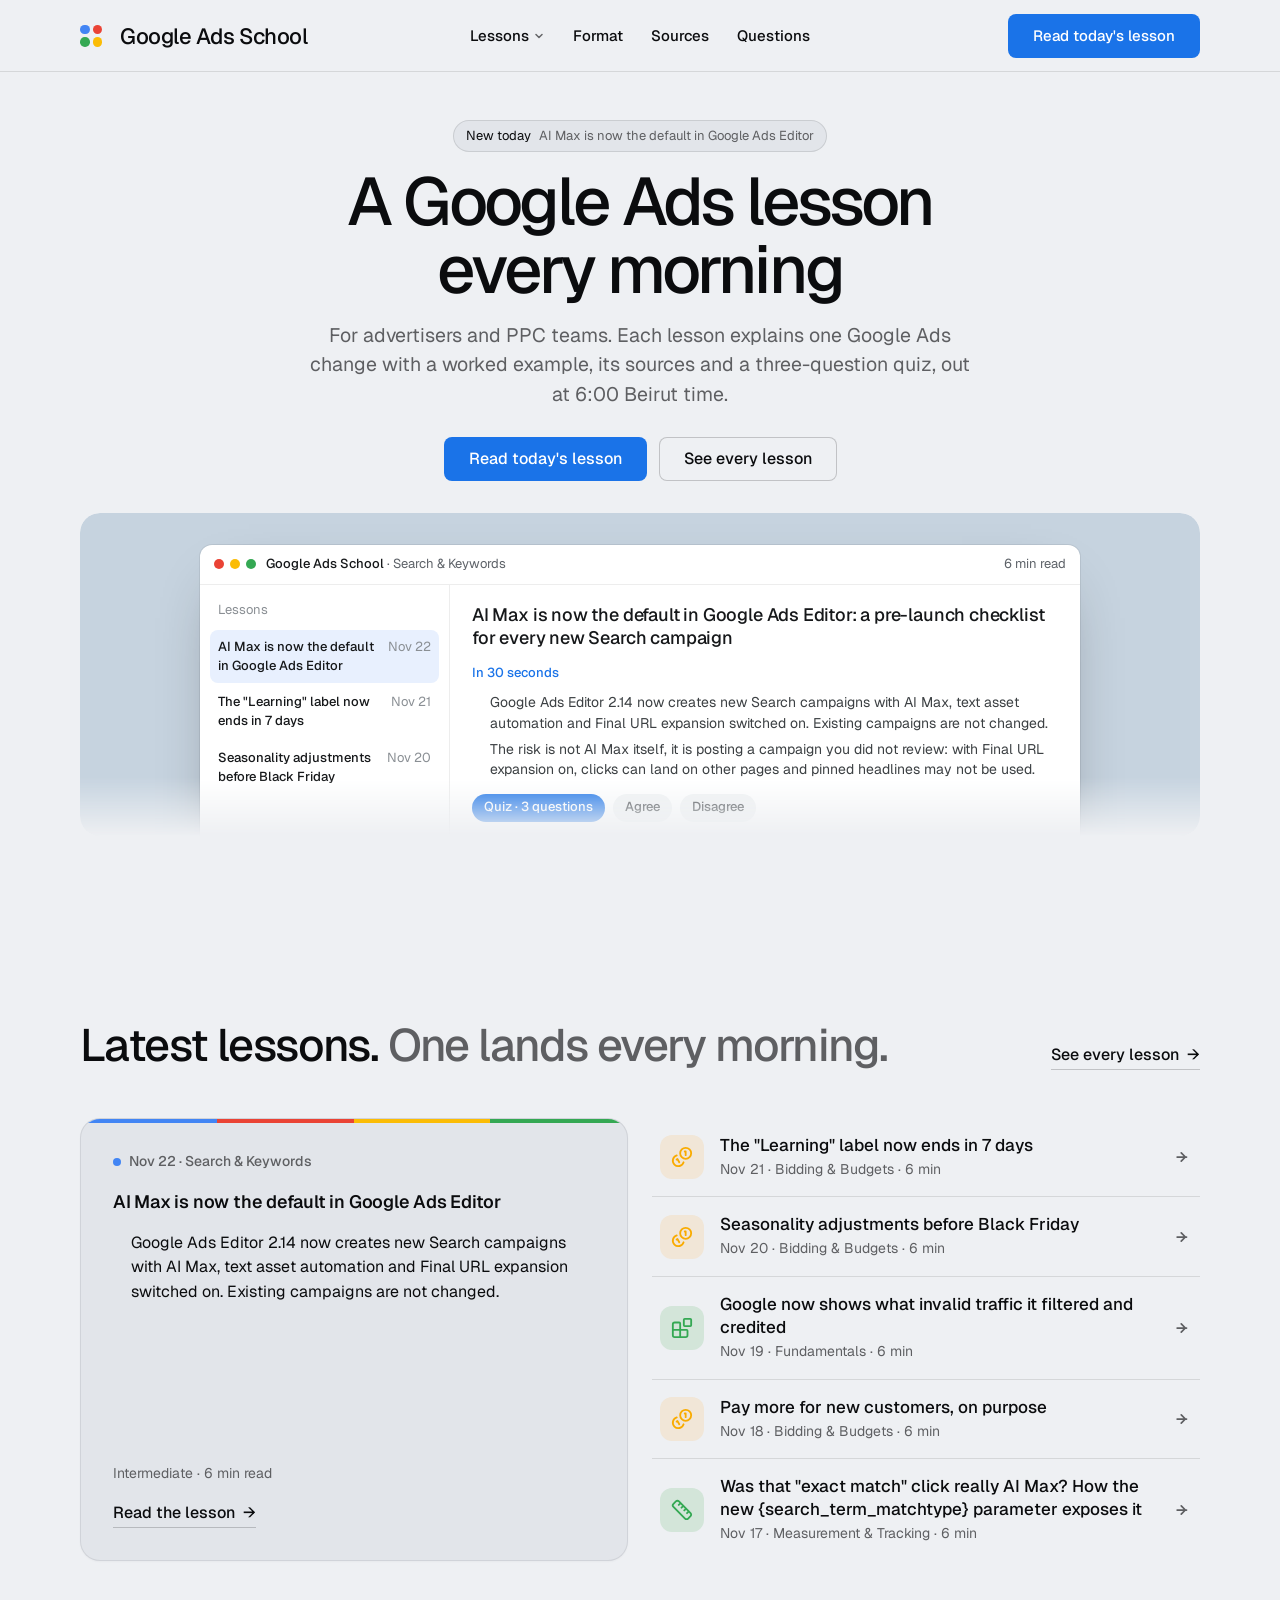
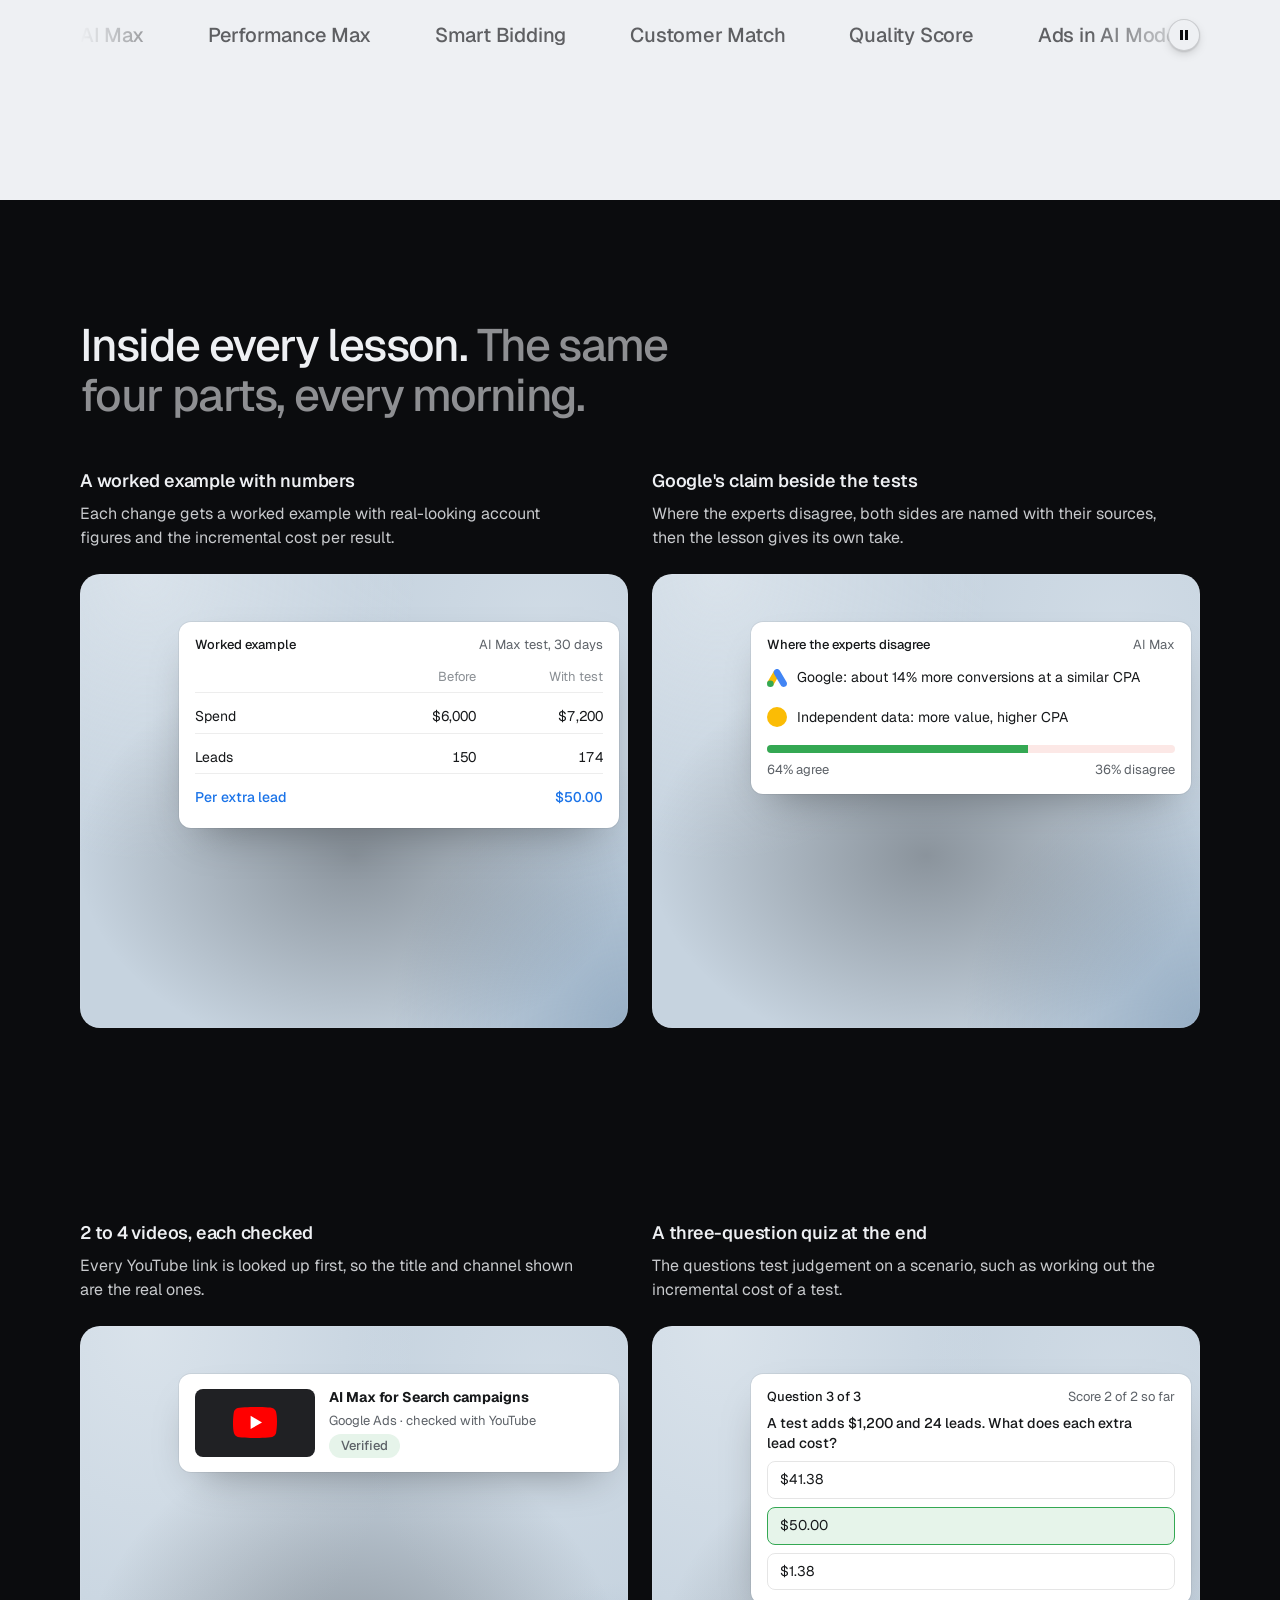
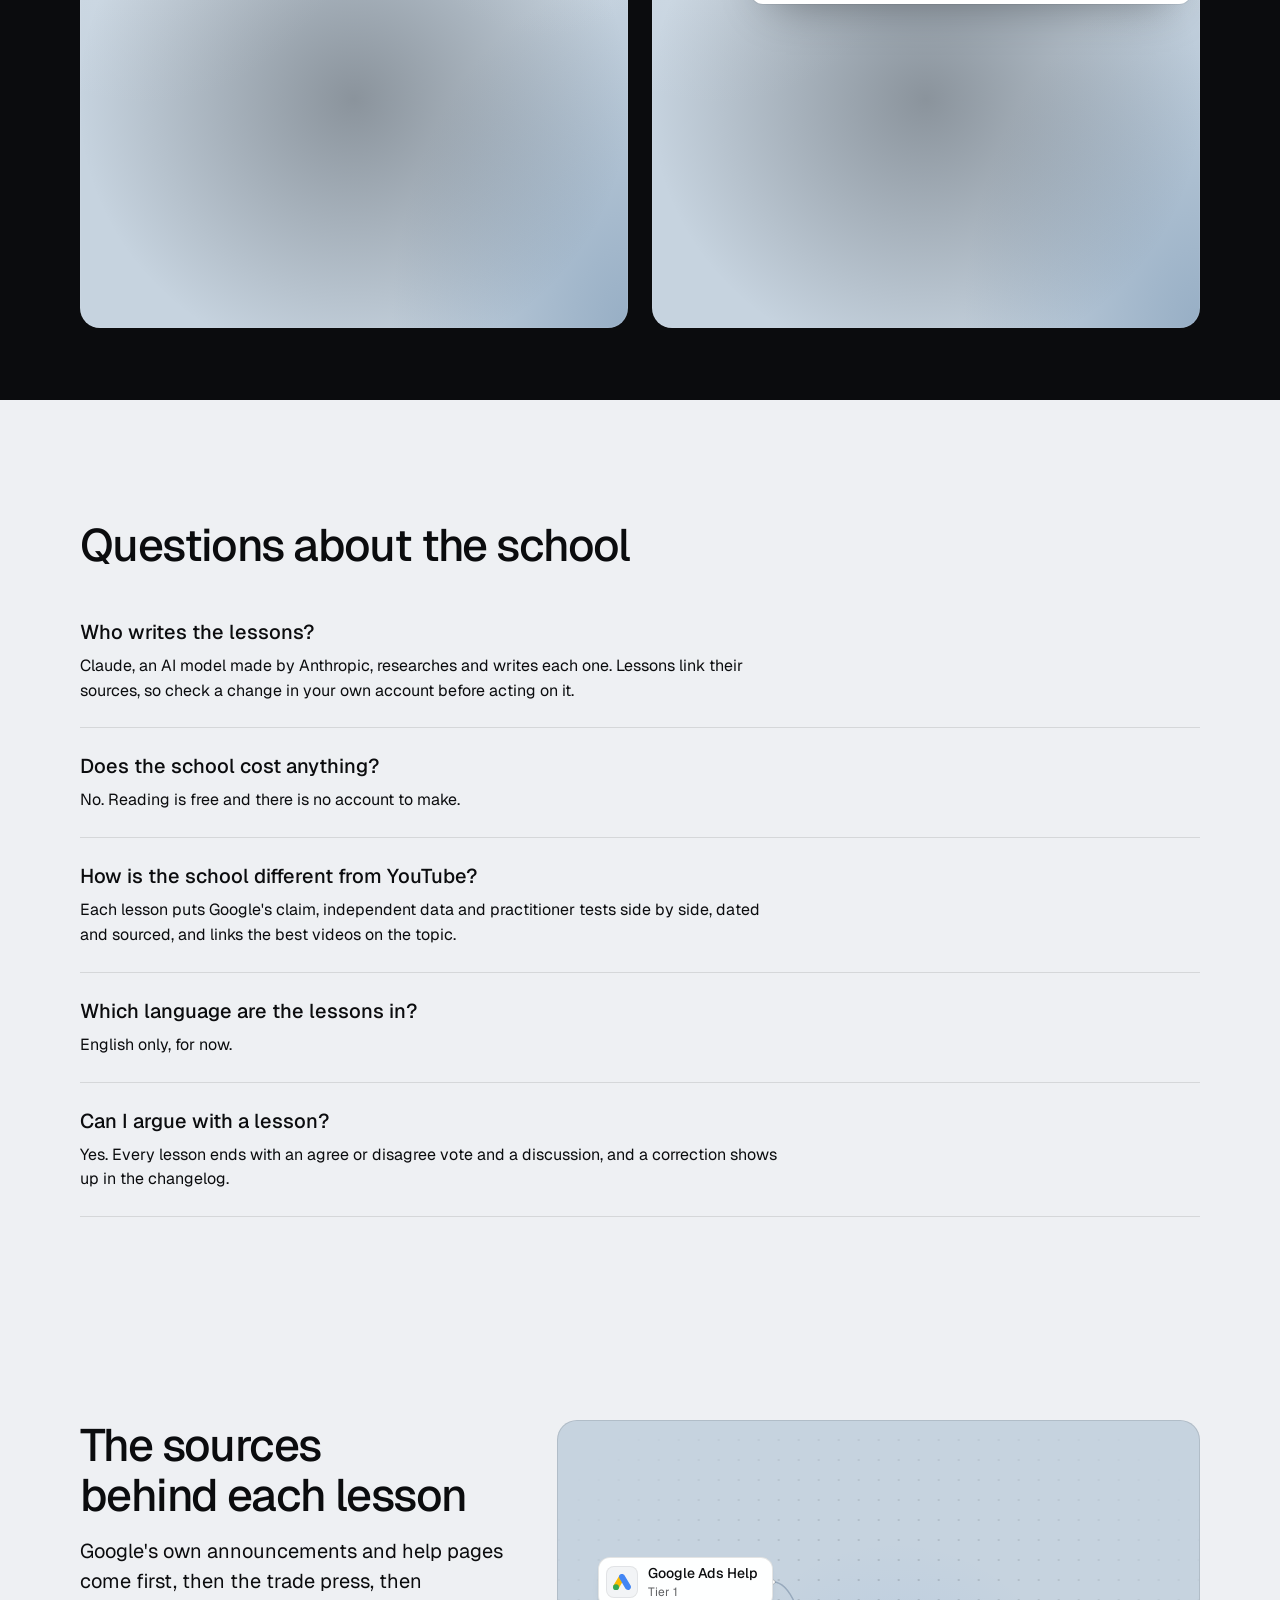
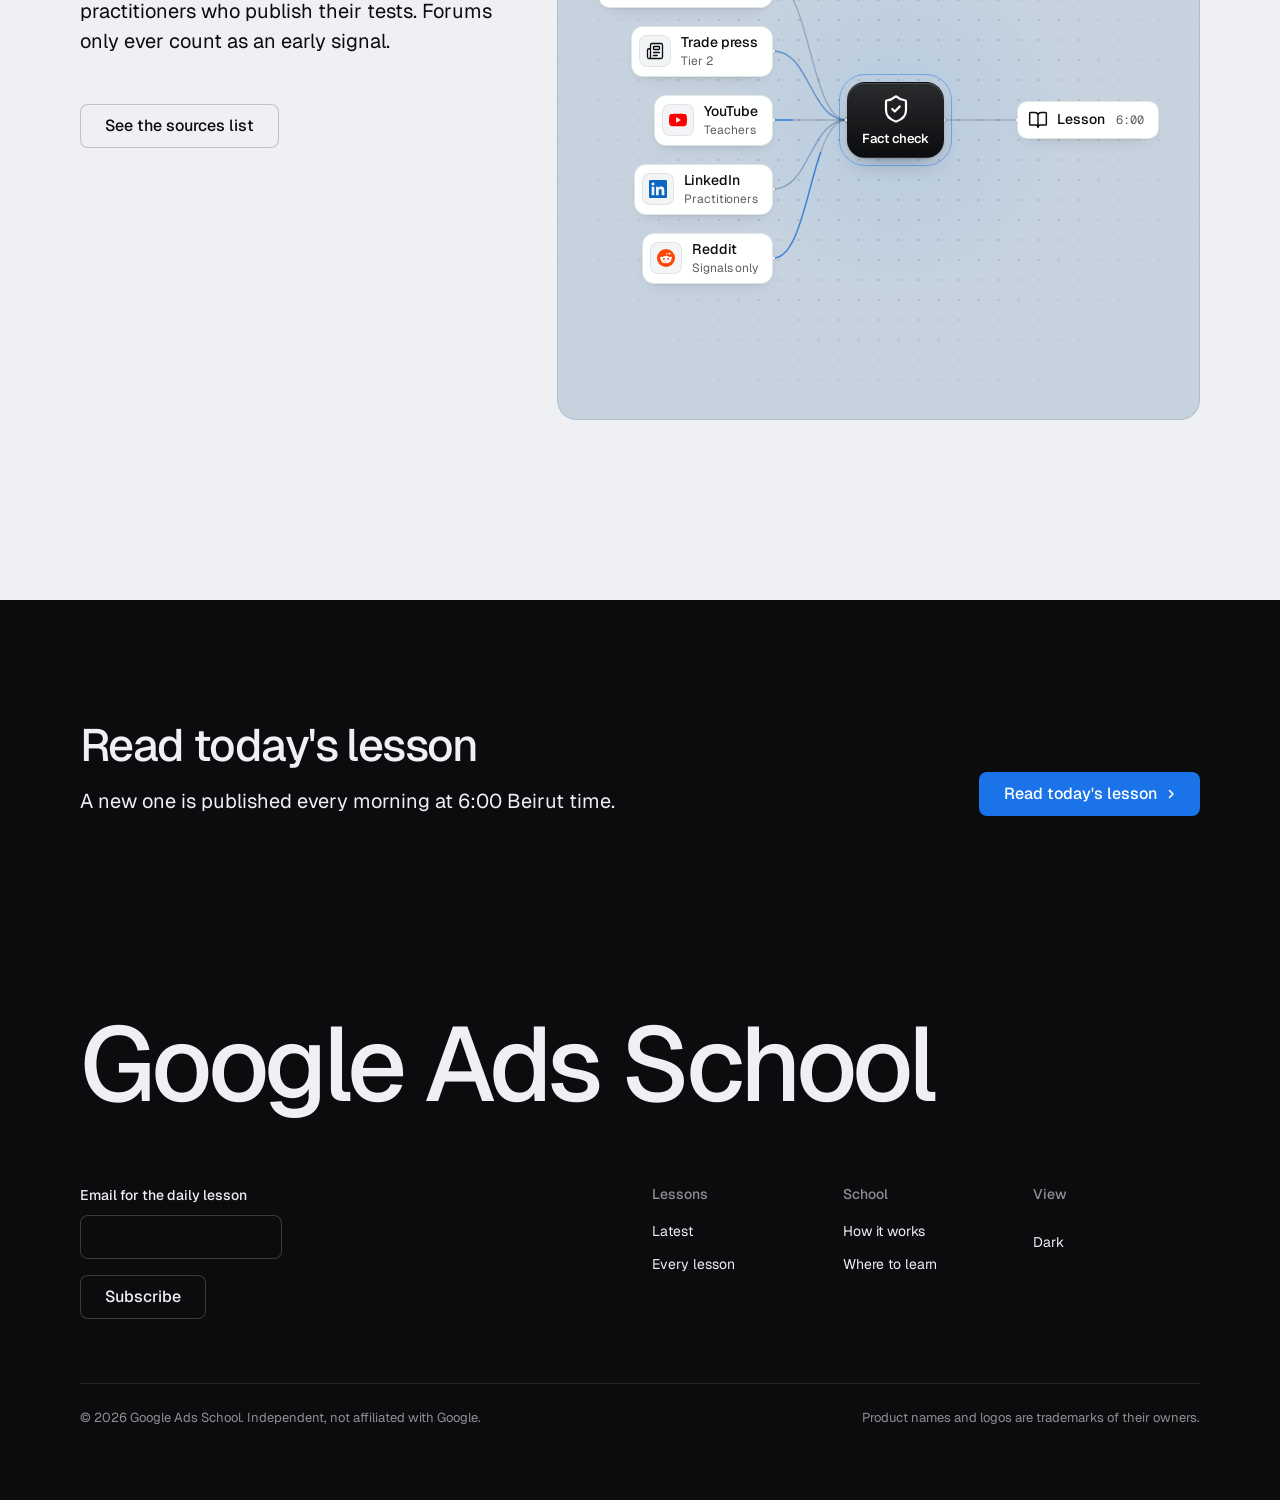
==== commit 24f3cb00: "Rework latest lessons and fix tablet and phone layouts Latest lessons is now today's lesson beside a" ====
--- a/index.html
+++ b/index.html
@@ -49,10 +49,9 @@
 <link rel="modulepreload" href="assets/moments/marquee-row/moment.js">
 <style>
   /* page CSS: inside the visuals only, and one --p-h per card group */
-  #lessons .panel { --p-h: 112px; }
   #inside .panel { --p-h: 236px; }
-  @media (max-width: 639px) { #lessons .panel { --p-h: 122px; } #inside .panel { --p-h: 170px; } }
-  @media (min-width: 640px) and (max-width: 1279px) { #lessons { --h: 2; } }
+  @media (max-width: 1279px) { #inside .panel { --p-h: 270px; } }
+  @media (max-width: 639px) { #inside .panel { --p-h: 176px; } }
 </style>
 </head>
 <body data-page="index">
@@ -65,7 +64,7 @@
 <header class="nav nav--centre">
   <div class="wrap nav__bar">
     <a class="skip-link" href="#top">Skip to content</a>
-    <a class="nav__logo" href="#top"><span class="mark mark--initial" aria-hidden="true">G</span>Google Ads School</a>
+    <a class="nav__logo" href="#top"><span class="gs-mark" aria-hidden="true"><i></i><i></i><i></i><i></i></span>Google Ads School</a>
     <nav class="nav__links" aria-label="Main">
       <div class="nav__item">
         <a class="nav__link" href="#lessons">Lessons <svg class="chev" viewBox="0 0 12 12" aria-hidden="true"><path d="M3 4.5l3 3 3-3" fill="none" stroke="currentColor" stroke-width="1.5" stroke-linecap="round" stroke-linejoin="round"/></svg></a>
@@ -131,19 +130,22 @@
     </div></div>
   </section>
 
-  <section class="section" id="lessons" style="--hm: 2" aria-labelledby="lessons-h">
+  <section class="section" id="lessons" aria-labelledby="lessons-h">
     <div class="wrap">
       <div class="section-head section-head--split">
         <h2 id="lessons-h">Latest lessons. <span class="muted">One lands every morning.</span></h2>
         <a class="link" href="updates.html">See every lesson</a>
       </div>
-      <div class="grid" data-latest>
-        <!-- six cards, filled from data/index.js by assets/app.js; these are the build-time copy -->
-        <a class="card card--open card--row span-4 gs-lesson" href="lesson.html?l=2026-11-15-data-strength-uplift-metric" style="--tc:#34a853">
-          <div class="panel gs-cover" data-track="Measurement &amp; Tracking"><span class="gs-cover__icon" style="-webkit-mask-image:url(assets/icons/ui-ruler.svg);mask-image:url(assets/icons/ui-ruler.svg)"></span><span class="gs-cover__track">Measurement &amp; Tracking</span></div>
-          <h3>Data Strength Uplift: what the new number tells you</h3>
-          <p>Nov 15 · Intermediate · 8 min</p>
+      <div class="grid grid--top gs-latest" data-latest>
+        <!-- filled from data/index.js by assets/home.js: today's lesson as the featured card, the next five as a list -->
+        <a class="card gs-feature span-6" href="lesson.html" data-today-link>
+          <span class="gs-feature__top"><span class="gs-dot" style="--tc:#34a853"></span><span>Today · Measurement &amp; Tracking</span></span>
+          <h3 class="gs-feature__title">Data Strength Uplift</h3>
+          <ul class="gs-feature__tldr"><li>Google Ads now estimates the share of extra conversions your first-party data setup recovered over the last 14 days.</li></ul>
+          <span class="gs-feature__meta">Intermediate · 6 min read</span>
+          <span class="link gs-feature__go">Read the lesson</span>
         </a>
+        <ol class="gs-rows span-6 start-7"></ol>
       </div>
       <div class="gs-marquee" data-moment="marquee-row" data-moment-opts='{"speed": 32}'>
         <ul class="mo-mq__track" data-edge-free><li>AI Max</li><li>Performance Max</li><li>Smart Bidding</li><li>Customer Match</li><li>Quality Score</li><li>Ads in AI Mode</li><li>Search terms</li><li>Offline conversions</li><li>Demand Gen</li><li>Enhanced conversions</li><li>Broad match</li><li>Ad Rank</li></ul>
@@ -227,7 +229,7 @@
     </div>
   </section>
 
-  <section class="section" id="sources" style="--hm: 2" aria-labelledby="sources-h">
+  <section class="section" id="sources" aria-labelledby="sources-h">
     <div class="wrap">
       <div class="grid grid--top fill">
         <div class="span-5 stack-6">
--- a/assets/school.css
+++ b/assets/school.css
@@ -107,3 +107,59 @@
 /* lesson covers: one height for every cover in a row */
 .gs-cover { flex: none !important; height: var(--p-h); min-height: 0; }
 .gs-sub input { width: 100%; }
+
+/* ---------- the logo: four dots in Google's colours beside the name */
+.gs-mark { display: inline-grid; grid-template-columns: 1fr 1fr; gap: 3px; width: 22px; height: 22px; margin-right: 10px; flex: none; vertical-align: -4px; }
+.gs-mark i { border-radius: 50%; }
+.gs-mark i:nth-child(1) { background: #4285f4; } .gs-mark i:nth-child(2) { background: #ea4335; }
+.gs-mark i:nth-child(3) { background: #34a853; } .gs-mark i:nth-child(4) { background: #fbbc05; }
+.nav__logo { display: inline-flex; align-items: center; }
+.footer .nav__logo .gs-mark { width: 0.9em; height: 0.9em; }
+
+/* ---------- latest lessons: today's lesson featured beside a ruled list of the next five */
+.gs-feature { display: flex; flex-direction: column; gap: var(--s-4); padding: var(--s-6); position: relative; overflow: hidden; }
+.gs-feature::before { content: ""; position: absolute; inset: 0 0 auto 0; height: 4px; background: linear-gradient(90deg, #4285f4 0 25%, #ea4335 25% 50%, #fbbc05 50% 75%, #34a853 75%); }
+.gs-feature__top { display: flex; align-items: center; gap: var(--s-2); font-size: 14px; font-weight: 500; color: var(--muted); }
+.gs-dot { width: 8px; height: 8px; border-radius: 50%; background: var(--tc); flex: none; }
+.gs-feature__title { font: var(--display-weight) clamp(26px, 2.4vw, 34px)/1.12 var(--font-display); letter-spacing: var(--display-tracking); }
+.gs-feature__tldr { margin: 0; padding-left: 1.1em; display: grid; gap: var(--s-2); color: var(--ink); }
+.gs-feature__tldr li::marker { color: var(--action); }
+.gs-feature__meta { font-size: 14px; color: var(--muted); margin-top: auto; }
+.gs-feature__go { align-self: flex-start; }
+.gs-rows { list-style: none; margin: 0; padding: 0; display: grid; }
+.gs-rows > li + li { border-top: 1px solid var(--line); }
+.gs-row { display: grid; grid-template-columns: 44px minmax(0, 1fr) 16px; gap: var(--s-4); align-items: center; padding: var(--s-4) var(--s-2); border-radius: var(--r-sm); transition: background .2s; }
+.gs-row:hover { background: color-mix(in oklab, var(--ink) 5%, transparent); }
+.gs-row__icon { width: 44px; height: 44px; border-radius: 12px; display: grid; place-items: center; background: color-mix(in oklab, var(--tc) 16%, var(--bg)); }
+.gs-row__icon i { width: 22px; height: 22px; background: var(--tc); -webkit-mask-position: center; mask-position: center; -webkit-mask-size: contain; mask-size: contain; -webkit-mask-repeat: no-repeat; mask-repeat: no-repeat; }
+.gs-row__text { display: grid; gap: 2px; min-width: 0; }
+.gs-row__title { font: 500 17px/1.35 var(--font-text); }
+.gs-row__meta { font-size: 14px; color: var(--muted); }
+.gs-row__arrow { width: 14px; height: 14px; color: var(--muted); transition: transform .2s, color .2s; }
+.gs-row:hover .gs-row__arrow { transform: translateX(3px); color: var(--action); }
+.gs-latest { align-items: stretch; }
+
+/* ---------- under 1280px the stacked sections grow with what they hold, so nothing is cut or left as a gap */
+@media (max-width: 1279px) {
+  main > section:not(.hero) { height: auto !important; min-height: 0 !important; }
+  main > section:not(.hero) > .wrap { height: auto !important; }
+  main > section:not(.hero) > .wrap > .fill, main > section:not(.hero) .group { flex: none !important; min-height: auto !important; }
+  #inside > .wrap { display: flex; flex-direction: column; row-gap: var(--card-gap); }
+  #inside .gs-ui { width: calc(100% - 48px); max-width: 440px; }
+  #inside .stage > .at-rise { left: 24px; right: 24px; }
+  .gs-dg { min-height: 440px; }
+}
+@media (max-width: 1023px) {
+  .gs-latest > .gs-feature, .gs-latest > .gs-rows { grid-column: 1 / -1; }
+  .gs-rows { margin-top: var(--s-4); }
+  #sources .grid > * { grid-column: 1 / -1; }
+}
+@media (max-width: 639px) {
+  .gs-feature { padding: var(--s-5); }
+  .gs-rows > li:nth-child(n + 5) { display: none; }
+  .gs-row { grid-template-columns: 40px minmax(0, 1fr) 14px; gap: var(--s-3); padding-inline: 0; }
+  .gs-row__icon { width: 40px; height: 40px; }
+  .gs-dg { min-height: 380px; padding: var(--s-3); }
+}
+/* phone: the topic row would wrap into a block of words, so it stays a desktop detail; feature bullets clamp */
+@media (max-width: 639px) { .gs-marquee { display: none; } }
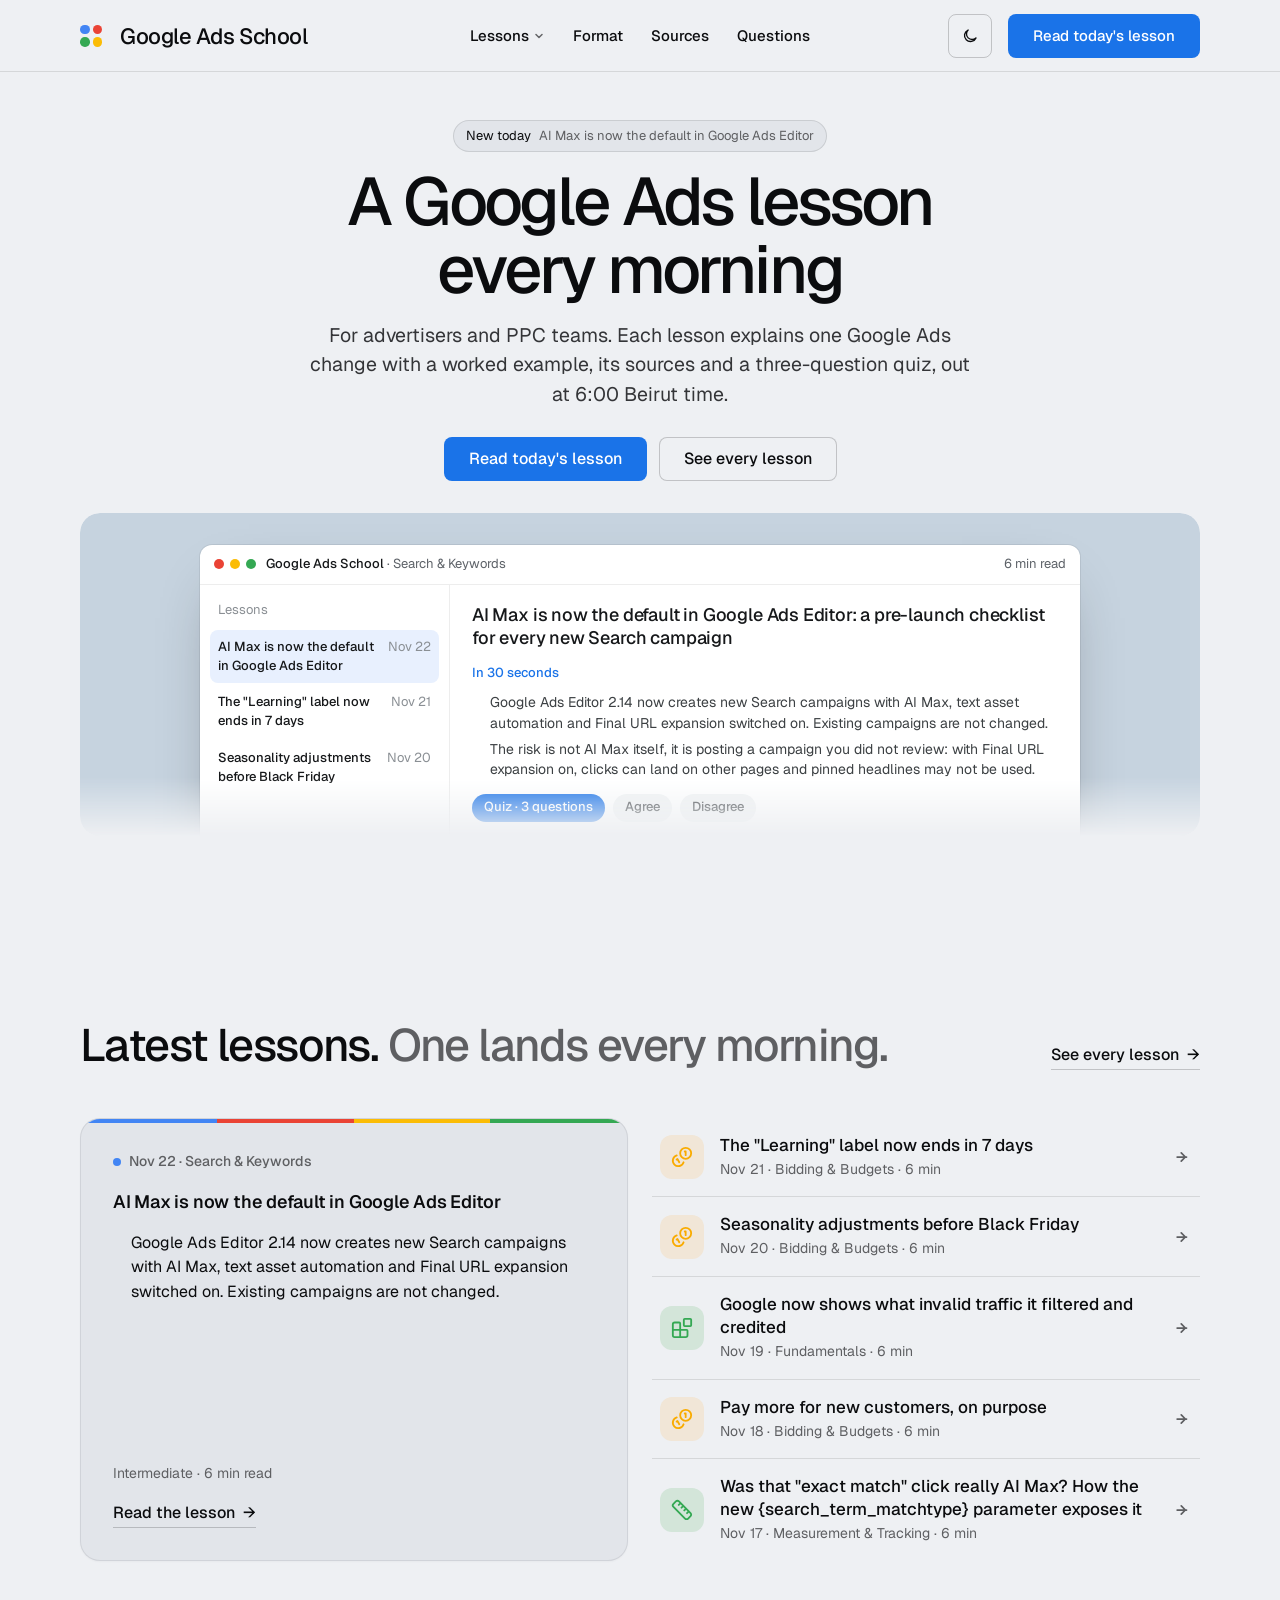
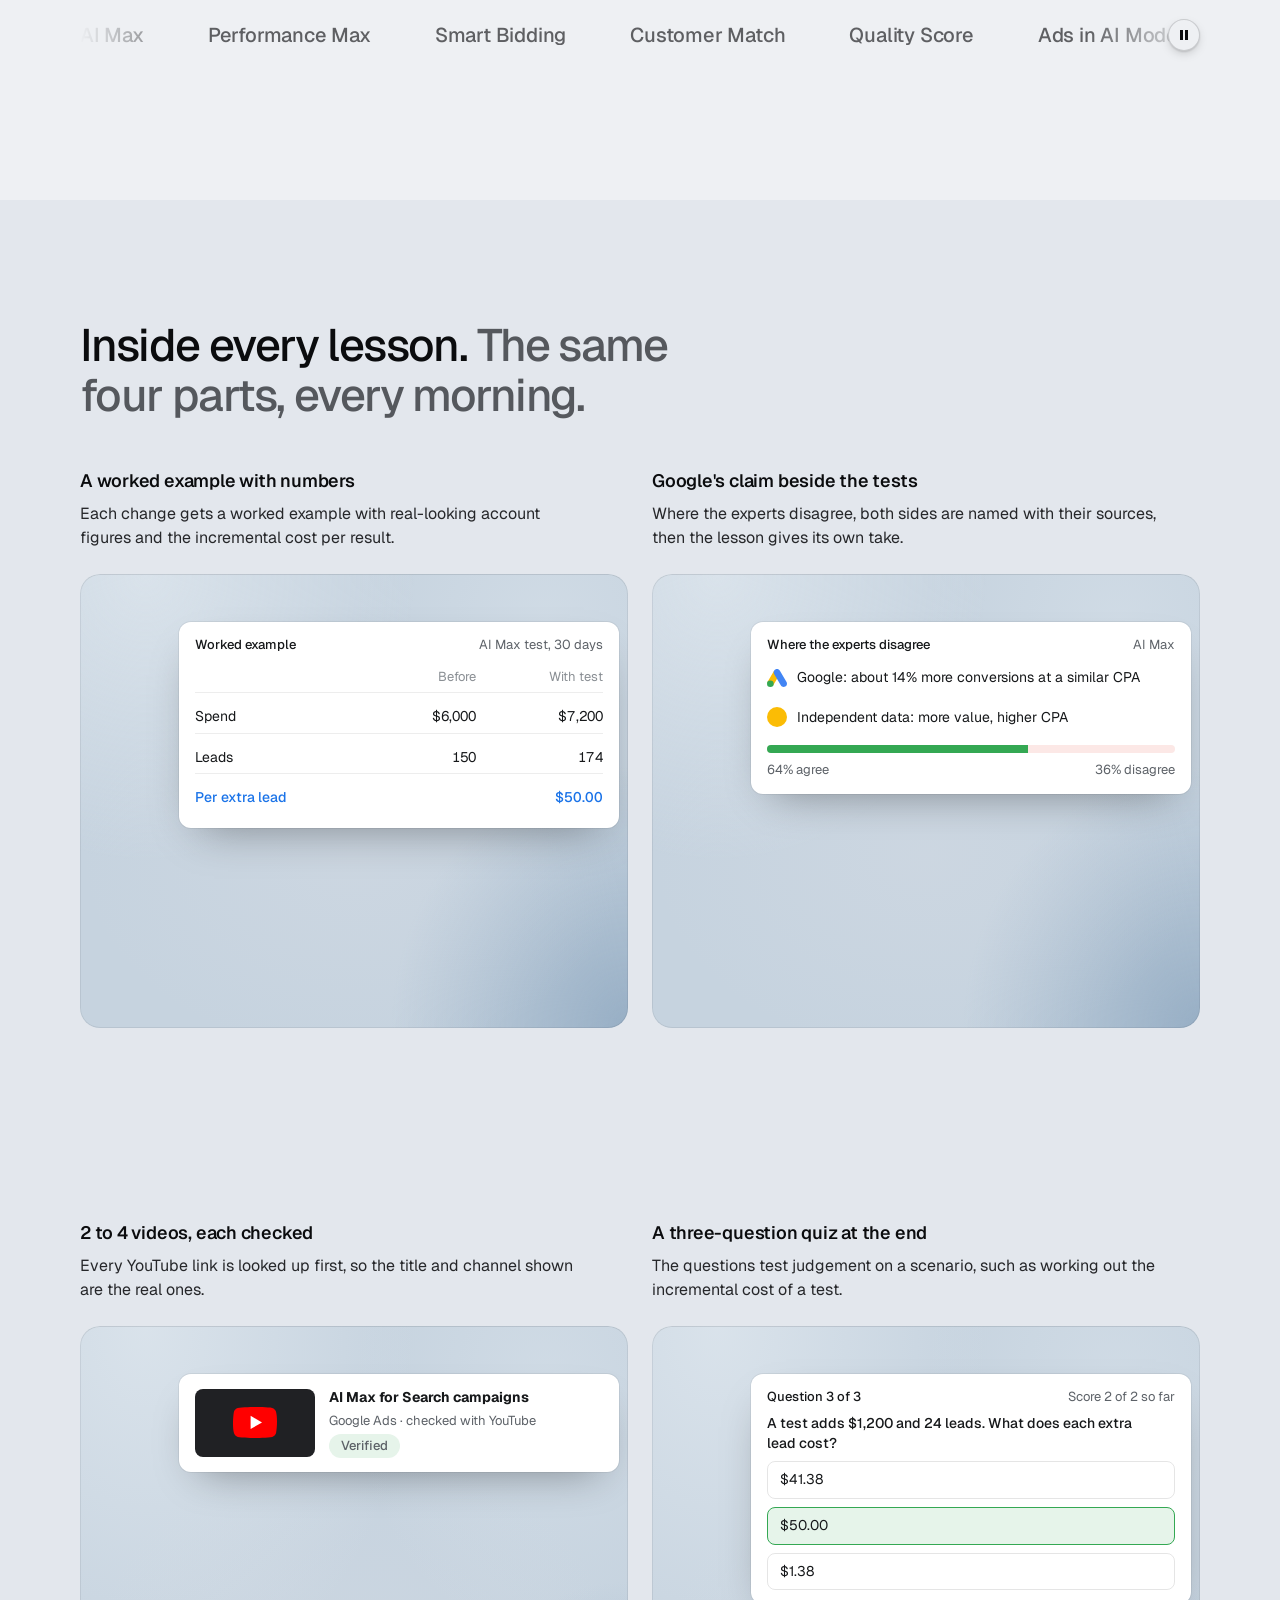
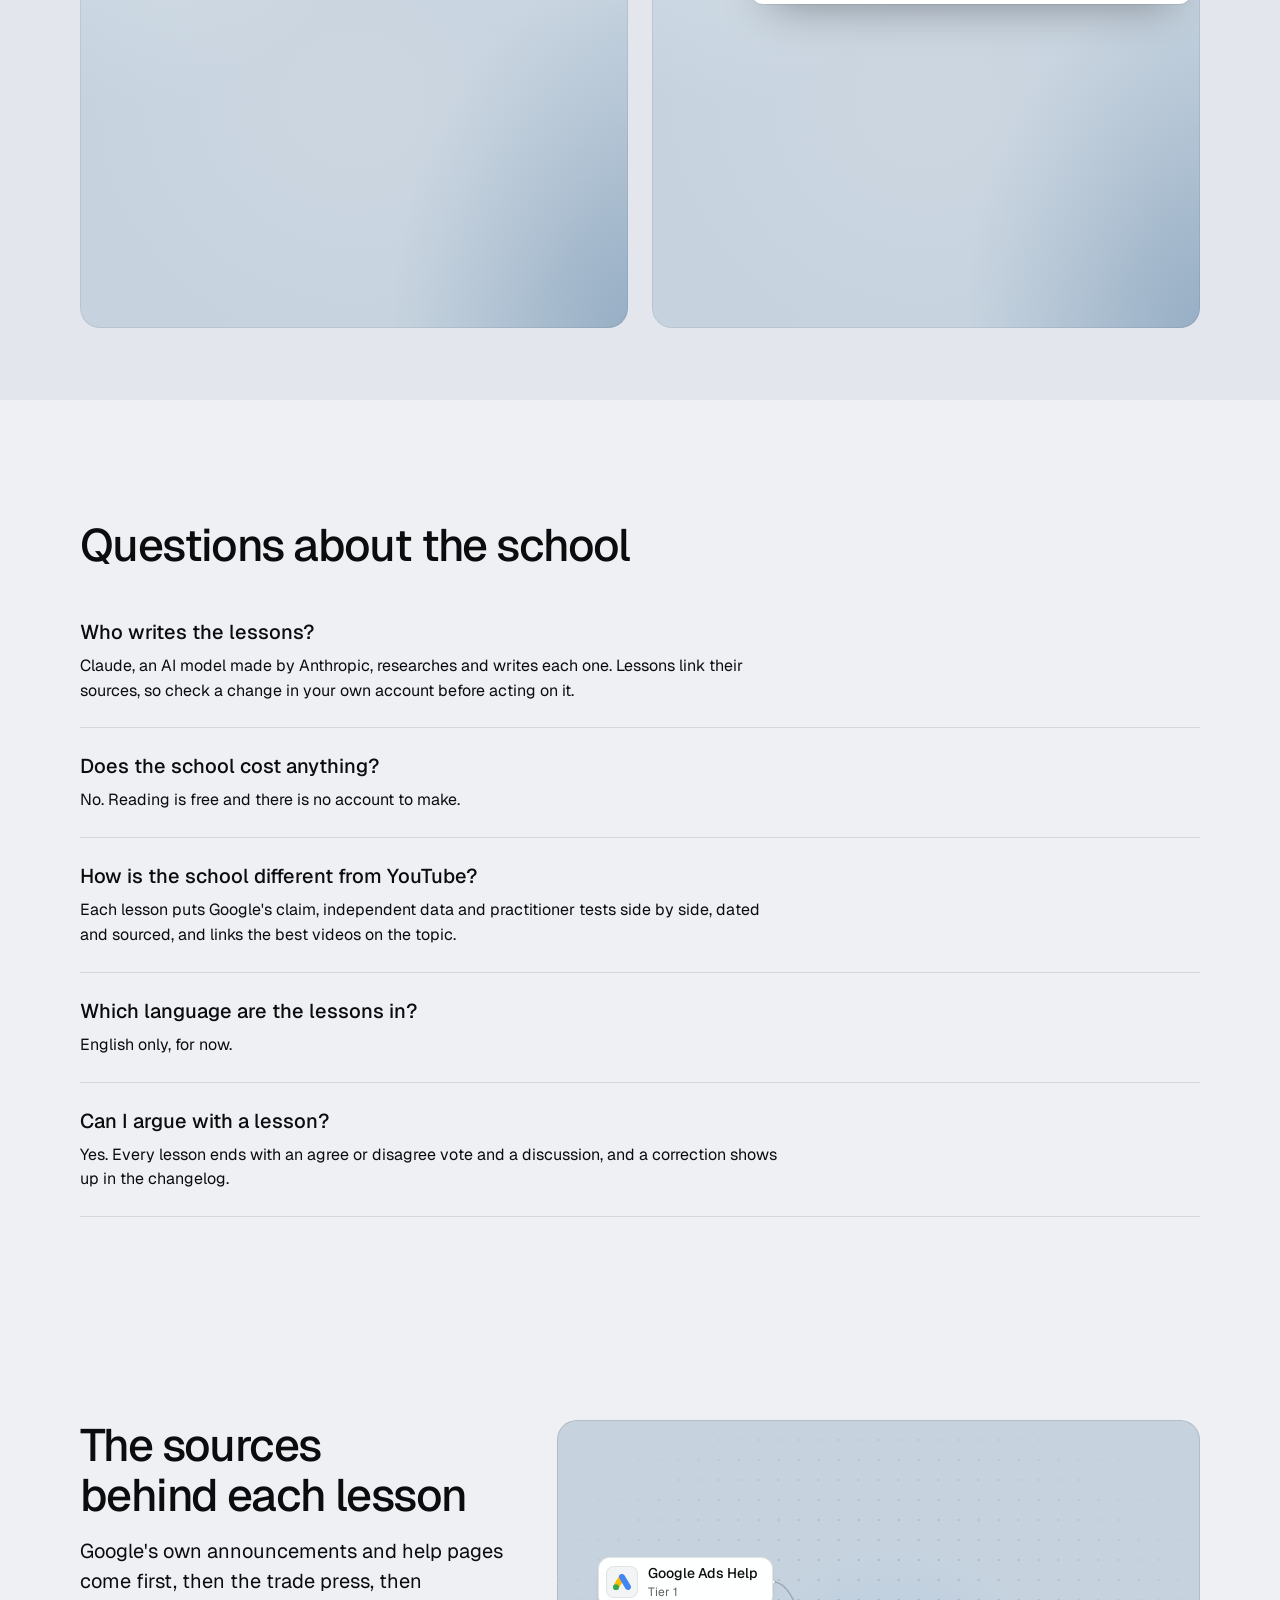
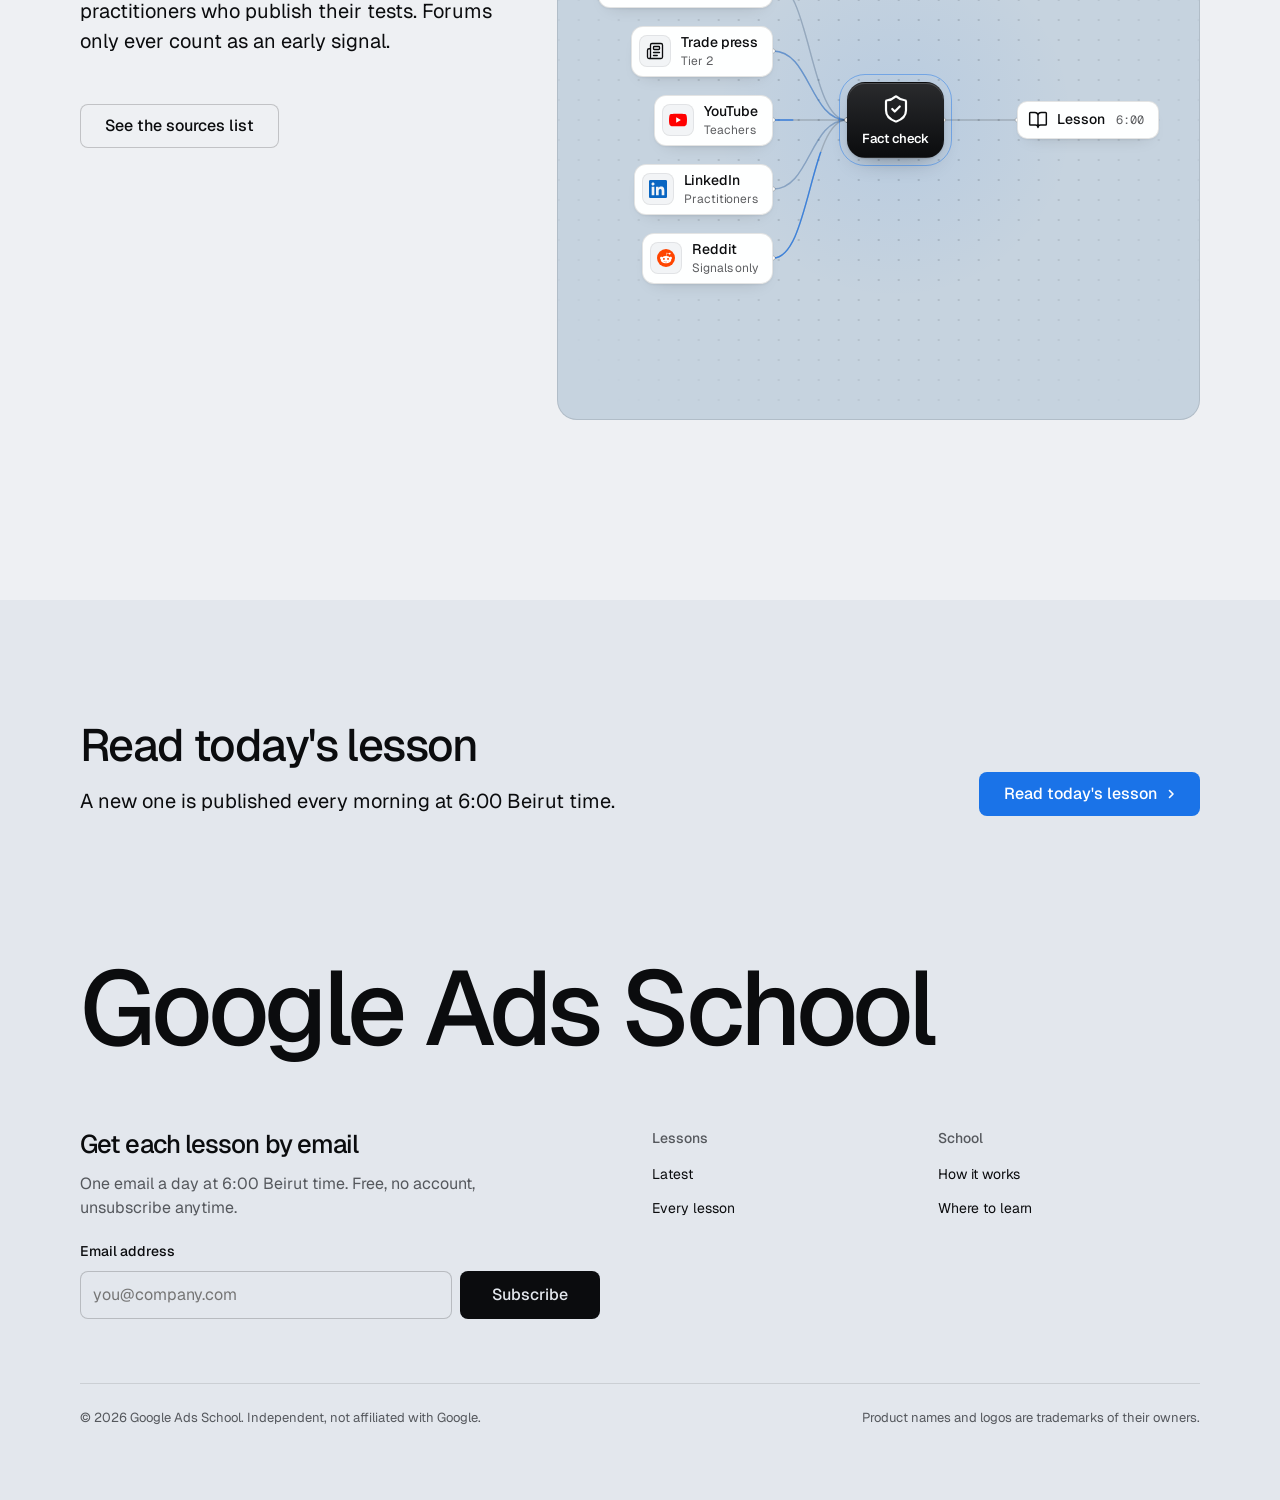
==== commit e4591a9a: "Light mode by default, header tone switch, better newsletter block Light is now the default tone, wi" ====
--- a/index.html
+++ b/index.html
@@ -88,6 +88,7 @@
       <div class="nav__item"><a class="nav__link" href="#faq">Questions</a></div>
     </nav>
     <div class="nav__actions">
+      <button class="gs-tone" type="button" data-theme-toggle aria-label="Switch to dark mode"><svg class="gs-tone__moon" viewBox="0 0 24 24" aria-hidden="true"><path d="M20 14.5A8 8 0 1 1 9.5 4a6.5 6.5 0 0 0 10.5 10.5Z"/></svg><svg class="gs-tone__sun" viewBox="0 0 24 24" aria-hidden="true"><circle cx="12" cy="12" r="4"/><path d="M12 2v2M12 20v2M4.9 4.9l1.4 1.4M17.7 17.7l1.4 1.4M2 12h2M20 12h2M4.9 19.1l1.4-1.4M17.7 6.3l1.4-1.4"/></svg></button>
       <a class="btn btn--primary" href="lesson.html" data-today-link>Read today's lesson</a>
     </div>
     <button class="nav__toggle" type="button" aria-expanded="false" aria-label="Menu">
@@ -259,18 +260,18 @@
     </div>
     <div class="closing__links">
       <div class="grid">
-        <div class="span-6 stack-4">
+        <div class="span-6 gs-news">
+          <p class="gs-news__title">Get each lesson by email</p>
+          <p class="gs-news__text">One email a day at 6:00 Beirut time. Free, no account, unsubscribe anytime.</p>
           <form class="form gs-sub" action="mailto:hello@googleadsschool.example" method="post" enctype="text/plain" data-endpoint="" data-sent="You're subscribed. The next lesson arrives tomorrow morning." novalidate>
-            <div class="field"><label for="f-email">Email for the daily lesson</label>
-              <input id="f-email" name="email" type="email" autocomplete="email" inputmode="email" required aria-describedby="f-email-err">
+            <div class="field"><label for="f-email">Email address</label>
+              <div class="gs-sub__row"><input id="f-email" name="email" type="email" autocomplete="email" inputmode="email" required aria-describedby="f-email-err" placeholder="you@company.com"><button class="btn gs-sub__btn" type="submit">Subscribe</button></div>
               <p class="field__error" id="f-email-err" hidden>Write an email address with an @, like name@example.com.</p></div>
-            <div class="btn-row"><button class="btn btn--secondary" type="submit">Subscribe</button></div>
             <p class="form__status" role="status" data-form-status></p>
           </form>
         </div>
-        <div class="span-2 footer__col"><h3>Lessons</h3><ul><li><a href="#lessons">Latest</a></li><li><a href="updates.html">Every lesson</a></li></ul></div>
-        <div class="span-2 footer__col"><h3>School</h3><ul><li><a href="about.html">How it works</a></li><li><a href="resources.html">Where to learn</a></li></ul></div>
-        <div class="span-2 footer__col"><h3>View</h3><ul><li><button class="gs-theme" type="button" data-theme-toggle>Dark</button></li></ul></div>
+        <div class="span-3 footer__col"><h3>Lessons</h3><ul><li><a href="#lessons">Latest</a></li><li><a href="updates.html">Every lesson</a></li></ul></div>
+        <div class="span-3 footer__col"><h3>School</h3><ul><li><a href="about.html">How it works</a></li><li><a href="resources.html">Where to learn</a></li></ul></div>
       </div>
       <div class="footer__legal">
         <span>&copy; 2026 Google Ads School. Independent, not affiliated with Google.</span>
--- a/assets/school.css
+++ b/assets/school.css
@@ -163,3 +163,34 @@
 }
 /* phone: the topic row would wrap into a block of words, so it stays a desktop detail; feature bullets clamp */
 @media (max-width: 639px) { .gs-marquee { display: none; } }
+
+/* ---------- the light / dark switch in the header */
+.gs-tone { width: 44px; height: 44px; display: grid; place-items: center; border-radius: var(--r-btn, 10px); border: 1px solid var(--line-strong); background: transparent; color: var(--ink); cursor: pointer; flex: none; transition: background .2s, border-color .2s; }
+.gs-tone:hover { background: color-mix(in oklab, var(--ink) 6%, transparent); border-color: var(--ink); }
+.gs-tone svg { width: 18px; height: 18px; fill: none; stroke: currentColor; stroke-width: 1.8; stroke-linecap: round; stroke-linejoin: round; }
+.gs-tone__sun { display: none; }
+html[data-tone="dark"] .gs-tone__sun { display: block; }
+html[data-tone="dark"] .gs-tone__moon { display: none; }
+
+/* ---------- the footer's newsletter block: a title, one line, and the field and button on one row */
+.gs-news { display: grid; gap: var(--s-3); align-content: start; max-width: 520px; }
+.gs-news__title { font: var(--display-weight) clamp(22px, 2vw, 28px)/1.2 var(--font-display); letter-spacing: var(--display-tracking); color: var(--ink); }
+.gs-news__text { color: var(--muted); font-size: 16px; }
+.gs-news .gs-sub { max-width: none; margin-top: var(--s-2); }
+.gs-news label { font-size: 14px; font-weight: 500; }
+.gs-sub__row { display: flex; gap: var(--s-2); margin-top: var(--s-2); }
+.gs-sub__row input { flex: 1 1 auto; min-width: 0; height: 48px; width: auto !important; border-radius: var(--r-btn, 10px); }
+.gs-sub__btn { height: 48px; flex: none; padding-inline: var(--s-6); background: var(--ink); color: var(--bg); border: 0; }
+.gs-sub__btn:hover { background: color-mix(in oklab, var(--ink) 86%, var(--bg)); }
+@media (max-width: 479px) { .gs-sub__row { flex-direction: column; } .gs-sub__btn { width: 100%; } }
+
+/* light mode: the contrasting band and the footer become a soft grey surface instead of black */
+html:not([data-tone="dark"]) {
+  --p-inv-bg: #e3e7ed; --p-inv-surface: #d8dde5; --p-inv-ink: #0b0c0e; --p-inv-muted: #55585d;
+  --p-inv-action: #1a73e8; --p-inv-action-ink: #ffffff;
+}
+.gs-news .gs-sub { grid-template-columns: minmax(0, 1fr); }
+.gs-news .field { width: 100%; display: block; grid-column: 1 / -1; }
+
+/* the hero sub-line is read, not a label: ink at 7:1 or more on both tones */
+.hero--centred .hero__lead { color: color-mix(in oklab, var(--ink) 78%, var(--bg)); }
